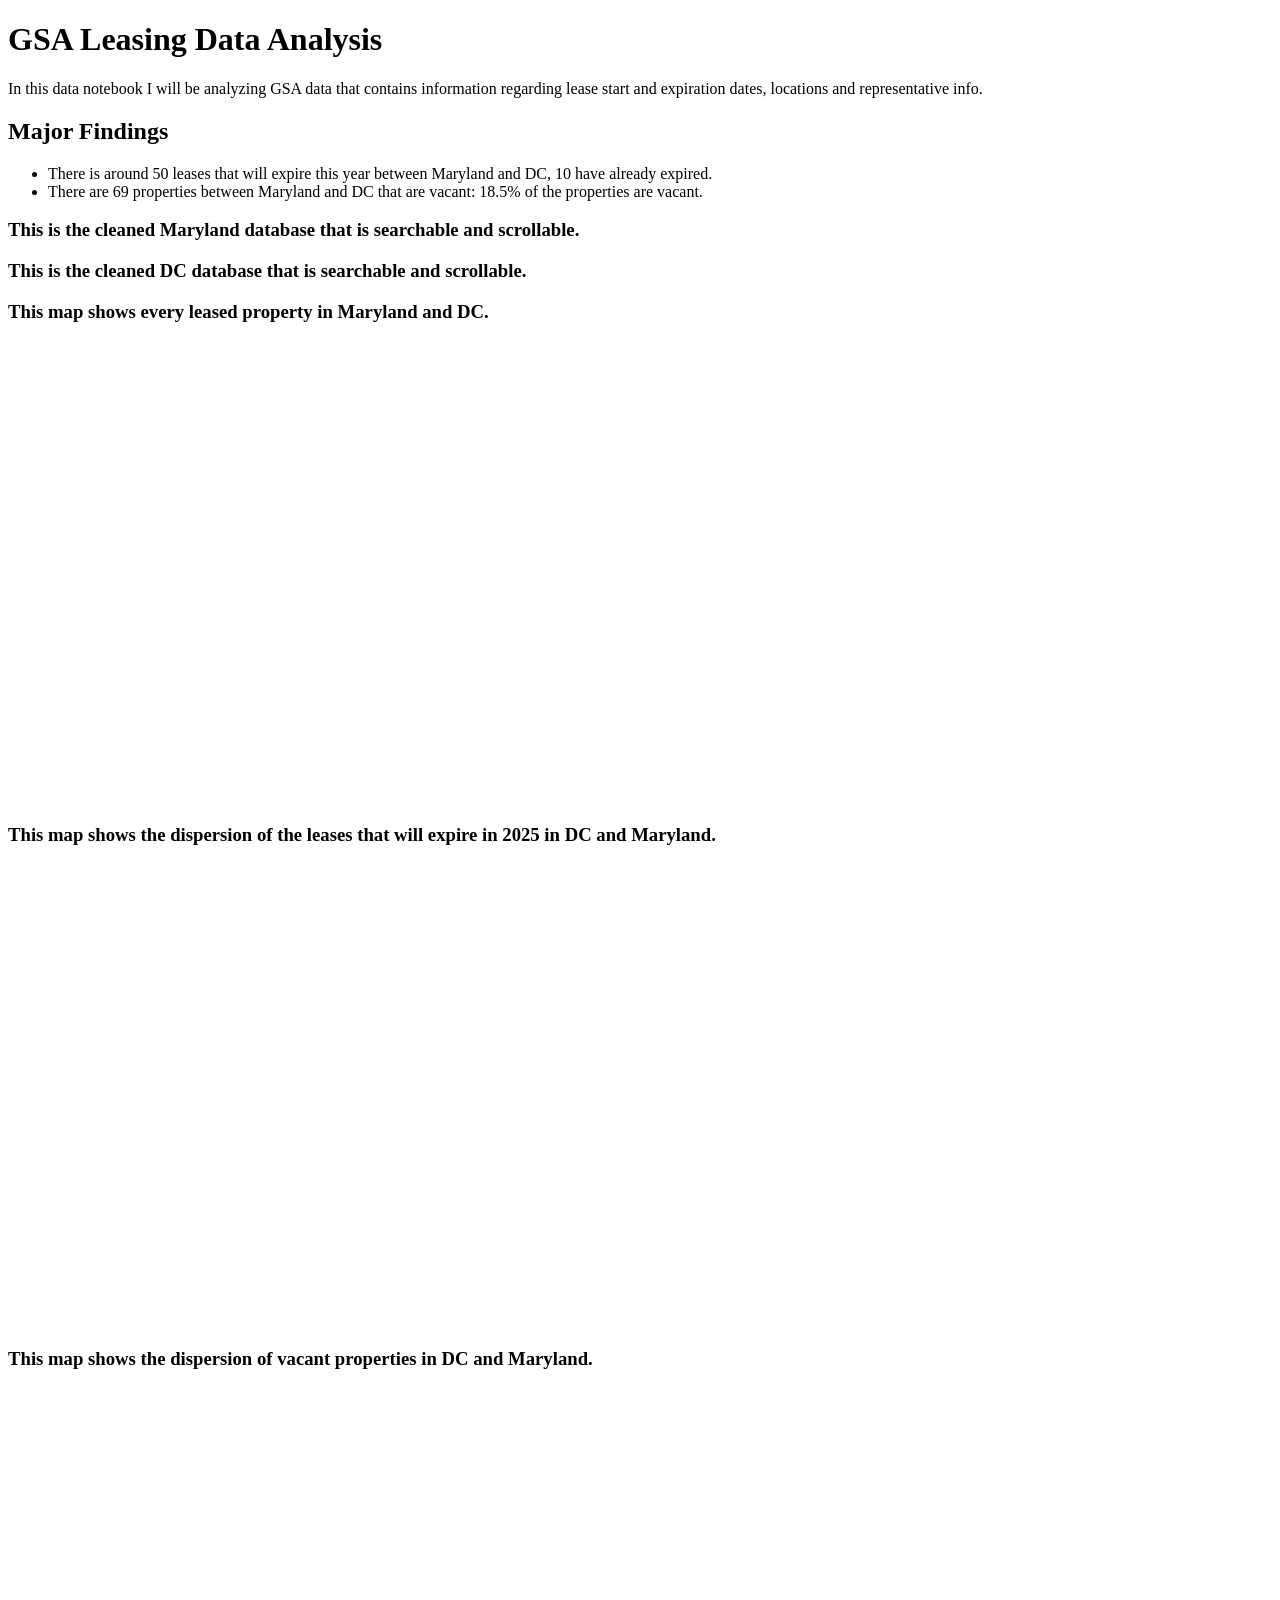
==== leasing_cleaning.html @ 9e5b2346 "Add files via upload" ====
<!DOCTYPE html>
<html xmlns="http://www.w3.org/1999/xhtml" lang="en" xml:lang="en"><head>

<meta charset="utf-8">
<meta name="generator" content="quarto-1.4.555">

<meta name="viewport" content="width=device-width, initial-scale=1.0, user-scalable=yes">


<title>GSA Leasing Data Analysis</title>
<style>
code{white-space: pre-wrap;}
span.smallcaps{font-variant: small-caps;}
div.columns{display: flex; gap: min(4vw, 1.5em);}
div.column{flex: auto; overflow-x: auto;}
div.hanging-indent{margin-left: 1.5em; text-indent: -1.5em;}
ul.task-list{list-style: none;}
ul.task-list li input[type="checkbox"] {
  width: 0.8em;
  margin: 0 0.8em 0.2em -1em; /* quarto-specific, see https://github.com/quarto-dev/quarto-cli/issues/4556 */ 
  vertical-align: middle;
}
</style>


<script src="leasing_cleaning_files/libs/clipboard/clipboard.min.js"></script>
<script src="leasing_cleaning_files/libs/quarto-html/quarto.js"></script>
<script src="leasing_cleaning_files/libs/quarto-html/popper.min.js"></script>
<script src="leasing_cleaning_files/libs/quarto-html/tippy.umd.min.js"></script>
<script src="leasing_cleaning_files/libs/quarto-html/anchor.min.js"></script>
<link href="leasing_cleaning_files/libs/quarto-html/tippy.css" rel="stylesheet">
<link href="leasing_cleaning_files/libs/quarto-html/quarto-syntax-highlighting.css" rel="stylesheet" id="quarto-text-highlighting-styles">
<script src="leasing_cleaning_files/libs/bootstrap/bootstrap.min.js"></script>
<link href="leasing_cleaning_files/libs/bootstrap/bootstrap-icons.css" rel="stylesheet">
<link href="leasing_cleaning_files/libs/bootstrap/bootstrap.min.css" rel="stylesheet" id="quarto-bootstrap" data-mode="light">
<link href="leasing_cleaning_files/libs/htmltools-fill-0.5.8.1/fill.css" rel="stylesheet">
<script src="leasing_cleaning_files/libs/htmlwidgets-1.6.4/htmlwidgets.js"></script>
<link href="leasing_cleaning_files/libs/datatables-css-0.0.0/datatables-crosstalk.css" rel="stylesheet">
<script src="leasing_cleaning_files/libs/datatables-binding-0.33/datatables.js"></script>
<script src="leasing_cleaning_files/libs/jquery-3.6.0/jquery-3.6.0.min.js"></script>
<link href="leasing_cleaning_files/libs/dt-core-1.13.6/css/jquery.dataTables.min.css" rel="stylesheet">
<link href="leasing_cleaning_files/libs/dt-core-1.13.6/css/jquery.dataTables.extra.css" rel="stylesheet">
<script src="leasing_cleaning_files/libs/dt-core-1.13.6/js/jquery.dataTables.min.js"></script>
<link href="leasing_cleaning_files/libs/crosstalk-1.2.1/css/crosstalk.min.css" rel="stylesheet">
<script src="leasing_cleaning_files/libs/crosstalk-1.2.1/js/crosstalk.min.js"></script>
<link href="leasing_cleaning_files/libs/leaflet-1.3.1/leaflet.css" rel="stylesheet">
<script src="leasing_cleaning_files/libs/leaflet-1.3.1/leaflet.js"></script>
<link href="leasing_cleaning_files/libs/leafletfix-1.0.0/leafletfix.css" rel="stylesheet">
<script src="leasing_cleaning_files/libs/proj4-2.6.2/proj4.min.js"></script>
<script src="leasing_cleaning_files/libs/Proj4Leaflet-1.0.1/proj4leaflet.js"></script>
<link href="leasing_cleaning_files/libs/rstudio_leaflet-1.3.1/rstudio_leaflet.css" rel="stylesheet">
<script src="leasing_cleaning_files/libs/leaflet-binding-2.2.2/leaflet.js"></script>


</head>

<body class="fullcontent">

<div id="quarto-content" class="page-columns page-rows-contents page-layout-article">

<main class="content" id="quarto-document-content">

<header id="title-block-header" class="quarto-title-block default">
<div class="quarto-title">
<h1 class="title">GSA Leasing Data Analysis</h1>
</div>



<div class="quarto-title-meta">

    
  
    
  </div>
  


</header>


<p>In this data notebook I will be analyzing GSA data that contains information regarding lease start and expiration dates, locations and representative info.</p>
<section id="major-findings" class="level2">
<h2 class="anchored" data-anchor-id="major-findings">Major Findings</h2>
<ul>
<li>There is around 50 leases that will expire this year between Maryland and DC, 10 have already expired.</li>
<li>There are 69 properties between Maryland and DC that are vacant: 18.5% of the properties are vacant.</li>
</ul>
<section id="this-is-the-cleaned-maryland-database-that-is-searchable-and-scrollable." class="level3">
<h3 class="anchored" data-anchor-id="this-is-the-cleaned-maryland-database-that-is-searchable-and-scrollable.">This is the cleaned Maryland database that is searchable and scrollable.</h3>
<div class="cell">
<div class="cell-output-display">
<div class="datatables html-widget html-fill-item" id="htmlwidget-39d6a6d767fe0200d35f" style="width:100%;height:auto;"></div>
<script type="application/json" data-for="htmlwidget-39d6a6d767fe0200d35f">{"x":{"filter":"none","vertical":false,"data":[["1","2","3","4","5","6","7","8","9","10","11","12","13","14","15","16","17","18","19","20","21","22","23","24","25","26","27","28","29","30","31","32","33","34","35","36","37","38","39","40","41","42","43","44","45","46","47","48","49","50","51","52","53","54","55","56","57","58","59","60","61","62","63","64","65","66","67","68","69","70","71","72","73","74","75","76","77","78","79","80","81","82","83","84","85","86","87","88","89","90","91","92","93","94","95","96","97","98","99","100","101","102","103","104","105","106","107","108","109","110","111","112","113","114","115","116","117","118","119","120","121","122","123","124","125","126","127","128","129","130","131","132","133","134","135","136","137","138","139","140","141","142","143","144","145","146","147","148","149","150","151","152","153","154","155","156","157","158","159","160","161","162","163","164","165"],["DC0365","DC0365","DC0365","DC0432","DC0432","DC0407","DC0098","DC0422","DC0576","DC0703","DC0045","DC0045","DC0331","DC0068","DC0068","DC0068","DC0207","DC0207","DC0217","DC0217","DC0217","DC0217","DC0217","DC0217","DC0217","DC0719","DC0358","DC0249","DC1436","DC0199","DC0373","DC4200","DC0406","DC0406","DC0406","DC0406","DC0406","DC0406","DC0406","DC1269","DC0554","DC4204","DC0660","DC0686","DC0426","DC0852","DC0852","DC0680","DC0055","DC0292","DC0423","DC0328","DC0309","DC0309","DC0811","DC0506","DC0397","DC0043","DC0560","DC0560","DC0560","DC0536","DC0437","DC0437","DC0690","DC0685","DC0096","DC0564","DC0221","DC0221","DC0454","DC1184","DC1184","DC0409","DC0409","DC0223","DC0585","DC4207","DC0067","DC0067","DC0230","DC1392","DC0226","DC0713","DC0717","DC1261","DC1261","DC0319","DC0335","DC0335","DC0335","DC0293","DC0466","DC1372","DC0290","DC0670","DC0376","DC0376","DC0376","DC0376","DC4208","DC4208","DC0367","DC0367","DC0368","DC0368","DC0368","DC0368","DC0222","DC0049","DC0281","DC1170","DC1170","DC1170","DC1170","DC1234","DC1234","DC1234","DC0510","DC4205","DC0347","DC0347","DC0347","DC0388","DC0388","DC0388","DC0343","DC0343","DC0569","DC0569","DC0040","DC0040","DC0198","DC0369","DC0208","DC0208","DC0208","DC0218","DC0216","DC0391","DC0011","DC1123","DC1123","DC1123","DC1123","DC0468","DC0424","DC0215","DC0302","DC1216","DC1147","DC0707","DC0734","DC0194","DC0194","DC0320","DC0320","DC0320","DC0130","DC1178","DC0175","DC0175","DC0175","DC0175","DC4203"],["Leased","Leased","Leased","Leased","Leased","Leased","Leased","Leased","Leased","Leased","Leased","Leased","Leased","Leased","Leased","Leased","Leased","Leased","Leased","Leased","Leased","Leased","Leased","Leased","Leased","Leased","Leased","Leased","Leased","Leased","Leased","Leased","Leased","Leased","Leased","Leased","Leased","Leased","Leased","Leased","Leased","Leased","Leased","Leased","Leased","Leased","Leased","Leased","Leased","Leased","Leased","Leased","Leased","Leased","Leased","Leased","Leased","Leased","Leased","Leased","Leased","Leased","Leased","Leased","Leased","Leased","Leased","Leased","Leased","Leased","Leased","Leased","Leased","Leased","Leased","Leased","Leased","Leased","Leased","Leased","Leased","Leased","Leased","Leased","Leased","Leased","Leased","Leased","Leased","Leased","Leased","Leased","Leased","Leased","Leased","Leased","Leased","Leased","Leased","Leased","Leased","Leased","Leased","Leased","Leased","Leased","Leased","Leased","Leased","Leased","Leased","Leased","Leased","Leased","Leased","Leased","Leased","Leased","Leased","Leased","Leased","Leased","Leased","Leased","Leased","Leased","Leased","Leased","Leased","Leased","Leased","Leased","Leased","Leased","Leased","Leased","Leased","Leased","Leased","Leased","Leased","Leased","Leased","Leased","Leased","Leased","Leased","Leased","Leased","Leased","Leased","Leased","Leased","Leased","Leased","Leased","Leased","Leased","Leased","Leased","Leased","Leased","Leased","Leased","Leased"],["D","D","D","D","D","D","D","D","D","D","D","D","D","D","D","D","D","D","D","D","D","D","D","D","D","D","D","D","D","D","D","D","D","D","D","D","D","D","D","D","D","D","D","D","D","D","D","D","D","D","D","D","D","D","D","D","D","D","D","D","D","D","D","D","D","D","D","D","D","D","D","D","D","D","D","D","D","D","D","D","D","D","D","D","D","D","D","D","D","D","D","D","D","D","D","D","D","D","D","D","D","D","D","D","D","D","D","D","D","D","D","D","D","D","D","D","D","D","D","D","D","D","D","D","D","D","D","D","D","D","D","D","D","D","D","D","D","D","D","D","D","D","D","D","D","D","D","D","D","D","D","D","D","D","D","D","D","D","D","D","D","D","D","D","D"],[11,11,11,11,11,11,11,11,11,11,11,11,11,11,11,11,11,11,11,11,11,11,11,11,11,11,11,11,11,11,11,3,11,11,11,11,11,11,11,11,11,3,11,11,11,11,11,11,11,11,11,11,11,11,11,11,11,11,11,11,11,11,11,11,11,11,11,11,11,11,11,11,11,11,11,11,11,3,11,11,11,11,11,11,11,11,11,11,11,11,11,11,11,11,11,11,11,11,11,11,3,3,11,11,11,11,11,11,11,11,11,11,11,11,11,11,11,11,11,3,11,11,11,11,11,11,11,11,11,11,11,11,11,11,11,11,11,11,11,11,11,11,11,11,11,11,11,11,11,11,11,11,11,11,11,11,11,11,11,11,11,11,11,11,3],["409 3RD ST SW","409 3RD ST SW","409 3RD ST SW","1120 20TH ST NW","1120 20TH ST NW","445 12TH ST SW","175 N ST NE","1301 K ST NW","955 LENFANT PLZ SW","1400 K ST NW","1717 H ST NW","1717 H ST NW","500 E ST SW","1201 MARYLAND AVE SW","1201 MARYLAND AVE SW","1201 MARYLAND AVE SW","1275 1ST ST NE","1275 1ST ST NE","90 K ST NE","90 K ST NE","90 K ST NE","90 K ST NE","90 K ST NE","90 K ST NE","90 K ST NE","1015 HALF ST SE","1201 NEW YORK AVE NW","45 L ST NE","2101 MARTIN LUTHER KING JR AVE SE","1735 NEW YORK AVE NW","820 1ST ST NE","1227 25TH ST NW","800 N CAPITOL ST NW","800 N CAPITOL ST NW","800 N CAPITOL ST NW","800 N CAPITOL ST NW","800 N CAPITOL ST NW","800 N CAPITOL ST NW","800 N CAPITOL ST NW","2025 E ST NW","401 9TH ST NW","1905 9TH ST NE","1050 1ST ST NE","3155 V ST NE","1401 H ST NW","1722 I ST NW","1722 I ST NW","2300 N ST NW","2200 C ST NW","500 C ST SW","1730 M ST NW","1400 NEW YORK AVE NW","400 C ST SW","400 C ST SW","G ST NW","1800 M ST NW","3365 V ST NE","1200 1ST ST NE","1750 PENNSYLVANIA AVE NW","1750 PENNSYLVANIA AVE NW","1750 PENNSYLVANIA AVE NW","1111 18TH ST NW","1310 G ST NW","1310 G ST NW","1201 I ST NW","3035 V ST NE","150 M ST NE","830 1ST ST NE","999 N CAPITOL ST NE","999 N CAPITOL ST NE","888 1ST ST NE","1100 L ST NW","1100 L ST NW","250 E ST SW","250 E ST SW","1750 H ST NW","1250 24TH ST NW","1201 MARYLAND AVE SW","145 N STREET, NE","145 N STREET, NE","1880 2ND ST SW","1201 15TH ST NW","600 19TH ST NW","3298 FORT LINCOLN DR NE","425 3RD ST SW","425 EYE ST NW","425 EYE ST NW","1301 NEW YORK AVE","950 L'ENFANT PLZ SW","950 L'ENFANT PLZ SW","950 L'ENFANT PLZ SW","429 L'ENFANT PLAZA, SW","518 23RD ST NW","3030-3070 V STREET NE","500 D ST NW","1201 M ST SE","470/490 LENFANT PLAZA SW","470/490 LENFANT PLAZA SW","470/490 LENFANT PLAZA SW","470/490 LENFANT PLAZA SW","250 E ST SW","250 E ST SW","801 EYE ST NW","801 EYE ST NW","625 INDIANA AVE NW","625 INDIANA AVE NW","625 INDIANA AVE NW","625 INDIANA AVE NW","1530 29TH ST NW","450 5TH ST NW","5533 33RD ST NW","400 7TH ST SW","400 7TH ST SW","400 7TH ST SW","400 7TH ST SW","131 M ST NE","131 M ST NE","131 M ST NE","520 23RD ST NW","2041 MARTIN LUTHER KING JR AVE SE","1801 L ST NW","1801 L ST NW","1801 L ST NW","1331 F ST NW","1331 F ST NW","1331 F ST NW","901 D ST SW","901 D ST SW","550 12TH ST SW","550 12TH ST SW","500 12TH ST SW","500 12TH ST SW","77 K ST NE","300 E ST SW","375 E ST SW","375 E ST SW","375 E ST SW","1 THOMAS CIR NW","633 INDIANA AVE NW","3015 V ST NE","2 MASSACHUSETTS AVE NE","1800 G ST NW","1800 G ST NW","1800 G ST NW","1800 G ST NW","2800 V ST NE","1615 M ST NW","355 E ST SW","717 14TH ST NW","601 D ST NW","1291 TAYLOR ST NW","1025 F ST NW","875 15TH ST NW","1100 1ST ST NE","1100 1ST ST NE","1331 PENN AVENUE,NW","1331 PENN AVENUE,NW","1331 PENN AVENUE,NW","1442 PENNSYLVANIA AVE SE","529 14TH ST NW","395 E ST SW","395 E ST SW","395 E ST SW","395 E ST SW","400 VIRGINIA AVE SW"],["WASHINGTON","WASHINGTON","WASHINGTON","WASHINGTON","WASHINGTON","WASHINGTON","WASHINGTON","WASHINGTON","WASHINGTON","WASHINGTON","WASHINGTON","WASHINGTON","WASHINGTON","WASHINGTON","WASHINGTON","WASHINGTON","WASHINGTON","WASHINGTON","WASHINGTON","WASHINGTON","WASHINGTON","WASHINGTON","WASHINGTON","WASHINGTON","WASHINGTON","WASHINGTON","WASHINGTON","WASHINGTON","WASHINGTON","WASHINGTON","WASHINGTON","WASHINGTON","WASHINGTON","WASHINGTON","WASHINGTON","WASHINGTON","WASHINGTON","WASHINGTON","WASHINGTON","WASHINGTON","WASHINGTON","WASHINGTON","WASHINGTON","WASHINGTON","WASHINGTON","WASHINGTON","WASHINGTON","WASHINGTON","WASHINGTON","WASHINGTON","WASHINGTON","WASHINGTON","WASHINGTON","WASHINGTON","WASHINGTON","WASHINGTON","WASHINGTON","WASHINGTON","WASHINGTON","WASHINGTON","WASHINGTON","WASHINGTON","WASHINGTON","WASHINGTON","WASHINGTON","WASHINGTON","WASHINGTON","WASHINGTON","WASHINGTON","WASHINGTON","WASHINGTON","WASHINGTON","WASHINGTON","WASHINGTON","WASHINGTON","WASHINGTON","WASHINGTON","WASHINGTON","WASHINGTON","WASHINGTON","WASHINGTON","WASHINGTON","WASHINGTON","WASHINGTON","WASHINGTON","WASHINGTON","WASHINGTON","WASHINGTON","WASHINGTON","WASHINGTON","WASHINGTON","WASHINGTON","WASHINGTON","WASHINGTON","WASHINGTON","WASHINGTON","WASHINGTON","WASHINGTON","WASHINGTON","WASHINGTON","WASHINGTON","WASHINGTON","WASHINGTON","WASHINGTON","WASHINGTON","WASHINGTON","WASHINGTON","WASHINGTON","WASHINGTON","WASHINGTON","WASHINGTON","WASHINGTON","WASHINGTON","WASHINGTON","WASHINGTON","WASHINGTON","WASHINGTON","WASHINGTON","WASHINGTON","WASHINGTON","WASHINGTON","WASHINGTON","WASHINGTON","WASHINGTON","WASHINGTON","WASHINGTON","WASHINGTON","WASHINGTON","WASHINGTON","WASHINGTON","WASHINGTON","WASHINGTON","WASHINGTON","WASHINGTON","WASHINGTON","WASHINGTON","WASHINGTON","WASHINGTON","WASHINGTON","WASHINGTON","WASHINGTON","WASHINGTON","WASHINGTON","WASHINGTON","WASHINGTON","WASHINGTON","WASHINGTON","WASHINGTON","WASHINGTON","WASHINGTON","WASHINGTON","WASHINGTON","WASHINGTON","WASHINGTON","WASHINGTON","WASHINGTON","WASHINGTON","WASHINGTON","WASHINGTON","WASHINGTON","WASHINGTON","WASHINGTON","WASHINGTON","WASHINGTON","WASHINGTON"],["DC","DC","DC","DC","DC","DC","DC","DC","DC","DC","DC","DC","DC","DC","DC","DC","DC","DC","DC","DC","DC","DC","DC","DC","DC","DC","DC","DC","DC","DC","DC","DC","DC","DC","DC","DC","DC","DC","DC","DC","DC","DC","DC","DC","DC","DC","DC","DC","DC","DC","DC","DC","DC","DC","DC","DC","DC","DC","DC","DC","DC","DC","DC","DC","DC","DC","DC","DC","DC","DC","DC","DC","DC","DC","DC","DC","DC","DC","DC","DC","DC","DC","DC","DC","DC","DC","DC","DC","DC","DC","DC","DC","DC","DC","DC","DC","DC","DC","DC","DC","DC","DC","DC","DC","DC","DC","DC","DC","DC","DC","DC","DC","DC","DC","DC","DC","DC","DC","DC","DC","DC","DC","DC","DC","DC","DC","DC","DC","DC","DC","DC","DC","DC","DC","DC","DC","DC","DC","DC","DC","DC","DC","DC","DC","DC","DC","DC","DC","DC","DC","DC","DC","DC","DC","DC","DC","DC","DC","DC","DC","DC","DC","DC","DC","DC"],[20024,20024,20024,20036,20036,20024,20002,20005,20024,20005,20006,20006,20024,20024,20024,20024,20002,20002,20002,20002,20002,20002,20002,20002,20002,20003,20005,20002,20020,20006,20002,20037,20002,20002,20002,20002,20002,20002,20002,20006,20004,20018,20002,20018,20005,20006,20006,20037,20037,20024,20036,20005,20024,20024,20005,20036,20018,20002,20006,20006,20006,20036,20005,20005,20005,20018,20002,20002,20002,20002,20002,20005,20005,20024,20024,20006,20037,20024,20002,20002,20024,20005,20006,20018,20024,20001,20001,20005,20024,20024,20024,20024,20037,20018,20001,20003,20024,20024,20024,20024,20024,20024,20001,20001,20004,20004,20004,20004,20007,20001,20015,20024,20024,20024,20024,20002,20002,20002,20037,20020,20036,20036,20036,20004,20004,20004,20024,20024,20024,20024,20024,20024,20002,20024,20024,20024,20024,20005,20004,20018,20002,20006,20006,20006,20006,20018,20036,20024,20005,20004,20542,20004,20005,20002,20002,20004,20004,20004,20003,20004,20024,20024,20024,20024,20024],[38.8846,38.8846,38.8846,38.90459,38.90459,38.8838629,38.9071856,38.90292,38.88424,38.90213,38.90053,38.90053,38.88296,38.88468,38.88468,38.88468,38.90664,38.90664,38.90291,38.90291,38.90291,38.90291,38.90291,38.90291,38.90291,38.87828,38.901024,38.90337,38.86534,38.89666,38.90059,38.90609,38.9005,38.9005,38.9005,38.9005,38.9005,38.9005,38.9005,38.89642,38.89544,38.91671,38.903445,38.91833,38.90054,38.901,38.901,38.9069,38.893479,38.88538,38.90533,38.89886,38.88542,38.88542,38.8983129,38.90509,38.918252,38.90607,38.89882,38.89882,38.89882,38.90441,38.89804,38.89804,38.90164,38.918475,38.9056786,38.9011,38.90203,38.90203,38.90155,38.90339,38.90339,38.88293,38.88293,38.899989,38.90649,38.884698,38.907212,38.907212,38.8674851,38.90594,38.89777,38.92144,38.88361,38.901351,38.901351,38.9004518,38.8835476,38.8835476,38.8835476,38.883605,38.8962362,38.9188718,38.89477,38.87585,38.8839614,38.8839614,38.8839614,38.8839614,38.88293,38.88293,38.900899,38.900899,38.89456,38.89456,38.89456,38.89456,38.910114,38.89558,38.964393,38.88401,38.88401,38.88401,38.88401,38.90515,38.90515,38.90515,38.8962489,38.8659,38.90411,38.90411,38.90411,38.89764,38.89764,38.89764,38.88521,38.88521,38.88322,38.88322,38.88405,38.88405,38.90203,38.88291,38.88404,38.88404,38.88404,38.90533,38.89448,38.91845,38.8982499,38.89802,38.89802,38.89802,38.89802,38.92064,38.90599,38.88373,38.89891,38.89522,38.9412828,38.89784,38.901,38.90404,38.90404,38.8966298,38.8966298,38.8966298,38.88007,38.89699,38.8833128,38.8833128,38.8833128,38.8833128,38.8842],[-77.01574100000001,-77.01574100000001,-77.01574100000001,-77.04538100000001,-77.04538100000001,-77.028144,-77.006252,-77.030551,-77.025272,-77.032411,-77.04059100000001,-77.04059100000001,-77.018871,-77.029411,-77.029411,-77.029411,-77.005371,-77.005371,-77.006671,-77.006671,-77.006671,-77.006671,-77.006671,-77.006671,-77.006671,-77.007631,-77.028548,-77.007561,-76.99009100000001,-77.041201,-77.00777100000001,-77.052691,-77.009721,-77.009721,-77.009721,-77.009721,-77.009721,-77.009721,-77.009721,-77.045801,-77.023641,-76.993251,-77.00622300000001,-76.962611,-77.03253100000001,-77.040851,-77.040851,-77.05076099999999,-77.048976,-77.018641,-77.040091,-77.032421,-77.01807100000001,-77.01807100000001,-77.030332,-77.042181,-76.96004600000001,-77.006351,-77.040881,-77.040881,-77.040881,-77.041301,-77.030441,-77.030441,-77.02855099999999,-76.965215,-77.00442,-77.00769099999999,-77.008411,-77.008411,-77.00710100000001,-77.02752099999999,-77.02752099999999,-77.014501,-77.014501,-77.040905,-77.05192099999999,-77.029353,-77.00479300000001,-77.00479300000001,-77.013595,-77.033911,-77.043941,-76.956861,-77.015541,-77.016904,-77.016904,-77.02993600000001,-77.02515699999999,-77.02515699999999,-77.02515699999999,-77.02489,-77.050164,-76.965394,-77.01942099999999,-76.989301,-77.023848,-77.023848,-77.023848,-77.023848,-77.014501,-77.014501,-77.023065,-77.023065,-77.02071100000001,-77.02071100000001,-77.02071100000001,-77.02071100000001,-77.058423,-77.019391,-77.06612699999999,-77.02089100000001,-77.02089100000001,-77.02089100000001,-77.02089100000001,-77.004701,-77.004701,-77.004701,-77.050164,-76.989791,-77.042061,-77.042061,-77.042061,-77.030931,-77.030931,-77.030931,-77.024781,-77.024781,-77.027541,-77.027541,-77.027491,-77.027491,-77.006371,-77.016271,-77.016981,-77.016981,-77.016981,-77.03280100000001,-77.021181,-76.965091,-77.008167,-77.042571,-77.042571,-77.042571,-77.042571,-76.968351,-77.037601,-77.016441,-77.031561,-77.02044100000001,-77.02842699999999,-77.02649099999999,-77.033181,-77.006561,-77.006561,-77.030128,-77.030128,-77.030128,-76.983971,-77.031251,-77.017386,-77.017386,-77.017386,-77.017386,-77.018051],["295,457","295,457","295,457","36,035","36,035","431,785","345,380","23,425","27,714","33,490","40,767","40,767","206,035","185,195","185,195","185,195","242,507","242,507","295,373","295,373","295,373","295,373","295,373","295,373","295,373","152,872","0","473,000","50,005","51,334","22,195","36,647","241,036","241,036","241,036","241,036","241,036","241,036","241,036","390,670","24,053","7,745","99,677","17,500","52,480","169,201","169,201","0","189,008","303,546","35,765","168,496","209,114","209,114","22,424","53,460","10,424","26,327","121,424","121,424","121,424","74,234","61,194","61,194","0","27,100","493,620","247,337","214,881","214,881","503,997","318,562","318,562","122,137","122,137","11,858","19,528","11,649","575,790","575,790","0","2,149","463,151","53","76,200","255,615","255,615","201,281","122,831","122,831","122,831","15,977","2,766","106,558","349,701","34,136","186,240","186,240","186,240","186,240","54,562","54,562","174,564","174,564","150,888","150,888","150,888","150,888","347","477,473","2,061","561,458","561,458","561,458","561,458","234,230","234,230","234,230","3,542","12,420","153,332","153,332","153,332","81,018","81,018","81,018","153,025","153,025","376,000","376,000","502,997","502,997","166,770","600,802","232,693","232,693","232,693","17,593","151,300","17,500","845,389","517,044","517,044","517,044","517,044","153,741","46,429","330,000","52,225","310,477","87,300","200,432","33,675","100,630","100,630","253,901","253,901","253,901","6,685","18,761","211,923","211,923","211,923","211,923","5,734"],["0","0","0","0","0","0","0","0","0","16,497","0","0","0","73,448","73,448","73,448","0","0","0","0","0","0","0","0","0","0","0","0","0","0","0","0","0","0","0","0","0","0","0","0","0","0","0","0","0","126,730","126,730","0","0","0","0","0","0","0","8,544","53,460","0","0","366","366","366","0","12,183","12,183","0","0","0","131,681","0","0","146,539","0","0","6,252","6,252","0","0","0","0","0","0","0","0","0","0","50,367","50,367","0","66,390","66,390","66,390","0","0","0","0","0","0","0","0","0","13,549","13,549","0","0","0","0","0","0","347","7,638","2,061","259,130","259,130","259,130","259,130","414","414","414","0","0","0","0","0","2,197","2,197","2,197","0","0","120,960","120,960","0","0","0","0","0","0","0","17,593","0","0","448,945","84,115","84,115","84,115","84,115","0","0","193,656","0","0","87,300","0","0","60,974","60,974","0","0","0","0","0","0","0","0","0","0"],[null,null,null,null,null,null,null,null,null,null,null,null,null,null,null,null,null,null,null,null,null,null,null,null,null,null,null,null,null,null,null,null,null,null,null,null,null,null,null,null,null,null,null,null,null,null,null,null,null,null,null,null,null,null,null,null,null,null,null,null,null,null,null,null,null,null,null,null,null,null,null,null,null,null,null,null,null,null,null,null,null,null,null,null,null,null,null,null,null,null,null,null,null,null,null,null,null,null,null,null,null,null,null,null,null,null,null,null,null,null,null,null,null,null,null,null,null,null,null,null,null,null,null,null,null,null,null,null,null,null,null,null,null,null,null,null,null,null,null,null,null,null,null,null,null,null,null,null,null,null,null,null,null,null,null,null,null,null,null,null,null,null,null,null,null],[1198,1198,1198,1198,1198,1198,1198,1198,1198,1198,1198,1198,1198,1198,1198,1198,1198,1198,1198,1198,1198,1198,1198,1198,1198,1198,1198,1198,1198,1198,1198,1198,1198,1198,1198,1198,1198,1198,1198,1198,1198,1198,1198,1198,1198,1198,1198,1198,1198,1198,1198,1198,1198,1198,1198,1198,1198,1198,1198,1198,1198,1198,1198,1198,1198,1198,1198,1198,1198,1198,1198,1198,1198,1198,1198,1198,1198,1198,1198,1198,1198,1198,1198,1198,1198,1198,1198,1198,1198,1198,1198,1198,1198,1198,1198,1198,1198,1198,1198,1198,1198,1198,1198,1198,1198,1198,1198,1198,1198,1198,1198,1198,1198,1198,1198,1198,1198,1198,1198,1198,1198,1198,1198,1198,1198,1198,1198,1198,1198,1198,1198,1198,1198,1198,1198,1198,1198,1198,1198,1198,1198,1198,1198,1198,1198,1198,1198,1198,1198,1198,1198,1198,1198,1198,1198,1198,1198,1198,1198,1198,1198,1198,1198,1198,1198],["Tiffany Wilson","Tiffany Wilson","Tiffany Wilson","Tiffany Wilson","Tiffany Wilson","Tiffany Wilson","Tiffany Wilson","Tiffany Wilson","Tiffany Wilson","Tiffany Wilson","Tiffany Wilson","Tiffany Wilson","Tiffany Wilson","Tiffany Wilson","Tiffany Wilson","Tiffany Wilson","Tiffany Wilson","Tiffany Wilson","Tiffany Wilson","Tiffany Wilson","Tiffany Wilson","Tiffany Wilson","Tiffany Wilson","Tiffany Wilson","Tiffany Wilson","Tiffany Wilson","Tiffany Wilson","Tiffany Wilson","Tiffany Wilson","Tiffany Wilson","Tiffany Wilson","Dorothy Grosick","Tiffany Wilson","Tiffany Wilson","Tiffany Wilson","Tiffany Wilson","Tiffany Wilson","Tiffany Wilson","Tiffany Wilson","Tiffany Wilson","Tiffany Wilson","Dorothy Grosick","Tiffany Wilson","Tiffany Wilson","Tiffany Wilson","Tiffany Wilson","Tiffany Wilson","Tiffany Wilson","Tiffany Wilson","Tiffany Wilson","Tiffany Wilson","Tiffany Wilson","Tiffany Wilson","Tiffany Wilson","Tiffany Wilson","Tiffany Wilson","Tiffany Wilson","Tiffany Wilson","Tiffany Wilson","Tiffany Wilson","Tiffany Wilson","Tiffany Wilson","Tiffany Wilson","Tiffany Wilson","Tiffany Wilson","Tiffany Wilson","Tiffany Wilson","Tiffany Wilson","Tiffany Wilson","Tiffany Wilson","Tiffany Wilson","Tiffany Wilson","Tiffany Wilson","Tiffany Wilson","Tiffany Wilson","Tiffany Wilson","Tiffany Wilson","Dorothy Grosick","Tiffany Wilson","Tiffany Wilson","Tiffany Wilson","Tiffany Wilson","Tiffany Wilson","Tiffany Wilson","Tiffany Wilson","Tiffany Wilson","Tiffany Wilson","Tiffany Wilson","Tiffany Wilson","Tiffany Wilson","Tiffany Wilson","Tiffany Wilson","Tiffany Wilson","Tiffany Wilson","Tiffany Wilson","Tiffany Wilson","Tiffany Wilson","Tiffany Wilson","Tiffany Wilson","Tiffany Wilson","Dorothy Grosick","Dorothy Grosick","Tiffany Wilson","Tiffany Wilson","Tiffany Wilson","Tiffany Wilson","Tiffany Wilson","Tiffany Wilson","Tiffany Wilson","Tiffany Wilson","Tiffany Wilson","Tiffany Wilson","Tiffany Wilson","Tiffany Wilson","Tiffany Wilson","Tiffany Wilson","Tiffany Wilson","Tiffany Wilson","Tiffany Wilson","Dorothy Grosick","Tiffany Wilson","Tiffany Wilson","Tiffany Wilson","Tiffany Wilson","Tiffany Wilson","Tiffany Wilson","Tiffany Wilson","Tiffany Wilson","Tiffany Wilson","Tiffany Wilson","Tiffany Wilson","Tiffany Wilson","Tiffany Wilson","Tiffany Wilson","Tiffany Wilson","Tiffany Wilson","Tiffany Wilson","Tiffany Wilson","Tiffany Wilson","Tiffany Wilson","Tiffany Wilson","Tiffany Wilson","Tiffany Wilson","Tiffany Wilson","Tiffany Wilson","Tiffany Wilson","Tiffany Wilson","Tiffany Wilson","Tiffany Wilson","Tiffany Wilson","Tiffany Wilson","Tiffany Wilson","Tiffany Wilson","Tiffany Wilson","Tiffany Wilson","Tiffany Wilson","Tiffany Wilson","Tiffany Wilson","Tiffany Wilson","Tiffany Wilson","Tiffany Wilson","Tiffany Wilson","Tiffany Wilson","Tiffany Wilson","Dorothy Grosick"],["tiffany.greason@gsa.gov ","tiffany.greason@gsa.gov ","tiffany.greason@gsa.gov ","tiffany.greason@gsa.gov ","tiffany.greason@gsa.gov ","tiffany.greason@gsa.gov ","tiffany.greason@gsa.gov ","tiffany.greason@gsa.gov ","tiffany.greason@gsa.gov ","tiffany.greason@gsa.gov ","tiffany.greason@gsa.gov ","tiffany.greason@gsa.gov ","tiffany.greason@gsa.gov ","tiffany.greason@gsa.gov ","tiffany.greason@gsa.gov ","tiffany.greason@gsa.gov ","tiffany.greason@gsa.gov ","tiffany.greason@gsa.gov ","tiffany.greason@gsa.gov ","tiffany.greason@gsa.gov ","tiffany.greason@gsa.gov ","tiffany.greason@gsa.gov ","tiffany.greason@gsa.gov ","tiffany.greason@gsa.gov ","tiffany.greason@gsa.gov ","tiffany.greason@gsa.gov ","tiffany.greason@gsa.gov ","tiffany.greason@gsa.gov ","tiffany.greason@gsa.gov ","tiffany.greason@gsa.gov ","tiffany.greason@gsa.gov ","dorothy.grosick@gsa.gov","tiffany.greason@gsa.gov ","tiffany.greason@gsa.gov ","tiffany.greason@gsa.gov ","tiffany.greason@gsa.gov ","tiffany.greason@gsa.gov ","tiffany.greason@gsa.gov ","tiffany.greason@gsa.gov ","tiffany.greason@gsa.gov ","tiffany.greason@gsa.gov ","dorothy.grosick@gsa.gov","tiffany.greason@gsa.gov ","tiffany.greason@gsa.gov ","tiffany.greason@gsa.gov ","tiffany.greason@gsa.gov ","tiffany.greason@gsa.gov ","tiffany.greason@gsa.gov ","tiffany.greason@gsa.gov ","tiffany.greason@gsa.gov ","tiffany.greason@gsa.gov ","tiffany.greason@gsa.gov ","tiffany.greason@gsa.gov ","tiffany.greason@gsa.gov ","tiffany.greason@gsa.gov ","tiffany.greason@gsa.gov ","tiffany.greason@gsa.gov ","tiffany.greason@gsa.gov ","tiffany.greason@gsa.gov ","tiffany.greason@gsa.gov ","tiffany.greason@gsa.gov ","tiffany.greason@gsa.gov ","tiffany.greason@gsa.gov ","tiffany.greason@gsa.gov ","tiffany.greason@gsa.gov ","tiffany.greason@gsa.gov ","tiffany.greason@gsa.gov ","tiffany.greason@gsa.gov ","tiffany.greason@gsa.gov ","tiffany.greason@gsa.gov ","tiffany.greason@gsa.gov ","tiffany.greason@gsa.gov ","tiffany.greason@gsa.gov ","tiffany.greason@gsa.gov ","tiffany.greason@gsa.gov ","tiffany.greason@gsa.gov ","tiffany.greason@gsa.gov ","dorothy.grosick@gsa.gov","tiffany.greason@gsa.gov ","tiffany.greason@gsa.gov ","tiffany.greason@gsa.gov ","tiffany.greason@gsa.gov ","tiffany.greason@gsa.gov ","tiffany.greason@gsa.gov ","tiffany.greason@gsa.gov ","tiffany.greason@gsa.gov ","tiffany.greason@gsa.gov ","tiffany.greason@gsa.gov ","tiffany.greason@gsa.gov ","tiffany.greason@gsa.gov ","tiffany.greason@gsa.gov ","tiffany.greason@gsa.gov ","tiffany.greason@gsa.gov ","tiffany.greason@gsa.gov ","tiffany.greason@gsa.gov ","tiffany.greason@gsa.gov ","tiffany.greason@gsa.gov ","tiffany.greason@gsa.gov ","tiffany.greason@gsa.gov ","tiffany.greason@gsa.gov ","dorothy.grosick@gsa.gov","dorothy.grosick@gsa.gov","tiffany.greason@gsa.gov ","tiffany.greason@gsa.gov ","tiffany.greason@gsa.gov ","tiffany.greason@gsa.gov ","tiffany.greason@gsa.gov ","tiffany.greason@gsa.gov ","tiffany.greason@gsa.gov ","tiffany.greason@gsa.gov ","tiffany.greason@gsa.gov ","tiffany.greason@gsa.gov ","tiffany.greason@gsa.gov ","tiffany.greason@gsa.gov ","tiffany.greason@gsa.gov ","tiffany.greason@gsa.gov ","tiffany.greason@gsa.gov ","tiffany.greason@gsa.gov ","tiffany.greason@gsa.gov ","dorothy.grosick@gsa.gov","tiffany.greason@gsa.gov ","tiffany.greason@gsa.gov ","tiffany.greason@gsa.gov ","tiffany.greason@gsa.gov ","tiffany.greason@gsa.gov ","tiffany.greason@gsa.gov ","tiffany.greason@gsa.gov ","tiffany.greason@gsa.gov ","tiffany.greason@gsa.gov ","tiffany.greason@gsa.gov ","tiffany.greason@gsa.gov ","tiffany.greason@gsa.gov ","tiffany.greason@gsa.gov ","tiffany.greason@gsa.gov ","tiffany.greason@gsa.gov ","tiffany.greason@gsa.gov ","tiffany.greason@gsa.gov ","tiffany.greason@gsa.gov ","tiffany.greason@gsa.gov ","tiffany.greason@gsa.gov ","tiffany.greason@gsa.gov ","tiffany.greason@gsa.gov ","tiffany.greason@gsa.gov ","tiffany.greason@gsa.gov ","tiffany.greason@gsa.gov ","tiffany.greason@gsa.gov ","tiffany.greason@gsa.gov ","tiffany.greason@gsa.gov ","tiffany.greason@gsa.gov ","tiffany.greason@gsa.gov ","tiffany.greason@gsa.gov ","tiffany.greason@gsa.gov ","tiffany.greason@gsa.gov ","tiffany.greason@gsa.gov ","tiffany.greason@gsa.gov ","tiffany.greason@gsa.gov ","tiffany.greason@gsa.gov ","tiffany.greason@gsa.gov ","tiffany.greason@gsa.gov ","tiffany.greason@gsa.gov ","tiffany.greason@gsa.gov ","tiffany.greason@gsa.gov ","tiffany.greason@gsa.gov ","tiffany.greason@gsa.gov ","dorothy.grosick@gsa.gov"],["Norton, Eleanor (D)","Norton, Eleanor (D)","Norton, Eleanor (D)","Norton, Eleanor (D)","Norton, Eleanor (D)","Norton, Eleanor (D)","Norton, Eleanor (D)","Norton, Eleanor (D)","Norton, Eleanor (D)","Norton, Eleanor (D)","Norton, Eleanor (D)","Norton, Eleanor (D)","Norton, Eleanor (D)","Norton, Eleanor (D)","Norton, Eleanor (D)","Norton, Eleanor (D)","Norton, Eleanor (D)","Norton, Eleanor (D)","Norton, Eleanor (D)","Norton, Eleanor (D)","Norton, Eleanor (D)","Norton, Eleanor (D)","Norton, Eleanor (D)","Norton, Eleanor (D)","Norton, Eleanor (D)","Norton, Eleanor (D)","Norton, Eleanor (D)","Norton, Eleanor (D)","Norton, Eleanor (D)","Norton, Eleanor (D)","Norton, Eleanor (D)","Norton, Eleanor (D)","Norton, Eleanor (D)","Norton, Eleanor (D)","Norton, Eleanor (D)","Norton, Eleanor (D)","Norton, Eleanor (D)","Norton, Eleanor (D)","Norton, Eleanor (D)","Norton, Eleanor (D)","Norton, Eleanor (D)","Norton, Eleanor (D)","Norton, Eleanor (D)","Norton, Eleanor (D)","Norton, Eleanor (D)","Norton, Eleanor (D)","Norton, Eleanor (D)","Norton, Eleanor (D)","Norton, Eleanor (D)","Norton, Eleanor (D)","Norton, Eleanor (D)","Norton, Eleanor (D)","Norton, Eleanor (D)","Norton, Eleanor (D)","Norton, Eleanor (D)","Norton, Eleanor (D)","Norton, Eleanor (D)","Norton, Eleanor (D)","Norton, Eleanor (D)","Norton, Eleanor (D)","Norton, Eleanor (D)","Norton, Eleanor (D)","Norton, Eleanor (D)","Norton, Eleanor (D)","Norton, Eleanor (D)","Norton, Eleanor (D)","Norton, Eleanor (D)","Norton, Eleanor (D)","Norton, Eleanor (D)","Norton, Eleanor (D)","Norton, Eleanor (D)","Norton, Eleanor (D)","Norton, Eleanor (D)","Norton, Eleanor (D)","Norton, Eleanor (D)","Norton, Eleanor (D)","Norton, Eleanor (D)","Norton, Eleanor (D)","Norton, Eleanor (D)","Norton, Eleanor (D)","Norton, Eleanor (D)","Norton, Eleanor (D)","Norton, Eleanor (D)","Norton, Eleanor (D)","Norton, Eleanor (D)","Norton, Eleanor (D)","Norton, Eleanor (D)","Norton, Eleanor (D)","Norton, Eleanor (D)","Norton, Eleanor (D)","Norton, Eleanor (D)","Norton, Eleanor (D)","Norton, Eleanor (D)","Norton, Eleanor (D)","Norton, Eleanor (D)","Norton, Eleanor (D)","Norton, Eleanor (D)","Norton, Eleanor (D)","Norton, Eleanor (D)","Norton, Eleanor (D)","Norton, Eleanor (D)","Norton, Eleanor (D)","Norton, Eleanor (D)","Norton, Eleanor (D)","Norton, Eleanor (D)","Norton, Eleanor (D)","Norton, Eleanor (D)","Norton, Eleanor (D)","Norton, Eleanor (D)","Norton, Eleanor (D)","Norton, Eleanor (D)","Norton, Eleanor (D)","Norton, Eleanor (D)","Norton, Eleanor (D)","Norton, Eleanor (D)","Norton, Eleanor (D)","Norton, Eleanor (D)","Norton, Eleanor (D)","Norton, Eleanor (D)","Norton, Eleanor (D)","Norton, Eleanor (D)","Norton, Eleanor (D)","Norton, Eleanor (D)","Norton, Eleanor (D)","Norton, Eleanor (D)","Norton, Eleanor (D)","Norton, Eleanor (D)","Norton, Eleanor (D)","Norton, Eleanor (D)","Norton, Eleanor (D)","Norton, Eleanor (D)","Norton, Eleanor (D)","Norton, Eleanor (D)","Norton, Eleanor (D)","Norton, Eleanor (D)","Norton, Eleanor (D)","Norton, Eleanor (D)","Norton, Eleanor (D)","Norton, Eleanor (D)","Norton, Eleanor (D)","Norton, Eleanor (D)","Norton, Eleanor (D)","Norton, Eleanor (D)","Norton, Eleanor (D)","Norton, Eleanor (D)","Norton, Eleanor (D)","Norton, Eleanor (D)","Norton, Eleanor (D)","Norton, Eleanor (D)","Norton, Eleanor (D)","Norton, Eleanor (D)","Norton, Eleanor (D)","Norton, Eleanor (D)","Norton, Eleanor (D)","Norton, Eleanor (D)","Norton, Eleanor (D)","Norton, Eleanor (D)","Norton, Eleanor (D)","Norton, Eleanor (D)","Norton, Eleanor (D)","Norton, Eleanor (D)","Norton, Eleanor (D)","Norton, Eleanor (D)","Norton, Eleanor (D)","Norton, Eleanor (D)"],["LDC00569","LDC02050","LDC00652","LDC00579","LDC00413","LDC00296","LDC12712","LDC12722","LDC12656","LDC12595","LDC02027","LDC00057","LDC00258","LDC02207","LDC00271","LDC12615","LDC00414","LDC00327","LDC02253","LDC00661","LDC12727","LDC00670","LDC00500","LDC00691","LDC00662","LDC12617","LDC00585","LDC00162","LDC12684","LDC00484","LDC00174","LDC00394","LDC12605","LDC12624","LDC12703","LDC12575","LDC00261","LDC12652","LDC00592","LDC02115","LDC00427","LDC00509","LDC00247","LDC00747","LDC00525","LDC12552","LDC12632","LDC00672","LDC00366","LDC02139","LDC00353","LDC12554","LDC12566","LDC00519","LDC12707","LDC12646","LDC12650","LDC00418","LDC02294","LDC02295","LDC02288","LDC00483","LDC12619","LDC12654","LDC12556","LDC00638","LDC00311","LDC02296","LDC00551","LDC00604","LDC30168","LDC00707","LDC00008","LDC12661","LDC12711","LDC00479","LDC00516","LDC00020","LDC02066","LDC02012","LDC00340","LDC00442","LDC02231","LDC00397","LDC02197","LDC00490","LDC02178","LDC12548","LDC12723","LDC12708","LDC00735","LDC02210","LDC00277","LDC00237","LDC00334","LDC00165","LDC02211","LDC00205","LDC00200","LDC00476","LDC00060","LDC00051","LDC00002","LDC00292","LDC00461","LDC00382","LDC12690","LDC00433","LDC00574","LDC01932","LDC00699","LDC00587","LDC00761","LDC00762","LDC12549","LDC01858","LDC00388","LDC12657","LDC00145","LDC00266","LDC00374","LDC00376","LDC00375","LDC00495","LDC00422","LDC12543","LDC00482","LDC12721","LDC00280","LDC00469","LDC01934","LDC01966","LDC02164","LDC02279","LDC00514","LDC00352","LDC00664","LDC12681","LDC02205","LDC12516","LDC90306","LDC12540","LDC00588","LDC12689","LDC00535","LDC12729","LDC00434","LDC02141","LDC00621","LDC00417","LDC12730","LDC12660","LDC12705","LDC02235","LDC02245","LDC00570","LDC00660","LDC00571","LDC00166","LDC00387","LDC00269","LDC00245","LDC00748","LDC00653","LDC00080"],["11/23/2022","10/14/2008","8/26/2023","4/23/2023","8/8/2020","12/31/2021","2/10/2017","10/31/2016","3/22/2016","3/13/2013","3/15/2009","1/31/2017","8/10/2017","5/31/2011","1/31/2018","12/14/2014","2/10/2021","5/20/2019","7/14/2011","8/8/2022","9/11/2017","8/8/2022","8/31/2021","7/14/2024","6/30/2022","6/29/2015","3/6/2022","7/14/2020","2/7/2017","6/13/2020","3/10/2016","5/21/2019","10/31/2012","6/29/2013","10/31/2015","10/31/2012","4/29/2018","2/26/2015","10/31/2022","6/30/2009","6/7/2022","8/31/2020","11/30/2017","2/29/2024","2/1/2021","6/6/2012","8/19/2015","2/8/2023","6/29/2019","8/16/2009","10/25/2019","8/31/2014","1/2/2013","1/2/2021","4/7/2016","1/31/2015","3/31/2014","12/21/2019","1/31/2012","1/31/2012","1/31/2012","6/12/2020","6/11/2015","4/25/2015","4/30/2012","6/30/2022","10/5/2018","7/31/2011","11/20/2021","4/9/2024","9/28/1995","4/30/2023","10/17/2018","11/21/2015","10/23/2016","7/21/2023","2/7/2022","10/2/2017","8/22/2010","6/22/2010","1/27/2018","12/18/2019","5/31/2014","3/24/2019","2/15/2011","8/7/2022","6/6/2011","3/12/2014","10/12/2015","10/12/2015","11/7/2023","11/30/2010","1/22/2017","2/12/2016","9/30/2019","4/30/2017","11/30/2010","12/31/2016","10/25/2017","6/30/2021","1/22/2019","4/30/2017","6/30/2017","11/20/2017","4/15/2021","10/31/2020","3/7/2016","10/31/2020","3/10/2021","11/7/2007","12/6/2023","4/30/2022","2/29/2024","2/29/2024","2/28/2014","9/7/2006","10/8/2018","12/31/2014","2/28/2017","11/27/2019","11/13/2019","11/17/2019","8/11/2019","12/31/2021","8/21/2021","8/21/2011","3/30/2022","5/21/2017","4/25/2017","3/31/2020","1/16/2008","1/16/2008","12/30/2010","7/9/2012","4/13/2021","5/16/2019","11/30/2024","6/30/2015","9/30/2010","10/12/2012","5/14/1992","4/30/2012","1/13/2023","5/15/2015","5/31/2021","2/4/2016","5/31/2020","3/14/2011","7/15/2022","12/14/2021","1/31/2016","11/24/2015","3/31/2016","6/25/2011","7/28/2011","8/22/2022","8/30/2022","6/12/2022","9/11/2017","8/31/2019","2/22/2019","6/24/2018","2/29/2024","8/19/2024","9/29/2017"],["11/22/2042","10/13/2028","8/25/2033","4/22/2038","8/7/2035","12/30/2036","2/9/2032","10/30/2026","3/21/2026","9/12/2026","12/30/2028","1/30/2027","8/9/2032","5/30/2025","1/30/2028","12/13/2029","2/9/2036","5/19/2034","1/13/2026","8/7/2032","9/10/2027","8/7/2028","8/30/2031","7/13/2034","6/29/2032","6/28/2025","3/5/2027","7/13/2035","2/6/2027","6/12/2030","3/9/2026","5/20/2034","10/30/2027","9/29/2026","10/30/2025","9/29/2026","4/28/2028","2/25/2025","10/30/2037","6/29/2030","6/6/2037","8/30/2035","11/29/2032","2/27/2039","1/31/2038","6/5/2027","8/18/2025","2/6/2032","6/28/2034","8/15/2027","10/24/2034","8/30/2029","8/15/2027","1/1/2026","4/6/2026","1/30/2025","3/30/2026","12/20/2029","8/18/2025","8/18/2025","8/18/2025","6/11/2030","6/10/2025","4/24/2025","4/29/2025","6/29/2032","10/4/2033","7/30/2026","11/19/2036","4/8/2044","9/27/2025","4/29/2038","10/16/2033","11/20/2030","10/22/2031","7/20/2033","2/6/2032","10/1/2032","8/21/2025","6/21/2025","1/26/2026","12/17/2029","9/28/2028","3/23/2029","2/14/2026","8/6/2037","6/5/2026","3/11/2029","10/11/2025","10/11/2025","11/6/2033","11/29/2025","1/21/2027","2/11/2026","9/29/2039","4/29/2027","11/29/2025","12/30/2026","10/24/2027","6/29/2036","1/21/2029","4/29/2027","6/29/2027","11/19/2027","4/14/2036","10/30/2035","3/6/2026","10/30/2030","1/30/2025","7/10/2025","1/30/2025","10/30/2037","2/27/2039","2/27/2039","1/30/2025","9/6/2026","10/7/2033","1/30/2025","2/27/2027","11/26/2029","11/12/2029","11/16/2029","8/10/2029","12/30/2036","8/20/2036","8/20/2026","3/29/2037","5/20/2032","4/24/2032","3/30/2035","1/15/2027","1/15/2027","12/29/2030","8/2/2028","4/12/2041","5/15/2029","4/12/2041","6/29/2025","9/29/2026","10/11/2027","5/13/2025","4/29/2027","1/12/2043","5/14/2025","5/30/2026","2/3/2026","5/30/2035","3/13/2026","7/14/2032","12/13/2036","1/30/2026","11/23/2025","3/30/2026","6/24/2026","6/24/2026","8/21/2032","8/29/2032","6/11/2037","9/10/2027","8/30/2029","2/21/2034","6/23/2033","2/27/2039","8/18/2034","9/28/2032"]],"container":"<table class=\"display\">\n  <thead>\n    <tr>\n      <th> <\/th>\n      <th>location_code<\/th>\n      <th>occupancy_right_desc<\/th>\n      <th>owned_or_leased_indicator<\/th>\n      <th>region_code<\/th>\n      <th>street_address<\/th>\n      <th>city<\/th>\n      <th>state_cd<\/th>\n      <th>zipcode5<\/th>\n      <th>latitude<\/th>\n      <th>longitude<\/th>\n      <th>building_rsf<\/th>\n      <th>bld_vacant_rsf<\/th>\n      <th>year_built<\/th>\n      <th>congressional_district_code<\/th>\n      <th>fed_poc<\/th>\n      <th>fed_poc_email<\/th>\n      <th>representative<\/th>\n      <th>lease_num<\/th>\n      <th>lease_effective_date<\/th>\n      <th>lease_expiration_date<\/th>\n    <\/tr>\n  <\/thead>\n<\/table>","options":{"scrollX":true,"autoWidth":true,"columnDefs":[{"className":"dt-right","targets":[4,8,9,10,13,14]},{"orderable":false,"targets":0},{"name":" ","targets":0},{"name":"location_code","targets":1},{"name":"occupancy_right_desc","targets":2},{"name":"owned_or_leased_indicator","targets":3},{"name":"region_code","targets":4},{"name":"street_address","targets":5},{"name":"city","targets":6},{"name":"state_cd","targets":7},{"name":"zipcode5","targets":8},{"name":"latitude","targets":9},{"name":"longitude","targets":10},{"name":"building_rsf","targets":11},{"name":"bld_vacant_rsf","targets":12},{"name":"year_built","targets":13},{"name":"congressional_district_code","targets":14},{"name":"fed_poc","targets":15},{"name":"fed_poc_email","targets":16},{"name":"representative","targets":17},{"name":"lease_num","targets":18},{"name":"lease_effective_date","targets":19},{"name":"lease_expiration_date","targets":20}],"order":[],"orderClasses":false}},"evals":[],"jsHooks":[]}</script>
</div>
</div>
</section>
<section id="this-is-the-cleaned-dc-database-that-is-searchable-and-scrollable." class="level3">
<h3 class="anchored" data-anchor-id="this-is-the-cleaned-dc-database-that-is-searchable-and-scrollable.">This is the cleaned DC database that is searchable and scrollable.</h3>
<div class="cell">
<div class="cell-output-display">
<div class="datatables html-widget html-fill-item" id="htmlwidget-c2362d3b9ca1c0ff9b49" style="width:100%;height:auto;"></div>
<script type="application/json" data-for="htmlwidget-c2362d3b9ca1c0ff9b49">{"x":{"filter":"none","vertical":false,"data":[["1","2","3","4","5","6","7","8","9","10","11","12","13","14","15","16","17","18","19","20","21","22","23","24","25","26","27","28","29","30","31","32","33","34","35","36","37","38","39","40","41","42","43","44","45","46","47","48","49","50","51","52","53","54","55","56","57","58","59","60","61","62","63","64","65","66","67","68","69","70","71","72","73","74","75","76","77","78","79","80","81","82","83","84","85","86","87","88","89","90","91","92","93","94","95","96","97","98","99","100","101","102","103","104","105","106","107","108","109","110","111","112","113","114","115","116","117","118","119","120","121","122","123","124","125","126","127","128","129","130","131","132","133","134","135","136","137","138","139","140","141","142","143","144","145","146","147","148","149","150","151","152","153","154","155","156","157","158","159","160","161","162","163","164","165","166","167","168","169","170","171","172","173","174","175","176","177","178","179","180","181","182","183","184","185","186","187","188","189","190","191","192","193","194","195","196","197","198","199","200","201","202","203","204","205","206","207"],["MD1008","MD1131","MD1825","MD1046","MD1819","MD0511","MD1130","MD1121","MD1806","MD0721","MD1860","MD1060","MD1030","MD0432","MD1004","MD1004","MD0239","MD0779","MD1879","MD1879","MD1223","MD1055","MD1007","MD1129","MD1881","MD1856","MD1036","MD1148","MD1070","MD0419","MD1026","MD0722","MD1866","MD1876","MD1091","MD0247","MD1136","MD0759","MD1844","MD1126","MD1835","MD0394","MD0797","MD1810","MD0487","MD1807","MD1127","MD0480","MD0441","MD1873","MD1862","MD1077","MD0190","MD0502","MD0502","MD1896","MD3000","MD1082","MD0301","MD1012","MD1123","MD1383","MD1103","MD0444","MD0286","MD1051","MD0395","MD0395","MD0395","MD1848","MD0744","MD1324","MD0509","MD1858","MD0407","MD0806","MD1068","MD1134","MD0766","MD0766","MD1124","MD1065","MD0298","MD0803","MD1886","MD1098","MD1104","MD1040","MD1040","MD0195","MD1361","MD1361","MD0505","MD1016","MD1016","MD1889","MD1808","MD1808","MD0221","MD1146","MD1840","MD0238","MD0273","MD0273","MD0236","MD0236","MD1088","MD1088","MD1135","MD0304","MD1821","MD0428","MD0428","MD0428","MD0742","MD1853","MD1805","MD0259","MD1110","MD1038","MD1185","MD1185","MD1044","MD0489","MD0289","MD0440","MD1125","MD1382","MD0439","MD1081","MD0752","MD0258","MD1102","MD0477","MD0388","MD0388","MD1861","MD0488","MD0784","MD1034","MD1855","MD1248","MD0431","MD0316","MD1094","MD1128","MD1622","MD0246","MD1883","MD0314","MD1076","MD1132","MD0427","MD0317","MD0506","MD1857","MD1869","MD1107","MD1107","MD1092","MD0376","MD0260","MD1884","MD1031","MD0308","MD1048","MD1142","MD0465","MD1118","MD1137","MD1137","MD0768","MD1099","MD1115","MD1885","MD1024","MD1901","MD0254","MD1018","MD0774","MD1859","MD1085","MD0792","MD0760","MD1428","MD1133","MD0473","MD1864","MD0755","MD0300","MD0300","MD0075","MD1045","MD1150","MD1059","MD0464","MD1880","MD1120","MD1064","MD1064","MD0468","MD0468","MD0296","MD1015","MD1052","MD0166","MD0757"],["Leased","Leased","Leased","Leased","Leased","Leased","Leased","Leased","Leased","Leased","Leased","Leased","Leased","Leased","Leased","Leased","Leased","Leased","Leased","Leased","Leased","Leased","Leased","Leased","Leased","Leased","Leased","Leased","Leased","Leased","Leased","Leased","Leased","Leased","Leased","Leased","Leased","Leased","Leased","Leased","Leased","Leased","Leased","Leased","Leased","Leased","Leased","Leased","Leased","Leased","Leased","Leased","Leased","Leased","Leased","Leased","Leased","Leased","Leased","Leased","Leased","Leased","Leased","Leased","Leased","Leased","Leased","Leased","Leased","Leased","Leased","Leased","Leased","Leased","Leased","Leased","Leased","Leased","Leased","Leased","Leased","Leased","Leased","Leased","Leased","Leased","Leased","Leased","Leased","Leased","Leased","Leased","Leased","Leased","Leased","Leased","Leased","Leased","Leased","Leased","Leased","Leased","Leased","Leased","Leased","Leased","Leased","Leased","Leased","Leased","Leased","Leased","Leased","Leased","Leased","Leased","Leased","Leased","Leased","Leased","Leased","Leased","Leased","Leased","Leased","Leased","Leased","Leased","Leased","Leased","Leased","Leased","Leased","Leased","Leased","Leased","Leased","Leased","Leased","Leased","Leased","Leased","Leased","Leased","Leased","Leased","Leased","Leased","Leased","Leased","Leased","Leased","Leased","Leased","Leased","Leased","Leased","Leased","Leased","Leased","Leased","Leased","Leased","Leased","Leased","Leased","Leased","Leased","Leased","Leased","Leased","Leased","Leased","Leased","Leased","Leased","Leased","Leased","Leased","Leased","Leased","Leased","Leased","Leased","Leased","Leased","Leased","Leased","Leased","Leased","Leased","Leased","Leased","Leased","Leased","Leased","Leased","Leased","Leased","Leased","Leased","Leased","Leased","Leased","Leased","Leased","Leased"],["D","D","D","D","D","D","D","D","D","D","D","D","D","D","D","D","D","D","D","D","D","D","D","D","D","D","D","D","D","D","D","D","D","D","D","D","D","D","D","D","D","D","D","D","D","D","D","D","D","D","D","D","D","D","D","D","D","D","D","D","D","D","D","D","D","D","D","D","D","D","D","D","D","D","D","D","D","D","D","D","D","D","D","D","D","D","D","D","D","D","D","D","D","D","D","D","D","D","D","D","D","D","D","D","D","D","D","D","D","D","D","D","D","D","D","D","D","D","D","D","D","D","D","D","D","D","D","D","D","D","D","D","D","D","D","D","D","D","D","D","D","D","D","D","D","D","D","D","D","D","D","D","D","D","D","D","D","D","D","D","D","D","D","D","D","D","D","D","D","D","D","D","D","D","D","D","D","D","D","D","D","D","D","D","D","D","D","D","D","D","D","D","D","D","D","D","D","D","D","D","D","D","D","D","D","D","D"],[3,3,11,3,11,3,3,3,11,11,11,3,3,3,3,3,11,11,11,11,11,3,3,3,11,11,3,3,3,3,3,11,11,11,3,11,3,11,11,3,11,3,11,11,3,11,3,3,3,11,11,3,11,3,3,11,3,3,11,3,3,11,3,3,11,3,3,3,3,11,3,11,3,11,3,11,3,3,11,11,3,3,11,11,11,3,3,3,3,11,11,11,3,3,3,11,11,11,11,3,11,11,11,11,11,11,3,3,3,11,11,3,3,3,11,11,11,11,3,3,11,11,3,3,11,3,3,3,3,3,11,11,3,3,3,3,11,3,11,3,11,11,3,11,3,3,3,11,11,11,3,3,3,11,3,11,11,3,3,3,3,11,11,3,11,3,3,3,3,3,3,11,3,3,11,3,11,11,3,11,11,3,11,11,11,3,3,11,11,11,11,11,3,3,3,3,11,3,3,3,3,3,11,3,3,11,11],["1718 WOODLAWN DR","807 WOODS RD","30 W GUDE DR","4420 BUCKEYSTOWN PIKE","12101 INDIAN CREEK CT","1010 PARK AVE","10310 GOVERNOR LANE BLVD","1531 S EDGEWOOD ST","1211 PORT ECHO LN","5630 FISHERS LN","6707 DEMOCRACY BLVD","8140 CORPORATE DR","2414 NORTHGATE DR","200 HARRY S TRUMAN PKWY","23330 COTTONWOOD PKWY","23330 COTTONWOOD PKWY","7500 STANDISH PL","5901 AMMENDALE ROAD","6705 ROCKLEDGE DR","6705 ROCKLEDGE DR","6001 EXECUTIVE BLVD","11601 PPG RD","801 INTERNATIONAL DR","185 HARRY S TRUMAN PKWY","CAPITAL GATEWAY DR","6500 SHERIFF RD","7111 SECURITY BOULEVARD","309 SUNBURST HWY","2700 LORD BALTIMORE DR","300 BIG ELK MALL","36 S CHARLES ST","4041 POWDER MILL RD","4930 BOILING BROOK PKY","6710 ROCKLEDGE DR","217 GLENN ST","7201 WISCONSIN AVE","5235 KING AVE","6351 AMMENDALE RD","5825 UNIVERSITY RESEARCH CT","6110 ALLENTOWN RD","7833 WALKER DR","1520 CATON CENTER DRIVE","6340 COLUMBIA PARK RD","6555 ROCK SPRING DR","201 THOMAS JOHNSON DR","8831 SPRINGFIELD RD","315 N WASHINGTON ST","5 PARK CENTER CT","8610 WASHINGTON BLVD","6701 DEMOCRACY BLVD","6301 IVY LN","116-118 WEST MAIN STREET","9140 E HAMPTON DR","828 AIRPAX RD","828 AIRPAX RD","9615 MEDICAL CENTER DR","69 THOMAS JOHNSON DR","30071 BUSINESS CENTER DR","8455 COLESVILLE RD","2600 LORD BALTIMORE DR","601 E NAYLOR MILL RD","12100 PARKLAWN DR","125 AIRPORT DR","707 E ORDNANCE RD","51 METROPOLITAN CT","302 SENTINEL DR","100 S CHARLES ST","100 S CHARLES ST","100 S CHARLES ST","5 RESEARCH PL","1099 WINTERSON RD","5600 FISHERS LN","6300 SECURITY BLVD","9609 MEDICAL CENTER DR","200 ST PAUL ST","809, 811, 841, 843, 845 BRIGHTSEAT ","11841 NEWGATE BLVD","7855 WALKER DR","3311 TOLEDO RD","3311 TOLEDO RD","1820 PORTAL ST","5340 SPECTRUM DR","15800 CRABBS BRANCH WAY","7100 OLD LANDOVER RD","12410 MILESTONE CENTER DR","2400 BROENING HWY","3701 KOPPERS ST","521 PROGRESS DR","521 PROGRESS DR","8401 CORPORATE DR","6525 BELCREST RD","6525 BELCREST RD","3435 BOX HILL CORPORATE CEN DR","5485 AIRPORT TERMINAL RD","5485 AIRPORT TERMINAL RD","8700 RITCHIE DRIVE","9800 MEDICAL CENTER DR","9800 MEDICAL CENTER DR","1325 E WEST HWY","11155 DOLFIELD BLVD","2313 KNOTWEED CT","3300 HUBBARD RD","4340 E WEST HWY","4340 E WEST HWY","1305 E WEST HWY","1305 E WEST HWY","8490 PROGRESS DR","8490 PROGRESS DR","7201 WISCONSIN AVE","6006 EXECUTIVE BLVD","6511 AMERICA BLVD","100 S CHARLES ST","100 S CHARLES ST","100 S CHARLES ST","6700 ROCKLEDGE DR., B-WING","3300 75TH AVE","NEW HAMPSHIRE AVE","7945 FERNHAM LN","711 E. ORDNANCE ROAD","950 PRINCIPIO FURNACE RD","6505 BELCREST RD","6505 BELCREST RD","124 MARKET PL","217 E REDWOOD ST","1315 E WEST HWY","1260 MARYLAND AVE","7401 FORBES BLVD","7062 FRIENDSHIP ROAD","300 W PRATT ST","185 ADMIRAL COCHRANE DR","209 PERRY PKWY","9240 HAMPTON OVERLOOK","4 CENTER DR","119 NAYLOR MILL RD","339 BUSCHS FRONTAGE RD","339 BUSCHS FRONTAGE RD","7501 WISCONSIN AVE","8865 STANFORD BLVD","5830 UNIVERSITY RESEARCH COURT","2401 BELAIR RD","11601 LANDSDOWN ST","6010 EXECUTIVE BLVD","2112 WINDSOR DR","6305 IVY LN","2810 LORD BALTIMORE DR","10230 NEW HAMPSHIRE AVE","177-179 ADMIRAL COCHRANE DRIVE","7001 LAFAYETTE AVE","1029 E GUDE DR","3601 PENNSY DR","6701 ENGLISH MUFFIN WAY","6406 IVY LN","250 W PRATT ST","8335 ARDWICK ARDMORE RD","1568 WHITEHALL RD","10001 NEW HAMPSHIRE AVE","5601 FISHERS LN","2 HOPKINS PLZ","2 HOPKINS PLZ","110 W LOMBARD ST","7509 CONNELLEY DR","2400 SCHUSTER DR","800 E GUDE DR","2670 CRAIN HWY","11750 BELTSVILLE DR","1011 AIR CARGO DR","1220 E JOPPA RD","212 W MAIN ST","1005 AIR CARGO DR","1750 FOREST DR","1750 FOREST DR","3201 PENNSY DR","7556 TEAGUE RD","4510 BUCKEYSTOWN PIKE","6101 EXECUTIVE BLVD","337-A HOSPITAL DRIVE","11785 BELTSVILLE DR","11545 ROCKVILLE PIKE","608 FOLCROFT ST","1101 WOOTTON PKWY","9150 HAMPTON OVERLOOK","6100 WABASH AVE","4300 RIVER RD","11800 TECH RD","12420 PARKLAWN DR","6411 IVY LN","106 COMMERCE ST","1220 CARAWAY CT","1440 MCCORMICK DR","16071 INDUSTRIAL DR","16071 INDUSTRIAL DR","1701 BRIGHTSEAT RD","14701 NATIONAL HIGHWAY SW","67 THOMAS JOHNSON DR","1710 UNDERPASS WAY","939 ELKRIDGE LANDING RD","7500 LINDBERGH DR","9691 GERWIG LN","321 BALLENGER CENTER DR","321 BALLENGER CENTER DR","10025 GOVERNOR WARFIELD PKWY","10025 GOVERNOR WARFIELD PKWY","6701 ROCKLEDGE DR","18434 SHOWALTER RD","9411 PHILADELPHIA RD","4801 BEECH PL","7519 STANDISH PL"],["WOODLAWN","CAMBRIDGE","ROCKVILLE","FREDERICK","BELTSVILLE","BALTIMORE","WILLIAMSPORT","BALTIMORE","BOWIE","ROCKVILLE","BETHESDA","WHITE MARSH","SALISBURY","ANNAPOLIS","CALIFORNIA","CALIFORNIA","ROCKVILLE","BELTSVILLE","BETHESDA","BETHESDA","ROCKVILLE","CUMBERLAND","LINTHICUM HEIGHTS","ANNAPOLIS","SUITLAND","LANDOVER","WOODLAWN","CAMBRIDGE","WINDSOR MILL","ELKTON","BALTIMORE","BELTSVILLE","ROCKVILLE","BETHESDA","CUMBERLAND","BETHESDA","ROSEDALE","BELTSVILLE","RIVERDALE PARK","SUITLAND","GREENBELT","CATONSVILLE","HYATTSVILLE","BETHESDA","FREDERICK","LAUREL","ROCKVILLE","OWINGS MILLS","JESSUP","BETHESDA","GREENBELT","SALISBURY","CAPITOL HEIGHTS","CAMBRIDGE","CAMBRIDGE","ROCKVILLE","FREDERICK","CHARLOTTE HALL","SILVER SPRING","WOODLAWN","SALISBURY","ROCKVILLE","WESTMINSTER","BALTIMORE","GAITHERSBURG","ANNAPOLIS JUNC","BALTIMORE","BALTIMORE","BALTIMORE","ROCKVILLE","LINTHICUM HEIGHTS","ROCKVILLE","BALTIMORE","ROCKVILLE","BALTIMORE","LANDOVER","HAGERSTOWN","GREENBELT","HYATTSVILLE","HYATTSVILLE","BALTIMORE","FREDERICK","ROCKVILLE","HYATTSVILLE","GERMANTOWN","BALTIMORE","BALTIMORE","LINTHICUM HEIGHTS","LINTHICUM HEIGHTS","HYATTSVILLE","HYATTSVILLE","HYATTSVILLE","ABINGDON","SALISBURY","SALISBURY","CAPITOL HEIGHTS","ROCKVILLE","ROCKVILLE","SILVER SPRING","OWINGS MILLS","BRANDYWINE","LANDOVER","BETHESDA","BETHESDA","SILVER SPRING","SILVER SPRING","FREDERICK","FREDERICK","BETHESDA","ROCKVILLE","HYATTSVILLE","BALTIMORE","BALTIMORE","BALTIMORE","BETHESDA","HYATTSVILLE","SILVER SPRING","DISTRICT HTS","BALTIMORE","PERRYVILLE","HYATTSVILLE","HYATTSVILLE","BALTIMORE","BALTIMORE","SILVER SPRING","HAGERSTOWN","SEABROOK","FRIENDSHIP AIRPORT","BALTIMORE","ANNAPOLIS","GAITHERSBURG","CAPITOL HEIGHTS","NORTH EAST","SALISBURY","ANNAPOLIS","ANNAPOLIS","BETHESDA","COLUMBIA","RIVERDALE PARK","BALTIMORE","ROCKVILLE","ROCKVILLE","SALISBURY","GREENBELT","BALTIMORE","SILVER SPRING","ANNAPOLIS","RIVERDALE PARK","ROCKVILLE","HYATTSVILLE","FREDERICK","GREENBELT","BALTIMORE","HYATTSVILLE","ANNAPOLIS","SILVER SPRING","ROCKVILLE","BALTIMORE","BALTIMORE","BALTIMORE","HANOVER","CHEVERLY","ROCKVILLE","WALDORF","BELTSVILLE","BALTIMORE","TOWSON","SALISBURY","BALTIMORE","ANNAPOLIS","ANNAPOLIS","HYATTSVILLE","HANOVER","FREDERICK","ROCKVILLE","GLEN BURNIE","BELTSVILLE","BETHESDA","BALTIMORE","ROCKVILLE","CAPITOL HEIGHTS","BALTIMORE","COLLEGE PARK","SILVER SPRING","ROCKVILLE","GREENBELT","FREDERICK","LARGO","UPPER MARLBORO","GAITHERSBURG","GAITHERSBURG","HYATTSVILLE","LA VALE","FREDERICK","HAGERSTOWN","LINTHICUM HEIGHTS","GAITHERSBURG","COLUMBIA","FREDERICK","FREDERICK","COLUMBIA","COLUMBIA","BETHESDA","HAGERSTOWN","BALTIMORE","TEMPLE HILLS","DERWOOD"],["MD","MD","MD","MD","MD","MD","MD","MD","MD","MD","MD","MD","MD","MD","MD","MD","MD","MD","MD","MD","MD","MD","MD","MD","MD","MD","MD","MD","MD","MD","MD","MD","MD","MD","MD","MD","MD","MD","MD","MD","MD","MD","MD","MD","MD","MD","MD","MD","MD","MD","MD","MD","MD","MD","MD","MD","MD","MD","MD","MD","MD","MD","MD","MD","MD","MD","MD","MD","MD","MD","MD","MD","MD","MD","MD","MD","MD","MD","MD","MD","MD","MD","MD","MD","MD","MD","MD","MD","MD","MD","MD","MD","MD","MD","MD","MD","MD","MD","MD","MD","MD","MD","MD","MD","MD","MD","MD","MD","MD","MD","MD","MD","MD","MD","MD","MD","MD","MD","MD","MD","MD","MD","MD","MD","MD","MD","MD","MD","MD","MD","MD","MD","MD","MD","MD","MD","MD","MD","MD","MD","MD","MD","MD","MD","MD","MD","MD","MD","MD","MD","MD","MD","MD","MD","MD","MD","MD","MD","MD","MD","MD","MD","MD","MD","MD","MD","MD","MD","MD","MD","MD","MD","MD","MD","MD","MD","MD","MD","MD","MD","MD","MD","MD","MD","MD","MD","MD","MD","MD","MD","MD","MD","MD","MD","MD","MD","MD","MD","MD","MD","MD","MD","MD","MD","MD","MD","MD"],[21207,21613,20850,21704,20705,21201,21795,21227,20716,20852,20817,21236,21801,21401,20619,20619,20855,20705,20817,20817,20852,21502,21090,21401,20746,20785,21244,21613,21244,21921,21201,20705,20852,20817,21502,20814,21237,20705,20740,20746,20770,21227,20785,20817,21702,20708,20850,21117,20794,20817,20770,21801,20743,21613,21613,20850,21702,20622,20910,21244,21804,20852,21157,21226,20878,20701,21201,21201,21201,20850,21090,20852,21207,20850,21202,20785,21740,20770,20782,20782,21224,21703,20855,20785,20876,21224,21227,21090,21090,20785,20782,20782,21009,21804,21804,20743,20850,20850,20910,21117,20603,20785,20814,20814,20910,20910,21701,21701,20814,20852,20782,21201,21201,21201,20817,20785,20904,20747,21226,21903,20782,20782,21202,21202,20910,21740,20706,21240,21201,21401,20877,20743,21901,21801,21409,21409,20814,21045,20737,21213,20852,20852,21801,20770,21244,20903,21401,20737,20850,20785,21703,20770,21201,20785,21409,20903,20852,21201,21201,21201,21076,20781,20850,20601,20705,21240,21286,21801,21240,21401,21401,20785,21076,21704,20852,21061,20705,20852,21224,20852,20743,21215,20740,20904,20852,20770,21701,20774,20774,20877,20877,20785,21502,21702,21740,21090,20879,21046,21703,21703,21044,21044,20817,21742,21237,20748,20855],[39.31476,38.55551,39.10574,39.35461,39.05662,39.3041921,39.5958246,39.260738,38.90576,39.06218,39.023091,39.3699885,38.413968,38.97673,38.30949,38.30949,39.1072949,39.0560783,39.03102,39.03102,39.05028,39.59072,39.20584,38.9812953,38.830423,38.909109,39.3129156,38.5655491,39.32952,39.599565,39.28804,39.04515,39.0466361,39.02944,39.65364,38.98176,39.357603,39.04767,38.97052,38.806124,38.99868,39.2567393,38.9184489,39.026879,39.44007,39.0129529,39.0891307,39.3987,39.14688,39.02265,39.00869,38.365487,38.88497,38.55186,38.55186,39.1044259,39.450501,38.49317,38.9953517,39.3276842,38.4100426,39.05626,39.60616,39.202281,39.1496758,39.1218004,39.28718,39.28718,39.28718,39.10468,39.20599,39.06196,39.31215,39.104762,39.29137,38.901975,39.64113,38.99911,38.96944,38.96944,39.27028,39.3792159,39.11346,38.92885,39.200733,39.26005,39.26132,39.21724,39.21724,38.94647,38.9694,38.9694,39.467809,38.34334,38.34334,38.875518,39.09579,39.09579,38.99309,39.416913,38.63887,38.9295043,38.9849255,38.9849255,38.99164,38.99164,39.44002,39.44002,38.98176,39.047881,38.96886,39.28716,39.28716,39.28716,39.0299013,38.9326,39.071864,38.84585,39.204027,39.56241,38.9682465,38.9682465,39.28757,39.28877,38.99246,39.6175052,38.99134,39.1807865,39.28667,38.9721057,39.14366,38.88725,39.62853,38.4100768,39.02637,39.02637,38.98533,39.19115,38.9903636,39.31803,39.04794,39.047481,38.39759,39.00773,39.33198,39.02311,38.9925909,38.9678806,39.0990244,38.9311679,39.3625196,39.00896,39.28681,38.9399,39.022389,39.01977,39.06378,39.2894183,39.2894183,39.28784,39.15788,38.92317,39.101499,38.63685,39.0507343,39.189132,39.39813,38.36495,39.187323,38.970216,38.970216,38.9397807,39.15375,39.35726,39.04936,39.1612364,39.05145,39.0468805,39.2861284,39.06776,38.88664,39.3491117,38.97407,39.04962,39.06094,39.0083135,39.4113064,38.905807,38.91039,39.1241,39.1241,38.9116269,39.6399793,39.450924,39.62943,39.20329,39.16451,39.17523,39.39614,39.39614,39.21971,39.21971,39.03076,39.7019924,39.353337,38.82354,39.1080541],[-76.737771,-76.059061,-77.15959100000001,-77.423361,-76.896551,-76.62002200000001,-77.805131,-76.667463,-76.72178099999999,-77.114221,-77.137353,-76.46811,-75.57104200000001,-76.555251,-76.545181,-76.545181,-77.153334,-76.90454099999999,-77.135531,-77.135531,-77.120586,-78.745451,-76.670981,-76.561768,-76.911317,-76.89447800000001,-76.75453899999999,-76.065966,-76.75280100000001,-75.82419,-76.615511,-76.935731,-77.098135,-77.135701,-78.75822100000001,-77.092511,-76.470615,-76.898371,-76.92216000000001,-76.90424400000001,-76.893351,-76.67962900000001,-76.89802400000001,-77.135294,-77.411311,-76.817927,-77.153633,-76.754121,-76.808891,-77.136381,-76.898771,-75.600791,-76.848741,-76.052871,-76.052871,-77.196556,-77.404887,-76.769721,-77.02970999999999,-76.75072299999999,-75.567108,-77.10990099999999,-76.99931100000001,-76.59626400000001,-77.228465,-76.773062,-76.615601,-76.615601,-76.615601,-77.185901,-76.675831,-77.111791,-76.72657100000001,-77.196566,-76.614361,-76.852367,-77.784481,-76.894531,-76.951731,-76.951731,-76.533421,-77.402112,-77.158221,-76.89043100000001,-77.26297099999999,-76.542911,-76.669381,-76.67106099999999,-76.67106099999999,-76.861901,-76.95343099999999,-76.95343099999999,-76.304074,-75.51731100000001,-75.51731100000001,-76.855446,-77.197481,-77.197481,-77.03119100000001,-76.809731,-76.9995,-76.875128,-77.088233,-77.088233,-77.02985099999999,-77.02985099999999,-77.37145099999999,-77.37145099999999,-77.092671,-77.120574,-76.951881,-76.61563200000001,-76.61563200000001,-76.61563200000001,-77.134598,-76.884551,-77.003004,-76.867741,-76.596683,-76.062991,-76.953857,-76.953857,-76.60743100000001,-76.611681,-77.030631,-77.738525,-76.82703100000001,-76.671358,-76.619671,-76.548132,-77.209521,-76.84709100000001,-75.948031,-75.568316,-76.454131,-76.454131,-77.093301,-76.818251,-76.9423,-76.575301,-77.11182100000001,-77.123088,-75.58303100000001,-76.897941,-76.75362,-76.979221,-76.55476400000001,-76.93184100000001,-77.13864100000001,-76.888572,-77.432076,-76.89522100000001,-76.618661,-76.86720099999999,-76.424887,-76.975741,-77.11205099999999,-76.616449,-76.616449,-76.61648099999999,-76.679991,-76.925961,-77.14066099999999,-76.898781,-76.93906699999999,-76.668818,-76.576471,-75.60215100000001,-76.66983500000001,-76.51971500000001,-76.51971500000001,-76.873577,-76.71968099999999,-77.42226100000001,-77.123041,-76.632473,-76.93485099999999,-77.11148900000001,-76.542715,-77.155801,-76.848731,-76.701111,-76.928021,-76.973181,-77.11388100000001,-76.894764,-77.40698500000001,-76.845508,-76.84790099999999,-77.19353099999999,-77.19353099999999,-76.85248900000001,-78.857223,-77.40399600000001,-77.769071,-76.68431099999999,-77.154151,-76.846541,-77.435281,-77.435281,-76.860131,-76.860131,-77.134011,-77.731489,-76.462412,-76.938581,-77.152925],["160,810","5,278","10,646","229,459","24,083","41,510","8,886","7,395","64","27,352","226,091","6,204","9,062","5,670","26,208","26,208","113,730","95,186","247,557","247,557","153,731","500,000","65,551","6,908","574,767","43,846","91,245","6,236","9,608","6,040","67,998","78,918","48,235","121,796","7,627","45,075","6,161","116,987","5,598","12,600","9,897","17,670","60,389","123,750","3,739","64","12,370","8,732","1,160","126,626","5,950","2,384","45,601","9,542","9,542","65,529","25,825","7,270","64,471","155,755","8,021","78,177","6,062","39,847","10,313","40,297","56,179","56,179","56,179","63,852","3,500","935,386","123,027","574,614","36,687","32,200","400,140","27,747","172,176","172,176","3,625","6,660","17,026","91,525","10","3,404","45,867","11,040","11,040","6,549","23,590","23,590","7,505","557","557","31,781","134,405","134,405","285,118","14,025","28","51,630","132,184","132,184","293,446","293,446","36,140","36,140","4,448","29,942","54,497","92,210","92,210","92,210","117,136","266,000","64","12,848","24,900","23,850","89,745","89,745","0","12,804","512,774","2,636","11,102","262","3,105","9,300","21,268","31,679","191,673","7,006","6,359","6,359","47,000","6,670","268,762","7,786","358,440","19,146","2,173","7,046","103,579","12,241","15,057","104,882","9,000","72,509","193,599","30,537","45,243","30,000","4,577","51,728","490,998","152,139","152,139","0","4,725","84,391","39,910","1,271","15,732","1,812","9,517","826","5,000","27,115","27,115","265,000","19,397","30,000","19,943","9,469","144,843","347,922","3,090","85,970","34,635","538,000","80,677","78,001","93,014","14,231","19,577","38,572","50,978","169,709","169,709","125,000","2,499","12,370","9,078","12,333","24,678","2,050","8,193","8,193","13,675","13,675","247,414","481","3,105","19,177","29,744"],["0","0","0","0","0","0","0","0","64","0","5,963","0","0","0","0","0","0","0","0","0","0","0","0","0","0","0","0","0","0","0","0","78,918","0","0","0","45,075","0","0","5,598","0","0","0","0","0","0","64","0","0","0","67,200","0","0","0","0","0","0","0","0","64,471","0","0","78,177","0","0","0","0","0","0","0","0","0","0","0","0","0","0","0","0","0","0","0","0","0","0","0","0","0","0","0","0","0","0","0","0","0","0","0","0","0","0","0","0","17,478","17,478","2,043","2,043","0","0","0","0","0","0","0","0","0","0","64","0","0","0","0","0","0","0","0","0","0","0","0","0","0","0","0","0","0","0","0","0","0","0","0","0","0","0","0","0","0","0","0","0","0","0","0","0","0","0","0","0","0","0","0","0","0","0","0","0","0","0","0","0","0","0","0","0","0","0","144,843","69,482","0","0","0","0","0","0","0","0","0","0","0","0","0","125,000","0","0","0","0","0","0","0","0","1,345","1,345","0","0","0","0","29,744"],[null,null,null,null,null,null,null,null,null,null,null,null,null,null,null,null,null,null,null,null,null,null,null,null,null,null,null,null,null,null,null,null,null,null,null,null,null,null,null,null,null,null,null,null,null,null,null,null,null,null,null,null,null,null,null,null,null,null,null,null,null,null,null,null,null,null,null,null,null,null,null,null,null,null,null,null,null,null,null,null,null,null,null,null,null,null,null,null,null,null,null,null,null,null,null,null,null,null,null,null,null,null,null,null,null,null,null,null,null,null,null,null,null,null,null,null,null,null,null,null,null,null,null,null,null,null,null,null,null,null,null,null,null,null,null,null,null,null,null,null,null,null,null,null,null,null,null,null,null,null,null,null,null,null,null,null,null,null,null,null,null,null,null,null,null,null,null,null,null,null,null,null,null,null,null,null,null,null,null,null,null,null,null,null,null,null,null,null,null,null,null,null,null,null,null,null,null,null,null,null,null,null,null,null,null,null,null],[2407,2401,2408,2406,2404,2407,2406,2407,2405,2408,2408,2402,2401,2403,2405,2405,2408,2404,2408,2408,2408,2406,2403,2403,2404,2404,2402,2401,2402,2401,2407,2404,2408,2408,2406,2408,2402,2404,2404,2404,2404,2407,2404,2408,2406,2404,2408,2402,2403,2408,2404,2401,2404,2401,2401,2408,2406,2405,2408,2402,2401,2408,2402,2403,2406,2405,2407,2407,2407,2408,2403,2408,2407,2408,2407,2404,2406,2404,2404,2404,2407,2406,2408,2404,2406,2407,2407,2403,2403,2404,2404,2404,2401,2401,2401,2404,2408,2408,2408,2402,2405,2404,2408,2408,2408,2408,2406,2406,2408,2408,2404,2407,2407,2407,2408,2404,2408,2404,2403,2401,2404,2404,2407,2407,2408,2406,2404,2403,2407,2403,2406,2404,2401,2401,2403,2403,2408,2403,2404,2407,2408,2408,2401,2404,2402,2408,2403,2404,2408,2404,2406,2404,2407,2404,2403,2408,2408,2407,2407,2407,2403,2404,2408,2405,2404,2403,2402,2401,2403,2403,2403,2404,2403,2406,2408,2403,2404,2408,2407,2408,2404,2407,2404,2408,2408,2404,2406,2404,2404,2406,2406,2404,2406,2406,2406,2403,2408,2403,2406,2406,2403,2403,2408,2406,2402,2404,2408],["Dorothy Grosick","Dorothy Grosick","Tiffany Wilson","Dorothy Grosick","Tiffany Wilson","Dorothy Grosick","Dorothy Grosick","Dorothy Grosick","Tiffany Wilson","Tiffany Wilson","Tiffany Wilson","Dorothy Grosick","Dorothy Grosick","Dorothy Grosick","Dorothy Grosick","Dorothy Grosick","Tiffany Wilson","Tiffany Wilson","Tiffany Wilson","Tiffany Wilson","Tiffany Wilson","Dorothy Grosick","Dorothy Grosick","Dorothy Grosick","Tiffany Wilson","Tiffany Wilson","Dorothy Grosick","Dorothy Grosick","Dorothy Grosick","Dorothy Grosick","Dorothy Grosick","Tiffany Wilson","Tiffany Wilson","Tiffany Wilson","Dorothy Grosick","Tiffany Wilson","Dorothy Grosick","Tiffany Wilson","Tiffany Wilson","Dorothy Grosick","Tiffany Wilson","Dorothy Grosick","Tiffany Wilson","Tiffany Wilson","Dorothy Grosick","Tiffany Wilson","Dorothy Grosick","Dorothy Grosick","Dorothy Grosick","Tiffany Wilson","Tiffany Wilson","Dorothy Grosick","Tiffany Wilson","Dorothy Grosick","Dorothy Grosick","Tiffany Wilson","Dorothy Grosick","Dorothy Grosick","Tiffany Wilson","Dorothy Grosick","Dorothy Grosick","Tiffany Wilson","Dorothy Grosick","Dorothy Grosick","Tiffany Wilson","Dorothy Grosick","Dorothy Grosick","Dorothy Grosick","Dorothy Grosick","Tiffany Wilson","Dorothy Grosick","Tiffany Wilson","Dorothy Grosick","Tiffany Wilson","Dorothy Grosick","Tiffany Wilson","Dorothy Grosick","Dorothy Grosick","Tiffany Wilson","Tiffany Wilson","Dorothy Grosick","Dorothy Grosick","Tiffany Wilson","Tiffany Wilson","Tiffany Wilson","Dorothy Grosick","Dorothy Grosick","Dorothy Grosick","Dorothy Grosick","Tiffany Wilson","Tiffany Wilson","Tiffany Wilson","Dorothy Grosick","Dorothy Grosick","Dorothy Grosick","Tiffany Wilson","Tiffany Wilson","Tiffany Wilson","Tiffany Wilson","Dorothy Grosick","Tiffany Wilson","Tiffany Wilson","Tiffany Wilson","Tiffany Wilson","Tiffany Wilson","Tiffany Wilson","Dorothy Grosick","Dorothy Grosick","Dorothy Grosick","Tiffany Wilson","Tiffany Wilson","Dorothy Grosick","Dorothy Grosick","Dorothy Grosick","Tiffany Wilson","Tiffany Wilson","Tiffany Wilson","Tiffany Wilson","Dorothy Grosick","Dorothy Grosick","Tiffany Wilson","Tiffany Wilson","Dorothy Grosick","Dorothy Grosick","Tiffany Wilson","Dorothy Grosick","Dorothy Grosick","Dorothy Grosick","Dorothy Grosick","Dorothy Grosick","Tiffany Wilson","Tiffany Wilson","Dorothy Grosick","Dorothy Grosick","Dorothy Grosick","Dorothy Grosick","Tiffany Wilson","Dorothy Grosick","Tiffany Wilson","Dorothy Grosick","Tiffany Wilson","Tiffany Wilson","Dorothy Grosick","Tiffany Wilson","Dorothy Grosick","Dorothy Grosick","Dorothy Grosick","Tiffany Wilson","Tiffany Wilson","Tiffany Wilson","Dorothy Grosick","Dorothy Grosick","Dorothy Grosick","Tiffany Wilson","Dorothy Grosick","Tiffany Wilson","Tiffany Wilson","Dorothy Grosick","Dorothy Grosick","Dorothy Grosick","Dorothy Grosick","Tiffany Wilson","Tiffany Wilson","Dorothy Grosick","Tiffany Wilson","Dorothy Grosick","Dorothy Grosick","Dorothy Grosick","Dorothy Grosick","Dorothy Grosick","Dorothy Grosick","Tiffany Wilson","Dorothy Grosick","Dorothy Grosick","Tiffany Wilson","Dorothy Grosick","Tiffany Wilson","Tiffany Wilson","Dorothy Grosick","Tiffany Wilson","Tiffany Wilson","Dorothy Grosick","Tiffany Wilson","Tiffany Wilson","Tiffany Wilson","Dorothy Grosick","Dorothy Grosick","Tiffany Wilson","Tiffany Wilson","Tiffany Wilson","Tiffany Wilson","Tiffany Wilson","Dorothy Grosick","Dorothy Grosick","Dorothy Grosick","Dorothy Grosick","Tiffany Wilson","Dorothy Grosick","Dorothy Grosick","Dorothy Grosick","Dorothy Grosick","Dorothy Grosick","Tiffany Wilson","Dorothy Grosick","Dorothy Grosick","Tiffany Wilson","Tiffany Wilson"],["dorothy.grosick@gsa.gov","dorothy.grosick@gsa.gov","tiffany.greason@gsa.gov ","dorothy.grosick@gsa.gov","tiffany.greason@gsa.gov ","dorothy.grosick@gsa.gov","dorothy.grosick@gsa.gov","dorothy.grosick@gsa.gov","tiffany.greason@gsa.gov ","tiffany.greason@gsa.gov ","tiffany.greason@gsa.gov ","dorothy.grosick@gsa.gov","dorothy.grosick@gsa.gov","dorothy.grosick@gsa.gov","dorothy.grosick@gsa.gov","dorothy.grosick@gsa.gov","tiffany.greason@gsa.gov ","tiffany.greason@gsa.gov ","tiffany.greason@gsa.gov ","tiffany.greason@gsa.gov ","tiffany.greason@gsa.gov ","dorothy.grosick@gsa.gov","dorothy.grosick@gsa.gov","dorothy.grosick@gsa.gov","tiffany.greason@gsa.gov ","tiffany.greason@gsa.gov ","dorothy.grosick@gsa.gov","dorothy.grosick@gsa.gov","dorothy.grosick@gsa.gov","dorothy.grosick@gsa.gov","dorothy.grosick@gsa.gov","tiffany.greason@gsa.gov ","tiffany.greason@gsa.gov ","tiffany.greason@gsa.gov ","dorothy.grosick@gsa.gov","tiffany.greason@gsa.gov ","dorothy.grosick@gsa.gov","tiffany.greason@gsa.gov ","tiffany.greason@gsa.gov ","dorothy.grosick@gsa.gov","tiffany.greason@gsa.gov ","dorothy.grosick@gsa.gov","tiffany.greason@gsa.gov ","tiffany.greason@gsa.gov ","dorothy.grosick@gsa.gov","tiffany.greason@gsa.gov ","dorothy.grosick@gsa.gov","dorothy.grosick@gsa.gov","dorothy.grosick@gsa.gov","tiffany.greason@gsa.gov ","tiffany.greason@gsa.gov ","dorothy.grosick@gsa.gov","tiffany.greason@gsa.gov ","dorothy.grosick@gsa.gov","dorothy.grosick@gsa.gov","tiffany.greason@gsa.gov ","dorothy.grosick@gsa.gov","dorothy.grosick@gsa.gov","tiffany.greason@gsa.gov ","dorothy.grosick@gsa.gov","dorothy.grosick@gsa.gov","tiffany.greason@gsa.gov ","dorothy.grosick@gsa.gov","dorothy.grosick@gsa.gov","tiffany.greason@gsa.gov ","dorothy.grosick@gsa.gov","dorothy.grosick@gsa.gov","dorothy.grosick@gsa.gov","dorothy.grosick@gsa.gov","tiffany.greason@gsa.gov ","dorothy.grosick@gsa.gov","tiffany.greason@gsa.gov ","dorothy.grosick@gsa.gov","tiffany.greason@gsa.gov ","dorothy.grosick@gsa.gov","tiffany.greason@gsa.gov ","dorothy.grosick@gsa.gov","dorothy.grosick@gsa.gov","tiffany.greason@gsa.gov ","tiffany.greason@gsa.gov ","dorothy.grosick@gsa.gov","dorothy.grosick@gsa.gov","tiffany.greason@gsa.gov ","tiffany.greason@gsa.gov ","tiffany.greason@gsa.gov ","dorothy.grosick@gsa.gov","dorothy.grosick@gsa.gov","dorothy.grosick@gsa.gov","dorothy.grosick@gsa.gov","tiffany.greason@gsa.gov ","tiffany.greason@gsa.gov ","tiffany.greason@gsa.gov ","dorothy.grosick@gsa.gov","dorothy.grosick@gsa.gov","dorothy.grosick@gsa.gov","tiffany.greason@gsa.gov ","tiffany.greason@gsa.gov ","tiffany.greason@gsa.gov ","tiffany.greason@gsa.gov ","dorothy.grosick@gsa.gov","tiffany.greason@gsa.gov ","tiffany.greason@gsa.gov ","tiffany.greason@gsa.gov ","tiffany.greason@gsa.gov ","tiffany.greason@gsa.gov ","tiffany.greason@gsa.gov ","dorothy.grosick@gsa.gov","dorothy.grosick@gsa.gov","dorothy.grosick@gsa.gov","tiffany.greason@gsa.gov ","tiffany.greason@gsa.gov ","dorothy.grosick@gsa.gov","dorothy.grosick@gsa.gov","dorothy.grosick@gsa.gov","tiffany.greason@gsa.gov ","tiffany.greason@gsa.gov ","tiffany.greason@gsa.gov ","tiffany.greason@gsa.gov ","dorothy.grosick@gsa.gov","dorothy.grosick@gsa.gov","tiffany.greason@gsa.gov ","tiffany.greason@gsa.gov ","dorothy.grosick@gsa.gov","dorothy.grosick@gsa.gov","tiffany.greason@gsa.gov ","dorothy.grosick@gsa.gov","dorothy.grosick@gsa.gov","dorothy.grosick@gsa.gov","dorothy.grosick@gsa.gov","dorothy.grosick@gsa.gov","tiffany.greason@gsa.gov ","tiffany.greason@gsa.gov ","dorothy.grosick@gsa.gov","dorothy.grosick@gsa.gov","dorothy.grosick@gsa.gov","dorothy.grosick@gsa.gov","tiffany.greason@gsa.gov ","dorothy.grosick@gsa.gov","tiffany.greason@gsa.gov ","dorothy.grosick@gsa.gov","tiffany.greason@gsa.gov ","tiffany.greason@gsa.gov ","dorothy.grosick@gsa.gov","tiffany.greason@gsa.gov ","dorothy.grosick@gsa.gov","dorothy.grosick@gsa.gov","dorothy.grosick@gsa.gov","tiffany.greason@gsa.gov ","tiffany.greason@gsa.gov ","tiffany.greason@gsa.gov ","dorothy.grosick@gsa.gov","dorothy.grosick@gsa.gov","dorothy.grosick@gsa.gov","tiffany.greason@gsa.gov ","dorothy.grosick@gsa.gov","tiffany.greason@gsa.gov ","tiffany.greason@gsa.gov ","dorothy.grosick@gsa.gov","dorothy.grosick@gsa.gov","dorothy.grosick@gsa.gov","dorothy.grosick@gsa.gov","tiffany.greason@gsa.gov ","tiffany.greason@gsa.gov ","dorothy.grosick@gsa.gov","tiffany.greason@gsa.gov ","dorothy.grosick@gsa.gov","dorothy.grosick@gsa.gov","dorothy.grosick@gsa.gov","dorothy.grosick@gsa.gov","dorothy.grosick@gsa.gov","dorothy.grosick@gsa.gov","tiffany.greason@gsa.gov ","dorothy.grosick@gsa.gov","dorothy.grosick@gsa.gov","tiffany.greason@gsa.gov ","dorothy.grosick@gsa.gov","tiffany.greason@gsa.gov ","tiffany.greason@gsa.gov ","dorothy.grosick@gsa.gov","tiffany.greason@gsa.gov ","tiffany.greason@gsa.gov ","dorothy.grosick@gsa.gov","tiffany.greason@gsa.gov ","tiffany.greason@gsa.gov ","tiffany.greason@gsa.gov ","dorothy.grosick@gsa.gov","dorothy.grosick@gsa.gov","tiffany.greason@gsa.gov ","tiffany.greason@gsa.gov ","tiffany.greason@gsa.gov ","tiffany.greason@gsa.gov ","tiffany.greason@gsa.gov ","dorothy.grosick@gsa.gov","dorothy.grosick@gsa.gov","dorothy.grosick@gsa.gov","dorothy.grosick@gsa.gov","tiffany.greason@gsa.gov ","dorothy.grosick@gsa.gov","dorothy.grosick@gsa.gov","dorothy.grosick@gsa.gov","dorothy.grosick@gsa.gov","dorothy.grosick@gsa.gov","tiffany.greason@gsa.gov ","dorothy.grosick@gsa.gov","dorothy.grosick@gsa.gov","tiffany.greason@gsa.gov ","tiffany.greason@gsa.gov "],["Cardin, Benjamin L. (D)","Cardin, Benjamin L. (D)","Cardin, Benjamin L. (D)","Cardin, Benjamin L. (D)","Cardin, Benjamin L. (D)","Cardin, Benjamin L. (D)","Cardin, Benjamin L. (D)","Cardin, Benjamin L. (D)","Cardin, Benjamin L. (D)","Cardin, Benjamin L. (D)","Cardin, Benjamin L. (D)","Cardin, Benjamin L. (D)","Cardin, Benjamin L. (D)","Cardin, Benjamin L. (D)","Cardin, Benjamin L. (D)","Cardin, Benjamin L. (D)","Cardin, Benjamin L. (D)","Cardin, Benjamin L. (D)","Cardin, Benjamin L. (D)","Cardin, Benjamin L. (D)","Cardin, Benjamin L. (D)","Cardin, Benjamin L. (D)","Cardin, Benjamin L. (D)","Cardin, Benjamin L. (D)","Cardin, Benjamin L. (D)","Cardin, Benjamin L. (D)","Cardin, Benjamin L. (D)","Cardin, Benjamin L. (D)","Cardin, Benjamin L. (D)","Cardin, Benjamin L. (D)","Cardin, Benjamin L. (D)","Cardin, Benjamin L. (D)","Cardin, Benjamin L. (D)","Cardin, Benjamin L. (D)","Cardin, Benjamin L. (D)","Cardin, Benjamin L. (D)","Cardin, Benjamin L. (D)","Cardin, Benjamin L. (D)","Cardin, Benjamin L. (D)","Cardin, Benjamin L. (D)","Cardin, Benjamin L. (D)","Cardin, Benjamin L. (D)","Cardin, Benjamin L. (D)","Cardin, Benjamin L. (D)","Cardin, Benjamin L. (D)","Cardin, Benjamin L. (D)","Cardin, Benjamin L. (D)","Cardin, Benjamin L. (D)","Cardin, Benjamin L. (D)","Cardin, Benjamin L. (D)","Cardin, Benjamin L. (D)","Cardin, Benjamin L. (D)","Cardin, Benjamin L. (D)","Cardin, Benjamin L. (D)","Cardin, Benjamin L. (D)","Cardin, Benjamin L. (D)","Cardin, Benjamin L. (D)","Cardin, Benjamin L. (D)","Cardin, Benjamin L. (D)","Cardin, Benjamin L. (D)","Cardin, Benjamin L. (D)","Cardin, Benjamin L. (D)","Cardin, Benjamin L. (D)","Cardin, Benjamin L. (D)","Cardin, Benjamin L. (D)","Cardin, Benjamin L. (D)","Cardin, Benjamin L. (D)","Cardin, Benjamin L. (D)","Cardin, Benjamin L. (D)","Cardin, Benjamin L. (D)","Cardin, Benjamin L. (D)","Cardin, Benjamin L. (D)","Cardin, Benjamin L. (D)","Cardin, Benjamin L. (D)","Cardin, Benjamin L. (D)","Cardin, Benjamin L. (D)","Cardin, Benjamin L. (D)","Cardin, Benjamin L. (D)","Cardin, Benjamin L. (D)","Cardin, Benjamin L. (D)","Cardin, Benjamin L. (D)","Cardin, Benjamin L. (D)","Cardin, Benjamin L. (D)","Cardin, Benjamin L. (D)","Cardin, Benjamin L. (D)","Cardin, Benjamin L. (D)","Cardin, Benjamin L. (D)","Cardin, Benjamin L. (D)","Cardin, Benjamin L. (D)","Cardin, Benjamin L. (D)","Cardin, Benjamin L. (D)","Cardin, Benjamin L. (D)","Cardin, Benjamin L. (D)","Cardin, Benjamin L. (D)","Cardin, Benjamin L. (D)","Cardin, Benjamin L. (D)","Cardin, Benjamin L. (D)","Cardin, Benjamin L. (D)","Cardin, Benjamin L. (D)","Cardin, Benjamin L. (D)","Cardin, Benjamin L. (D)","Cardin, Benjamin L. (D)","Cardin, Benjamin L. (D)","Cardin, Benjamin L. (D)","Cardin, Benjamin L. (D)","Cardin, Benjamin L. (D)","Cardin, Benjamin L. (D)","Cardin, Benjamin L. (D)","Cardin, Benjamin L. (D)","Cardin, Benjamin L. (D)","Cardin, Benjamin L. (D)","Cardin, Benjamin L. (D)","Cardin, Benjamin L. (D)","Cardin, Benjamin L. (D)","Cardin, Benjamin L. (D)","Cardin, Benjamin L. (D)","Cardin, Benjamin L. (D)","Cardin, Benjamin L. (D)","Cardin, Benjamin L. (D)","Cardin, Benjamin L. (D)","Cardin, Benjamin L. (D)","Cardin, Benjamin L. (D)","Cardin, Benjamin L. (D)","Cardin, Benjamin L. (D)","Cardin, Benjamin L. (D)","Cardin, Benjamin L. (D)","Cardin, Benjamin L. (D)","Cardin, Benjamin L. (D)","Cardin, Benjamin L. (D)","Cardin, Benjamin L. (D)","Cardin, Benjamin L. (D)","Cardin, Benjamin L. (D)","Cardin, Benjamin L. (D)","Cardin, Benjamin L. (D)","Cardin, Benjamin L. (D)","Cardin, Benjamin L. (D)","Cardin, Benjamin L. (D)","Cardin, Benjamin L. (D)","Cardin, Benjamin L. (D)","Cardin, Benjamin L. (D)","Cardin, Benjamin L. (D)","Cardin, Benjamin L. (D)","Cardin, Benjamin L. (D)","Cardin, Benjamin L. (D)","Cardin, Benjamin L. (D)","Cardin, Benjamin L. (D)","Cardin, Benjamin L. (D)","Cardin, Benjamin L. (D)","Cardin, Benjamin L. (D)","Cardin, Benjamin L. (D)","Cardin, Benjamin L. (D)","Cardin, Benjamin L. (D)","Cardin, Benjamin L. (D)","Cardin, Benjamin L. (D)","Cardin, Benjamin L. (D)","Cardin, Benjamin L. (D)","Cardin, Benjamin L. (D)","Cardin, Benjamin L. (D)","Cardin, Benjamin L. (D)","Cardin, Benjamin L. (D)","Cardin, Benjamin L. (D)","Cardin, Benjamin L. (D)","Cardin, Benjamin L. (D)","Cardin, Benjamin L. (D)","Cardin, Benjamin L. (D)","Cardin, Benjamin L. (D)","Cardin, Benjamin L. (D)","Cardin, Benjamin L. (D)","Cardin, Benjamin L. (D)","Cardin, Benjamin L. (D)","Cardin, Benjamin L. (D)","Cardin, Benjamin L. (D)","Cardin, Benjamin L. (D)","Cardin, Benjamin L. (D)","Cardin, Benjamin L. (D)","Cardin, Benjamin L. (D)","Cardin, Benjamin L. (D)","Cardin, Benjamin L. (D)","Cardin, Benjamin L. (D)","Cardin, Benjamin L. (D)","Cardin, Benjamin L. (D)","Cardin, Benjamin L. (D)","Cardin, Benjamin L. (D)","Cardin, Benjamin L. (D)","Cardin, Benjamin L. (D)","Cardin, Benjamin L. (D)","Cardin, Benjamin L. (D)","Cardin, Benjamin L. (D)","Cardin, Benjamin L. (D)","Cardin, Benjamin L. (D)","Cardin, Benjamin L. (D)","Cardin, Benjamin L. (D)","Cardin, Benjamin L. (D)","Cardin, Benjamin L. (D)","Cardin, Benjamin L. (D)","Cardin, Benjamin L. (D)","Cardin, Benjamin L. (D)","Cardin, Benjamin L. (D)","Cardin, Benjamin L. (D)","Cardin, Benjamin L. (D)","Cardin, Benjamin L. (D)","Cardin, Benjamin L. (D)","Cardin, Benjamin L. (D)","Cardin, Benjamin L. (D)","Cardin, Benjamin L. (D)","Cardin, Benjamin L. (D)","Cardin, Benjamin L. (D)"],["Van Hollen, Chris (D)","Van Hollen, Chris (D)","Van Hollen, Chris (D)","Van Hollen, Chris (D)","Van Hollen, Chris (D)","Van Hollen, Chris (D)","Van Hollen, Chris (D)","Van Hollen, Chris (D)","Van Hollen, Chris (D)","Van Hollen, Chris (D)","Van Hollen, Chris (D)","Van Hollen, Chris (D)","Van Hollen, Chris (D)","Van Hollen, Chris (D)","Van Hollen, Chris (D)","Van Hollen, Chris (D)","Van Hollen, Chris (D)","Van Hollen, Chris (D)","Van Hollen, Chris (D)","Van Hollen, Chris (D)","Van Hollen, Chris (D)","Van Hollen, Chris (D)","Van Hollen, Chris (D)","Van Hollen, Chris (D)","Van Hollen, Chris (D)","Van Hollen, Chris (D)","Van Hollen, Chris (D)","Van Hollen, Chris (D)","Van Hollen, Chris (D)","Van Hollen, Chris (D)","Van Hollen, Chris (D)","Van Hollen, Chris (D)","Van Hollen, Chris (D)","Van Hollen, Chris (D)","Van Hollen, Chris (D)","Van Hollen, Chris (D)","Van Hollen, Chris (D)","Van Hollen, Chris (D)","Van Hollen, Chris (D)","Van Hollen, Chris (D)","Van Hollen, Chris (D)","Van Hollen, Chris (D)","Van Hollen, Chris (D)","Van Hollen, Chris (D)","Van Hollen, Chris (D)","Van Hollen, Chris (D)","Van Hollen, Chris (D)","Van Hollen, Chris (D)","Van Hollen, Chris (D)","Van Hollen, Chris (D)","Van Hollen, Chris (D)","Van Hollen, Chris (D)","Van Hollen, Chris (D)","Van Hollen, Chris (D)","Van Hollen, Chris (D)","Van Hollen, Chris (D)","Van Hollen, Chris (D)","Van Hollen, Chris (D)","Van Hollen, Chris (D)","Van Hollen, Chris (D)","Van Hollen, Chris (D)","Van Hollen, Chris (D)","Van Hollen, Chris (D)","Van Hollen, Chris (D)","Van Hollen, Chris (D)","Van Hollen, Chris (D)","Van Hollen, Chris (D)","Van Hollen, Chris (D)","Van Hollen, Chris (D)","Van Hollen, Chris (D)","Van Hollen, Chris (D)","Van Hollen, Chris (D)","Van Hollen, Chris (D)","Van Hollen, Chris (D)","Van Hollen, Chris (D)","Van Hollen, Chris (D)","Van Hollen, Chris (D)","Van Hollen, Chris (D)","Van Hollen, Chris (D)","Van Hollen, Chris (D)","Van Hollen, Chris (D)","Van Hollen, Chris (D)","Van Hollen, Chris (D)","Van Hollen, Chris (D)","Van Hollen, Chris (D)","Van Hollen, Chris (D)","Van Hollen, Chris (D)","Van Hollen, Chris (D)","Van Hollen, Chris (D)","Van Hollen, Chris (D)","Van Hollen, Chris (D)","Van Hollen, Chris (D)","Van Hollen, Chris (D)","Van Hollen, Chris (D)","Van Hollen, Chris (D)","Van Hollen, Chris (D)","Van Hollen, Chris (D)","Van Hollen, Chris (D)","Van Hollen, Chris (D)","Van Hollen, Chris (D)","Van Hollen, Chris (D)","Van Hollen, Chris (D)","Van Hollen, Chris (D)","Van Hollen, Chris (D)","Van Hollen, Chris (D)","Van Hollen, Chris (D)","Van Hollen, Chris (D)","Van Hollen, Chris (D)","Van Hollen, Chris (D)","Van Hollen, Chris (D)","Van Hollen, Chris (D)","Van Hollen, Chris (D)","Van Hollen, Chris (D)","Van Hollen, Chris (D)","Van Hollen, Chris (D)","Van Hollen, Chris (D)","Van Hollen, Chris (D)","Van Hollen, Chris (D)","Van Hollen, Chris (D)","Van Hollen, Chris (D)","Van Hollen, Chris (D)","Van Hollen, Chris (D)","Van Hollen, Chris (D)","Van Hollen, Chris (D)","Van Hollen, Chris (D)","Van Hollen, Chris (D)","Van Hollen, Chris (D)","Van Hollen, Chris (D)","Van Hollen, Chris (D)","Van Hollen, Chris (D)","Van Hollen, Chris (D)","Van Hollen, Chris (D)","Van Hollen, Chris (D)","Van Hollen, Chris (D)","Van Hollen, Chris (D)","Van Hollen, Chris (D)","Van Hollen, Chris (D)","Van Hollen, Chris (D)","Van Hollen, Chris (D)","Van Hollen, Chris (D)","Van Hollen, Chris (D)","Van Hollen, Chris (D)","Van Hollen, Chris (D)","Van Hollen, Chris (D)","Van Hollen, Chris (D)","Van Hollen, Chris (D)","Van Hollen, Chris (D)","Van Hollen, Chris (D)","Van Hollen, Chris (D)","Van Hollen, Chris (D)","Van Hollen, Chris (D)","Van Hollen, Chris (D)","Van Hollen, Chris (D)","Van Hollen, Chris (D)","Van Hollen, Chris (D)","Van Hollen, Chris (D)","Van Hollen, Chris (D)","Van Hollen, Chris (D)","Van Hollen, Chris (D)","Van Hollen, Chris (D)","Van Hollen, Chris (D)","Van Hollen, Chris (D)","Van Hollen, Chris (D)","Van Hollen, Chris (D)","Van Hollen, Chris (D)","Van Hollen, Chris (D)","Van Hollen, Chris (D)","Van Hollen, Chris (D)","Van Hollen, Chris (D)","Van Hollen, Chris (D)","Van Hollen, Chris (D)","Van Hollen, Chris (D)","Van Hollen, Chris (D)","Van Hollen, Chris (D)","Van Hollen, Chris (D)","Van Hollen, Chris (D)","Van Hollen, Chris (D)","Van Hollen, Chris (D)","Van Hollen, Chris (D)","Van Hollen, Chris (D)","Van Hollen, Chris (D)","Van Hollen, Chris (D)","Van Hollen, Chris (D)","Van Hollen, Chris (D)","Van Hollen, Chris (D)","Van Hollen, Chris (D)","Van Hollen, Chris (D)","Van Hollen, Chris (D)","Van Hollen, Chris (D)","Van Hollen, Chris (D)","Van Hollen, Chris (D)","Van Hollen, Chris (D)","Van Hollen, Chris (D)","Van Hollen, Chris (D)","Van Hollen, Chris (D)","Van Hollen, Chris (D)","Van Hollen, Chris (D)","Van Hollen, Chris (D)","Van Hollen, Chris (D)","Van Hollen, Chris (D)","Van Hollen, Chris (D)","Van Hollen, Chris (D)","Van Hollen, Chris (D)","Van Hollen, Chris (D)","Van Hollen, Chris (D)","Van Hollen, Chris (D)","Van Hollen, Chris (D)"],["Mfume, Kweisi (D)","Harris, Andy (R)","Raskin, Jamie (D)","Trone, David (D)","Ivey, Glenn (D)","Mfume, Kweisi (D)","Trone, David (D)","Mfume, Kweisi (D)","Hoyer, Steny (D)","Raskin, Jamie (D)","Raskin, Jamie (D)","Ruppersberger, C. (D)","Harris, Andy (R)","Sarbanes, John (D)","Hoyer, Steny (D)","Hoyer, Steny (D)","Raskin, Jamie (D)","Ivey, Glenn (D)","Raskin, Jamie (D)","Raskin, Jamie (D)","Raskin, Jamie (D)","Trone, David (D)","Sarbanes, John (D)","Sarbanes, John (D)","Ivey, Glenn (D)","Ivey, Glenn (D)","Ruppersberger, C. (D)","Harris, Andy (R)","Ruppersberger, C. (D)","Harris, Andy (R)","Mfume, Kweisi (D)","Ivey, Glenn (D)","Raskin, Jamie (D)","Raskin, Jamie (D)","Trone, David (D)","Raskin, Jamie (D)","Ruppersberger, C. (D)","Ivey, Glenn (D)","Ivey, Glenn (D)","Ivey, Glenn (D)","Ivey, Glenn (D)","Mfume, Kweisi (D)","Ivey, Glenn (D)","Raskin, Jamie (D)","Trone, David (D)","Ivey, Glenn (D)","Raskin, Jamie (D)","Ruppersberger, C. (D)","Sarbanes, John (D)","Raskin, Jamie (D)","Ivey, Glenn (D)","Harris, Andy (R)","Ivey, Glenn (D)","Harris, Andy (R)","Harris, Andy (R)","Raskin, Jamie (D)","Trone, David (D)","Hoyer, Steny (D)","Raskin, Jamie (D)","Ruppersberger, C. (D)","Harris, Andy (R)","Raskin, Jamie (D)","Ruppersberger, C. (D)","Sarbanes, John (D)","Trone, David (D)","Hoyer, Steny (D)","Mfume, Kweisi (D)","Mfume, Kweisi (D)","Mfume, Kweisi (D)","Raskin, Jamie (D)","Sarbanes, John (D)","Raskin, Jamie (D)","Mfume, Kweisi (D)","Raskin, Jamie (D)","Mfume, Kweisi (D)","Ivey, Glenn (D)","Trone, David (D)","Ivey, Glenn (D)","Ivey, Glenn (D)","Ivey, Glenn (D)","Mfume, Kweisi (D)","Trone, David (D)","Raskin, Jamie (D)","Ivey, Glenn (D)","Trone, David (D)","Mfume, Kweisi (D)","Mfume, Kweisi (D)","Sarbanes, John (D)","Sarbanes, John (D)","Ivey, Glenn (D)","Ivey, Glenn (D)","Ivey, Glenn (D)","Harris, Andy (R)","Harris, Andy (R)","Harris, Andy (R)","Ivey, Glenn (D)","Raskin, Jamie (D)","Raskin, Jamie (D)","Raskin, Jamie (D)","Ruppersberger, C. (D)","Hoyer, Steny (D)","Ivey, Glenn (D)","Raskin, Jamie (D)","Raskin, Jamie (D)","Raskin, Jamie (D)","Raskin, Jamie (D)","Trone, David (D)","Trone, David (D)","Raskin, Jamie (D)","Raskin, Jamie (D)","Ivey, Glenn (D)","Mfume, Kweisi (D)","Mfume, Kweisi (D)","Mfume, Kweisi (D)","Raskin, Jamie (D)","Ivey, Glenn (D)","Raskin, Jamie (D)","Ivey, Glenn (D)","Sarbanes, John (D)","Harris, Andy (R)","Ivey, Glenn (D)","Ivey, Glenn (D)","Mfume, Kweisi (D)","Mfume, Kweisi (D)","Raskin, Jamie (D)","Trone, David (D)","Ivey, Glenn (D)","Sarbanes, John (D)","Mfume, Kweisi (D)","Sarbanes, John (D)","Trone, David (D)","Ivey, Glenn (D)","Harris, Andy (R)","Harris, Andy (R)","Sarbanes, John (D)","Sarbanes, John (D)","Raskin, Jamie (D)","Sarbanes, John (D)","Ivey, Glenn (D)","Mfume, Kweisi (D)","Raskin, Jamie (D)","Raskin, Jamie (D)","Harris, Andy (R)","Ivey, Glenn (D)","Ruppersberger, C. (D)","Raskin, Jamie (D)","Sarbanes, John (D)","Ivey, Glenn (D)","Raskin, Jamie (D)","Ivey, Glenn (D)","Trone, David (D)","Ivey, Glenn (D)","Mfume, Kweisi (D)","Ivey, Glenn (D)","Sarbanes, John (D)","Raskin, Jamie (D)","Raskin, Jamie (D)","Mfume, Kweisi (D)","Mfume, Kweisi (D)","Mfume, Kweisi (D)","Sarbanes, John (D)","Ivey, Glenn (D)","Raskin, Jamie (D)","Hoyer, Steny (D)","Ivey, Glenn (D)","Sarbanes, John (D)","Ruppersberger, C. (D)","Harris, Andy (R)","Sarbanes, John (D)","Sarbanes, John (D)","Sarbanes, John (D)","Ivey, Glenn (D)","Sarbanes, John (D)","Trone, David (D)","Raskin, Jamie (D)","Sarbanes, John (D)","Ivey, Glenn (D)","Raskin, Jamie (D)","Mfume, Kweisi (D)","Raskin, Jamie (D)","Ivey, Glenn (D)","Mfume, Kweisi (D)","Ivey, Glenn (D)","Raskin, Jamie (D)","Raskin, Jamie (D)","Ivey, Glenn (D)","Trone, David (D)","Ivey, Glenn (D)","Ivey, Glenn (D)","Trone, David (D)","Trone, David (D)","Ivey, Glenn (D)","Trone, David (D)","Trone, David (D)","Trone, David (D)","Sarbanes, John (D)","Raskin, Jamie (D)","Sarbanes, John (D)","Trone, David (D)","Trone, David (D)","Sarbanes, John (D)","Sarbanes, John (D)","Raskin, Jamie (D)","Trone, David (D)","Ruppersberger, C. (D)","Ivey, Glenn (D)","Raskin, Jamie (D)"],["LMD00174","LMD00057","LMD00380","LMD06310","LMD01941","LMD00487","LMD12136","LMD12123","LMD01788","LMD00614","LMD00640","LMD00255","LMD00067","LMD00297","LMD00104","LMD00407","LMD12714","LMD00344","LMD00153","LMD00158","LMD00444","LMD00909","LMD00921","LMD12208","LMD00288","LMD12560","LMD00634","LMD00746","LMD00468","LMD00154","LMD12197","LMD00268","LMD00690","LMD12623","LMD00613","LMD02220","LMD00062","LMD12550","LMD00455","LMD00832","LMD00447","LMD00271","LMD00362","LMD00764","LMD00445","LMD01791","LMD12603","LMD00107","LMD00221","LMD00639","LMD00488","LMD09383","LMD00739","LMD00125","LMD11349","LMD00270","LMD00853","LMD00678","LMD12688","LMD12192","LMD12149","LMD02297","LMD00737","LMD00110","LMD00651","LMD00653","LMD00047","LMD11348","LMD00469","LMD00381","LMD12135","LMD02293","LMD00491","LMD00686","LMD12059","LMD02304","LMD09305","LMD12627","LMD00481","LMD12610","LMD12185","LMD00428","LMD00423","LMD12594","LMD00560","LMD09618","LMD12001","LMD00459","LMD00419","LMD00499","LMD00647","LMD00705","LMD00790","LMD03412","LMD03347","LMD00580","LMD12606","LMD12545","LMD12511","LMD00683","LMD01886","LMD00474","LMD12602","LMD00576","LMD12570","LMD12513","LMD00753","LMD00486","LMD12719","LMD12699","LMD01953","LMD00714","LMD00009","LMD00084","LMD00187","LMD00426","LMD01789","LMD12546","LMD00846","LMD12164","LMD00527","LMD12697","LMD00408","LMD11339","LMD12512","LMD00609","LMD00573","LMD12116","LMD00707","LMD09417","LMD00668","LMD12557","LMD00631","LMD12043","LMD09473","LMD06339","LMD00450","LMD12201","LMD01853","LMD00155","LMD02148","LMD00734","LMD11342","LMD12604","LMD09606","LMD02014","LMD00391","LMD00680","LMD12724","LMD00161","LMD00886","LMD00767","LMD07335","LMD00682","LMD00654","LMD00412","LMD02310","LMD12024","LMD00022","LMD00571","LMD00411","LMD00649","LMD00489","LMD12132","LMD00259","LMD06364","LMD00574","LMD12167","LMD12096","LMD00403","LMD00498","LMD00253","LMD00661","LMD10302","LMD00443","LMD00066","LMD00267","LMD12718","LMD00285","LMD00329","LMD02182","LMD09482","LMD12644","LMD12686","LMD00473","LMD12510","LMD02403","LMD00590","LMD00541","LMD12713","LMD00441","LMD12541","LMD06301","LMD00851","LMD00437","LMD05371","LMD12504","LMD00845","LMD00600","LMD00755","LMD00738","LMD00477","LMD00152","LMD03349","LMD00667","LMD00460","LMD12706"],["12/31/2018","3/5/2020","9/28/2018","1/31/2006","1/27/2008","1/11/2020","11/19/2015","3/20/2016","9/21/2004","2/28/2023","7/19/2022","3/15/2018","12/7/2019","7/16/2019","6/19/2017","10/11/2019","11/14/2015","3/6/2018","10/31/2019","10/31/2019","8/29/2022","9/30/2023","9/30/2023","6/5/2017","1/12/2020","5/31/2013","4/30/2020","9/19/2024","8/31/2019","11/20/2019","6/9/2015","8/26/2018","12/14/2021","7/14/2015","12/12/2020","9/30/2011","4/18/2021","3/31/2011","10/31/2020","10/14/2023","10/5/2021","3/31/2018","9/17/2018","3/31/2024","4/8/2020","9/21/2004","12/10/2012","5/31/2018","7/6/2018","7/19/2022","8/19/2021","5/4/2011","12/21/2023","6/30/2017","9/3/2013","10/24/2019","3/31/2022","3/27/2021","6/20/2015","6/1/2015","7/22/2015","6/29/2011","1/2/2023","4/5/2018","8/3/2023","9/2/2022","3/6/2018","8/27/2012","9/30/2020","11/30/2020","4/21/2014","7/31/2015","1/31/2020","2/6/2023","8/9/2012","6/14/2011","10/18/2009","1/14/2016","2/24/2022","10/31/2016","4/17/2016","10/22/2019","6/10/2021","12/7/2013","2/28/2021","4/19/2012","11/20/2013","3/14/2021","3/15/2020","5/31/2021","12/31/2022","9/30/2023","6/18/2022","4/30/2003","10/21/2002","8/28/2022","9/30/2013","7/31/2013","12/31/2013","9/7/2021","12/4/2005","2/24/2020","8/25/2013","8/25/2023","12/31/2013","12/31/2013","6/23/2021","12/10/2020","3/5/2017","4/26/2015","3/31/2008","7/15/2022","1/11/2018","1/21/2020","8/30/2018","8/31/2019","9/21/2004","6/23/2012","9/4/2022","12/7/2014","6/7/2022","3/12/2017","5/14/2019","11/18/2012","12/31/2013","1/16/2022","10/10/2022","7/31/2014","7/21/2022","4/11/2012","4/29/2023","5/31/2012","6/30/2020","5/24/2017","3/17/2011","1/16/2007","6/30/2020","9/15/2018","4/5/2012","8/7/2017","11/2/2012","6/30/2024","11/17/2011","2/28/2013","9/22/2011","10/31/2009","9/1/2021","2/16/2022","6/29/2017","4/17/2016","4/30/2024","12/16/2022","4/25/2008","12/31/2022","6/22/2020","10/22/2020","3/26/2014","1/15/2013","1/2/2018","9/30/2019","1/11/2019","4/30/2023","3/7/2022","2/24/2015","11/9/2016","11/30/2006","5/31/2022","12/3/2015","10/31/2013","7/17/2019","7/19/2021","1/17/2002","8/24/2021","6/30/2010","8/31/2019","12/13/2018","10/15/2018","12/14/2018","7/27/2018","1/13/2020","3/14/2010","1/21/2014","8/31/2014","9/30/2015","12/20/2020","12/31/2011","9/30/2002","10/4/2021","3/28/2022","10/8/2015","9/9/2021","1/31/2012","3/2/2006","3/31/2022","8/8/2020","6/11/2005","7/15/2012","12/31/2023","4/30/2024","11/8/2022","1/25/2023","4/19/2021","10/31/2019","11/17/2002","9/21/2021","11/22/2020","9/6/2015"],["12/30/2028","3/4/2030","9/27/2028","1/30/2026","1/26/2028","1/10/2035","11/18/2030","3/19/2026","1/30/2025","2/28/2028","7/18/2032","3/14/2028","12/6/2029","7/15/2034","6/18/2027","10/10/2029","11/13/2025","3/5/2028","10/30/2034","10/30/2034","8/28/2037","9/29/2038","9/29/2033","6/4/2027","1/15/2035","5/30/2028","4/29/2035","9/18/2034","8/30/2034","11/19/2029","6/8/2025","8/25/2028","12/13/2036","7/13/2030","12/11/2035","9/29/2026","4/17/2031","3/30/2026","4/4/2025","10/13/2038","10/4/2031","3/30/2033","9/16/2028","3/30/2034","4/7/2030","1/30/2025","8/30/2025","5/30/2028","7/5/2028","7/18/2032","8/18/2031","5/3/2026","12/20/2033","6/29/2027","9/2/2028","10/23/2034","3/30/2037","3/26/2036","6/19/2025","5/31/2030","7/21/2025","1/30/2025","1/1/2038","4/4/2028","8/2/2033","9/1/2032","3/5/2028","8/26/2027","9/29/2035","11/29/2035","4/20/2029","7/30/2030","1/30/2035","2/5/2033","8/8/2027","2/13/2026","10/17/2034","1/13/2026","2/23/2037","10/30/2031","4/16/2026","10/21/2029","6/9/2036","12/6/2026","2/27/2031","4/18/2027","11/19/2028","3/13/2031","3/14/2035","5/30/2031","12/30/2032","9/29/2033","6/17/2037","4/29/2028","10/20/2027","8/27/2032","9/29/2028","7/30/2028","12/30/2028","9/6/2036","12/3/2025","2/23/2035","8/24/2028","8/24/2033","12/30/2028","12/30/2028","6/22/2029","12/9/2035","3/4/2027","4/25/2025","3/30/2027","7/14/2032","1/10/2028","1/20/2030","8/29/2033","8/30/2039","1/30/2025","6/22/2027","9/3/2037","12/6/2029","6/6/2042","3/11/2027","5/13/2029","11/17/2027","12/30/2028","1/15/2037","10/9/2037","7/30/2029","7/20/2037","4/10/2027","4/28/2038","2/13/2026","6/29/2035","5/23/2027","3/16/2026","3/16/2026","6/29/2030","9/14/2028","4/4/2025","8/6/2027","11/1/2027","6/29/2034","11/16/2026","2/27/2025","9/21/2026","10/30/2029","8/31/2031","2/15/2037","6/28/2027","4/16/2026","4/29/2034","12/15/2042","7/30/2028","12/30/2032","6/21/2035","10/21/2037","3/25/2029","1/14/2028","1/1/2033","9/29/2029","1/10/2034","4/29/2038","3/6/2037","2/23/2025","11/8/2026","11/29/2026","5/30/2037","12/2/2025","12/30/2026","7/16/2029","7/18/2036","3/16/2027","8/23/2031","6/29/2026","8/30/2034","12/12/2033","10/14/2028","12/13/2033","7/26/2028","1/12/2030","2/13/2026","1/20/2034","8/30/2029","9/29/2025","12/19/2035","12/30/2026","9/29/2028","10/3/2036","3/27/2037","10/7/2025","9/8/2036","1/30/2025","3/1/2027","3/30/2037","8/7/2035","6/10/2025","7/14/2032","12/30/2033","4/29/2039","11/7/2037","1/24/2038","4/18/2036","10/30/2034","11/16/2028","9/20/2036","11/21/2030","9/5/2025"]],"container":"<table class=\"display\">\n  <thead>\n    <tr>\n      <th> <\/th>\n      <th>location_code<\/th>\n      <th>occupancy_right_desc<\/th>\n      <th>owned_or_leased_indicator<\/th>\n      <th>region_code<\/th>\n      <th>street_address<\/th>\n      <th>city<\/th>\n      <th>state_cd<\/th>\n      <th>zipcode5<\/th>\n      <th>latitude<\/th>\n      <th>longitude<\/th>\n      <th>building_rsf<\/th>\n      <th>bld_vacant_rsf<\/th>\n      <th>year_built<\/th>\n      <th>congressional_district_code<\/th>\n      <th>fed_poc<\/th>\n      <th>fed_poc_email<\/th>\n      <th>senator1<\/th>\n      <th>senator2<\/th>\n      <th>representative<\/th>\n      <th>lease_num<\/th>\n      <th>lease_effective_date<\/th>\n      <th>lease_expiration_date<\/th>\n    <\/tr>\n  <\/thead>\n<\/table>","options":{"scrollX":true,"autoWidth":true,"columnDefs":[{"className":"dt-right","targets":[4,8,9,10,13,14]},{"orderable":false,"targets":0},{"name":" ","targets":0},{"name":"location_code","targets":1},{"name":"occupancy_right_desc","targets":2},{"name":"owned_or_leased_indicator","targets":3},{"name":"region_code","targets":4},{"name":"street_address","targets":5},{"name":"city","targets":6},{"name":"state_cd","targets":7},{"name":"zipcode5","targets":8},{"name":"latitude","targets":9},{"name":"longitude","targets":10},{"name":"building_rsf","targets":11},{"name":"bld_vacant_rsf","targets":12},{"name":"year_built","targets":13},{"name":"congressional_district_code","targets":14},{"name":"fed_poc","targets":15},{"name":"fed_poc_email","targets":16},{"name":"senator1","targets":17},{"name":"senator2","targets":18},{"name":"representative","targets":19},{"name":"lease_num","targets":20},{"name":"lease_effective_date","targets":21},{"name":"lease_expiration_date","targets":22}],"order":[],"orderClasses":false}},"evals":[],"jsHooks":[]}</script>
</div>
</div>
</section>
<section id="this-map-shows-every-leased-property-in-maryland-and-dc." class="level3">
<h3 class="anchored" data-anchor-id="this-map-shows-every-leased-property-in-maryland-and-dc.">This map shows every leased property in Maryland and DC.</h3>
<div class="cell">
<div class="cell-output-display">
<div class="leaflet html-widget html-fill-item" id="htmlwidget-aac60a78cb2fc15a56d3" style="width:100%;height:464px;"></div>
<script type="application/json" data-for="htmlwidget-aac60a78cb2fc15a56d3">{"x":{"options":{"crs":{"crsClass":"L.CRS.EPSG3857","code":null,"proj4def":null,"projectedBounds":null,"options":{}}},"calls":[{"method":"addTiles","args":["https://{s}.tile.openstreetmap.org/{z}/{x}/{y}.png",null,null,{"minZoom":0,"maxZoom":18,"tileSize":256,"subdomains":"abc","errorTileUrl":"","tms":false,"noWrap":false,"zoomOffset":0,"zoomReverse":false,"opacity":1,"zIndex":1,"detectRetina":false,"attribution":"&copy; <a href=\"https://openstreetmap.org/copyright/\">OpenStreetMap<\/a>,  <a href=\"https://opendatacommons.org/licenses/odbl/\">ODbL<\/a>"}]},{"method":"addCircleMarkers","args":[[39.31476,38.55551,39.10574,39.35461,39.05662,39.3041921,39.5958246,39.260738,38.90576,39.06218,39.023091,39.3699885,38.413968,38.97673,38.30949,38.30949,39.1072949,39.0560783,39.03102,39.03102,39.05028,39.59072,39.20584,38.9812953,38.830423,38.909109,39.3129156,38.5655491,39.32952,39.599565,39.28804,39.04515,39.0466361,39.02944,39.65364,38.98176,39.357603,39.04767,38.97052,38.806124,38.99868,39.2567393,38.9184489,39.026879,39.44007,39.0129529,39.0891307,39.3987,39.14688,39.02265,39.00869,38.365487,38.88497,38.55186,38.55186,39.1044259,39.450501,38.49317,38.9953517,39.3276842,38.4100426,39.05626,39.60616,39.202281,39.1496758,39.1218004,39.28718,39.28718,39.28718,39.10468,39.20599,39.06196,39.31215,39.104762,39.29137,38.901975,39.64113,38.99911,38.96944,38.96944,39.27028,39.3792159,39.11346,38.92885,39.200733,39.26005,39.26132,39.21724,39.21724,38.94647,38.9694,38.9694,39.467809,38.34334,38.34334,38.875518,39.09579,39.09579,38.99309,39.416913,38.63887,38.9295043,38.9849255,38.9849255,38.99164,38.99164,39.44002,39.44002,38.98176,39.047881,38.96886,39.28716,39.28716,39.28716,39.0299013,38.9326,39.071864,38.84585,39.204027,39.56241,38.9682465,38.9682465,39.28757,39.28877,38.99246,39.6175052,38.99134,39.1807865,39.28667,38.9721057,39.14366,38.88725,39.62853,38.4100768,39.02637,39.02637,38.98533,39.19115,38.9903636,39.31803,39.04794,39.047481,38.39759,39.00773,39.33198,39.02311,38.9925909,38.9678806,39.0990244,38.9311679,39.3625196,39.00896,39.28681,38.9399,39.022389,39.01977,39.06378,39.2894183,39.2894183,39.28784,39.15788,38.92317,39.101499,38.63685,39.0507343,39.189132,39.39813,38.36495,39.187323,38.970216,38.970216,38.9397807,39.15375,39.35726,39.04936,39.1612364,39.05145,39.0468805,39.2861284,39.06776,38.88664,39.3491117,38.97407,39.04962,39.06094,39.0083135,39.4113064,38.905807,38.91039,39.1241,39.1241,38.9116269,39.6399793,39.450924,39.62943,39.20329,39.16451,39.17523,39.39614,39.39614,39.21971,39.21971,39.03076,39.7019924,39.353337,38.82354,39.1080541,38.8846,38.8846,38.8846,38.90459,38.90459,38.8838629,38.9071856,38.90292,38.88424,38.90213,38.90053,38.90053,38.88296,38.88468,38.88468,38.88468,38.90664,38.90664,38.90291,38.90291,38.90291,38.90291,38.90291,38.90291,38.90291,38.87828,38.901024,38.90337,38.86534,38.89666,38.90059,38.90609,38.9005,38.9005,38.9005,38.9005,38.9005,38.9005,38.9005,38.89642,38.89544,38.91671,38.903445,38.91833,38.90054,38.901,38.901,38.9069,38.893479,38.88538,38.90533,38.89886,38.88542,38.88542,38.8983129,38.90509,38.918252,38.90607,38.89882,38.89882,38.89882,38.90441,38.89804,38.89804,38.90164,38.918475,38.9056786,38.9011,38.90203,38.90203,38.90155,38.90339,38.90339,38.88293,38.88293,38.899989,38.90649,38.884698,38.907212,38.907212,38.8674851,38.90594,38.89777,38.92144,38.88361,38.901351,38.901351,38.9004518,38.8835476,38.8835476,38.8835476,38.883605,38.8962362,38.9188718,38.89477,38.87585,38.8839614,38.8839614,38.8839614,38.8839614,38.88293,38.88293,38.900899,38.900899,38.89456,38.89456,38.89456,38.89456,38.910114,38.89558,38.964393,38.88401,38.88401,38.88401,38.88401,38.90515,38.90515,38.90515,38.8962489,38.8659,38.90411,38.90411,38.90411,38.89764,38.89764,38.89764,38.88521,38.88521,38.88322,38.88322,38.88405,38.88405,38.90203,38.88291,38.88404,38.88404,38.88404,38.90533,38.89448,38.91845,38.8982499,38.89802,38.89802,38.89802,38.89802,38.92064,38.90599,38.88373,38.89891,38.89522,38.9412828,38.89784,38.901,38.90404,38.90404,38.8966298,38.8966298,38.8966298,38.88007,38.89699,38.8833128,38.8833128,38.8833128,38.8833128,38.8842],[-76.737771,-76.059061,-77.15959100000001,-77.423361,-76.896551,-76.62002200000001,-77.805131,-76.667463,-76.72178099999999,-77.114221,-77.137353,-76.46811,-75.57104200000001,-76.555251,-76.545181,-76.545181,-77.153334,-76.90454099999999,-77.135531,-77.135531,-77.120586,-78.745451,-76.670981,-76.561768,-76.911317,-76.89447800000001,-76.75453899999999,-76.065966,-76.75280100000001,-75.82419,-76.615511,-76.935731,-77.098135,-77.135701,-78.75822100000001,-77.092511,-76.470615,-76.898371,-76.92216000000001,-76.90424400000001,-76.893351,-76.67962900000001,-76.89802400000001,-77.135294,-77.411311,-76.817927,-77.153633,-76.754121,-76.808891,-77.136381,-76.898771,-75.600791,-76.848741,-76.052871,-76.052871,-77.196556,-77.404887,-76.769721,-77.02970999999999,-76.75072299999999,-75.567108,-77.10990099999999,-76.99931100000001,-76.59626400000001,-77.228465,-76.773062,-76.615601,-76.615601,-76.615601,-77.185901,-76.675831,-77.111791,-76.72657100000001,-77.196566,-76.614361,-76.852367,-77.784481,-76.894531,-76.951731,-76.951731,-76.533421,-77.402112,-77.158221,-76.89043100000001,-77.26297099999999,-76.542911,-76.669381,-76.67106099999999,-76.67106099999999,-76.861901,-76.95343099999999,-76.95343099999999,-76.304074,-75.51731100000001,-75.51731100000001,-76.855446,-77.197481,-77.197481,-77.03119100000001,-76.809731,-76.9995,-76.875128,-77.088233,-77.088233,-77.02985099999999,-77.02985099999999,-77.37145099999999,-77.37145099999999,-77.092671,-77.120574,-76.951881,-76.61563200000001,-76.61563200000001,-76.61563200000001,-77.134598,-76.884551,-77.003004,-76.867741,-76.596683,-76.062991,-76.953857,-76.953857,-76.60743100000001,-76.611681,-77.030631,-77.738525,-76.82703100000001,-76.671358,-76.619671,-76.548132,-77.209521,-76.84709100000001,-75.948031,-75.568316,-76.454131,-76.454131,-77.093301,-76.818251,-76.9423,-76.575301,-77.11182100000001,-77.123088,-75.58303100000001,-76.897941,-76.75362,-76.979221,-76.55476400000001,-76.93184100000001,-77.13864100000001,-76.888572,-77.432076,-76.89522100000001,-76.618661,-76.86720099999999,-76.424887,-76.975741,-77.11205099999999,-76.616449,-76.616449,-76.61648099999999,-76.679991,-76.925961,-77.14066099999999,-76.898781,-76.93906699999999,-76.668818,-76.576471,-75.60215100000001,-76.66983500000001,-76.51971500000001,-76.51971500000001,-76.873577,-76.71968099999999,-77.42226100000001,-77.123041,-76.632473,-76.93485099999999,-77.11148900000001,-76.542715,-77.155801,-76.848731,-76.701111,-76.928021,-76.973181,-77.11388100000001,-76.894764,-77.40698500000001,-76.845508,-76.84790099999999,-77.19353099999999,-77.19353099999999,-76.85248900000001,-78.857223,-77.40399600000001,-77.769071,-76.68431099999999,-77.154151,-76.846541,-77.435281,-77.435281,-76.860131,-76.860131,-77.134011,-77.731489,-76.462412,-76.938581,-77.152925,-77.01574100000001,-77.01574100000001,-77.01574100000001,-77.04538100000001,-77.04538100000001,-77.028144,-77.006252,-77.030551,-77.025272,-77.032411,-77.04059100000001,-77.04059100000001,-77.018871,-77.029411,-77.029411,-77.029411,-77.005371,-77.005371,-77.006671,-77.006671,-77.006671,-77.006671,-77.006671,-77.006671,-77.006671,-77.007631,-77.028548,-77.007561,-76.99009100000001,-77.041201,-77.00777100000001,-77.052691,-77.009721,-77.009721,-77.009721,-77.009721,-77.009721,-77.009721,-77.009721,-77.045801,-77.023641,-76.993251,-77.00622300000001,-76.962611,-77.03253100000001,-77.040851,-77.040851,-77.05076099999999,-77.048976,-77.018641,-77.040091,-77.032421,-77.01807100000001,-77.01807100000001,-77.030332,-77.042181,-76.96004600000001,-77.006351,-77.040881,-77.040881,-77.040881,-77.041301,-77.030441,-77.030441,-77.02855099999999,-76.965215,-77.00442,-77.00769099999999,-77.008411,-77.008411,-77.00710100000001,-77.02752099999999,-77.02752099999999,-77.014501,-77.014501,-77.040905,-77.05192099999999,-77.029353,-77.00479300000001,-77.00479300000001,-77.013595,-77.033911,-77.043941,-76.956861,-77.015541,-77.016904,-77.016904,-77.02993600000001,-77.02515699999999,-77.02515699999999,-77.02515699999999,-77.02489,-77.050164,-76.965394,-77.01942099999999,-76.989301,-77.023848,-77.023848,-77.023848,-77.023848,-77.014501,-77.014501,-77.023065,-77.023065,-77.02071100000001,-77.02071100000001,-77.02071100000001,-77.02071100000001,-77.058423,-77.019391,-77.06612699999999,-77.02089100000001,-77.02089100000001,-77.02089100000001,-77.02089100000001,-77.004701,-77.004701,-77.004701,-77.050164,-76.989791,-77.042061,-77.042061,-77.042061,-77.030931,-77.030931,-77.030931,-77.024781,-77.024781,-77.027541,-77.027541,-77.027491,-77.027491,-77.006371,-77.016271,-77.016981,-77.016981,-77.016981,-77.03280100000001,-77.021181,-76.965091,-77.008167,-77.042571,-77.042571,-77.042571,-77.042571,-76.968351,-77.037601,-77.016441,-77.031561,-77.02044100000001,-77.02842699999999,-77.02649099999999,-77.033181,-77.006561,-77.006561,-77.030128,-77.030128,-77.030128,-76.983971,-77.031251,-77.017386,-77.017386,-77.017386,-77.017386,-77.018051],3,null,null,{"interactive":true,"className":"","stroke":true,"color":["blue","blue","blue","blue","blue","blue","blue","blue","blue","blue","blue","blue","blue","blue","blue","blue","blue","blue","blue","blue","blue","blue","blue","blue","blue","blue","blue","blue","blue","blue","blue","blue","blue","blue","blue","blue","blue","blue","blue","blue","blue","blue","blue","blue","blue","blue","blue","blue","blue","blue","blue","blue","blue","blue","blue","blue","blue","blue","blue","blue","blue","blue","blue","blue","blue","blue","blue","blue","blue","blue","blue","blue","blue","blue","blue","blue","blue","blue","blue","blue","blue","blue","blue","blue","blue","blue","blue","blue","blue","blue","blue","blue","blue","blue","blue","blue","blue","blue","blue","blue","blue","blue","blue","blue","blue","blue","blue","blue","blue","blue","blue","blue","blue","blue","blue","blue","blue","blue","blue","blue","blue","blue","blue","blue","blue","blue","blue","blue","blue","blue","blue","blue","blue","blue","blue","blue","blue","blue","blue","blue","blue","blue","blue","blue","blue","blue","blue","blue","blue","blue","blue","blue","blue","blue","blue","blue","blue","blue","blue","blue","blue","blue","blue","blue","blue","blue","blue","blue","blue","blue","blue","blue","blue","blue","blue","blue","blue","blue","blue","blue","blue","blue","blue","blue","blue","blue","blue","blue","blue","blue","blue","blue","blue","blue","blue","blue","blue","blue","blue","blue","blue","blue","blue","blue","blue","blue","blue","red","red","red","red","red","red","red","red","red","red","red","red","red","red","red","red","red","red","red","red","red","red","red","red","red","red","red","red","red","red","red","red","red","red","red","red","red","red","red","red","red","red","red","red","red","red","red","red","red","red","red","red","red","red","red","red","red","red","red","red","red","red","red","red","red","red","red","red","red","red","red","red","red","red","red","red","red","red","red","red","red","red","red","red","red","red","red","red","red","red","red","red","red","red","red","red","red","red","red","red","red","red","red","red","red","red","red","red","red","red","red","red","red","red","red","red","red","red","red","red","red","red","red","red","red","red","red","red","red","red","red","red","red","red","red","red","red","red","red","red","red","red","red","red","red","red","red","red","red","red","red","red","red","red","red","red","red","red","red","red","red","red","red","red","red"],"weight":5,"opacity":0.5,"fill":true,"fillColor":["blue","blue","blue","blue","blue","blue","blue","blue","blue","blue","blue","blue","blue","blue","blue","blue","blue","blue","blue","blue","blue","blue","blue","blue","blue","blue","blue","blue","blue","blue","blue","blue","blue","blue","blue","blue","blue","blue","blue","blue","blue","blue","blue","blue","blue","blue","blue","blue","blue","blue","blue","blue","blue","blue","blue","blue","blue","blue","blue","blue","blue","blue","blue","blue","blue","blue","blue","blue","blue","blue","blue","blue","blue","blue","blue","blue","blue","blue","blue","blue","blue","blue","blue","blue","blue","blue","blue","blue","blue","blue","blue","blue","blue","blue","blue","blue","blue","blue","blue","blue","blue","blue","blue","blue","blue","blue","blue","blue","blue","blue","blue","blue","blue","blue","blue","blue","blue","blue","blue","blue","blue","blue","blue","blue","blue","blue","blue","blue","blue","blue","blue","blue","blue","blue","blue","blue","blue","blue","blue","blue","blue","blue","blue","blue","blue","blue","blue","blue","blue","blue","blue","blue","blue","blue","blue","blue","blue","blue","blue","blue","blue","blue","blue","blue","blue","blue","blue","blue","blue","blue","blue","blue","blue","blue","blue","blue","blue","blue","blue","blue","blue","blue","blue","blue","blue","blue","blue","blue","blue","blue","blue","blue","blue","blue","blue","blue","blue","blue","blue","blue","blue","blue","blue","blue","blue","blue","blue","red","red","red","red","red","red","red","red","red","red","red","red","red","red","red","red","red","red","red","red","red","red","red","red","red","red","red","red","red","red","red","red","red","red","red","red","red","red","red","red","red","red","red","red","red","red","red","red","red","red","red","red","red","red","red","red","red","red","red","red","red","red","red","red","red","red","red","red","red","red","red","red","red","red","red","red","red","red","red","red","red","red","red","red","red","red","red","red","red","red","red","red","red","red","red","red","red","red","red","red","red","red","red","red","red","red","red","red","red","red","red","red","red","red","red","red","red","red","red","red","red","red","red","red","red","red","red","red","red","red","red","red","red","red","red","red","red","red","red","red","red","red","red","red","red","red","red","red","red","red","red","red","red","red","red","red","red","red","red","red","red","red","red","red","red"],"fillOpacity":0.7},null,null,["Region: DC <br> Street Address: 1718 WOODLAWN DR","Region: DC <br> Street Address: 807 WOODS RD","Region: DC <br> Street Address: 30 W GUDE DR","Region: DC <br> Street Address: 4420 BUCKEYSTOWN PIKE","Region: DC <br> Street Address: 12101 INDIAN CREEK CT","Region: DC <br> Street Address: 1010 PARK AVE","Region: DC <br> Street Address: 10310 GOVERNOR LANE BLVD","Region: DC <br> Street Address: 1531 S EDGEWOOD ST","Region: DC <br> Street Address: 1211 PORT ECHO LN","Region: DC <br> Street Address: 5630 FISHERS LN","Region: DC <br> Street Address: 6707 DEMOCRACY BLVD","Region: DC <br> Street Address: 8140 CORPORATE DR","Region: DC <br> Street Address: 2414 NORTHGATE DR","Region: DC <br> Street Address: 200 HARRY S TRUMAN PKWY","Region: DC <br> Street Address: 23330 COTTONWOOD PKWY","Region: DC <br> Street Address: 23330 COTTONWOOD PKWY","Region: DC <br> Street Address: 7500 STANDISH PL","Region: DC <br> Street Address: 5901 AMMENDALE ROAD","Region: DC <br> Street Address: 6705 ROCKLEDGE DR","Region: DC <br> Street Address: 6705 ROCKLEDGE DR","Region: DC <br> Street Address: 6001 EXECUTIVE BLVD","Region: DC <br> Street Address: 11601 PPG RD","Region: DC <br> Street Address: 801 INTERNATIONAL DR","Region: DC <br> Street Address: 185 HARRY S TRUMAN PKWY","Region: DC <br> Street Address: CAPITAL GATEWAY DR","Region: DC <br> Street Address: 6500 SHERIFF RD","Region: DC <br> Street Address: 7111 SECURITY BOULEVARD","Region: DC <br> Street Address: 309 SUNBURST HWY","Region: DC <br> Street Address: 2700 LORD BALTIMORE DR","Region: DC <br> Street Address: 300 BIG ELK MALL","Region: DC <br> Street Address: 36 S CHARLES ST","Region: DC <br> Street Address: 4041 POWDER MILL RD","Region: DC <br> Street Address: 4930 BOILING BROOK PKY","Region: DC <br> Street Address: 6710 ROCKLEDGE DR","Region: DC <br> Street Address: 217 GLENN ST","Region: DC <br> Street Address: 7201 WISCONSIN AVE","Region: DC <br> Street Address: 5235 KING AVE","Region: DC <br> Street Address: 6351 AMMENDALE RD","Region: DC <br> Street Address: 5825 UNIVERSITY RESEARCH CT","Region: DC <br> Street Address: 6110 ALLENTOWN RD","Region: DC <br> Street Address: 7833 WALKER DR","Region: DC <br> Street Address: 1520 CATON CENTER DRIVE","Region: DC <br> Street Address: 6340 COLUMBIA PARK RD","Region: DC <br> Street Address: 6555 ROCK SPRING DR","Region: DC <br> Street Address: 201 THOMAS JOHNSON DR","Region: DC <br> Street Address: 8831 SPRINGFIELD RD","Region: DC <br> Street Address: 315 N WASHINGTON ST","Region: DC <br> Street Address: 5 PARK CENTER CT","Region: DC <br> Street Address: 8610 WASHINGTON BLVD","Region: DC <br> Street Address: 6701 DEMOCRACY BLVD","Region: DC <br> Street Address: 6301 IVY LN","Region: DC <br> Street Address: 116-118 WEST MAIN STREET","Region: DC <br> Street Address: 9140 E HAMPTON DR","Region: DC <br> Street Address: 828 AIRPAX RD","Region: DC <br> Street Address: 828 AIRPAX RD","Region: DC <br> Street Address: 9615 MEDICAL CENTER DR","Region: DC <br> Street Address: 69 THOMAS JOHNSON DR","Region: DC <br> Street Address: 30071 BUSINESS CENTER DR","Region: DC <br> Street Address: 8455 COLESVILLE RD","Region: DC <br> Street Address: 2600 LORD BALTIMORE DR","Region: DC <br> Street Address: 601 E NAYLOR MILL RD","Region: DC <br> Street Address: 12100 PARKLAWN DR","Region: DC <br> Street Address: 125 AIRPORT DR","Region: DC <br> Street Address: 707 E ORDNANCE RD","Region: DC <br> Street Address: 51 METROPOLITAN CT","Region: DC <br> Street Address: 302 SENTINEL DR","Region: DC <br> Street Address: 100 S CHARLES ST","Region: DC <br> Street Address: 100 S CHARLES ST","Region: DC <br> Street Address: 100 S CHARLES ST","Region: DC <br> Street Address: 5 RESEARCH PL","Region: DC <br> Street Address: 1099 WINTERSON RD","Region: DC <br> Street Address: 5600 FISHERS LN","Region: DC <br> Street Address: 6300 SECURITY BLVD","Region: DC <br> Street Address: 9609 MEDICAL CENTER DR","Region: DC <br> Street Address: 200 ST PAUL ST","Region: DC <br> Street Address: 809, 811, 841, 843, 845 BRIGHTSEAT ","Region: DC <br> Street Address: 11841 NEWGATE BLVD","Region: DC <br> Street Address: 7855 WALKER DR","Region: DC <br> Street Address: 3311 TOLEDO RD","Region: DC <br> Street Address: 3311 TOLEDO RD","Region: DC <br> Street Address: 1820 PORTAL ST","Region: DC <br> Street Address: 5340 SPECTRUM DR","Region: DC <br> Street Address: 15800 CRABBS BRANCH WAY","Region: DC <br> Street Address: 7100 OLD LANDOVER RD","Region: DC <br> Street Address: 12410 MILESTONE CENTER DR","Region: DC <br> Street Address: 2400 BROENING HWY","Region: DC <br> Street Address: 3701 KOPPERS ST","Region: DC <br> Street Address: 521 PROGRESS DR","Region: DC <br> Street Address: 521 PROGRESS DR","Region: DC <br> Street Address: 8401 CORPORATE DR","Region: DC <br> Street Address: 6525 BELCREST RD","Region: DC <br> Street Address: 6525 BELCREST RD","Region: DC <br> Street Address: 3435 BOX HILL CORPORATE CEN DR","Region: DC <br> Street Address: 5485 AIRPORT TERMINAL RD","Region: DC <br> Street Address: 5485 AIRPORT TERMINAL RD","Region: DC <br> Street Address: 8700 RITCHIE DRIVE","Region: DC <br> Street Address: 9800 MEDICAL CENTER DR","Region: DC <br> Street Address: 9800 MEDICAL CENTER DR","Region: DC <br> Street Address: 1325 E WEST HWY","Region: DC <br> Street Address: 11155 DOLFIELD BLVD","Region: DC <br> Street Address: 2313 KNOTWEED CT","Region: DC <br> Street Address: 3300 HUBBARD RD","Region: DC <br> Street Address: 4340 E WEST HWY","Region: DC <br> Street Address: 4340 E WEST HWY","Region: DC <br> Street Address: 1305 E WEST HWY","Region: DC <br> Street Address: 1305 E WEST HWY","Region: DC <br> Street Address: 8490 PROGRESS DR","Region: DC <br> Street Address: 8490 PROGRESS DR","Region: DC <br> Street Address: 7201 WISCONSIN AVE","Region: DC <br> Street Address: 6006 EXECUTIVE BLVD","Region: DC <br> Street Address: 6511 AMERICA BLVD","Region: DC <br> Street Address: 100 S CHARLES ST","Region: DC <br> Street Address: 100 S CHARLES ST","Region: DC <br> Street Address: 100 S CHARLES ST","Region: DC <br> Street Address: 6700 ROCKLEDGE DR., B-WING","Region: DC <br> Street Address: 3300 75TH AVE","Region: DC <br> Street Address: NEW HAMPSHIRE AVE","Region: DC <br> Street Address: 7945 FERNHAM LN","Region: DC <br> Street Address: 711 E. ORDNANCE ROAD","Region: DC <br> Street Address: 950 PRINCIPIO FURNACE RD","Region: DC <br> Street Address: 6505 BELCREST RD","Region: DC <br> Street Address: 6505 BELCREST RD","Region: DC <br> Street Address: 124 MARKET PL","Region: DC <br> Street Address: 217 E REDWOOD ST","Region: DC <br> Street Address: 1315 E WEST HWY","Region: DC <br> Street Address: 1260 MARYLAND AVE","Region: DC <br> Street Address: 7401 FORBES BLVD","Region: DC <br> Street Address: 7062 FRIENDSHIP ROAD","Region: DC <br> Street Address: 300 W PRATT ST","Region: DC <br> Street Address: 185 ADMIRAL COCHRANE DR","Region: DC <br> Street Address: 209 PERRY PKWY","Region: DC <br> Street Address: 9240 HAMPTON OVERLOOK","Region: DC <br> Street Address: 4 CENTER DR","Region: DC <br> Street Address: 119 NAYLOR MILL RD","Region: DC <br> Street Address: 339 BUSCHS FRONTAGE RD","Region: DC <br> Street Address: 339 BUSCHS FRONTAGE RD","Region: DC <br> Street Address: 7501 WISCONSIN AVE","Region: DC <br> Street Address: 8865 STANFORD BLVD","Region: DC <br> Street Address: 5830 UNIVERSITY RESEARCH COURT","Region: DC <br> Street Address: 2401 BELAIR RD","Region: DC <br> Street Address: 11601 LANDSDOWN ST","Region: DC <br> Street Address: 6010 EXECUTIVE BLVD","Region: DC <br> Street Address: 2112 WINDSOR DR","Region: DC <br> Street Address: 6305 IVY LN","Region: DC <br> Street Address: 2810 LORD BALTIMORE DR","Region: DC <br> Street Address: 10230 NEW HAMPSHIRE AVE","Region: DC <br> Street Address: 177-179 ADMIRAL COCHRANE DRIVE","Region: DC <br> Street Address: 7001 LAFAYETTE AVE","Region: DC <br> Street Address: 1029 E GUDE DR","Region: DC <br> Street Address: 3601 PENNSY DR","Region: DC <br> Street Address: 6701 ENGLISH MUFFIN WAY","Region: DC <br> Street Address: 6406 IVY LN","Region: DC <br> Street Address: 250 W PRATT ST","Region: DC <br> Street Address: 8335 ARDWICK ARDMORE RD","Region: DC <br> Street Address: 1568 WHITEHALL RD","Region: DC <br> Street Address: 10001 NEW HAMPSHIRE AVE","Region: DC <br> Street Address: 5601 FISHERS LN","Region: DC <br> Street Address: 2 HOPKINS PLZ","Region: DC <br> Street Address: 2 HOPKINS PLZ","Region: DC <br> Street Address: 110 W LOMBARD ST","Region: DC <br> Street Address: 7509 CONNELLEY DR","Region: DC <br> Street Address: 2400 SCHUSTER DR","Region: DC <br> Street Address: 800 E GUDE DR","Region: DC <br> Street Address: 2670 CRAIN HWY","Region: DC <br> Street Address: 11750 BELTSVILLE DR","Region: DC <br> Street Address: 1011 AIR CARGO DR","Region: DC <br> Street Address: 1220 E JOPPA RD","Region: DC <br> Street Address: 212 W MAIN ST","Region: DC <br> Street Address: 1005 AIR CARGO DR","Region: DC <br> Street Address: 1750 FOREST DR","Region: DC <br> Street Address: 1750 FOREST DR","Region: DC <br> Street Address: 3201 PENNSY DR","Region: DC <br> Street Address: 7556 TEAGUE RD","Region: DC <br> Street Address: 4510 BUCKEYSTOWN PIKE","Region: DC <br> Street Address: 6101 EXECUTIVE BLVD","Region: DC <br> Street Address: 337-A HOSPITAL DRIVE","Region: DC <br> Street Address: 11785 BELTSVILLE DR","Region: DC <br> Street Address: 11545 ROCKVILLE PIKE","Region: DC <br> Street Address: 608 FOLCROFT ST","Region: DC <br> Street Address: 1101 WOOTTON PKWY","Region: DC <br> Street Address: 9150 HAMPTON OVERLOOK","Region: DC <br> Street Address: 6100 WABASH AVE","Region: DC <br> Street Address: 4300 RIVER RD","Region: DC <br> Street Address: 11800 TECH RD","Region: DC <br> Street Address: 12420 PARKLAWN DR","Region: DC <br> Street Address: 6411 IVY LN","Region: DC <br> Street Address: 106 COMMERCE ST","Region: DC <br> Street Address: 1220 CARAWAY CT","Region: DC <br> Street Address: 1440 MCCORMICK DR","Region: DC <br> Street Address: 16071 INDUSTRIAL DR","Region: DC <br> Street Address: 16071 INDUSTRIAL DR","Region: DC <br> Street Address: 1701 BRIGHTSEAT RD","Region: DC <br> Street Address: 14701 NATIONAL HIGHWAY SW","Region: DC <br> Street Address: 67 THOMAS JOHNSON DR","Region: DC <br> Street Address: 1710 UNDERPASS WAY","Region: DC <br> Street Address: 939 ELKRIDGE LANDING RD","Region: DC <br> Street Address: 7500 LINDBERGH DR","Region: DC <br> Street Address: 9691 GERWIG LN","Region: DC <br> Street Address: 321 BALLENGER CENTER DR","Region: DC <br> Street Address: 321 BALLENGER CENTER DR","Region: DC <br> Street Address: 10025 GOVERNOR WARFIELD PKWY","Region: DC <br> Street Address: 10025 GOVERNOR WARFIELD PKWY","Region: DC <br> Street Address: 6701 ROCKLEDGE DR","Region: DC <br> Street Address: 18434 SHOWALTER RD","Region: DC <br> Street Address: 9411 PHILADELPHIA RD","Region: DC <br> Street Address: 4801 BEECH PL","Region: DC <br> Street Address: 7519 STANDISH PL","Region: Maryland <br> Street Address: 409 3RD ST SW","Region: Maryland <br> Street Address: 409 3RD ST SW","Region: Maryland <br> Street Address: 409 3RD ST SW","Region: Maryland <br> Street Address: 1120 20TH ST NW","Region: Maryland <br> Street Address: 1120 20TH ST NW","Region: Maryland <br> Street Address: 445 12TH ST SW","Region: Maryland <br> Street Address: 175 N ST NE","Region: Maryland <br> Street Address: 1301 K ST NW","Region: Maryland <br> Street Address: 955 LENFANT PLZ SW","Region: Maryland <br> Street Address: 1400 K ST NW","Region: Maryland <br> Street Address: 1717 H ST NW","Region: Maryland <br> Street Address: 1717 H ST NW","Region: Maryland <br> Street Address: 500 E ST SW","Region: Maryland <br> Street Address: 1201 MARYLAND AVE SW","Region: Maryland <br> Street Address: 1201 MARYLAND AVE SW","Region: Maryland <br> Street Address: 1201 MARYLAND AVE SW","Region: Maryland <br> Street Address: 1275 1ST ST NE","Region: Maryland <br> Street Address: 1275 1ST ST NE","Region: Maryland <br> Street Address: 90 K ST NE","Region: Maryland <br> Street Address: 90 K ST NE","Region: Maryland <br> Street Address: 90 K ST NE","Region: Maryland <br> Street Address: 90 K ST NE","Region: Maryland <br> Street Address: 90 K ST NE","Region: Maryland <br> Street Address: 90 K ST NE","Region: Maryland <br> Street Address: 90 K ST NE","Region: Maryland <br> Street Address: 1015 HALF ST SE","Region: Maryland <br> Street Address: 1201 NEW YORK AVE NW","Region: Maryland <br> Street Address: 45 L ST NE","Region: Maryland <br> Street Address: 2101 MARTIN LUTHER KING JR AVE SE","Region: Maryland <br> Street Address: 1735 NEW YORK AVE NW","Region: Maryland <br> Street Address: 820 1ST ST NE","Region: Maryland <br> Street Address: 1227 25TH ST NW","Region: Maryland <br> Street Address: 800 N CAPITOL ST NW","Region: Maryland <br> Street Address: 800 N CAPITOL ST NW","Region: Maryland <br> Street Address: 800 N CAPITOL ST NW","Region: Maryland <br> Street Address: 800 N CAPITOL ST NW","Region: Maryland <br> Street Address: 800 N CAPITOL ST NW","Region: Maryland <br> Street Address: 800 N CAPITOL ST NW","Region: Maryland <br> Street Address: 800 N CAPITOL ST NW","Region: Maryland <br> Street Address: 2025 E ST NW","Region: Maryland <br> Street Address: 401 9TH ST NW","Region: Maryland <br> Street Address: 1905 9TH ST NE","Region: Maryland <br> Street Address: 1050 1ST ST NE","Region: Maryland <br> Street Address: 3155 V ST NE","Region: Maryland <br> Street Address: 1401 H ST NW","Region: Maryland <br> Street Address: 1722 I ST NW","Region: Maryland <br> Street Address: 1722 I ST NW","Region: Maryland <br> Street Address: 2300 N ST NW","Region: Maryland <br> Street Address: 2200 C ST NW","Region: Maryland <br> Street Address: 500 C ST SW","Region: Maryland <br> Street Address: 1730 M ST NW","Region: Maryland <br> Street Address: 1400 NEW YORK AVE NW","Region: Maryland <br> Street Address: 400 C ST SW","Region: Maryland <br> Street Address: 400 C ST SW","Region: Maryland <br> Street Address: G ST NW","Region: Maryland <br> Street Address: 1800 M ST NW","Region: Maryland <br> Street Address: 3365 V ST NE","Region: Maryland <br> Street Address: 1200 1ST ST NE","Region: Maryland <br> Street Address: 1750 PENNSYLVANIA AVE NW","Region: Maryland <br> Street Address: 1750 PENNSYLVANIA AVE NW","Region: Maryland <br> Street Address: 1750 PENNSYLVANIA AVE NW","Region: Maryland <br> Street Address: 1111 18TH ST NW","Region: Maryland <br> Street Address: 1310 G ST NW","Region: Maryland <br> Street Address: 1310 G ST NW","Region: Maryland <br> Street Address: 1201 I ST NW","Region: Maryland <br> Street Address: 3035 V ST NE","Region: Maryland <br> Street Address: 150 M ST NE","Region: Maryland <br> Street Address: 830 1ST ST NE","Region: Maryland <br> Street Address: 999 N CAPITOL ST NE","Region: Maryland <br> Street Address: 999 N CAPITOL ST NE","Region: Maryland <br> Street Address: 888 1ST ST NE","Region: Maryland <br> Street Address: 1100 L ST NW","Region: Maryland <br> Street Address: 1100 L ST NW","Region: Maryland <br> Street Address: 250 E ST SW","Region: Maryland <br> Street Address: 250 E ST SW","Region: Maryland <br> Street Address: 1750 H ST NW","Region: Maryland <br> Street Address: 1250 24TH ST NW","Region: Maryland <br> Street Address: 1201 MARYLAND AVE SW","Region: Maryland <br> Street Address: 145 N STREET, NE","Region: Maryland <br> Street Address: 145 N STREET, NE","Region: Maryland <br> Street Address: 1880 2ND ST SW","Region: Maryland <br> Street Address: 1201 15TH ST NW","Region: Maryland <br> Street Address: 600 19TH ST NW","Region: Maryland <br> Street Address: 3298 FORT LINCOLN DR NE","Region: Maryland <br> Street Address: 425 3RD ST SW","Region: Maryland <br> Street Address: 425 EYE ST NW","Region: Maryland <br> Street Address: 425 EYE ST NW","Region: Maryland <br> Street Address: 1301 NEW YORK AVE","Region: Maryland <br> Street Address: 950 L'ENFANT PLZ SW","Region: Maryland <br> Street Address: 950 L'ENFANT PLZ SW","Region: Maryland <br> Street Address: 950 L'ENFANT PLZ SW","Region: Maryland <br> Street Address: 429 L'ENFANT PLAZA, SW","Region: Maryland <br> Street Address: 518 23RD ST NW","Region: Maryland <br> Street Address: 3030-3070 V STREET NE","Region: Maryland <br> Street Address: 500 D ST NW","Region: Maryland <br> Street Address: 1201 M ST SE","Region: Maryland <br> Street Address: 470/490 LENFANT PLAZA SW","Region: Maryland <br> Street Address: 470/490 LENFANT PLAZA SW","Region: Maryland <br> Street Address: 470/490 LENFANT PLAZA SW","Region: Maryland <br> Street Address: 470/490 LENFANT PLAZA SW","Region: Maryland <br> Street Address: 250 E ST SW","Region: Maryland <br> Street Address: 250 E ST SW","Region: Maryland <br> Street Address: 801 EYE ST NW","Region: Maryland <br> Street Address: 801 EYE ST NW","Region: Maryland <br> Street Address: 625 INDIANA AVE NW","Region: Maryland <br> Street Address: 625 INDIANA AVE NW","Region: Maryland <br> Street Address: 625 INDIANA AVE NW","Region: Maryland <br> Street Address: 625 INDIANA AVE NW","Region: Maryland <br> Street Address: 1530 29TH ST NW","Region: Maryland <br> Street Address: 450 5TH ST NW","Region: Maryland <br> Street Address: 5533 33RD ST NW","Region: Maryland <br> Street Address: 400 7TH ST SW","Region: Maryland <br> Street Address: 400 7TH ST SW","Region: Maryland <br> Street Address: 400 7TH ST SW","Region: Maryland <br> Street Address: 400 7TH ST SW","Region: Maryland <br> Street Address: 131 M ST NE","Region: Maryland <br> Street Address: 131 M ST NE","Region: Maryland <br> Street Address: 131 M ST NE","Region: Maryland <br> Street Address: 520 23RD ST NW","Region: Maryland <br> Street Address: 2041 MARTIN LUTHER KING JR AVE SE","Region: Maryland <br> Street Address: 1801 L ST NW","Region: Maryland <br> Street Address: 1801 L ST NW","Region: Maryland <br> Street Address: 1801 L ST NW","Region: Maryland <br> Street Address: 1331 F ST NW","Region: Maryland <br> Street Address: 1331 F ST NW","Region: Maryland <br> Street Address: 1331 F ST NW","Region: Maryland <br> Street Address: 901 D ST SW","Region: Maryland <br> Street Address: 901 D ST SW","Region: Maryland <br> Street Address: 550 12TH ST SW","Region: Maryland <br> Street Address: 550 12TH ST SW","Region: Maryland <br> Street Address: 500 12TH ST SW","Region: Maryland <br> Street Address: 500 12TH ST SW","Region: Maryland <br> Street Address: 77 K ST NE","Region: Maryland <br> Street Address: 300 E ST SW","Region: Maryland <br> Street Address: 375 E ST SW","Region: Maryland <br> Street Address: 375 E ST SW","Region: Maryland <br> Street Address: 375 E ST SW","Region: Maryland <br> Street Address: 1 THOMAS CIR NW","Region: Maryland <br> Street Address: 633 INDIANA AVE NW","Region: Maryland <br> Street Address: 3015 V ST NE","Region: Maryland <br> Street Address: 2 MASSACHUSETTS AVE NE","Region: Maryland <br> Street Address: 1800 G ST NW","Region: Maryland <br> Street Address: 1800 G ST NW","Region: Maryland <br> Street Address: 1800 G ST NW","Region: Maryland <br> Street Address: 1800 G ST NW","Region: Maryland <br> Street Address: 2800 V ST NE","Region: Maryland <br> Street Address: 1615 M ST NW","Region: Maryland <br> Street Address: 355 E ST SW","Region: Maryland <br> Street Address: 717 14TH ST NW","Region: Maryland <br> Street Address: 601 D ST NW","Region: Maryland <br> Street Address: 1291 TAYLOR ST NW","Region: Maryland <br> Street Address: 1025 F ST NW","Region: Maryland <br> Street Address: 875 15TH ST NW","Region: Maryland <br> Street Address: 1100 1ST ST NE","Region: Maryland <br> Street Address: 1100 1ST ST NE","Region: Maryland <br> Street Address: 1331 PENN AVENUE,NW","Region: Maryland <br> Street Address: 1331 PENN AVENUE,NW","Region: Maryland <br> Street Address: 1331 PENN AVENUE,NW","Region: Maryland <br> Street Address: 1442 PENNSYLVANIA AVE SE","Region: Maryland <br> Street Address: 529 14TH ST NW","Region: Maryland <br> Street Address: 395 E ST SW","Region: Maryland <br> Street Address: 395 E ST SW","Region: Maryland <br> Street Address: 395 E ST SW","Region: Maryland <br> Street Address: 395 E ST SW","Region: Maryland <br> Street Address: 400 VIRGINIA AVE SW"],null,null,{"interactive":false,"permanent":false,"direction":"auto","opacity":1,"offset":[0,0],"textsize":"10px","textOnly":false,"className":"","sticky":true},null]}],"limits":{"lat":[38.30949,39.7019924],"lng":[-78.857223,-75.51731100000001]}},"evals":[],"jsHooks":[]}</script>
</div>
</div>
</section>
<section id="this-map-shows-the-dispersion-of-the-leases-that-will-expire-in-2025-in-dc-and-maryland." class="level3">
<h3 class="anchored" data-anchor-id="this-map-shows-the-dispersion-of-the-leases-that-will-expire-in-2025-in-dc-and-maryland.">This map shows the dispersion of the leases that will expire in 2025 in DC and Maryland.</h3>
<div class="cell">
<div class="cell-output-display">
<div class="leaflet html-widget html-fill-item" id="htmlwidget-35810fbae9f53b326238" style="width:100%;height:464px;"></div>
<script type="application/json" data-for="htmlwidget-35810fbae9f53b326238">{"x":{"options":{"crs":{"crsClass":"L.CRS.EPSG3857","code":null,"proj4def":null,"projectedBounds":null,"options":{}}},"calls":[{"method":"addTiles","args":["https://{s}.tile.openstreetmap.org/{z}/{x}/{y}.png",null,null,{"minZoom":0,"maxZoom":18,"tileSize":256,"subdomains":"abc","errorTileUrl":"","tms":false,"noWrap":false,"zoomOffset":0,"zoomReverse":false,"opacity":1,"zIndex":1,"detectRetina":false,"attribution":"&copy; <a href=\"https://openstreetmap.org/copyright/\">OpenStreetMap<\/a>,  <a href=\"https://opendatacommons.org/licenses/odbl/\">ODbL<\/a>"}]},{"method":"addCircleMarkers","args":[[38.90576,39.1072949,39.28804,38.97052,39.0129529,39.0891307,38.9953517,38.4100426,39.05626,38.63887,39.047881,39.071864,38.9903636,39.00773,38.63685,38.36495,39.04962,39.1241,38.9116269,39.20329,39.1080541,38.88468,38.87828,38.9005,38.9005,38.901,38.90509,38.89882,38.89882,38.89882,38.89804,38.89804,38.90164,38.90155,38.907212,38.907212,38.8835476,38.8835476,38.883605,38.8839614,38.910114,38.89558,38.964393,38.88401,38.90515,38.90533,38.8982499,38.89802,38.89784],[-76.72178099999999,-77.153334,-76.615511,-76.92216000000001,-76.817927,-77.153633,-77.02970999999999,-75.567108,-77.10990099999999,-76.9995,-77.120574,-77.003004,-76.9423,-76.897941,-76.898781,-75.60215100000001,-76.973181,-77.19353099999999,-76.85248900000001,-76.68431099999999,-77.152925,-77.029411,-77.007631,-77.009721,-77.009721,-77.040851,-77.042181,-77.040881,-77.040881,-77.040881,-77.030441,-77.030441,-77.02855099999999,-77.00710100000001,-77.00479300000001,-77.00479300000001,-77.02515699999999,-77.02515699999999,-77.02489,-77.023848,-77.058423,-77.019391,-77.06612699999999,-77.02089100000001,-77.004701,-77.03280100000001,-77.008167,-77.042571,-77.02649099999999],3,null,null,{"interactive":true,"className":"","stroke":true,"color":["blue","blue","blue","blue","blue","blue","blue","blue","blue","blue","blue","blue","blue","blue","blue","blue","blue","blue","blue","blue","blue","red","red","red","red","red","red","red","red","red","red","red","red","red","red","red","red","red","red","red","red","red","red","red","red","red","red","red","red"],"weight":5,"opacity":0.5,"fill":true,"fillColor":["blue","blue","blue","blue","blue","blue","blue","blue","blue","blue","blue","blue","blue","blue","blue","blue","blue","blue","blue","blue","blue","red","red","red","red","red","red","red","red","red","red","red","red","red","red","red","red","red","red","red","red","red","red","red","red","red","red","red","red"],"fillOpacity":0.7},null,null,["Lease expiration date: 2025-01-30 <br> Region: DC <br> Address: 1211 PORT ECHO LN","Lease expiration date: 2025-11-13 <br> Region: DC <br> Address: 7500 STANDISH PL","Lease expiration date: 2025-06-08 <br> Region: DC <br> Address: 36 S CHARLES ST","Lease expiration date: 2025-04-04 <br> Region: DC <br> Address: 5825 UNIVERSITY RESEARCH CT","Lease expiration date: 2025-01-30 <br> Region: DC <br> Address: 8831 SPRINGFIELD RD","Lease expiration date: 2025-08-30 <br> Region: DC <br> Address: 315 N WASHINGTON ST","Lease expiration date: 2025-06-19 <br> Region: DC <br> Address: 8455 COLESVILLE RD","Lease expiration date: 2025-07-21 <br> Region: DC <br> Address: 601 E NAYLOR MILL RD","Lease expiration date: 2025-01-30 <br> Region: DC <br> Address: 12100 PARKLAWN DR","Lease expiration date: 2025-12-03 <br> Region: DC <br> Address: 2313 KNOTWEED CT","Lease expiration date: 2025-04-25 <br> Region: DC <br> Address: 6006 EXECUTIVE BLVD","Lease expiration date: 2025-01-30 <br> Region: DC <br> Address: NEW HAMPSHIRE AVE","Lease expiration date: 2025-04-04 <br> Region: DC <br> Address: 5830 UNIVERSITY RESEARCH COURT","Lease expiration date: 2025-02-27 <br> Region: DC <br> Address: 6305 IVY LN","Lease expiration date: 2025-02-23 <br> Region: DC <br> Address: 2670 CRAIN HWY","Lease expiration date: 2025-12-02 <br> Region: DC <br> Address: 212 W MAIN ST","Lease expiration date: 2025-09-29 <br> Region: DC <br> Address: 11800 TECH RD","Lease expiration date: 2025-10-07 <br> Region: DC <br> Address: 16071 INDUSTRIAL DR","Lease expiration date: 2025-01-30 <br> Region: DC <br> Address: 1701 BRIGHTSEAT RD","Lease expiration date: 2025-06-10 <br> Region: DC <br> Address: 939 ELKRIDGE LANDING RD","Lease expiration date: 2025-09-05 <br> Region: DC <br> Address: 7519 STANDISH PL","Lease expiration date: 2025-05-30 <br> Region: Maryland <br> Address: 1201 MARYLAND AVE SW","Lease expiration date: 2025-06-28 <br> Region: Maryland <br> Address: 1015 HALF ST SE","Lease expiration date: 2025-10-30 <br> Region: Maryland <br> Address: 800 N CAPITOL ST NW","Lease expiration date: 2025-02-25 <br> Region: Maryland <br> Address: 800 N CAPITOL ST NW","Lease expiration date: 2025-08-18 <br> Region: Maryland <br> Address: 1722 I ST NW","Lease expiration date: 2025-01-30 <br> Region: Maryland <br> Address: 1800 M ST NW","Lease expiration date: 2025-08-18 <br> Region: Maryland <br> Address: 1750 PENNSYLVANIA AVE NW","Lease expiration date: 2025-08-18 <br> Region: Maryland <br> Address: 1750 PENNSYLVANIA AVE NW","Lease expiration date: 2025-08-18 <br> Region: Maryland <br> Address: 1750 PENNSYLVANIA AVE NW","Lease expiration date: 2025-06-10 <br> Region: Maryland <br> Address: 1310 G ST NW","Lease expiration date: 2025-04-24 <br> Region: Maryland <br> Address: 1310 G ST NW","Lease expiration date: 2025-04-29 <br> Region: Maryland <br> Address: 1201 I ST NW","Lease expiration date: 2025-09-27 <br> Region: Maryland <br> Address: 888 1ST ST NE","Lease expiration date: 2025-08-21 <br> Region: Maryland <br> Address: 145 N STREET, NE","Lease expiration date: 2025-06-21 <br> Region: Maryland <br> Address: 145 N STREET, NE","Lease expiration date: 2025-10-11 <br> Region: Maryland <br> Address: 950 L'ENFANT PLZ SW","Lease expiration date: 2025-10-11 <br> Region: Maryland <br> Address: 950 L'ENFANT PLZ SW","Lease expiration date: 2025-11-29 <br> Region: Maryland <br> Address: 429 L'ENFANT PLAZA, SW","Lease expiration date: 2025-11-29 <br> Region: Maryland <br> Address: 470/490 LENFANT PLAZA SW","Lease expiration date: 2025-01-30 <br> Region: Maryland <br> Address: 1530 29TH ST NW","Lease expiration date: 2025-07-10 <br> Region: Maryland <br> Address: 450 5TH ST NW","Lease expiration date: 2025-01-30 <br> Region: Maryland <br> Address: 5533 33RD ST NW","Lease expiration date: 2025-01-30 <br> Region: Maryland <br> Address: 400 7TH ST SW","Lease expiration date: 2025-01-30 <br> Region: Maryland <br> Address: 131 M ST NE","Lease expiration date: 2025-06-29 <br> Region: Maryland <br> Address: 1 THOMAS CIR NW","Lease expiration date: 2025-05-13 <br> Region: Maryland <br> Address: 2 MASSACHUSETTS AVE NE","Lease expiration date: 2025-05-14 <br> Region: Maryland <br> Address: 1800 G ST NW","Lease expiration date: 2025-11-23 <br> Region: Maryland <br> Address: 1025 F ST NW"],null,null,{"interactive":false,"permanent":false,"direction":"auto","opacity":1,"offset":[0,0],"textsize":"10px","textOnly":false,"className":"","sticky":true},null]}],"limits":{"lat":[38.36495,39.28804],"lng":[-77.19353099999999,-75.567108]}},"evals":[],"jsHooks":[]}</script>
</div>
</div>
</section>
<section id="this-map-shows-the-dispersion-of-vacant-properties-in-dc-and-maryland." class="level3">
<h3 class="anchored" data-anchor-id="this-map-shows-the-dispersion-of-vacant-properties-in-dc-and-maryland.">This map shows the dispersion of vacant properties in DC and Maryland.</h3>
<div class="cell">
<div class="cell-output-display">
<div class="leaflet html-widget html-fill-item" id="htmlwidget-0ea34935a88af2ac1d42" style="width:100%;height:464px;"></div>
<script type="application/json" data-for="htmlwidget-0ea34935a88af2ac1d42">{"x":{"options":{"crs":{"crsClass":"L.CRS.EPSG3857","code":null,"proj4def":null,"projectedBounds":null,"options":{}}},"calls":[{"method":"addTiles","args":["https://{s}.tile.openstreetmap.org/{z}/{x}/{y}.png",null,null,{"minZoom":0,"maxZoom":18,"tileSize":256,"subdomains":"abc","errorTileUrl":"","tms":false,"noWrap":false,"zoomOffset":0,"zoomReverse":false,"opacity":1,"zIndex":1,"detectRetina":false,"attribution":"&copy; <a href=\"https://openstreetmap.org/copyright/\">OpenStreetMap<\/a>,  <a href=\"https://opendatacommons.org/licenses/odbl/\">ODbL<\/a>"}]},{"method":"addCircleMarkers","args":[[38.90576,39.023091,39.04515,38.98176,38.97052,39.0129529,39.02265,38.9953517,39.05626,38.9849255,38.9849255,38.99164,38.99164,39.071864,39.05145,39.0468805,38.9116269,39.21971,39.21971,39.1080541,38.90213,38.88468,38.88468,38.88468,38.901,38.901,38.8983129,38.90509,38.89882,38.89882,38.89882,38.89804,38.89804,38.9011,38.90155,38.88293,38.88293,38.901351,38.901351,38.8835476,38.8835476,38.8835476,38.88293,38.88293,38.910114,38.89558,38.964393,38.88401,38.88401,38.88401,38.88401,38.90515,38.90515,38.90515,38.89764,38.89764,38.89764,38.88322,38.88322,38.90533,38.8982499,38.89802,38.89802,38.89802,38.89802,38.88373,38.9412828,38.90404,38.90404],[-76.72178099999999,-77.137353,-76.935731,-77.092511,-76.92216000000001,-76.817927,-77.136381,-77.02970999999999,-77.10990099999999,-77.088233,-77.088233,-77.02985099999999,-77.02985099999999,-77.003004,-76.93485099999999,-77.11148900000001,-76.85248900000001,-76.860131,-76.860131,-77.152925,-77.032411,-77.029411,-77.029411,-77.029411,-77.040851,-77.040851,-77.030332,-77.042181,-77.040881,-77.040881,-77.040881,-77.030441,-77.030441,-77.00769099999999,-77.00710100000001,-77.014501,-77.014501,-77.016904,-77.016904,-77.02515699999999,-77.02515699999999,-77.02515699999999,-77.014501,-77.014501,-77.058423,-77.019391,-77.06612699999999,-77.02089100000001,-77.02089100000001,-77.02089100000001,-77.02089100000001,-77.004701,-77.004701,-77.004701,-77.030931,-77.030931,-77.030931,-77.027541,-77.027541,-77.03280100000001,-77.008167,-77.042571,-77.042571,-77.042571,-77.042571,-77.016441,-77.02842699999999,-77.006561,-77.006561],3,null,null,{"interactive":true,"className":"","stroke":true,"color":["blue","blue","blue","blue","blue","blue","blue","blue","blue","blue","blue","blue","blue","blue","blue","blue","blue","blue","blue","blue","red","red","red","red","red","red","red","red","red","red","red","red","red","red","red","red","red","red","red","red","red","red","red","red","red","red","red","red","red","red","red","red","red","red","red","red","red","red","red","red","red","red","red","red","red","red","red","red","red"],"weight":5,"opacity":0.5,"fill":true,"fillColor":["blue","blue","blue","blue","blue","blue","blue","blue","blue","blue","blue","blue","blue","blue","blue","blue","blue","blue","blue","blue","red","red","red","red","red","red","red","red","red","red","red","red","red","red","red","red","red","red","red","red","red","red","red","red","red","red","red","red","red","red","red","red","red","red","red","red","red","red","red","red","red","red","red","red","red","red","red","red","red"],"fillOpacity":0.7},null,null,["Building vacancies square footage: 64 <br> Region DC <br> Address: 1211 PORT ECHO LN","Building vacancies square footage: 5,963 <br> Region DC <br> Address: 6707 DEMOCRACY BLVD","Building vacancies square footage: 78,918 <br> Region DC <br> Address: 4041 POWDER MILL RD","Building vacancies square footage: 45,075 <br> Region DC <br> Address: 7201 WISCONSIN AVE","Building vacancies square footage: 5,598 <br> Region DC <br> Address: 5825 UNIVERSITY RESEARCH CT","Building vacancies square footage: 64 <br> Region DC <br> Address: 8831 SPRINGFIELD RD","Building vacancies square footage: 67,200 <br> Region DC <br> Address: 6701 DEMOCRACY BLVD","Building vacancies square footage: 64,471 <br> Region DC <br> Address: 8455 COLESVILLE RD","Building vacancies square footage: 78,177 <br> Region DC <br> Address: 12100 PARKLAWN DR","Building vacancies square footage: 17,478 <br> Region DC <br> Address: 4340 E WEST HWY","Building vacancies square footage: 17,478 <br> Region DC <br> Address: 4340 E WEST HWY","Building vacancies square footage: 2,043 <br> Region DC <br> Address: 1305 E WEST HWY","Building vacancies square footage: 2,043 <br> Region DC <br> Address: 1305 E WEST HWY","Building vacancies square footage: 64 <br> Region DC <br> Address: NEW HAMPSHIRE AVE","Building vacancies square footage: 144,843 <br> Region DC <br> Address: 11785 BELTSVILLE DR","Building vacancies square footage: 69,482 <br> Region DC <br> Address: 11545 ROCKVILLE PIKE","Building vacancies square footage: 125,000 <br> Region DC <br> Address: 1701 BRIGHTSEAT RD","Building vacancies square footage: 1,345 <br> Region DC <br> Address: 10025 GOVERNOR WARFIELD PKWY","Building vacancies square footage: 1,345 <br> Region DC <br> Address: 10025 GOVERNOR WARFIELD PKWY","Building vacancies square footage: 29,744 <br> Region DC <br> Address: 7519 STANDISH PL","Building vacancies square footage: 16,497 <br> Region Maryland <br> Address: 1400 K ST NW","Building vacancies square footage: 73,448 <br> Region Maryland <br> Address: 1201 MARYLAND AVE SW","Building vacancies square footage: 73,448 <br> Region Maryland <br> Address: 1201 MARYLAND AVE SW","Building vacancies square footage: 73,448 <br> Region Maryland <br> Address: 1201 MARYLAND AVE SW","Building vacancies square footage: 126,730 <br> Region Maryland <br> Address: 1722 I ST NW","Building vacancies square footage: 126,730 <br> Region Maryland <br> Address: 1722 I ST NW","Building vacancies square footage: 8,544 <br> Region Maryland <br> Address: G ST NW","Building vacancies square footage: 53,460 <br> Region Maryland <br> Address: 1800 M ST NW","Building vacancies square footage: 366 <br> Region Maryland <br> Address: 1750 PENNSYLVANIA AVE NW","Building vacancies square footage: 366 <br> Region Maryland <br> Address: 1750 PENNSYLVANIA AVE NW","Building vacancies square footage: 366 <br> Region Maryland <br> Address: 1750 PENNSYLVANIA AVE NW","Building vacancies square footage: 12,183 <br> Region Maryland <br> Address: 1310 G ST NW","Building vacancies square footage: 12,183 <br> Region Maryland <br> Address: 1310 G ST NW","Building vacancies square footage: 131,681 <br> Region Maryland <br> Address: 830 1ST ST NE","Building vacancies square footage: 146,539 <br> Region Maryland <br> Address: 888 1ST ST NE","Building vacancies square footage: 6,252 <br> Region Maryland <br> Address: 250 E ST SW","Building vacancies square footage: 6,252 <br> Region Maryland <br> Address: 250 E ST SW","Building vacancies square footage: 50,367 <br> Region Maryland <br> Address: 425 EYE ST NW","Building vacancies square footage: 50,367 <br> Region Maryland <br> Address: 425 EYE ST NW","Building vacancies square footage: 66,390 <br> Region Maryland <br> Address: 950 L'ENFANT PLZ SW","Building vacancies square footage: 66,390 <br> Region Maryland <br> Address: 950 L'ENFANT PLZ SW","Building vacancies square footage: 66,390 <br> Region Maryland <br> Address: 950 L'ENFANT PLZ SW","Building vacancies square footage: 13,549 <br> Region Maryland <br> Address: 250 E ST SW","Building vacancies square footage: 13,549 <br> Region Maryland <br> Address: 250 E ST SW","Building vacancies square footage: 347 <br> Region Maryland <br> Address: 1530 29TH ST NW","Building vacancies square footage: 7,638 <br> Region Maryland <br> Address: 450 5TH ST NW","Building vacancies square footage: 2,061 <br> Region Maryland <br> Address: 5533 33RD ST NW","Building vacancies square footage: 259,130 <br> Region Maryland <br> Address: 400 7TH ST SW","Building vacancies square footage: 259,130 <br> Region Maryland <br> Address: 400 7TH ST SW","Building vacancies square footage: 259,130 <br> Region Maryland <br> Address: 400 7TH ST SW","Building vacancies square footage: 259,130 <br> Region Maryland <br> Address: 400 7TH ST SW","Building vacancies square footage: 414 <br> Region Maryland <br> Address: 131 M ST NE","Building vacancies square footage: 414 <br> Region Maryland <br> Address: 131 M ST NE","Building vacancies square footage: 414 <br> Region Maryland <br> Address: 131 M ST NE","Building vacancies square footage: 2,197 <br> Region Maryland <br> Address: 1331 F ST NW","Building vacancies square footage: 2,197 <br> Region Maryland <br> Address: 1331 F ST NW","Building vacancies square footage: 2,197 <br> Region Maryland <br> Address: 1331 F ST NW","Building vacancies square footage: 120,960 <br> Region Maryland <br> Address: 550 12TH ST SW","Building vacancies square footage: 120,960 <br> Region Maryland <br> Address: 550 12TH ST SW","Building vacancies square footage: 17,593 <br> Region Maryland <br> Address: 1 THOMAS CIR NW","Building vacancies square footage: 448,945 <br> Region Maryland <br> Address: 2 MASSACHUSETTS AVE NE","Building vacancies square footage: 84,115 <br> Region Maryland <br> Address: 1800 G ST NW","Building vacancies square footage: 84,115 <br> Region Maryland <br> Address: 1800 G ST NW","Building vacancies square footage: 84,115 <br> Region Maryland <br> Address: 1800 G ST NW","Building vacancies square footage: 84,115 <br> Region Maryland <br> Address: 1800 G ST NW","Building vacancies square footage: 193,656 <br> Region Maryland <br> Address: 355 E ST SW","Building vacancies square footage: 87,300 <br> Region Maryland <br> Address: 1291 TAYLOR ST NW","Building vacancies square footage: 60,974 <br> Region Maryland <br> Address: 1100 1ST ST NE","Building vacancies square footage: 60,974 <br> Region Maryland <br> Address: 1100 1ST ST NE"],null,null,{"interactive":false,"permanent":false,"direction":"auto","opacity":1,"offset":[0,0],"textsize":"10px","textOnly":false,"className":"","sticky":true},null]}],"limits":{"lat":[38.88293,39.21971],"lng":[-77.152925,-76.72178099999999]}},"evals":[],"jsHooks":[]}</script>
</div>
</div>
</section>
</section>

</main>
<!-- /main column -->
<script id="quarto-html-after-body" type="application/javascript">
window.document.addEventListener("DOMContentLoaded", function (event) {
  const toggleBodyColorMode = (bsSheetEl) => {
    const mode = bsSheetEl.getAttribute("data-mode");
    const bodyEl = window.document.querySelector("body");
    if (mode === "dark") {
      bodyEl.classList.add("quarto-dark");
      bodyEl.classList.remove("quarto-light");
    } else {
      bodyEl.classList.add("quarto-light");
      bodyEl.classList.remove("quarto-dark");
    }
  }
  const toggleBodyColorPrimary = () => {
    const bsSheetEl = window.document.querySelector("link#quarto-bootstrap");
    if (bsSheetEl) {
      toggleBodyColorMode(bsSheetEl);
    }
  }
  toggleBodyColorPrimary();  
  const icon = "";
  const anchorJS = new window.AnchorJS();
  anchorJS.options = {
    placement: 'right',
    icon: icon
  };
  anchorJS.add('.anchored');
  const isCodeAnnotation = (el) => {
    for (const clz of el.classList) {
      if (clz.startsWith('code-annotation-')) {                     
        return true;
      }
    }
    return false;
  }
  const clipboard = new window.ClipboardJS('.code-copy-button', {
    text: function(trigger) {
      const codeEl = trigger.previousElementSibling.cloneNode(true);
      for (const childEl of codeEl.children) {
        if (isCodeAnnotation(childEl)) {
          childEl.remove();
        }
      }
      return codeEl.innerText;
    }
  });
  clipboard.on('success', function(e) {
    // button target
    const button = e.trigger;
    // don't keep focus
    button.blur();
    // flash "checked"
    button.classList.add('code-copy-button-checked');
    var currentTitle = button.getAttribute("title");
    button.setAttribute("title", "Copied!");
    let tooltip;
    if (window.bootstrap) {
      button.setAttribute("data-bs-toggle", "tooltip");
      button.setAttribute("data-bs-placement", "left");
      button.setAttribute("data-bs-title", "Copied!");
      tooltip = new bootstrap.Tooltip(button, 
        { trigger: "manual", 
          customClass: "code-copy-button-tooltip",
          offset: [0, -8]});
      tooltip.show();    
    }
    setTimeout(function() {
      if (tooltip) {
        tooltip.hide();
        button.removeAttribute("data-bs-title");
        button.removeAttribute("data-bs-toggle");
        button.removeAttribute("data-bs-placement");
      }
      button.setAttribute("title", currentTitle);
      button.classList.remove('code-copy-button-checked');
    }, 1000);
    // clear code selection
    e.clearSelection();
  });
    var localhostRegex = new RegExp(/^(?:http|https):\/\/localhost\:?[0-9]*\//);
    var mailtoRegex = new RegExp(/^mailto:/);
      var filterRegex = new RegExp('/' + window.location.host + '/');
    var isInternal = (href) => {
        return filterRegex.test(href) || localhostRegex.test(href) || mailtoRegex.test(href);
    }
    // Inspect non-navigation links and adorn them if external
 	var links = window.document.querySelectorAll('a[href]:not(.nav-link):not(.navbar-brand):not(.toc-action):not(.sidebar-link):not(.sidebar-item-toggle):not(.pagination-link):not(.no-external):not([aria-hidden]):not(.dropdown-item):not(.quarto-navigation-tool)');
    for (var i=0; i<links.length; i++) {
      const link = links[i];
      if (!isInternal(link.href)) {
        // undo the damage that might have been done by quarto-nav.js in the case of
        // links that we want to consider external
        if (link.dataset.originalHref !== undefined) {
          link.href = link.dataset.originalHref;
        }
      }
    }
  function tippyHover(el, contentFn, onTriggerFn, onUntriggerFn) {
    const config = {
      allowHTML: true,
      maxWidth: 500,
      delay: 100,
      arrow: false,
      appendTo: function(el) {
          return el.parentElement;
      },
      interactive: true,
      interactiveBorder: 10,
      theme: 'quarto',
      placement: 'bottom-start',
    };
    if (contentFn) {
      config.content = contentFn;
    }
    if (onTriggerFn) {
      config.onTrigger = onTriggerFn;
    }
    if (onUntriggerFn) {
      config.onUntrigger = onUntriggerFn;
    }
    window.tippy(el, config); 
  }
  const noterefs = window.document.querySelectorAll('a[role="doc-noteref"]');
  for (var i=0; i<noterefs.length; i++) {
    const ref = noterefs[i];
    tippyHover(ref, function() {
      // use id or data attribute instead here
      let href = ref.getAttribute('data-footnote-href') || ref.getAttribute('href');
      try { href = new URL(href).hash; } catch {}
      const id = href.replace(/^#\/?/, "");
      const note = window.document.getElementById(id);
      if (note) {
        return note.innerHTML;
      } else {
        return "";
      }
    });
  }
  const xrefs = window.document.querySelectorAll('a.quarto-xref');
  const processXRef = (id, note) => {
    // Strip column container classes
    const stripColumnClz = (el) => {
      el.classList.remove("page-full", "page-columns");
      if (el.children) {
        for (const child of el.children) {
          stripColumnClz(child);
        }
      }
    }
    stripColumnClz(note)
    if (id === null || id.startsWith('sec-')) {
      // Special case sections, only their first couple elements
      const container = document.createElement("div");
      if (note.children && note.children.length > 2) {
        container.appendChild(note.children[0].cloneNode(true));
        for (let i = 1; i < note.children.length; i++) {
          const child = note.children[i];
          if (child.tagName === "P" && child.innerText === "") {
            continue;
          } else {
            container.appendChild(child.cloneNode(true));
            break;
          }
        }
        if (window.Quarto?.typesetMath) {
          window.Quarto.typesetMath(container);
        }
        return container.innerHTML
      } else {
        if (window.Quarto?.typesetMath) {
          window.Quarto.typesetMath(note);
        }
        return note.innerHTML;
      }
    } else {
      // Remove any anchor links if they are present
      const anchorLink = note.querySelector('a.anchorjs-link');
      if (anchorLink) {
        anchorLink.remove();
      }
      if (window.Quarto?.typesetMath) {
        window.Quarto.typesetMath(note);
      }
      // TODO in 1.5, we should make sure this works without a callout special case
      if (note.classList.contains("callout")) {
        return note.outerHTML;
      } else {
        return note.innerHTML;
      }
    }
  }
  for (var i=0; i<xrefs.length; i++) {
    const xref = xrefs[i];
    tippyHover(xref, undefined, function(instance) {
      instance.disable();
      let url = xref.getAttribute('href');
      let hash = undefined; 
      if (url.startsWith('#')) {
        hash = url;
      } else {
        try { hash = new URL(url).hash; } catch {}
      }
      if (hash) {
        const id = hash.replace(/^#\/?/, "");
        const note = window.document.getElementById(id);
        if (note !== null) {
          try {
            const html = processXRef(id, note.cloneNode(true));
            instance.setContent(html);
          } finally {
            instance.enable();
            instance.show();
          }
        } else {
          // See if we can fetch this
          fetch(url.split('#')[0])
          .then(res => res.text())
          .then(html => {
            const parser = new DOMParser();
            const htmlDoc = parser.parseFromString(html, "text/html");
            const note = htmlDoc.getElementById(id);
            if (note !== null) {
              const html = processXRef(id, note);
              instance.setContent(html);
            } 
          }).finally(() => {
            instance.enable();
            instance.show();
          });
        }
      } else {
        // See if we can fetch a full url (with no hash to target)
        // This is a special case and we should probably do some content thinning / targeting
        fetch(url)
        .then(res => res.text())
        .then(html => {
          const parser = new DOMParser();
          const htmlDoc = parser.parseFromString(html, "text/html");
          const note = htmlDoc.querySelector('main.content');
          if (note !== null) {
            // This should only happen for chapter cross references
            // (since there is no id in the URL)
            // remove the first header
            if (note.children.length > 0 && note.children[0].tagName === "HEADER") {
              note.children[0].remove();
            }
            const html = processXRef(null, note);
            instance.setContent(html);
          } 
        }).finally(() => {
          instance.enable();
          instance.show();
        });
      }
    }, function(instance) {
    });
  }
      let selectedAnnoteEl;
      const selectorForAnnotation = ( cell, annotation) => {
        let cellAttr = 'data-code-cell="' + cell + '"';
        let lineAttr = 'data-code-annotation="' +  annotation + '"';
        const selector = 'span[' + cellAttr + '][' + lineAttr + ']';
        return selector;
      }
      const selectCodeLines = (annoteEl) => {
        const doc = window.document;
        const targetCell = annoteEl.getAttribute("data-target-cell");
        const targetAnnotation = annoteEl.getAttribute("data-target-annotation");
        const annoteSpan = window.document.querySelector(selectorForAnnotation(targetCell, targetAnnotation));
        const lines = annoteSpan.getAttribute("data-code-lines").split(",");
        const lineIds = lines.map((line) => {
          return targetCell + "-" + line;
        })
        let top = null;
        let height = null;
        let parent = null;
        if (lineIds.length > 0) {
            //compute the position of the single el (top and bottom and make a div)
            const el = window.document.getElementById(lineIds[0]);
            top = el.offsetTop;
            height = el.offsetHeight;
            parent = el.parentElement.parentElement;
          if (lineIds.length > 1) {
            const lastEl = window.document.getElementById(lineIds[lineIds.length - 1]);
            const bottom = lastEl.offsetTop + lastEl.offsetHeight;
            height = bottom - top;
          }
          if (top !== null && height !== null && parent !== null) {
            // cook up a div (if necessary) and position it 
            let div = window.document.getElementById("code-annotation-line-highlight");
            if (div === null) {
              div = window.document.createElement("div");
              div.setAttribute("id", "code-annotation-line-highlight");
              div.style.position = 'absolute';
              parent.appendChild(div);
            }
            div.style.top = top - 2 + "px";
            div.style.height = height + 4 + "px";
            div.style.left = 0;
            let gutterDiv = window.document.getElementById("code-annotation-line-highlight-gutter");
            if (gutterDiv === null) {
              gutterDiv = window.document.createElement("div");
              gutterDiv.setAttribute("id", "code-annotation-line-highlight-gutter");
              gutterDiv.style.position = 'absolute';
              const codeCell = window.document.getElementById(targetCell);
              const gutter = codeCell.querySelector('.code-annotation-gutter');
              gutter.appendChild(gutterDiv);
            }
            gutterDiv.style.top = top - 2 + "px";
            gutterDiv.style.height = height + 4 + "px";
          }
          selectedAnnoteEl = annoteEl;
        }
      };
      const unselectCodeLines = () => {
        const elementsIds = ["code-annotation-line-highlight", "code-annotation-line-highlight-gutter"];
        elementsIds.forEach((elId) => {
          const div = window.document.getElementById(elId);
          if (div) {
            div.remove();
          }
        });
        selectedAnnoteEl = undefined;
      };
        // Handle positioning of the toggle
    window.addEventListener(
      "resize",
      throttle(() => {
        elRect = undefined;
        if (selectedAnnoteEl) {
          selectCodeLines(selectedAnnoteEl);
        }
      }, 10)
    );
    function throttle(fn, ms) {
    let throttle = false;
    let timer;
      return (...args) => {
        if(!throttle) { // first call gets through
            fn.apply(this, args);
            throttle = true;
        } else { // all the others get throttled
            if(timer) clearTimeout(timer); // cancel #2
            timer = setTimeout(() => {
              fn.apply(this, args);
              timer = throttle = false;
            }, ms);
        }
      };
    }
      // Attach click handler to the DT
      const annoteDls = window.document.querySelectorAll('dt[data-target-cell]');
      for (const annoteDlNode of annoteDls) {
        annoteDlNode.addEventListener('click', (event) => {
          const clickedEl = event.target;
          if (clickedEl !== selectedAnnoteEl) {
            unselectCodeLines();
            const activeEl = window.document.querySelector('dt[data-target-cell].code-annotation-active');
            if (activeEl) {
              activeEl.classList.remove('code-annotation-active');
            }
            selectCodeLines(clickedEl);
            clickedEl.classList.add('code-annotation-active');
          } else {
            // Unselect the line
            unselectCodeLines();
            clickedEl.classList.remove('code-annotation-active');
          }
        });
      }
  const findCites = (el) => {
    const parentEl = el.parentElement;
    if (parentEl) {
      const cites = parentEl.dataset.cites;
      if (cites) {
        return {
          el,
          cites: cites.split(' ')
        };
      } else {
        return findCites(el.parentElement)
      }
    } else {
      return undefined;
    }
  };
  var bibliorefs = window.document.querySelectorAll('a[role="doc-biblioref"]');
  for (var i=0; i<bibliorefs.length; i++) {
    const ref = bibliorefs[i];
    const citeInfo = findCites(ref);
    if (citeInfo) {
      tippyHover(citeInfo.el, function() {
        var popup = window.document.createElement('div');
        citeInfo.cites.forEach(function(cite) {
          var citeDiv = window.document.createElement('div');
          citeDiv.classList.add('hanging-indent');
          citeDiv.classList.add('csl-entry');
          var biblioDiv = window.document.getElementById('ref-' + cite);
          if (biblioDiv) {
            citeDiv.innerHTML = biblioDiv.innerHTML;
          }
          popup.appendChild(citeDiv);
        });
        return popup.innerHTML;
      });
    }
  }
});
</script>
</div> <!-- /content -->




</body></html>
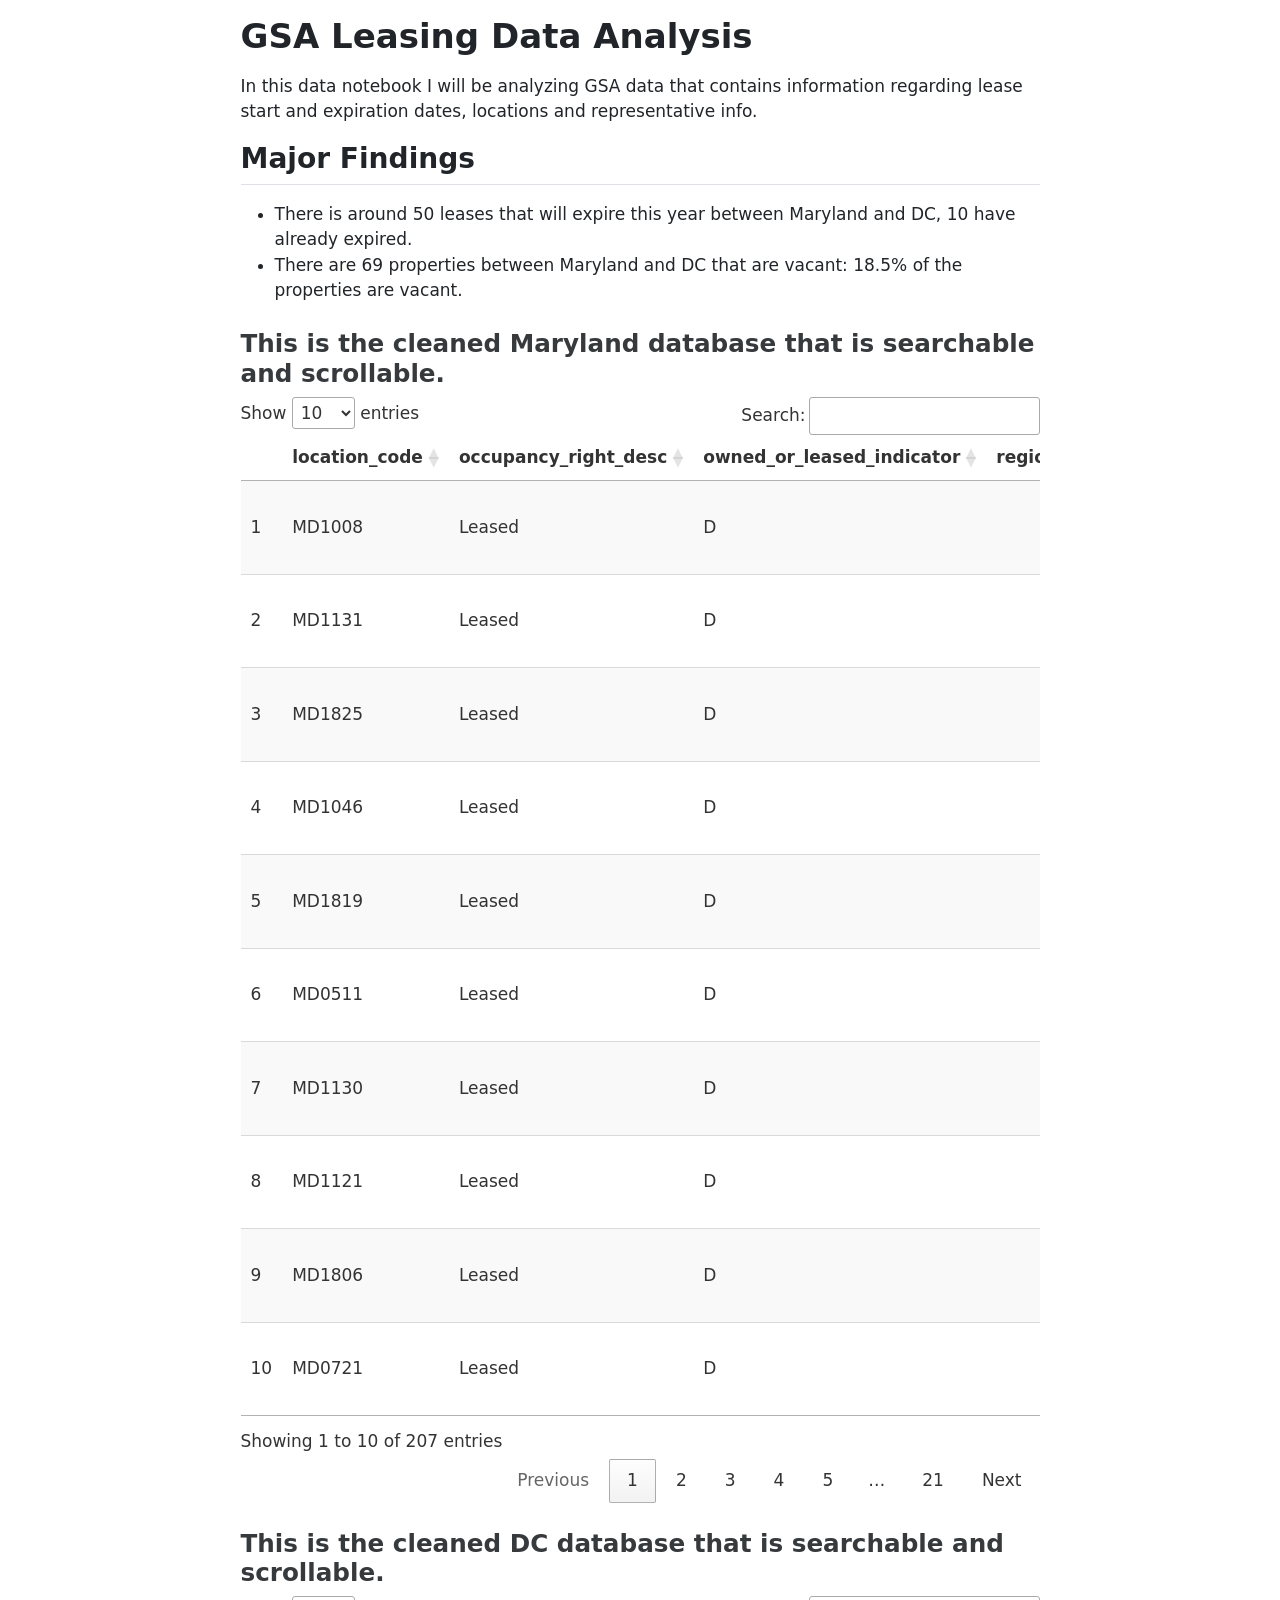
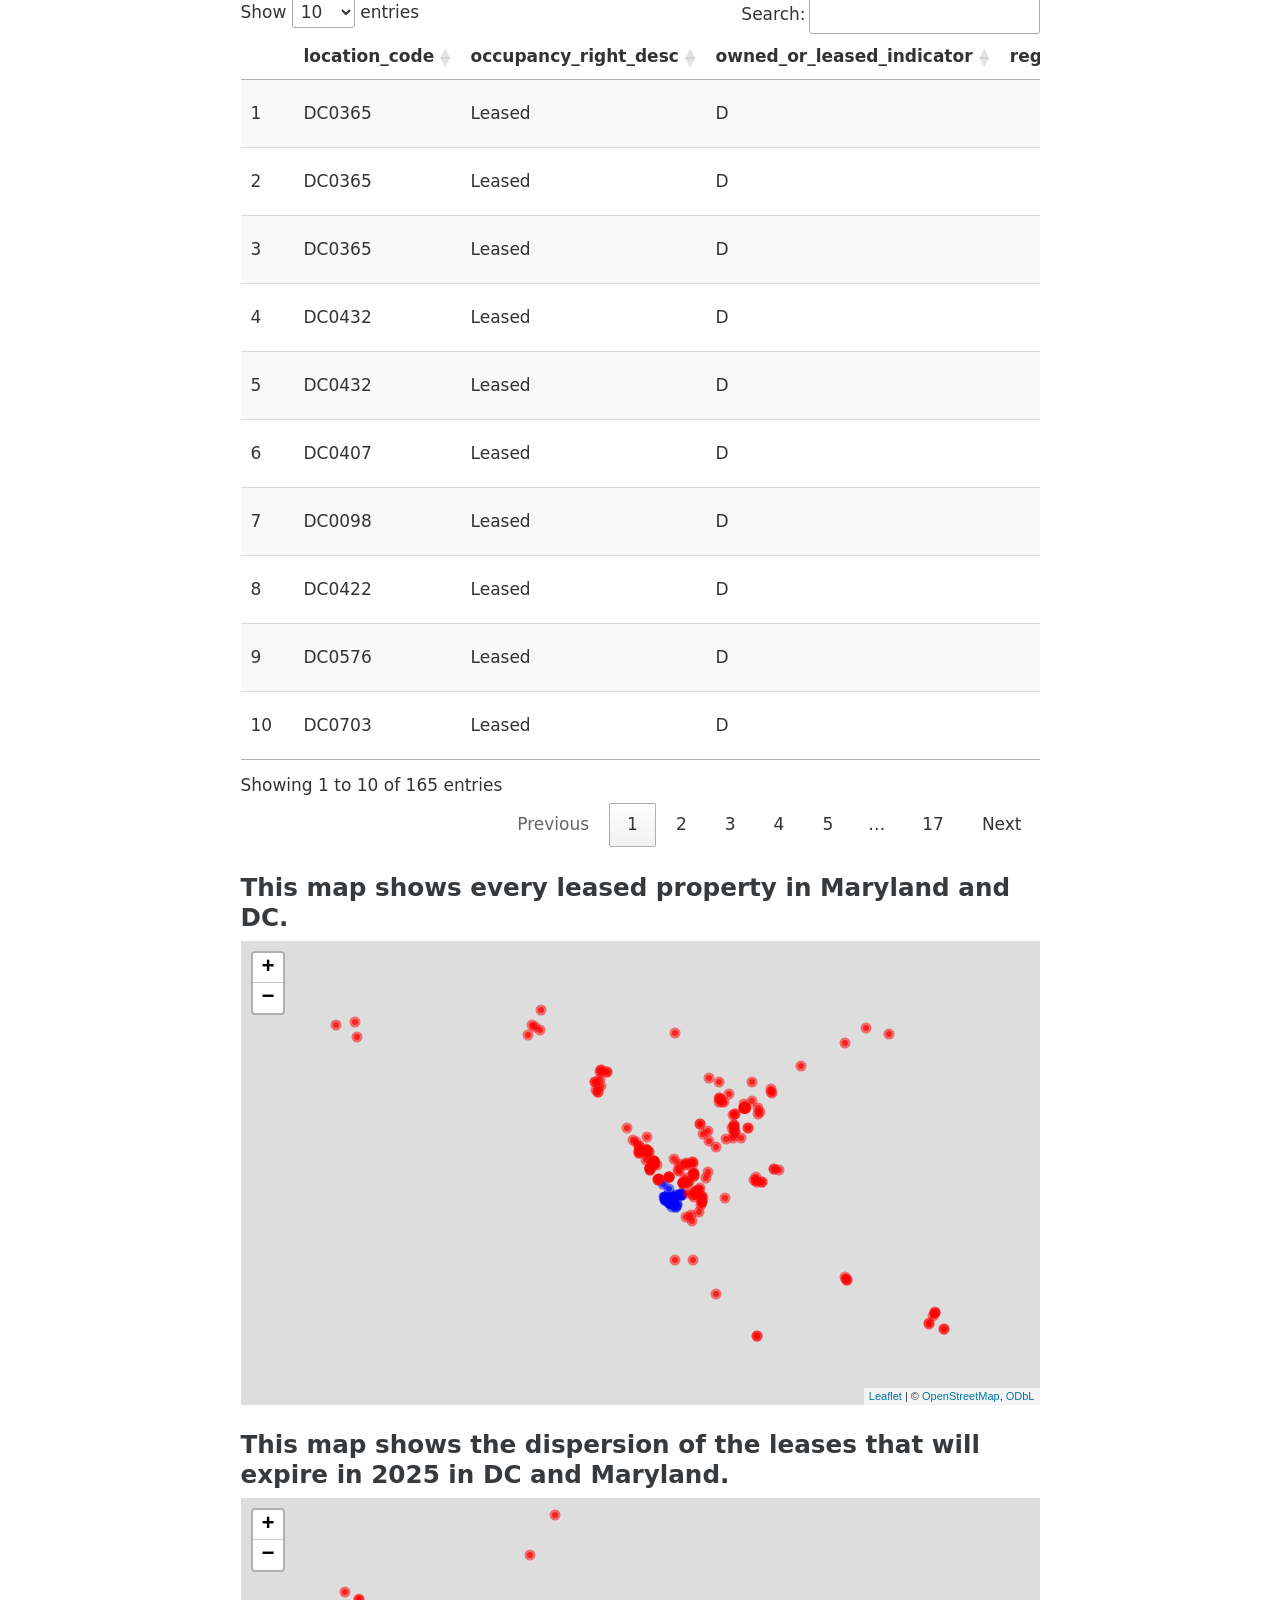
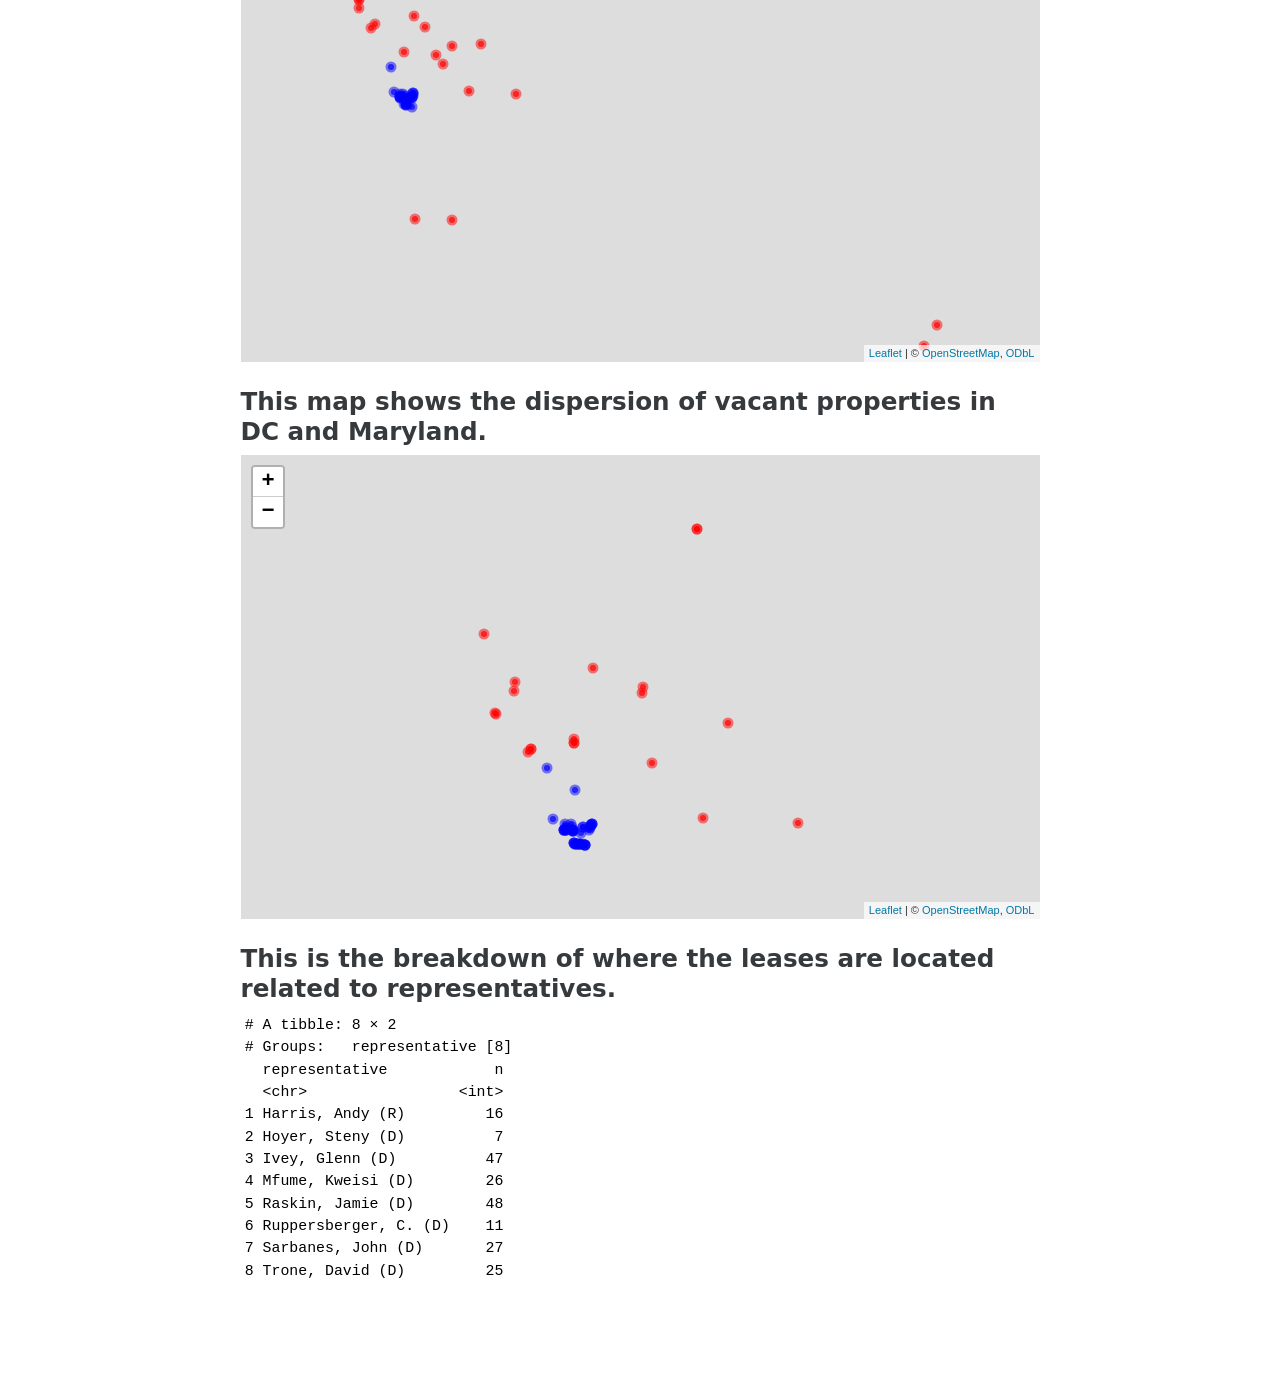
==== commit 15bdc2eb: "r" ====
--- a/leasing_cleaning.html
+++ b/leasing_cleaning.html
@@ -90,8 +90,8 @@
 <h3 class="anchored" data-anchor-id="this-is-the-cleaned-maryland-database-that-is-searchable-and-scrollable.">This is the cleaned Maryland database that is searchable and scrollable.</h3>
 <div class="cell">
 <div class="cell-output-display">
-<div class="datatables html-widget html-fill-item" id="htmlwidget-39d6a6d767fe0200d35f" style="width:100%;height:auto;"></div>
-<script type="application/json" data-for="htmlwidget-39d6a6d767fe0200d35f">{"x":{"filter":"none","vertical":false,"data":[["1","2","3","4","5","6","7","8","9","10","11","12","13","14","15","16","17","18","19","20","21","22","23","24","25","26","27","28","29","30","31","32","33","34","35","36","37","38","39","40","41","42","43","44","45","46","47","48","49","50","51","52","53","54","55","56","57","58","59","60","61","62","63","64","65","66","67","68","69","70","71","72","73","74","75","76","77","78","79","80","81","82","83","84","85","86","87","88","89","90","91","92","93","94","95","96","97","98","99","100","101","102","103","104","105","106","107","108","109","110","111","112","113","114","115","116","117","118","119","120","121","122","123","124","125","126","127","128","129","130","131","132","133","134","135","136","137","138","139","140","141","142","143","144","145","146","147","148","149","150","151","152","153","154","155","156","157","158","159","160","161","162","163","164","165"],["DC0365","DC0365","DC0365","DC0432","DC0432","DC0407","DC0098","DC0422","DC0576","DC0703","DC0045","DC0045","DC0331","DC0068","DC0068","DC0068","DC0207","DC0207","DC0217","DC0217","DC0217","DC0217","DC0217","DC0217","DC0217","DC0719","DC0358","DC0249","DC1436","DC0199","DC0373","DC4200","DC0406","DC0406","DC0406","DC0406","DC0406","DC0406","DC0406","DC1269","DC0554","DC4204","DC0660","DC0686","DC0426","DC0852","DC0852","DC0680","DC0055","DC0292","DC0423","DC0328","DC0309","DC0309","DC0811","DC0506","DC0397","DC0043","DC0560","DC0560","DC0560","DC0536","DC0437","DC0437","DC0690","DC0685","DC0096","DC0564","DC0221","DC0221","DC0454","DC1184","DC1184","DC0409","DC0409","DC0223","DC0585","DC4207","DC0067","DC0067","DC0230","DC1392","DC0226","DC0713","DC0717","DC1261","DC1261","DC0319","DC0335","DC0335","DC0335","DC0293","DC0466","DC1372","DC0290","DC0670","DC0376","DC0376","DC0376","DC0376","DC4208","DC4208","DC0367","DC0367","DC0368","DC0368","DC0368","DC0368","DC0222","DC0049","DC0281","DC1170","DC1170","DC1170","DC1170","DC1234","DC1234","DC1234","DC0510","DC4205","DC0347","DC0347","DC0347","DC0388","DC0388","DC0388","DC0343","DC0343","DC0569","DC0569","DC0040","DC0040","DC0198","DC0369","DC0208","DC0208","DC0208","DC0218","DC0216","DC0391","DC0011","DC1123","DC1123","DC1123","DC1123","DC0468","DC0424","DC0215","DC0302","DC1216","DC1147","DC0707","DC0734","DC0194","DC0194","DC0320","DC0320","DC0320","DC0130","DC1178","DC0175","DC0175","DC0175","DC0175","DC4203"],["Leased","Leased","Leased","Leased","Leased","Leased","Leased","Leased","Leased","Leased","Leased","Leased","Leased","Leased","Leased","Leased","Leased","Leased","Leased","Leased","Leased","Leased","Leased","Leased","Leased","Leased","Leased","Leased","Leased","Leased","Leased","Leased","Leased","Leased","Leased","Leased","Leased","Leased","Leased","Leased","Leased","Leased","Leased","Leased","Leased","Leased","Leased","Leased","Leased","Leased","Leased","Leased","Leased","Leased","Leased","Leased","Leased","Leased","Leased","Leased","Leased","Leased","Leased","Leased","Leased","Leased","Leased","Leased","Leased","Leased","Leased","Leased","Leased","Leased","Leased","Leased","Leased","Leased","Leased","Leased","Leased","Leased","Leased","Leased","Leased","Leased","Leased","Leased","Leased","Leased","Leased","Leased","Leased","Leased","Leased","Leased","Leased","Leased","Leased","Leased","Leased","Leased","Leased","Leased","Leased","Leased","Leased","Leased","Leased","Leased","Leased","Leased","Leased","Leased","Leased","Leased","Leased","Leased","Leased","Leased","Leased","Leased","Leased","Leased","Leased","Leased","Leased","Leased","Leased","Leased","Leased","Leased","Leased","Leased","Leased","Leased","Leased","Leased","Leased","Leased","Leased","Leased","Leased","Leased","Leased","Leased","Leased","Leased","Leased","Leased","Leased","Leased","Leased","Leased","Leased","Leased","Leased","Leased","Leased","Leased","Leased","Leased","Leased","Leased","Leased"],["D","D","D","D","D","D","D","D","D","D","D","D","D","D","D","D","D","D","D","D","D","D","D","D","D","D","D","D","D","D","D","D","D","D","D","D","D","D","D","D","D","D","D","D","D","D","D","D","D","D","D","D","D","D","D","D","D","D","D","D","D","D","D","D","D","D","D","D","D","D","D","D","D","D","D","D","D","D","D","D","D","D","D","D","D","D","D","D","D","D","D","D","D","D","D","D","D","D","D","D","D","D","D","D","D","D","D","D","D","D","D","D","D","D","D","D","D","D","D","D","D","D","D","D","D","D","D","D","D","D","D","D","D","D","D","D","D","D","D","D","D","D","D","D","D","D","D","D","D","D","D","D","D","D","D","D","D","D","D","D","D","D","D","D","D"],[11,11,11,11,11,11,11,11,11,11,11,11,11,11,11,11,11,11,11,11,11,11,11,11,11,11,11,11,11,11,11,3,11,11,11,11,11,11,11,11,11,3,11,11,11,11,11,11,11,11,11,11,11,11,11,11,11,11,11,11,11,11,11,11,11,11,11,11,11,11,11,11,11,11,11,11,11,3,11,11,11,11,11,11,11,11,11,11,11,11,11,11,11,11,11,11,11,11,11,11,3,3,11,11,11,11,11,11,11,11,11,11,11,11,11,11,11,11,11,3,11,11,11,11,11,11,11,11,11,11,11,11,11,11,11,11,11,11,11,11,11,11,11,11,11,11,11,11,11,11,11,11,11,11,11,11,11,11,11,11,11,11,11,11,3],["409 3RD ST SW","409 3RD ST SW","409 3RD ST SW","1120 20TH ST NW","1120 20TH ST NW","445 12TH ST SW","175 N ST NE","1301 K ST NW","955 LENFANT PLZ SW","1400 K ST NW","1717 H ST NW","1717 H ST NW","500 E ST SW","1201 MARYLAND AVE SW","1201 MARYLAND AVE SW","1201 MARYLAND AVE SW","1275 1ST ST NE","1275 1ST ST NE","90 K ST NE","90 K ST NE","90 K ST NE","90 K ST NE","90 K ST NE","90 K ST NE","90 K ST NE","1015 HALF ST SE","1201 NEW YORK AVE NW","45 L ST NE","2101 MARTIN LUTHER KING JR AVE SE","1735 NEW YORK AVE NW","820 1ST ST NE","1227 25TH ST NW","800 N CAPITOL ST NW","800 N CAPITOL ST NW","800 N CAPITOL ST NW","800 N CAPITOL ST NW","800 N CAPITOL ST NW","800 N CAPITOL ST NW","800 N CAPITOL ST NW","2025 E ST NW","401 9TH ST NW","1905 9TH ST NE","1050 1ST ST NE","3155 V ST NE","1401 H ST NW","1722 I ST NW","1722 I ST NW","2300 N ST NW","2200 C ST NW","500 C ST SW","1730 M ST NW","1400 NEW YORK AVE NW","400 C ST SW","400 C ST SW","G ST NW","1800 M ST NW","3365 V ST NE","1200 1ST ST NE","1750 PENNSYLVANIA AVE NW","1750 PENNSYLVANIA AVE NW","1750 PENNSYLVANIA AVE NW","1111 18TH ST NW","1310 G ST NW","1310 G ST NW","1201 I ST NW","3035 V ST NE","150 M ST NE","830 1ST ST NE","999 N CAPITOL ST NE","999 N CAPITOL ST NE","888 1ST ST NE","1100 L ST NW","1100 L ST NW","250 E ST SW","250 E ST SW","1750 H ST NW","1250 24TH ST NW","1201 MARYLAND AVE SW","145 N STREET, NE","145 N STREET, NE","1880 2ND ST SW","1201 15TH ST NW","600 19TH ST NW","3298 FORT LINCOLN DR NE","425 3RD ST SW","425 EYE ST NW","425 EYE ST NW","1301 NEW YORK AVE","950 L'ENFANT PLZ SW","950 L'ENFANT PLZ SW","950 L'ENFANT PLZ SW","429 L'ENFANT PLAZA, SW","518 23RD ST NW","3030-3070 V STREET NE","500 D ST NW","1201 M ST SE","470/490 LENFANT PLAZA SW","470/490 LENFANT PLAZA SW","470/490 LENFANT PLAZA SW","470/490 LENFANT PLAZA SW","250 E ST SW","250 E ST SW","801 EYE ST NW","801 EYE ST NW","625 INDIANA AVE NW","625 INDIANA AVE NW","625 INDIANA AVE NW","625 INDIANA AVE NW","1530 29TH ST NW","450 5TH ST NW","5533 33RD ST NW","400 7TH ST SW","400 7TH ST SW","400 7TH ST SW","400 7TH ST SW","131 M ST NE","131 M ST NE","131 M ST NE","520 23RD ST NW","2041 MARTIN LUTHER KING JR AVE SE","1801 L ST NW","1801 L ST NW","1801 L ST NW","1331 F ST NW","1331 F ST NW","1331 F ST NW","901 D ST SW","901 D ST SW","550 12TH ST SW","550 12TH ST SW","500 12TH ST SW","500 12TH ST SW","77 K ST NE","300 E ST SW","375 E ST SW","375 E ST SW","375 E ST SW","1 THOMAS CIR NW","633 INDIANA AVE NW","3015 V ST NE","2 MASSACHUSETTS AVE NE","1800 G ST NW","1800 G ST NW","1800 G ST NW","1800 G ST NW","2800 V ST NE","1615 M ST NW","355 E ST SW","717 14TH ST NW","601 D ST NW","1291 TAYLOR ST NW","1025 F ST NW","875 15TH ST NW","1100 1ST ST NE","1100 1ST ST NE","1331 PENN AVENUE,NW","1331 PENN AVENUE,NW","1331 PENN AVENUE,NW","1442 PENNSYLVANIA AVE SE","529 14TH ST NW","395 E ST SW","395 E ST SW","395 E ST SW","395 E ST SW","400 VIRGINIA AVE SW"],["WASHINGTON","WASHINGTON","WASHINGTON","WASHINGTON","WASHINGTON","WASHINGTON","WASHINGTON","WASHINGTON","WASHINGTON","WASHINGTON","WASHINGTON","WASHINGTON","WASHINGTON","WASHINGTON","WASHINGTON","WASHINGTON","WASHINGTON","WASHINGTON","WASHINGTON","WASHINGTON","WASHINGTON","WASHINGTON","WASHINGTON","WASHINGTON","WASHINGTON","WASHINGTON","WASHINGTON","WASHINGTON","WASHINGTON","WASHINGTON","WASHINGTON","WASHINGTON","WASHINGTON","WASHINGTON","WASHINGTON","WASHINGTON","WASHINGTON","WASHINGTON","WASHINGTON","WASHINGTON","WASHINGTON","WASHINGTON","WASHINGTON","WASHINGTON","WASHINGTON","WASHINGTON","WASHINGTON","WASHINGTON","WASHINGTON","WASHINGTON","WASHINGTON","WASHINGTON","WASHINGTON","WASHINGTON","WASHINGTON","WASHINGTON","WASHINGTON","WASHINGTON","WASHINGTON","WASHINGTON","WASHINGTON","WASHINGTON","WASHINGTON","WASHINGTON","WASHINGTON","WASHINGTON","WASHINGTON","WASHINGTON","WASHINGTON","WASHINGTON","WASHINGTON","WASHINGTON","WASHINGTON","WASHINGTON","WASHINGTON","WASHINGTON","WASHINGTON","WASHINGTON","WASHINGTON","WASHINGTON","WASHINGTON","WASHINGTON","WASHINGTON","WASHINGTON","WASHINGTON","WASHINGTON","WASHINGTON","WASHINGTON","WASHINGTON","WASHINGTON","WASHINGTON","WASHINGTON","WASHINGTON","WASHINGTON","WASHINGTON","WASHINGTON","WASHINGTON","WASHINGTON","WASHINGTON","WASHINGTON","WASHINGTON","WASHINGTON","WASHINGTON","WASHINGTON","WASHINGTON","WASHINGTON","WASHINGTON","WASHINGTON","WASHINGTON","WASHINGTON","WASHINGTON","WASHINGTON","WASHINGTON","WASHINGTON","WASHINGTON","WASHINGTON","WASHINGTON","WASHINGTON","WASHINGTON","WASHINGTON","WASHINGTON","WASHINGTON","WASHINGTON","WASHINGTON","WASHINGTON","WASHINGTON","WASHINGTON","WASHINGTON","WASHINGTON","WASHINGTON","WASHINGTON","WASHINGTON","WASHINGTON","WASHINGTON","WASHINGTON","WASHINGTON","WASHINGTON","WASHINGTON","WASHINGTON","WASHINGTON","WASHINGTON","WASHINGTON","WASHINGTON","WASHINGTON","WASHINGTON","WASHINGTON","WASHINGTON","WASHINGTON","WASHINGTON","WASHINGTON","WASHINGTON","WASHINGTON","WASHINGTON","WASHINGTON","WASHINGTON","WASHINGTON","WASHINGTON","WASHINGTON","WASHINGTON","WASHINGTON","WASHINGTON","WASHINGTON","WASHINGTON","WASHINGTON","WASHINGTON"],["DC","DC","DC","DC","DC","DC","DC","DC","DC","DC","DC","DC","DC","DC","DC","DC","DC","DC","DC","DC","DC","DC","DC","DC","DC","DC","DC","DC","DC","DC","DC","DC","DC","DC","DC","DC","DC","DC","DC","DC","DC","DC","DC","DC","DC","DC","DC","DC","DC","DC","DC","DC","DC","DC","DC","DC","DC","DC","DC","DC","DC","DC","DC","DC","DC","DC","DC","DC","DC","DC","DC","DC","DC","DC","DC","DC","DC","DC","DC","DC","DC","DC","DC","DC","DC","DC","DC","DC","DC","DC","DC","DC","DC","DC","DC","DC","DC","DC","DC","DC","DC","DC","DC","DC","DC","DC","DC","DC","DC","DC","DC","DC","DC","DC","DC","DC","DC","DC","DC","DC","DC","DC","DC","DC","DC","DC","DC","DC","DC","DC","DC","DC","DC","DC","DC","DC","DC","DC","DC","DC","DC","DC","DC","DC","DC","DC","DC","DC","DC","DC","DC","DC","DC","DC","DC","DC","DC","DC","DC","DC","DC","DC","DC","DC","DC"],[20024,20024,20024,20036,20036,20024,20002,20005,20024,20005,20006,20006,20024,20024,20024,20024,20002,20002,20002,20002,20002,20002,20002,20002,20002,20003,20005,20002,20020,20006,20002,20037,20002,20002,20002,20002,20002,20002,20002,20006,20004,20018,20002,20018,20005,20006,20006,20037,20037,20024,20036,20005,20024,20024,20005,20036,20018,20002,20006,20006,20006,20036,20005,20005,20005,20018,20002,20002,20002,20002,20002,20005,20005,20024,20024,20006,20037,20024,20002,20002,20024,20005,20006,20018,20024,20001,20001,20005,20024,20024,20024,20024,20037,20018,20001,20003,20024,20024,20024,20024,20024,20024,20001,20001,20004,20004,20004,20004,20007,20001,20015,20024,20024,20024,20024,20002,20002,20002,20037,20020,20036,20036,20036,20004,20004,20004,20024,20024,20024,20024,20024,20024,20002,20024,20024,20024,20024,20005,20004,20018,20002,20006,20006,20006,20006,20018,20036,20024,20005,20004,20542,20004,20005,20002,20002,20004,20004,20004,20003,20004,20024,20024,20024,20024,20024],[38.8846,38.8846,38.8846,38.90459,38.90459,38.8838629,38.9071856,38.90292,38.88424,38.90213,38.90053,38.90053,38.88296,38.88468,38.88468,38.88468,38.90664,38.90664,38.90291,38.90291,38.90291,38.90291,38.90291,38.90291,38.90291,38.87828,38.901024,38.90337,38.86534,38.89666,38.90059,38.90609,38.9005,38.9005,38.9005,38.9005,38.9005,38.9005,38.9005,38.89642,38.89544,38.91671,38.903445,38.91833,38.90054,38.901,38.901,38.9069,38.893479,38.88538,38.90533,38.89886,38.88542,38.88542,38.8983129,38.90509,38.918252,38.90607,38.89882,38.89882,38.89882,38.90441,38.89804,38.89804,38.90164,38.918475,38.9056786,38.9011,38.90203,38.90203,38.90155,38.90339,38.90339,38.88293,38.88293,38.899989,38.90649,38.884698,38.907212,38.907212,38.8674851,38.90594,38.89777,38.92144,38.88361,38.901351,38.901351,38.9004518,38.8835476,38.8835476,38.8835476,38.883605,38.8962362,38.9188718,38.89477,38.87585,38.8839614,38.8839614,38.8839614,38.8839614,38.88293,38.88293,38.900899,38.900899,38.89456,38.89456,38.89456,38.89456,38.910114,38.89558,38.964393,38.88401,38.88401,38.88401,38.88401,38.90515,38.90515,38.90515,38.8962489,38.8659,38.90411,38.90411,38.90411,38.89764,38.89764,38.89764,38.88521,38.88521,38.88322,38.88322,38.88405,38.88405,38.90203,38.88291,38.88404,38.88404,38.88404,38.90533,38.89448,38.91845,38.8982499,38.89802,38.89802,38.89802,38.89802,38.92064,38.90599,38.88373,38.89891,38.89522,38.9412828,38.89784,38.901,38.90404,38.90404,38.8966298,38.8966298,38.8966298,38.88007,38.89699,38.8833128,38.8833128,38.8833128,38.8833128,38.8842],[-77.01574100000001,-77.01574100000001,-77.01574100000001,-77.04538100000001,-77.04538100000001,-77.028144,-77.006252,-77.030551,-77.025272,-77.032411,-77.04059100000001,-77.04059100000001,-77.018871,-77.029411,-77.029411,-77.029411,-77.005371,-77.005371,-77.006671,-77.006671,-77.006671,-77.006671,-77.006671,-77.006671,-77.006671,-77.007631,-77.028548,-77.007561,-76.99009100000001,-77.041201,-77.00777100000001,-77.052691,-77.009721,-77.009721,-77.009721,-77.009721,-77.009721,-77.009721,-77.009721,-77.045801,-77.023641,-76.993251,-77.00622300000001,-76.962611,-77.03253100000001,-77.040851,-77.040851,-77.05076099999999,-77.048976,-77.018641,-77.040091,-77.032421,-77.01807100000001,-77.01807100000001,-77.030332,-77.042181,-76.96004600000001,-77.006351,-77.040881,-77.040881,-77.040881,-77.041301,-77.030441,-77.030441,-77.02855099999999,-76.965215,-77.00442,-77.00769099999999,-77.008411,-77.008411,-77.00710100000001,-77.02752099999999,-77.02752099999999,-77.014501,-77.014501,-77.040905,-77.05192099999999,-77.029353,-77.00479300000001,-77.00479300000001,-77.013595,-77.033911,-77.043941,-76.956861,-77.015541,-77.016904,-77.016904,-77.02993600000001,-77.02515699999999,-77.02515699999999,-77.02515699999999,-77.02489,-77.050164,-76.965394,-77.01942099999999,-76.989301,-77.023848,-77.023848,-77.023848,-77.023848,-77.014501,-77.014501,-77.023065,-77.023065,-77.02071100000001,-77.02071100000001,-77.02071100000001,-77.02071100000001,-77.058423,-77.019391,-77.06612699999999,-77.02089100000001,-77.02089100000001,-77.02089100000001,-77.02089100000001,-77.004701,-77.004701,-77.004701,-77.050164,-76.989791,-77.042061,-77.042061,-77.042061,-77.030931,-77.030931,-77.030931,-77.024781,-77.024781,-77.027541,-77.027541,-77.027491,-77.027491,-77.006371,-77.016271,-77.016981,-77.016981,-77.016981,-77.03280100000001,-77.021181,-76.965091,-77.008167,-77.042571,-77.042571,-77.042571,-77.042571,-76.968351,-77.037601,-77.016441,-77.031561,-77.02044100000001,-77.02842699999999,-77.02649099999999,-77.033181,-77.006561,-77.006561,-77.030128,-77.030128,-77.030128,-76.983971,-77.031251,-77.017386,-77.017386,-77.017386,-77.017386,-77.018051],["295,457","295,457","295,457","36,035","36,035","431,785","345,380","23,425","27,714","33,490","40,767","40,767","206,035","185,195","185,195","185,195","242,507","242,507","295,373","295,373","295,373","295,373","295,373","295,373","295,373","152,872","0","473,000","50,005","51,334","22,195","36,647","241,036","241,036","241,036","241,036","241,036","241,036","241,036","390,670","24,053","7,745","99,677","17,500","52,480","169,201","169,201","0","189,008","303,546","35,765","168,496","209,114","209,114","22,424","53,460","10,424","26,327","121,424","121,424","121,424","74,234","61,194","61,194","0","27,100","493,620","247,337","214,881","214,881","503,997","318,562","318,562","122,137","122,137","11,858","19,528","11,649","575,790","575,790","0","2,149","463,151","53","76,200","255,615","255,615","201,281","122,831","122,831","122,831","15,977","2,766","106,558","349,701","34,136","186,240","186,240","186,240","186,240","54,562","54,562","174,564","174,564","150,888","150,888","150,888","150,888","347","477,473","2,061","561,458","561,458","561,458","561,458","234,230","234,230","234,230","3,542","12,420","153,332","153,332","153,332","81,018","81,018","81,018","153,025","153,025","376,000","376,000","502,997","502,997","166,770","600,802","232,693","232,693","232,693","17,593","151,300","17,500","845,389","517,044","517,044","517,044","517,044","153,741","46,429","330,000","52,225","310,477","87,300","200,432","33,675","100,630","100,630","253,901","253,901","253,901","6,685","18,761","211,923","211,923","211,923","211,923","5,734"],["0","0","0","0","0","0","0","0","0","16,497","0","0","0","73,448","73,448","73,448","0","0","0","0","0","0","0","0","0","0","0","0","0","0","0","0","0","0","0","0","0","0","0","0","0","0","0","0","0","126,730","126,730","0","0","0","0","0","0","0","8,544","53,460","0","0","366","366","366","0","12,183","12,183","0","0","0","131,681","0","0","146,539","0","0","6,252","6,252","0","0","0","0","0","0","0","0","0","0","50,367","50,367","0","66,390","66,390","66,390","0","0","0","0","0","0","0","0","0","13,549","13,549","0","0","0","0","0","0","347","7,638","2,061","259,130","259,130","259,130","259,130","414","414","414","0","0","0","0","0","2,197","2,197","2,197","0","0","120,960","120,960","0","0","0","0","0","0","0","17,593","0","0","448,945","84,115","84,115","84,115","84,115","0","0","193,656","0","0","87,300","0","0","60,974","60,974","0","0","0","0","0","0","0","0","0","0"],[null,null,null,null,null,null,null,null,null,null,null,null,null,null,null,null,null,null,null,null,null,null,null,null,null,null,null,null,null,null,null,null,null,null,null,null,null,null,null,null,null,null,null,null,null,null,null,null,null,null,null,null,null,null,null,null,null,null,null,null,null,null,null,null,null,null,null,null,null,null,null,null,null,null,null,null,null,null,null,null,null,null,null,null,null,null,null,null,null,null,null,null,null,null,null,null,null,null,null,null,null,null,null,null,null,null,null,null,null,null,null,null,null,null,null,null,null,null,null,null,null,null,null,null,null,null,null,null,null,null,null,null,null,null,null,null,null,null,null,null,null,null,null,null,null,null,null,null,null,null,null,null,null,null,null,null,null,null,null,null,null,null,null,null,null],[1198,1198,1198,1198,1198,1198,1198,1198,1198,1198,1198,1198,1198,1198,1198,1198,1198,1198,1198,1198,1198,1198,1198,1198,1198,1198,1198,1198,1198,1198,1198,1198,1198,1198,1198,1198,1198,1198,1198,1198,1198,1198,1198,1198,1198,1198,1198,1198,1198,1198,1198,1198,1198,1198,1198,1198,1198,1198,1198,1198,1198,1198,1198,1198,1198,1198,1198,1198,1198,1198,1198,1198,1198,1198,1198,1198,1198,1198,1198,1198,1198,1198,1198,1198,1198,1198,1198,1198,1198,1198,1198,1198,1198,1198,1198,1198,1198,1198,1198,1198,1198,1198,1198,1198,1198,1198,1198,1198,1198,1198,1198,1198,1198,1198,1198,1198,1198,1198,1198,1198,1198,1198,1198,1198,1198,1198,1198,1198,1198,1198,1198,1198,1198,1198,1198,1198,1198,1198,1198,1198,1198,1198,1198,1198,1198,1198,1198,1198,1198,1198,1198,1198,1198,1198,1198,1198,1198,1198,1198,1198,1198,1198,1198,1198,1198],["Tiffany Wilson","Tiffany Wilson","Tiffany Wilson","Tiffany Wilson","Tiffany Wilson","Tiffany Wilson","Tiffany Wilson","Tiffany Wilson","Tiffany Wilson","Tiffany Wilson","Tiffany Wilson","Tiffany Wilson","Tiffany Wilson","Tiffany Wilson","Tiffany Wilson","Tiffany Wilson","Tiffany Wilson","Tiffany Wilson","Tiffany Wilson","Tiffany Wilson","Tiffany Wilson","Tiffany Wilson","Tiffany Wilson","Tiffany Wilson","Tiffany Wilson","Tiffany Wilson","Tiffany Wilson","Tiffany Wilson","Tiffany Wilson","Tiffany Wilson","Tiffany Wilson","Dorothy Grosick","Tiffany Wilson","Tiffany Wilson","Tiffany Wilson","Tiffany Wilson","Tiffany Wilson","Tiffany Wilson","Tiffany Wilson","Tiffany Wilson","Tiffany Wilson","Dorothy Grosick","Tiffany Wilson","Tiffany Wilson","Tiffany Wilson","Tiffany Wilson","Tiffany Wilson","Tiffany Wilson","Tiffany Wilson","Tiffany Wilson","Tiffany Wilson","Tiffany Wilson","Tiffany Wilson","Tiffany Wilson","Tiffany Wilson","Tiffany Wilson","Tiffany Wilson","Tiffany Wilson","Tiffany Wilson","Tiffany Wilson","Tiffany Wilson","Tiffany Wilson","Tiffany Wilson","Tiffany Wilson","Tiffany Wilson","Tiffany Wilson","Tiffany Wilson","Tiffany Wilson","Tiffany Wilson","Tiffany Wilson","Tiffany Wilson","Tiffany Wilson","Tiffany Wilson","Tiffany Wilson","Tiffany Wilson","Tiffany Wilson","Tiffany Wilson","Dorothy Grosick","Tiffany Wilson","Tiffany Wilson","Tiffany Wilson","Tiffany Wilson","Tiffany Wilson","Tiffany Wilson","Tiffany Wilson","Tiffany Wilson","Tiffany Wilson","Tiffany Wilson","Tiffany Wilson","Tiffany Wilson","Tiffany Wilson","Tiffany Wilson","Tiffany Wilson","Tiffany Wilson","Tiffany Wilson","Tiffany Wilson","Tiffany Wilson","Tiffany Wilson","Tiffany Wilson","Tiffany Wilson","Dorothy Grosick","Dorothy Grosick","Tiffany Wilson","Tiffany Wilson","Tiffany Wilson","Tiffany Wilson","Tiffany Wilson","Tiffany Wilson","Tiffany Wilson","Tiffany Wilson","Tiffany Wilson","Tiffany Wilson","Tiffany Wilson","Tiffany Wilson","Tiffany Wilson","Tiffany Wilson","Tiffany Wilson","Tiffany Wilson","Tiffany Wilson","Dorothy Grosick","Tiffany Wilson","Tiffany Wilson","Tiffany Wilson","Tiffany Wilson","Tiffany Wilson","Tiffany Wilson","Tiffany Wilson","Tiffany Wilson","Tiffany Wilson","Tiffany Wilson","Tiffany Wilson","Tiffany Wilson","Tiffany Wilson","Tiffany Wilson","Tiffany Wilson","Tiffany Wilson","Tiffany Wilson","Tiffany Wilson","Tiffany Wilson","Tiffany Wilson","Tiffany Wilson","Tiffany Wilson","Tiffany Wilson","Tiffany Wilson","Tiffany Wilson","Tiffany Wilson","Tiffany Wilson","Tiffany Wilson","Tiffany Wilson","Tiffany Wilson","Tiffany Wilson","Tiffany Wilson","Tiffany Wilson","Tiffany Wilson","Tiffany Wilson","Tiffany Wilson","Tiffany Wilson","Tiffany Wilson","Tiffany Wilson","Tiffany Wilson","Tiffany Wilson","Tiffany Wilson","Tiffany Wilson","Tiffany Wilson","Dorothy Grosick"],["tiffany.greason@gsa.gov ","tiffany.greason@gsa.gov ","tiffany.greason@gsa.gov ","tiffany.greason@gsa.gov ","tiffany.greason@gsa.gov ","tiffany.greason@gsa.gov ","tiffany.greason@gsa.gov ","tiffany.greason@gsa.gov ","tiffany.greason@gsa.gov ","tiffany.greason@gsa.gov ","tiffany.greason@gsa.gov ","tiffany.greason@gsa.gov ","tiffany.greason@gsa.gov ","tiffany.greason@gsa.gov ","tiffany.greason@gsa.gov ","tiffany.greason@gsa.gov ","tiffany.greason@gsa.gov ","tiffany.greason@gsa.gov ","tiffany.greason@gsa.gov ","tiffany.greason@gsa.gov ","tiffany.greason@gsa.gov ","tiffany.greason@gsa.gov ","tiffany.greason@gsa.gov ","tiffany.greason@gsa.gov ","tiffany.greason@gsa.gov ","tiffany.greason@gsa.gov ","tiffany.greason@gsa.gov ","tiffany.greason@gsa.gov ","tiffany.greason@gsa.gov ","tiffany.greason@gsa.gov ","tiffany.greason@gsa.gov ","dorothy.grosick@gsa.gov","tiffany.greason@gsa.gov ","tiffany.greason@gsa.gov ","tiffany.greason@gsa.gov ","tiffany.greason@gsa.gov ","tiffany.greason@gsa.gov ","tiffany.greason@gsa.gov ","tiffany.greason@gsa.gov ","tiffany.greason@gsa.gov ","tiffany.greason@gsa.gov ","dorothy.grosick@gsa.gov","tiffany.greason@gsa.gov ","tiffany.greason@gsa.gov ","tiffany.greason@gsa.gov ","tiffany.greason@gsa.gov ","tiffany.greason@gsa.gov ","tiffany.greason@gsa.gov ","tiffany.greason@gsa.gov ","tiffany.greason@gsa.gov ","tiffany.greason@gsa.gov ","tiffany.greason@gsa.gov ","tiffany.greason@gsa.gov ","tiffany.greason@gsa.gov ","tiffany.greason@gsa.gov ","tiffany.greason@gsa.gov ","tiffany.greason@gsa.gov ","tiffany.greason@gsa.gov ","tiffany.greason@gsa.gov ","tiffany.greason@gsa.gov ","tiffany.greason@gsa.gov ","tiffany.greason@gsa.gov ","tiffany.greason@gsa.gov ","tiffany.greason@gsa.gov ","tiffany.greason@gsa.gov ","tiffany.greason@gsa.gov ","tiffany.greason@gsa.gov ","tiffany.greason@gsa.gov ","tiffany.greason@gsa.gov ","tiffany.greason@gsa.gov ","tiffany.greason@gsa.gov ","tiffany.greason@gsa.gov ","tiffany.greason@gsa.gov ","tiffany.greason@gsa.gov ","tiffany.greason@gsa.gov ","tiffany.greason@gsa.gov ","tiffany.greason@gsa.gov ","dorothy.grosick@gsa.gov","tiffany.greason@gsa.gov ","tiffany.greason@gsa.gov ","tiffany.greason@gsa.gov ","tiffany.greason@gsa.gov ","tiffany.greason@gsa.gov ","tiffany.greason@gsa.gov ","tiffany.greason@gsa.gov ","tiffany.greason@gsa.gov ","tiffany.greason@gsa.gov ","tiffany.greason@gsa.gov ","tiffany.greason@gsa.gov ","tiffany.greason@gsa.gov ","tiffany.greason@gsa.gov ","tiffany.greason@gsa.gov ","tiffany.greason@gsa.gov ","tiffany.greason@gsa.gov ","tiffany.greason@gsa.gov ","tiffany.greason@gsa.gov ","tiffany.greason@gsa.gov ","tiffany.greason@gsa.gov ","tiffany.greason@gsa.gov ","tiffany.greason@gsa.gov ","dorothy.grosick@gsa.gov","dorothy.grosick@gsa.gov","tiffany.greason@gsa.gov ","tiffany.greason@gsa.gov ","tiffany.greason@gsa.gov ","tiffany.greason@gsa.gov ","tiffany.greason@gsa.gov ","tiffany.greason@gsa.gov ","tiffany.greason@gsa.gov ","tiffany.greason@gsa.gov ","tiffany.greason@gsa.gov ","tiffany.greason@gsa.gov ","tiffany.greason@gsa.gov ","tiffany.greason@gsa.gov ","tiffany.greason@gsa.gov ","tiffany.greason@gsa.gov ","tiffany.greason@gsa.gov ","tiffany.greason@gsa.gov ","tiffany.greason@gsa.gov ","dorothy.grosick@gsa.gov","tiffany.greason@gsa.gov ","tiffany.greason@gsa.gov ","tiffany.greason@gsa.gov ","tiffany.greason@gsa.gov ","tiffany.greason@gsa.gov ","tiffany.greason@gsa.gov ","tiffany.greason@gsa.gov ","tiffany.greason@gsa.gov ","tiffany.greason@gsa.gov ","tiffany.greason@gsa.gov ","tiffany.greason@gsa.gov ","tiffany.greason@gsa.gov ","tiffany.greason@gsa.gov ","tiffany.greason@gsa.gov ","tiffany.greason@gsa.gov ","tiffany.greason@gsa.gov ","tiffany.greason@gsa.gov ","tiffany.greason@gsa.gov ","tiffany.greason@gsa.gov ","tiffany.greason@gsa.gov ","tiffany.greason@gsa.gov ","tiffany.greason@gsa.gov ","tiffany.greason@gsa.gov ","tiffany.greason@gsa.gov ","tiffany.greason@gsa.gov ","tiffany.greason@gsa.gov ","tiffany.greason@gsa.gov ","tiffany.greason@gsa.gov ","tiffany.greason@gsa.gov ","tiffany.greason@gsa.gov ","tiffany.greason@gsa.gov ","tiffany.greason@gsa.gov ","tiffany.greason@gsa.gov ","tiffany.greason@gsa.gov ","tiffany.greason@gsa.gov ","tiffany.greason@gsa.gov ","tiffany.greason@gsa.gov ","tiffany.greason@gsa.gov ","tiffany.greason@gsa.gov ","tiffany.greason@gsa.gov ","tiffany.greason@gsa.gov ","tiffany.greason@gsa.gov ","tiffany.greason@gsa.gov ","tiffany.greason@gsa.gov ","dorothy.grosick@gsa.gov"],["Norton, Eleanor (D)","Norton, Eleanor (D)","Norton, Eleanor (D)","Norton, Eleanor (D)","Norton, Eleanor (D)","Norton, Eleanor (D)","Norton, Eleanor (D)","Norton, Eleanor (D)","Norton, Eleanor (D)","Norton, Eleanor (D)","Norton, Eleanor (D)","Norton, Eleanor (D)","Norton, Eleanor (D)","Norton, Eleanor (D)","Norton, Eleanor (D)","Norton, Eleanor (D)","Norton, Eleanor (D)","Norton, Eleanor (D)","Norton, Eleanor (D)","Norton, Eleanor (D)","Norton, Eleanor (D)","Norton, Eleanor (D)","Norton, Eleanor (D)","Norton, Eleanor (D)","Norton, Eleanor (D)","Norton, Eleanor (D)","Norton, Eleanor (D)","Norton, Eleanor (D)","Norton, Eleanor (D)","Norton, Eleanor (D)","Norton, Eleanor (D)","Norton, Eleanor (D)","Norton, Eleanor (D)","Norton, Eleanor (D)","Norton, Eleanor (D)","Norton, Eleanor (D)","Norton, Eleanor (D)","Norton, Eleanor (D)","Norton, Eleanor (D)","Norton, Eleanor (D)","Norton, Eleanor (D)","Norton, Eleanor (D)","Norton, Eleanor (D)","Norton, Eleanor (D)","Norton, Eleanor (D)","Norton, Eleanor (D)","Norton, Eleanor (D)","Norton, Eleanor (D)","Norton, Eleanor (D)","Norton, Eleanor (D)","Norton, Eleanor (D)","Norton, Eleanor (D)","Norton, Eleanor (D)","Norton, Eleanor (D)","Norton, Eleanor (D)","Norton, Eleanor (D)","Norton, Eleanor (D)","Norton, Eleanor (D)","Norton, Eleanor (D)","Norton, Eleanor (D)","Norton, Eleanor (D)","Norton, Eleanor (D)","Norton, Eleanor (D)","Norton, Eleanor (D)","Norton, Eleanor (D)","Norton, Eleanor (D)","Norton, Eleanor (D)","Norton, Eleanor (D)","Norton, Eleanor (D)","Norton, Eleanor (D)","Norton, Eleanor (D)","Norton, Eleanor (D)","Norton, Eleanor (D)","Norton, Eleanor (D)","Norton, Eleanor (D)","Norton, Eleanor (D)","Norton, Eleanor (D)","Norton, Eleanor (D)","Norton, Eleanor (D)","Norton, Eleanor (D)","Norton, Eleanor (D)","Norton, Eleanor (D)","Norton, Eleanor (D)","Norton, Eleanor (D)","Norton, Eleanor (D)","Norton, Eleanor (D)","Norton, Eleanor (D)","Norton, Eleanor (D)","Norton, Eleanor (D)","Norton, Eleanor (D)","Norton, Eleanor (D)","Norton, Eleanor (D)","Norton, Eleanor (D)","Norton, Eleanor (D)","Norton, Eleanor (D)","Norton, Eleanor (D)","Norton, Eleanor (D)","Norton, Eleanor (D)","Norton, Eleanor (D)","Norton, Eleanor (D)","Norton, Eleanor (D)","Norton, Eleanor (D)","Norton, Eleanor (D)","Norton, Eleanor (D)","Norton, Eleanor (D)","Norton, Eleanor (D)","Norton, Eleanor (D)","Norton, Eleanor (D)","Norton, Eleanor (D)","Norton, Eleanor (D)","Norton, Eleanor (D)","Norton, Eleanor (D)","Norton, Eleanor (D)","Norton, Eleanor (D)","Norton, Eleanor (D)","Norton, Eleanor (D)","Norton, Eleanor (D)","Norton, Eleanor (D)","Norton, Eleanor (D)","Norton, Eleanor (D)","Norton, Eleanor (D)","Norton, Eleanor (D)","Norton, Eleanor (D)","Norton, Eleanor (D)","Norton, Eleanor (D)","Norton, Eleanor (D)","Norton, Eleanor (D)","Norton, Eleanor (D)","Norton, Eleanor (D)","Norton, Eleanor (D)","Norton, Eleanor (D)","Norton, Eleanor (D)","Norton, Eleanor (D)","Norton, Eleanor (D)","Norton, Eleanor (D)","Norton, Eleanor (D)","Norton, Eleanor (D)","Norton, Eleanor (D)","Norton, Eleanor (D)","Norton, Eleanor (D)","Norton, Eleanor (D)","Norton, Eleanor (D)","Norton, Eleanor (D)","Norton, Eleanor (D)","Norton, Eleanor (D)","Norton, Eleanor (D)","Norton, Eleanor (D)","Norton, Eleanor (D)","Norton, Eleanor (D)","Norton, Eleanor (D)","Norton, Eleanor (D)","Norton, Eleanor (D)","Norton, Eleanor (D)","Norton, Eleanor (D)","Norton, Eleanor (D)","Norton, Eleanor (D)","Norton, Eleanor (D)","Norton, Eleanor (D)","Norton, Eleanor (D)","Norton, Eleanor (D)","Norton, Eleanor (D)","Norton, Eleanor (D)","Norton, Eleanor (D)","Norton, Eleanor (D)","Norton, Eleanor (D)"],["LDC00569","LDC02050","LDC00652","LDC00579","LDC00413","LDC00296","LDC12712","LDC12722","LDC12656","LDC12595","LDC02027","LDC00057","LDC00258","LDC02207","LDC00271","LDC12615","LDC00414","LDC00327","LDC02253","LDC00661","LDC12727","LDC00670","LDC00500","LDC00691","LDC00662","LDC12617","LDC00585","LDC00162","LDC12684","LDC00484","LDC00174","LDC00394","LDC12605","LDC12624","LDC12703","LDC12575","LDC00261","LDC12652","LDC00592","LDC02115","LDC00427","LDC00509","LDC00247","LDC00747","LDC00525","LDC12552","LDC12632","LDC00672","LDC00366","LDC02139","LDC00353","LDC12554","LDC12566","LDC00519","LDC12707","LDC12646","LDC12650","LDC00418","LDC02294","LDC02295","LDC02288","LDC00483","LDC12619","LDC12654","LDC12556","LDC00638","LDC00311","LDC02296","LDC00551","LDC00604","LDC30168","LDC00707","LDC00008","LDC12661","LDC12711","LDC00479","LDC00516","LDC00020","LDC02066","LDC02012","LDC00340","LDC00442","LDC02231","LDC00397","LDC02197","LDC00490","LDC02178","LDC12548","LDC12723","LDC12708","LDC00735","LDC02210","LDC00277","LDC00237","LDC00334","LDC00165","LDC02211","LDC00205","LDC00200","LDC00476","LDC00060","LDC00051","LDC00002","LDC00292","LDC00461","LDC00382","LDC12690","LDC00433","LDC00574","LDC01932","LDC00699","LDC00587","LDC00761","LDC00762","LDC12549","LDC01858","LDC00388","LDC12657","LDC00145","LDC00266","LDC00374","LDC00376","LDC00375","LDC00495","LDC00422","LDC12543","LDC00482","LDC12721","LDC00280","LDC00469","LDC01934","LDC01966","LDC02164","LDC02279","LDC00514","LDC00352","LDC00664","LDC12681","LDC02205","LDC12516","LDC90306","LDC12540","LDC00588","LDC12689","LDC00535","LDC12729","LDC00434","LDC02141","LDC00621","LDC00417","LDC12730","LDC12660","LDC12705","LDC02235","LDC02245","LDC00570","LDC00660","LDC00571","LDC00166","LDC00387","LDC00269","LDC00245","LDC00748","LDC00653","LDC00080"],["11/23/2022","10/14/2008","8/26/2023","4/23/2023","8/8/2020","12/31/2021","2/10/2017","10/31/2016","3/22/2016","3/13/2013","3/15/2009","1/31/2017","8/10/2017","5/31/2011","1/31/2018","12/14/2014","2/10/2021","5/20/2019","7/14/2011","8/8/2022","9/11/2017","8/8/2022","8/31/2021","7/14/2024","6/30/2022","6/29/2015","3/6/2022","7/14/2020","2/7/2017","6/13/2020","3/10/2016","5/21/2019","10/31/2012","6/29/2013","10/31/2015","10/31/2012","4/29/2018","2/26/2015","10/31/2022","6/30/2009","6/7/2022","8/31/2020","11/30/2017","2/29/2024","2/1/2021","6/6/2012","8/19/2015","2/8/2023","6/29/2019","8/16/2009","10/25/2019","8/31/2014","1/2/2013","1/2/2021","4/7/2016","1/31/2015","3/31/2014","12/21/2019","1/31/2012","1/31/2012","1/31/2012","6/12/2020","6/11/2015","4/25/2015","4/30/2012","6/30/2022","10/5/2018","7/31/2011","11/20/2021","4/9/2024","9/28/1995","4/30/2023","10/17/2018","11/21/2015","10/23/2016","7/21/2023","2/7/2022","10/2/2017","8/22/2010","6/22/2010","1/27/2018","12/18/2019","5/31/2014","3/24/2019","2/15/2011","8/7/2022","6/6/2011","3/12/2014","10/12/2015","10/12/2015","11/7/2023","11/30/2010","1/22/2017","2/12/2016","9/30/2019","4/30/2017","11/30/2010","12/31/2016","10/25/2017","6/30/2021","1/22/2019","4/30/2017","6/30/2017","11/20/2017","4/15/2021","10/31/2020","3/7/2016","10/31/2020","3/10/2021","11/7/2007","12/6/2023","4/30/2022","2/29/2024","2/29/2024","2/28/2014","9/7/2006","10/8/2018","12/31/2014","2/28/2017","11/27/2019","11/13/2019","11/17/2019","8/11/2019","12/31/2021","8/21/2021","8/21/2011","3/30/2022","5/21/2017","4/25/2017","3/31/2020","1/16/2008","1/16/2008","12/30/2010","7/9/2012","4/13/2021","5/16/2019","11/30/2024","6/30/2015","9/30/2010","10/12/2012","5/14/1992","4/30/2012","1/13/2023","5/15/2015","5/31/2021","2/4/2016","5/31/2020","3/14/2011","7/15/2022","12/14/2021","1/31/2016","11/24/2015","3/31/2016","6/25/2011","7/28/2011","8/22/2022","8/30/2022","6/12/2022","9/11/2017","8/31/2019","2/22/2019","6/24/2018","2/29/2024","8/19/2024","9/29/2017"],["11/22/2042","10/13/2028","8/25/2033","4/22/2038","8/7/2035","12/30/2036","2/9/2032","10/30/2026","3/21/2026","9/12/2026","12/30/2028","1/30/2027","8/9/2032","5/30/2025","1/30/2028","12/13/2029","2/9/2036","5/19/2034","1/13/2026","8/7/2032","9/10/2027","8/7/2028","8/30/2031","7/13/2034","6/29/2032","6/28/2025","3/5/2027","7/13/2035","2/6/2027","6/12/2030","3/9/2026","5/20/2034","10/30/2027","9/29/2026","10/30/2025","9/29/2026","4/28/2028","2/25/2025","10/30/2037","6/29/2030","6/6/2037","8/30/2035","11/29/2032","2/27/2039","1/31/2038","6/5/2027","8/18/2025","2/6/2032","6/28/2034","8/15/2027","10/24/2034","8/30/2029","8/15/2027","1/1/2026","4/6/2026","1/30/2025","3/30/2026","12/20/2029","8/18/2025","8/18/2025","8/18/2025","6/11/2030","6/10/2025","4/24/2025","4/29/2025","6/29/2032","10/4/2033","7/30/2026","11/19/2036","4/8/2044","9/27/2025","4/29/2038","10/16/2033","11/20/2030","10/22/2031","7/20/2033","2/6/2032","10/1/2032","8/21/2025","6/21/2025","1/26/2026","12/17/2029","9/28/2028","3/23/2029","2/14/2026","8/6/2037","6/5/2026","3/11/2029","10/11/2025","10/11/2025","11/6/2033","11/29/2025","1/21/2027","2/11/2026","9/29/2039","4/29/2027","11/29/2025","12/30/2026","10/24/2027","6/29/2036","1/21/2029","4/29/2027","6/29/2027","11/19/2027","4/14/2036","10/30/2035","3/6/2026","10/30/2030","1/30/2025","7/10/2025","1/30/2025","10/30/2037","2/27/2039","2/27/2039","1/30/2025","9/6/2026","10/7/2033","1/30/2025","2/27/2027","11/26/2029","11/12/2029","11/16/2029","8/10/2029","12/30/2036","8/20/2036","8/20/2026","3/29/2037","5/20/2032","4/24/2032","3/30/2035","1/15/2027","1/15/2027","12/29/2030","8/2/2028","4/12/2041","5/15/2029","4/12/2041","6/29/2025","9/29/2026","10/11/2027","5/13/2025","4/29/2027","1/12/2043","5/14/2025","5/30/2026","2/3/2026","5/30/2035","3/13/2026","7/14/2032","12/13/2036","1/30/2026","11/23/2025","3/30/2026","6/24/2026","6/24/2026","8/21/2032","8/29/2032","6/11/2037","9/10/2027","8/30/2029","2/21/2034","6/23/2033","2/27/2039","8/18/2034","9/28/2032"]],"container":"<table class=\"display\">\n  <thead>\n    <tr>\n      <th> <\/th>\n      <th>location_code<\/th>\n      <th>occupancy_right_desc<\/th>\n      <th>owned_or_leased_indicator<\/th>\n      <th>region_code<\/th>\n      <th>street_address<\/th>\n      <th>city<\/th>\n      <th>state_cd<\/th>\n      <th>zipcode5<\/th>\n      <th>latitude<\/th>\n      <th>longitude<\/th>\n      <th>building_rsf<\/th>\n      <th>bld_vacant_rsf<\/th>\n      <th>year_built<\/th>\n      <th>congressional_district_code<\/th>\n      <th>fed_poc<\/th>\n      <th>fed_poc_email<\/th>\n      <th>representative<\/th>\n      <th>lease_num<\/th>\n      <th>lease_effective_date<\/th>\n      <th>lease_expiration_date<\/th>\n    <\/tr>\n  <\/thead>\n<\/table>","options":{"scrollX":true,"autoWidth":true,"columnDefs":[{"className":"dt-right","targets":[4,8,9,10,13,14]},{"orderable":false,"targets":0},{"name":" ","targets":0},{"name":"location_code","targets":1},{"name":"occupancy_right_desc","targets":2},{"name":"owned_or_leased_indicator","targets":3},{"name":"region_code","targets":4},{"name":"street_address","targets":5},{"name":"city","targets":6},{"name":"state_cd","targets":7},{"name":"zipcode5","targets":8},{"name":"latitude","targets":9},{"name":"longitude","targets":10},{"name":"building_rsf","targets":11},{"name":"bld_vacant_rsf","targets":12},{"name":"year_built","targets":13},{"name":"congressional_district_code","targets":14},{"name":"fed_poc","targets":15},{"name":"fed_poc_email","targets":16},{"name":"representative","targets":17},{"name":"lease_num","targets":18},{"name":"lease_effective_date","targets":19},{"name":"lease_expiration_date","targets":20}],"order":[],"orderClasses":false}},"evals":[],"jsHooks":[]}</script>
+<div class="datatables html-widget html-fill-item" id="htmlwidget-461f3d6d08856ec1a87a" style="width:100%;height:auto;"></div>
+<script type="application/json" data-for="htmlwidget-461f3d6d08856ec1a87a">{"x":{"filter":"none","vertical":false,"data":[["1","2","3","4","5","6","7","8","9","10","11","12","13","14","15","16","17","18","19","20","21","22","23","24","25","26","27","28","29","30","31","32","33","34","35","36","37","38","39","40","41","42","43","44","45","46","47","48","49","50","51","52","53","54","55","56","57","58","59","60","61","62","63","64","65","66","67","68","69","70","71","72","73","74","75","76","77","78","79","80","81","82","83","84","85","86","87","88","89","90","91","92","93","94","95","96","97","98","99","100","101","102","103","104","105","106","107","108","109","110","111","112","113","114","115","116","117","118","119","120","121","122","123","124","125","126","127","128","129","130","131","132","133","134","135","136","137","138","139","140","141","142","143","144","145","146","147","148","149","150","151","152","153","154","155","156","157","158","159","160","161","162","163","164","165","166","167","168","169","170","171","172","173","174","175","176","177","178","179","180","181","182","183","184","185","186","187","188","189","190","191","192","193","194","195","196","197","198","199","200","201","202","203","204","205","206","207"],["MD1008","MD1131","MD1825","MD1046","MD1819","MD0511","MD1130","MD1121","MD1806","MD0721","MD1860","MD1060","MD1030","MD0432","MD1004","MD1004","MD0239","MD0779","MD1879","MD1879","MD1223","MD1055","MD1007","MD1129","MD1881","MD1856","MD1036","MD1148","MD1070","MD0419","MD1026","MD0722","MD1866","MD1876","MD1091","MD0247","MD1136","MD0759","MD1844","MD1126","MD1835","MD0394","MD0797","MD1810","MD0487","MD1807","MD1127","MD0480","MD0441","MD1873","MD1862","MD1077","MD0190","MD0502","MD0502","MD1896","MD3000","MD1082","MD0301","MD1012","MD1123","MD1383","MD1103","MD0444","MD0286","MD1051","MD0395","MD0395","MD0395","MD1848","MD0744","MD1324","MD0509","MD1858","MD0407","MD0806","MD1068","MD1134","MD0766","MD0766","MD1124","MD1065","MD0298","MD0803","MD1886","MD1098","MD1104","MD1040","MD1040","MD0195","MD1361","MD1361","MD0505","MD1016","MD1016","MD1889","MD1808","MD1808","MD0221","MD1146","MD1840","MD0238","MD0273","MD0273","MD0236","MD0236","MD1088","MD1088","MD1135","MD0304","MD1821","MD0428","MD0428","MD0428","MD0742","MD1853","MD1805","MD0259","MD1110","MD1038","MD1185","MD1185","MD1044","MD0489","MD0289","MD0440","MD1125","MD1382","MD0439","MD1081","MD0752","MD0258","MD1102","MD0477","MD0388","MD0388","MD1861","MD0488","MD0784","MD1034","MD1855","MD1248","MD0431","MD0316","MD1094","MD1128","MD1622","MD0246","MD1883","MD0314","MD1076","MD1132","MD0427","MD0317","MD0506","MD1857","MD1869","MD1107","MD1107","MD1092","MD0376","MD0260","MD1884","MD1031","MD0308","MD1048","MD1142","MD0465","MD1118","MD1137","MD1137","MD0768","MD1099","MD1115","MD1885","MD1024","MD1901","MD0254","MD1018","MD0774","MD1859","MD1085","MD0792","MD0760","MD1428","MD1133","MD0473","MD1864","MD0755","MD0300","MD0300","MD0075","MD1045","MD1150","MD1059","MD0464","MD1880","MD1120","MD1064","MD1064","MD0468","MD0468","MD0296","MD1015","MD1052","MD0166","MD0757"],["Leased","Leased","Leased","Leased","Leased","Leased","Leased","Leased","Leased","Leased","Leased","Leased","Leased","Leased","Leased","Leased","Leased","Leased","Leased","Leased","Leased","Leased","Leased","Leased","Leased","Leased","Leased","Leased","Leased","Leased","Leased","Leased","Leased","Leased","Leased","Leased","Leased","Leased","Leased","Leased","Leased","Leased","Leased","Leased","Leased","Leased","Leased","Leased","Leased","Leased","Leased","Leased","Leased","Leased","Leased","Leased","Leased","Leased","Leased","Leased","Leased","Leased","Leased","Leased","Leased","Leased","Leased","Leased","Leased","Leased","Leased","Leased","Leased","Leased","Leased","Leased","Leased","Leased","Leased","Leased","Leased","Leased","Leased","Leased","Leased","Leased","Leased","Leased","Leased","Leased","Leased","Leased","Leased","Leased","Leased","Leased","Leased","Leased","Leased","Leased","Leased","Leased","Leased","Leased","Leased","Leased","Leased","Leased","Leased","Leased","Leased","Leased","Leased","Leased","Leased","Leased","Leased","Leased","Leased","Leased","Leased","Leased","Leased","Leased","Leased","Leased","Leased","Leased","Leased","Leased","Leased","Leased","Leased","Leased","Leased","Leased","Leased","Leased","Leased","Leased","Leased","Leased","Leased","Leased","Leased","Leased","Leased","Leased","Leased","Leased","Leased","Leased","Leased","Leased","Leased","Leased","Leased","Leased","Leased","Leased","Leased","Leased","Leased","Leased","Leased","Leased","Leased","Leased","Leased","Leased","Leased","Leased","Leased","Leased","Leased","Leased","Leased","Leased","Leased","Leased","Leased","Leased","Leased","Leased","Leased","Leased","Leased","Leased","Leased","Leased","Leased","Leased","Leased","Leased","Leased","Leased","Leased","Leased","Leased","Leased","Leased","Leased","Leased","Leased","Leased","Leased","Leased"],["D","D","D","D","D","D","D","D","D","D","D","D","D","D","D","D","D","D","D","D","D","D","D","D","D","D","D","D","D","D","D","D","D","D","D","D","D","D","D","D","D","D","D","D","D","D","D","D","D","D","D","D","D","D","D","D","D","D","D","D","D","D","D","D","D","D","D","D","D","D","D","D","D","D","D","D","D","D","D","D","D","D","D","D","D","D","D","D","D","D","D","D","D","D","D","D","D","D","D","D","D","D","D","D","D","D","D","D","D","D","D","D","D","D","D","D","D","D","D","D","D","D","D","D","D","D","D","D","D","D","D","D","D","D","D","D","D","D","D","D","D","D","D","D","D","D","D","D","D","D","D","D","D","D","D","D","D","D","D","D","D","D","D","D","D","D","D","D","D","D","D","D","D","D","D","D","D","D","D","D","D","D","D","D","D","D","D","D","D","D","D","D","D","D","D","D","D","D","D","D","D","D","D","D","D","D","D"],[3,3,11,3,11,3,3,3,11,11,11,3,3,3,3,3,11,11,11,11,11,3,3,3,11,11,3,3,3,3,3,11,11,11,3,11,3,11,11,3,11,3,11,11,3,11,3,3,3,11,11,3,11,3,3,11,3,3,11,3,3,11,3,3,11,3,3,3,3,11,3,11,3,11,3,11,3,3,11,11,3,3,11,11,11,3,3,3,3,11,11,11,3,3,3,11,11,11,11,3,11,11,11,11,11,11,3,3,3,11,11,3,3,3,11,11,11,11,3,3,11,11,3,3,11,3,3,3,3,3,11,11,3,3,3,3,11,3,11,3,11,11,3,11,3,3,3,11,11,11,3,3,3,11,3,11,11,3,3,3,3,11,11,3,11,3,3,3,3,3,3,11,3,3,11,3,11,11,3,11,11,3,11,11,11,3,3,11,11,11,11,11,3,3,3,3,11,3,3,3,3,3,11,3,3,11,11],["1718 WOODLAWN DR","807 WOODS RD","30 W GUDE DR","4420 BUCKEYSTOWN PIKE","12101 INDIAN CREEK CT","1010 PARK AVE","10310 GOVERNOR LANE BLVD","1531 S EDGEWOOD ST","1211 PORT ECHO LN","5630 FISHERS LN","6707 DEMOCRACY BLVD","8140 CORPORATE DR","2414 NORTHGATE DR","200 HARRY S TRUMAN PKWY","23330 COTTONWOOD PKWY","23330 COTTONWOOD PKWY","7500 STANDISH PL","5901 AMMENDALE ROAD","6705 ROCKLEDGE DR","6705 ROCKLEDGE DR","6001 EXECUTIVE BLVD","11601 PPG RD","801 INTERNATIONAL DR","185 HARRY S TRUMAN PKWY","CAPITAL GATEWAY DR","6500 SHERIFF RD","7111 SECURITY BOULEVARD","309 SUNBURST HWY","2700 LORD BALTIMORE DR","300 BIG ELK MALL","36 S CHARLES ST","4041 POWDER MILL RD","4930 BOILING BROOK PKY","6710 ROCKLEDGE DR","217 GLENN ST","7201 WISCONSIN AVE","5235 KING AVE","6351 AMMENDALE RD","5825 UNIVERSITY RESEARCH CT","6110 ALLENTOWN RD","7833 WALKER DR","1520 CATON CENTER DRIVE","6340 COLUMBIA PARK RD","6555 ROCK SPRING DR","201 THOMAS JOHNSON DR","8831 SPRINGFIELD RD","315 N WASHINGTON ST","5 PARK CENTER CT","8610 WASHINGTON BLVD","6701 DEMOCRACY BLVD","6301 IVY LN","116-118 WEST MAIN STREET","9140 E HAMPTON DR","828 AIRPAX RD","828 AIRPAX RD","9615 MEDICAL CENTER DR","69 THOMAS JOHNSON DR","30071 BUSINESS CENTER DR","8455 COLESVILLE RD","2600 LORD BALTIMORE DR","601 E NAYLOR MILL RD","12100 PARKLAWN DR","125 AIRPORT DR","707 E ORDNANCE RD","51 METROPOLITAN CT","302 SENTINEL DR","100 S CHARLES ST","100 S CHARLES ST","100 S CHARLES ST","5 RESEARCH PL","1099 WINTERSON RD","5600 FISHERS LN","6300 SECURITY BLVD","9609 MEDICAL CENTER DR","200 ST PAUL ST","809, 811, 841, 843, 845 BRIGHTSEAT ","11841 NEWGATE BLVD","7855 WALKER DR","3311 TOLEDO RD","3311 TOLEDO RD","1820 PORTAL ST","5340 SPECTRUM DR","15800 CRABBS BRANCH WAY","7100 OLD LANDOVER RD","12410 MILESTONE CENTER DR","2400 BROENING HWY","3701 KOPPERS ST","521 PROGRESS DR","521 PROGRESS DR","8401 CORPORATE DR","6525 BELCREST RD","6525 BELCREST RD","3435 BOX HILL CORPORATE CEN DR","5485 AIRPORT TERMINAL RD","5485 AIRPORT TERMINAL RD","8700 RITCHIE DRIVE","9800 MEDICAL CENTER DR","9800 MEDICAL CENTER DR","1325 E WEST HWY","11155 DOLFIELD BLVD","2313 KNOTWEED CT","3300 HUBBARD RD","4340 E WEST HWY","4340 E WEST HWY","1305 E WEST HWY","1305 E WEST HWY","8490 PROGRESS DR","8490 PROGRESS DR","7201 WISCONSIN AVE","6006 EXECUTIVE BLVD","6511 AMERICA BLVD","100 S CHARLES ST","100 S CHARLES ST","100 S CHARLES ST","6700 ROCKLEDGE DR., B-WING","3300 75TH AVE","NEW HAMPSHIRE AVE","7945 FERNHAM LN","711 E. ORDNANCE ROAD","950 PRINCIPIO FURNACE RD","6505 BELCREST RD","6505 BELCREST RD","124 MARKET PL","217 E REDWOOD ST","1315 E WEST HWY","1260 MARYLAND AVE","7401 FORBES BLVD","7062 FRIENDSHIP ROAD","300 W PRATT ST","185 ADMIRAL COCHRANE DR","209 PERRY PKWY","9240 HAMPTON OVERLOOK","4 CENTER DR","119 NAYLOR MILL RD","339 BUSCHS FRONTAGE RD","339 BUSCHS FRONTAGE RD","7501 WISCONSIN AVE","8865 STANFORD BLVD","5830 UNIVERSITY RESEARCH COURT","2401 BELAIR RD","11601 LANDSDOWN ST","6010 EXECUTIVE BLVD","2112 WINDSOR DR","6305 IVY LN","2810 LORD BALTIMORE DR","10230 NEW HAMPSHIRE AVE","177-179 ADMIRAL COCHRANE DRIVE","7001 LAFAYETTE AVE","1029 E GUDE DR","3601 PENNSY DR","6701 ENGLISH MUFFIN WAY","6406 IVY LN","250 W PRATT ST","8335 ARDWICK ARDMORE RD","1568 WHITEHALL RD","10001 NEW HAMPSHIRE AVE","5601 FISHERS LN","2 HOPKINS PLZ","2 HOPKINS PLZ","110 W LOMBARD ST","7509 CONNELLEY DR","2400 SCHUSTER DR","800 E GUDE DR","2670 CRAIN HWY","11750 BELTSVILLE DR","1011 AIR CARGO DR","1220 E JOPPA RD","212 W MAIN ST","1005 AIR CARGO DR","1750 FOREST DR","1750 FOREST DR","3201 PENNSY DR","7556 TEAGUE RD","4510 BUCKEYSTOWN PIKE","6101 EXECUTIVE BLVD","337-A HOSPITAL DRIVE","11785 BELTSVILLE DR","11545 ROCKVILLE PIKE","608 FOLCROFT ST","1101 WOOTTON PKWY","9150 HAMPTON OVERLOOK","6100 WABASH AVE","4300 RIVER RD","11800 TECH RD","12420 PARKLAWN DR","6411 IVY LN","106 COMMERCE ST","1220 CARAWAY CT","1440 MCCORMICK DR","16071 INDUSTRIAL DR","16071 INDUSTRIAL DR","1701 BRIGHTSEAT RD","14701 NATIONAL HIGHWAY SW","67 THOMAS JOHNSON DR","1710 UNDERPASS WAY","939 ELKRIDGE LANDING RD","7500 LINDBERGH DR","9691 GERWIG LN","321 BALLENGER CENTER DR","321 BALLENGER CENTER DR","10025 GOVERNOR WARFIELD PKWY","10025 GOVERNOR WARFIELD PKWY","6701 ROCKLEDGE DR","18434 SHOWALTER RD","9411 PHILADELPHIA RD","4801 BEECH PL","7519 STANDISH PL"],["WOODLAWN","CAMBRIDGE","ROCKVILLE","FREDERICK","BELTSVILLE","BALTIMORE","WILLIAMSPORT","BALTIMORE","BOWIE","ROCKVILLE","BETHESDA","WHITE MARSH","SALISBURY","ANNAPOLIS","CALIFORNIA","CALIFORNIA","ROCKVILLE","BELTSVILLE","BETHESDA","BETHESDA","ROCKVILLE","CUMBERLAND","LINTHICUM HEIGHTS","ANNAPOLIS","SUITLAND","LANDOVER","WOODLAWN","CAMBRIDGE","WINDSOR MILL","ELKTON","BALTIMORE","BELTSVILLE","ROCKVILLE","BETHESDA","CUMBERLAND","BETHESDA","ROSEDALE","BELTSVILLE","RIVERDALE PARK","SUITLAND","GREENBELT","CATONSVILLE","HYATTSVILLE","BETHESDA","FREDERICK","LAUREL","ROCKVILLE","OWINGS MILLS","JESSUP","BETHESDA","GREENBELT","SALISBURY","CAPITOL HEIGHTS","CAMBRIDGE","CAMBRIDGE","ROCKVILLE","FREDERICK","CHARLOTTE HALL","SILVER SPRING","WOODLAWN","SALISBURY","ROCKVILLE","WESTMINSTER","BALTIMORE","GAITHERSBURG","ANNAPOLIS JUNC","BALTIMORE","BALTIMORE","BALTIMORE","ROCKVILLE","LINTHICUM HEIGHTS","ROCKVILLE","BALTIMORE","ROCKVILLE","BALTIMORE","LANDOVER","HAGERSTOWN","GREENBELT","HYATTSVILLE","HYATTSVILLE","BALTIMORE","FREDERICK","ROCKVILLE","HYATTSVILLE","GERMANTOWN","BALTIMORE","BALTIMORE","LINTHICUM HEIGHTS","LINTHICUM HEIGHTS","HYATTSVILLE","HYATTSVILLE","HYATTSVILLE","ABINGDON","SALISBURY","SALISBURY","CAPITOL HEIGHTS","ROCKVILLE","ROCKVILLE","SILVER SPRING","OWINGS MILLS","BRANDYWINE","LANDOVER","BETHESDA","BETHESDA","SILVER SPRING","SILVER SPRING","FREDERICK","FREDERICK","BETHESDA","ROCKVILLE","HYATTSVILLE","BALTIMORE","BALTIMORE","BALTIMORE","BETHESDA","HYATTSVILLE","SILVER SPRING","DISTRICT HTS","BALTIMORE","PERRYVILLE","HYATTSVILLE","HYATTSVILLE","BALTIMORE","BALTIMORE","SILVER SPRING","HAGERSTOWN","SEABROOK","FRIENDSHIP AIRPORT","BALTIMORE","ANNAPOLIS","GAITHERSBURG","CAPITOL HEIGHTS","NORTH EAST","SALISBURY","ANNAPOLIS","ANNAPOLIS","BETHESDA","COLUMBIA","RIVERDALE PARK","BALTIMORE","ROCKVILLE","ROCKVILLE","SALISBURY","GREENBELT","BALTIMORE","SILVER SPRING","ANNAPOLIS","RIVERDALE PARK","ROCKVILLE","HYATTSVILLE","FREDERICK","GREENBELT","BALTIMORE","HYATTSVILLE","ANNAPOLIS","SILVER SPRING","ROCKVILLE","BALTIMORE","BALTIMORE","BALTIMORE","HANOVER","CHEVERLY","ROCKVILLE","WALDORF","BELTSVILLE","BALTIMORE","TOWSON","SALISBURY","BALTIMORE","ANNAPOLIS","ANNAPOLIS","HYATTSVILLE","HANOVER","FREDERICK","ROCKVILLE","GLEN BURNIE","BELTSVILLE","BETHESDA","BALTIMORE","ROCKVILLE","CAPITOL HEIGHTS","BALTIMORE","COLLEGE PARK","SILVER SPRING","ROCKVILLE","GREENBELT","FREDERICK","LARGO","UPPER MARLBORO","GAITHERSBURG","GAITHERSBURG","HYATTSVILLE","LA VALE","FREDERICK","HAGERSTOWN","LINTHICUM HEIGHTS","GAITHERSBURG","COLUMBIA","FREDERICK","FREDERICK","COLUMBIA","COLUMBIA","BETHESDA","HAGERSTOWN","BALTIMORE","TEMPLE HILLS","DERWOOD"],["MD","MD","MD","MD","MD","MD","MD","MD","MD","MD","MD","MD","MD","MD","MD","MD","MD","MD","MD","MD","MD","MD","MD","MD","MD","MD","MD","MD","MD","MD","MD","MD","MD","MD","MD","MD","MD","MD","MD","MD","MD","MD","MD","MD","MD","MD","MD","MD","MD","MD","MD","MD","MD","MD","MD","MD","MD","MD","MD","MD","MD","MD","MD","MD","MD","MD","MD","MD","MD","MD","MD","MD","MD","MD","MD","MD","MD","MD","MD","MD","MD","MD","MD","MD","MD","MD","MD","MD","MD","MD","MD","MD","MD","MD","MD","MD","MD","MD","MD","MD","MD","MD","MD","MD","MD","MD","MD","MD","MD","MD","MD","MD","MD","MD","MD","MD","MD","MD","MD","MD","MD","MD","MD","MD","MD","MD","MD","MD","MD","MD","MD","MD","MD","MD","MD","MD","MD","MD","MD","MD","MD","MD","MD","MD","MD","MD","MD","MD","MD","MD","MD","MD","MD","MD","MD","MD","MD","MD","MD","MD","MD","MD","MD","MD","MD","MD","MD","MD","MD","MD","MD","MD","MD","MD","MD","MD","MD","MD","MD","MD","MD","MD","MD","MD","MD","MD","MD","MD","MD","MD","MD","MD","MD","MD","MD","MD","MD","MD","MD","MD","MD","MD","MD","MD","MD","MD","MD"],[21207,21613,20850,21704,20705,21201,21795,21227,20716,20852,20817,21236,21801,21401,20619,20619,20855,20705,20817,20817,20852,21502,21090,21401,20746,20785,21244,21613,21244,21921,21201,20705,20852,20817,21502,20814,21237,20705,20740,20746,20770,21227,20785,20817,21702,20708,20850,21117,20794,20817,20770,21801,20743,21613,21613,20850,21702,20622,20910,21244,21804,20852,21157,21226,20878,20701,21201,21201,21201,20850,21090,20852,21207,20850,21202,20785,21740,20770,20782,20782,21224,21703,20855,20785,20876,21224,21227,21090,21090,20785,20782,20782,21009,21804,21804,20743,20850,20850,20910,21117,20603,20785,20814,20814,20910,20910,21701,21701,20814,20852,20782,21201,21201,21201,20817,20785,20904,20747,21226,21903,20782,20782,21202,21202,20910,21740,20706,21240,21201,21401,20877,20743,21901,21801,21409,21409,20814,21045,20737,21213,20852,20852,21801,20770,21244,20903,21401,20737,20850,20785,21703,20770,21201,20785,21409,20903,20852,21201,21201,21201,21076,20781,20850,20601,20705,21240,21286,21801,21240,21401,21401,20785,21076,21704,20852,21061,20705,20852,21224,20852,20743,21215,20740,20904,20852,20770,21701,20774,20774,20877,20877,20785,21502,21702,21740,21090,20879,21046,21703,21703,21044,21044,20817,21742,21237,20748,20855],[39.31476,38.55551,39.10574,39.35461,39.05662,39.3041921,39.5958246,39.260738,38.90576,39.06218,39.023091,39.3699885,38.413968,38.97673,38.30949,38.30949,39.1072949,39.0560783,39.03102,39.03102,39.05028,39.59072,39.20584,38.9812953,38.830423,38.909109,39.3129156,38.5655491,39.32952,39.599565,39.28804,39.04515,39.0466361,39.02944,39.65364,38.98176,39.357603,39.04767,38.97052,38.806124,38.99868,39.2567393,38.9184489,39.026879,39.44007,39.0129529,39.0891307,39.3987,39.14688,39.02265,39.00869,38.365487,38.88497,38.55186,38.55186,39.1044259,39.450501,38.49317,38.9953517,39.3276842,38.4100426,39.05626,39.60616,39.202281,39.1496758,39.1218004,39.28718,39.28718,39.28718,39.10468,39.20599,39.06196,39.31215,39.104762,39.29137,38.901975,39.64113,38.99911,38.96944,38.96944,39.27028,39.3792159,39.11346,38.92885,39.200733,39.26005,39.26132,39.21724,39.21724,38.94647,38.9694,38.9694,39.467809,38.34334,38.34334,38.875518,39.09579,39.09579,38.99309,39.416913,38.63887,38.9295043,38.9849255,38.9849255,38.99164,38.99164,39.44002,39.44002,38.98176,39.047881,38.96886,39.28716,39.28716,39.28716,39.0299013,38.9326,39.071864,38.84585,39.204027,39.56241,38.9682465,38.9682465,39.28757,39.28877,38.99246,39.6175052,38.99134,39.1807865,39.28667,38.9721057,39.14366,38.88725,39.62853,38.4100768,39.02637,39.02637,38.98533,39.19115,38.9903636,39.31803,39.04794,39.047481,38.39759,39.00773,39.33198,39.02311,38.9925909,38.9678806,39.0990244,38.9311679,39.3625196,39.00896,39.28681,38.9399,39.022389,39.01977,39.06378,39.2894183,39.2894183,39.28784,39.15788,38.92317,39.101499,38.63685,39.0507343,39.189132,39.39813,38.36495,39.187323,38.970216,38.970216,38.9397807,39.15375,39.35726,39.04936,39.1612364,39.05145,39.0468805,39.2861284,39.06776,38.88664,39.3491117,38.97407,39.04962,39.06094,39.0083135,39.4113064,38.905807,38.91039,39.1241,39.1241,38.9116269,39.6399793,39.450924,39.62943,39.20329,39.16451,39.17523,39.39614,39.39614,39.21971,39.21971,39.03076,39.7019924,39.353337,38.82354,39.1080541],[-76.737771,-76.059061,-77.15959100000001,-77.423361,-76.896551,-76.62002200000001,-77.805131,-76.667463,-76.72178099999999,-77.114221,-77.137353,-76.46811,-75.57104200000001,-76.555251,-76.545181,-76.545181,-77.153334,-76.90454099999999,-77.135531,-77.135531,-77.120586,-78.745451,-76.670981,-76.561768,-76.911317,-76.89447800000001,-76.75453899999999,-76.065966,-76.75280100000001,-75.82419,-76.615511,-76.935731,-77.098135,-77.135701,-78.75822100000001,-77.092511,-76.470615,-76.898371,-76.92216000000001,-76.90424400000001,-76.893351,-76.67962900000001,-76.89802400000001,-77.135294,-77.411311,-76.817927,-77.153633,-76.754121,-76.808891,-77.136381,-76.898771,-75.600791,-76.848741,-76.052871,-76.052871,-77.196556,-77.404887,-76.769721,-77.02970999999999,-76.75072299999999,-75.567108,-77.10990099999999,-76.99931100000001,-76.59626400000001,-77.228465,-76.773062,-76.615601,-76.615601,-76.615601,-77.185901,-76.675831,-77.111791,-76.72657100000001,-77.196566,-76.614361,-76.852367,-77.784481,-76.894531,-76.951731,-76.951731,-76.533421,-77.402112,-77.158221,-76.89043100000001,-77.26297099999999,-76.542911,-76.669381,-76.67106099999999,-76.67106099999999,-76.861901,-76.95343099999999,-76.95343099999999,-76.304074,-75.51731100000001,-75.51731100000001,-76.855446,-77.197481,-77.197481,-77.03119100000001,-76.809731,-76.9995,-76.875128,-77.088233,-77.088233,-77.02985099999999,-77.02985099999999,-77.37145099999999,-77.37145099999999,-77.092671,-77.120574,-76.951881,-76.61563200000001,-76.61563200000001,-76.61563200000001,-77.134598,-76.884551,-77.003004,-76.867741,-76.596683,-76.062991,-76.953857,-76.953857,-76.60743100000001,-76.611681,-77.030631,-77.738525,-76.82703100000001,-76.671358,-76.619671,-76.548132,-77.209521,-76.84709100000001,-75.948031,-75.568316,-76.454131,-76.454131,-77.093301,-76.818251,-76.9423,-76.575301,-77.11182100000001,-77.123088,-75.58303100000001,-76.897941,-76.75362,-76.979221,-76.55476400000001,-76.93184100000001,-77.13864100000001,-76.888572,-77.432076,-76.89522100000001,-76.618661,-76.86720099999999,-76.424887,-76.975741,-77.11205099999999,-76.616449,-76.616449,-76.61648099999999,-76.679991,-76.925961,-77.14066099999999,-76.898781,-76.93906699999999,-76.668818,-76.576471,-75.60215100000001,-76.66983500000001,-76.51971500000001,-76.51971500000001,-76.873577,-76.71968099999999,-77.42226100000001,-77.123041,-76.632473,-76.93485099999999,-77.11148900000001,-76.542715,-77.155801,-76.848731,-76.701111,-76.928021,-76.973181,-77.11388100000001,-76.894764,-77.40698500000001,-76.845508,-76.84790099999999,-77.19353099999999,-77.19353099999999,-76.85248900000001,-78.857223,-77.40399600000001,-77.769071,-76.68431099999999,-77.154151,-76.846541,-77.435281,-77.435281,-76.860131,-76.860131,-77.134011,-77.731489,-76.462412,-76.938581,-77.152925],["160,810","5,278","10,646","229,459","24,083","41,510","8,886","7,395","64","27,352","226,091","6,204","9,062","5,670","26,208","26,208","113,730","95,186","247,557","247,557","153,731","500,000","65,551","6,908","574,767","43,846","91,245","6,236","9,608","6,040","67,998","78,918","48,235","121,796","7,627","45,075","6,161","116,987","5,598","12,600","9,897","17,670","60,389","123,750","3,739","64","12,370","8,732","1,160","126,626","5,950","2,384","45,601","9,542","9,542","65,529","25,825","7,270","64,471","155,755","8,021","78,177","6,062","39,847","10,313","40,297","56,179","56,179","56,179","63,852","3,500","935,386","123,027","574,614","36,687","32,200","400,140","27,747","172,176","172,176","3,625","6,660","17,026","91,525","10","3,404","45,867","11,040","11,040","6,549","23,590","23,590","7,505","557","557","31,781","134,405","134,405","285,118","14,025","28","51,630","132,184","132,184","293,446","293,446","36,140","36,140","4,448","29,942","54,497","92,210","92,210","92,210","117,136","266,000","64","12,848","24,900","23,850","89,745","89,745","0","12,804","512,774","2,636","11,102","262","3,105","9,300","21,268","31,679","191,673","7,006","6,359","6,359","47,000","6,670","268,762","7,786","358,440","19,146","2,173","7,046","103,579","12,241","15,057","104,882","9,000","72,509","193,599","30,537","45,243","30,000","4,577","51,728","490,998","152,139","152,139","0","4,725","84,391","39,910","1,271","15,732","1,812","9,517","826","5,000","27,115","27,115","265,000","19,397","30,000","19,943","9,469","144,843","347,922","3,090","85,970","34,635","538,000","80,677","78,001","93,014","14,231","19,577","38,572","50,978","169,709","169,709","125,000","2,499","12,370","9,078","12,333","24,678","2,050","8,193","8,193","13,675","13,675","247,414","481","3,105","19,177","29,744"],["0","0","0","0","0","0","0","0","64","0","5,963","0","0","0","0","0","0","0","0","0","0","0","0","0","0","0","0","0","0","0","0","78,918","0","0","0","45,075","0","0","5,598","0","0","0","0","0","0","64","0","0","0","67,200","0","0","0","0","0","0","0","0","64,471","0","0","78,177","0","0","0","0","0","0","0","0","0","0","0","0","0","0","0","0","0","0","0","0","0","0","0","0","0","0","0","0","0","0","0","0","0","0","0","0","0","0","0","0","17,478","17,478","2,043","2,043","0","0","0","0","0","0","0","0","0","0","64","0","0","0","0","0","0","0","0","0","0","0","0","0","0","0","0","0","0","0","0","0","0","0","0","0","0","0","0","0","0","0","0","0","0","0","0","0","0","0","0","0","0","0","0","0","0","0","0","0","0","0","0","0","0","0","0","0","0","0","144,843","69,482","0","0","0","0","0","0","0","0","0","0","0","0","0","125,000","0","0","0","0","0","0","0","0","1,345","1,345","0","0","0","0","29,744"],[null,null,null,null,null,null,null,null,null,null,null,null,null,null,null,null,null,null,null,null,null,null,null,null,null,null,null,null,null,null,null,null,null,null,null,null,null,null,null,null,null,null,null,null,null,null,null,null,null,null,null,null,null,null,null,null,null,null,null,null,null,null,null,null,null,null,null,null,null,null,null,null,null,null,null,null,null,null,null,null,null,null,null,null,null,null,null,null,null,null,null,null,null,null,null,null,null,null,null,null,null,null,null,null,null,null,null,null,null,null,null,null,null,null,null,null,null,null,null,null,null,null,null,null,null,null,null,null,null,null,null,null,null,null,null,null,null,null,null,null,null,null,null,null,null,null,null,null,null,null,null,null,null,null,null,null,null,null,null,null,null,null,null,null,null,null,null,null,null,null,null,null,null,null,null,null,null,null,null,null,null,null,null,null,null,null,null,null,null,null,null,null,null,null,null,null,null,null,null,null,null,null,null,null,null,null,null],[2407,2401,2408,2406,2404,2407,2406,2407,2405,2408,2408,2402,2401,2403,2405,2405,2408,2404,2408,2408,2408,2406,2403,2403,2404,2404,2402,2401,2402,2401,2407,2404,2408,2408,2406,2408,2402,2404,2404,2404,2404,2407,2404,2408,2406,2404,2408,2402,2403,2408,2404,2401,2404,2401,2401,2408,2406,2405,2408,2402,2401,2408,2402,2403,2406,2405,2407,2407,2407,2408,2403,2408,2407,2408,2407,2404,2406,2404,2404,2404,2407,2406,2408,2404,2406,2407,2407,2403,2403,2404,2404,2404,2401,2401,2401,2404,2408,2408,2408,2402,2405,2404,2408,2408,2408,2408,2406,2406,2408,2408,2404,2407,2407,2407,2408,2404,2408,2404,2403,2401,2404,2404,2407,2407,2408,2406,2404,2403,2407,2403,2406,2404,2401,2401,2403,2403,2408,2403,2404,2407,2408,2408,2401,2404,2402,2408,2403,2404,2408,2404,2406,2404,2407,2404,2403,2408,2408,2407,2407,2407,2403,2404,2408,2405,2404,2403,2402,2401,2403,2403,2403,2404,2403,2406,2408,2403,2404,2408,2407,2408,2404,2407,2404,2408,2408,2404,2406,2404,2404,2406,2406,2404,2406,2406,2406,2403,2408,2403,2406,2406,2403,2403,2408,2406,2402,2404,2408],["Dorothy Grosick","Dorothy Grosick","Tiffany Wilson","Dorothy Grosick","Tiffany Wilson","Dorothy Grosick","Dorothy Grosick","Dorothy Grosick","Tiffany Wilson","Tiffany Wilson","Tiffany Wilson","Dorothy Grosick","Dorothy Grosick","Dorothy Grosick","Dorothy Grosick","Dorothy Grosick","Tiffany Wilson","Tiffany Wilson","Tiffany Wilson","Tiffany Wilson","Tiffany Wilson","Dorothy Grosick","Dorothy Grosick","Dorothy Grosick","Tiffany Wilson","Tiffany Wilson","Dorothy Grosick","Dorothy Grosick","Dorothy Grosick","Dorothy Grosick","Dorothy Grosick","Tiffany Wilson","Tiffany Wilson","Tiffany Wilson","Dorothy Grosick","Tiffany Wilson","Dorothy Grosick","Tiffany Wilson","Tiffany Wilson","Dorothy Grosick","Tiffany Wilson","Dorothy Grosick","Tiffany Wilson","Tiffany Wilson","Dorothy Grosick","Tiffany Wilson","Dorothy Grosick","Dorothy Grosick","Dorothy Grosick","Tiffany Wilson","Tiffany Wilson","Dorothy Grosick","Tiffany Wilson","Dorothy Grosick","Dorothy Grosick","Tiffany Wilson","Dorothy Grosick","Dorothy Grosick","Tiffany Wilson","Dorothy Grosick","Dorothy Grosick","Tiffany Wilson","Dorothy Grosick","Dorothy Grosick","Tiffany Wilson","Dorothy Grosick","Dorothy Grosick","Dorothy Grosick","Dorothy Grosick","Tiffany Wilson","Dorothy Grosick","Tiffany Wilson","Dorothy Grosick","Tiffany Wilson","Dorothy Grosick","Tiffany Wilson","Dorothy Grosick","Dorothy Grosick","Tiffany Wilson","Tiffany Wilson","Dorothy Grosick","Dorothy Grosick","Tiffany Wilson","Tiffany Wilson","Tiffany Wilson","Dorothy Grosick","Dorothy Grosick","Dorothy Grosick","Dorothy Grosick","Tiffany Wilson","Tiffany Wilson","Tiffany Wilson","Dorothy Grosick","Dorothy Grosick","Dorothy Grosick","Tiffany Wilson","Tiffany Wilson","Tiffany Wilson","Tiffany Wilson","Dorothy Grosick","Tiffany Wilson","Tiffany Wilson","Tiffany Wilson","Tiffany Wilson","Tiffany Wilson","Tiffany Wilson","Dorothy Grosick","Dorothy Grosick","Dorothy Grosick","Tiffany Wilson","Tiffany Wilson","Dorothy Grosick","Dorothy Grosick","Dorothy Grosick","Tiffany Wilson","Tiffany Wilson","Tiffany Wilson","Tiffany Wilson","Dorothy Grosick","Dorothy Grosick","Tiffany Wilson","Tiffany Wilson","Dorothy Grosick","Dorothy Grosick","Tiffany Wilson","Dorothy Grosick","Dorothy Grosick","Dorothy Grosick","Dorothy Grosick","Dorothy Grosick","Tiffany Wilson","Tiffany Wilson","Dorothy Grosick","Dorothy Grosick","Dorothy Grosick","Dorothy Grosick","Tiffany Wilson","Dorothy Grosick","Tiffany Wilson","Dorothy Grosick","Tiffany Wilson","Tiffany Wilson","Dorothy Grosick","Tiffany Wilson","Dorothy Grosick","Dorothy Grosick","Dorothy Grosick","Tiffany Wilson","Tiffany Wilson","Tiffany Wilson","Dorothy Grosick","Dorothy Grosick","Dorothy Grosick","Tiffany Wilson","Dorothy Grosick","Tiffany Wilson","Tiffany Wilson","Dorothy Grosick","Dorothy Grosick","Dorothy Grosick","Dorothy Grosick","Tiffany Wilson","Tiffany Wilson","Dorothy Grosick","Tiffany Wilson","Dorothy Grosick","Dorothy Grosick","Dorothy Grosick","Dorothy Grosick","Dorothy Grosick","Dorothy Grosick","Tiffany Wilson","Dorothy Grosick","Dorothy Grosick","Tiffany Wilson","Dorothy Grosick","Tiffany Wilson","Tiffany Wilson","Dorothy Grosick","Tiffany Wilson","Tiffany Wilson","Dorothy Grosick","Tiffany Wilson","Tiffany Wilson","Tiffany Wilson","Dorothy Grosick","Dorothy Grosick","Tiffany Wilson","Tiffany Wilson","Tiffany Wilson","Tiffany Wilson","Tiffany Wilson","Dorothy Grosick","Dorothy Grosick","Dorothy Grosick","Dorothy Grosick","Tiffany Wilson","Dorothy Grosick","Dorothy Grosick","Dorothy Grosick","Dorothy Grosick","Dorothy Grosick","Tiffany Wilson","Dorothy Grosick","Dorothy Grosick","Tiffany Wilson","Tiffany Wilson"],["dorothy.grosick@gsa.gov","dorothy.grosick@gsa.gov","tiffany.greason@gsa.gov ","dorothy.grosick@gsa.gov","tiffany.greason@gsa.gov ","dorothy.grosick@gsa.gov","dorothy.grosick@gsa.gov","dorothy.grosick@gsa.gov","tiffany.greason@gsa.gov ","tiffany.greason@gsa.gov ","tiffany.greason@gsa.gov ","dorothy.grosick@gsa.gov","dorothy.grosick@gsa.gov","dorothy.grosick@gsa.gov","dorothy.grosick@gsa.gov","dorothy.grosick@gsa.gov","tiffany.greason@gsa.gov ","tiffany.greason@gsa.gov ","tiffany.greason@gsa.gov ","tiffany.greason@gsa.gov ","tiffany.greason@gsa.gov ","dorothy.grosick@gsa.gov","dorothy.grosick@gsa.gov","dorothy.grosick@gsa.gov","tiffany.greason@gsa.gov ","tiffany.greason@gsa.gov ","dorothy.grosick@gsa.gov","dorothy.grosick@gsa.gov","dorothy.grosick@gsa.gov","dorothy.grosick@gsa.gov","dorothy.grosick@gsa.gov","tiffany.greason@gsa.gov ","tiffany.greason@gsa.gov ","tiffany.greason@gsa.gov ","dorothy.grosick@gsa.gov","tiffany.greason@gsa.gov ","dorothy.grosick@gsa.gov","tiffany.greason@gsa.gov ","tiffany.greason@gsa.gov ","dorothy.grosick@gsa.gov","tiffany.greason@gsa.gov ","dorothy.grosick@gsa.gov","tiffany.greason@gsa.gov ","tiffany.greason@gsa.gov ","dorothy.grosick@gsa.gov","tiffany.greason@gsa.gov ","dorothy.grosick@gsa.gov","dorothy.grosick@gsa.gov","dorothy.grosick@gsa.gov","tiffany.greason@gsa.gov ","tiffany.greason@gsa.gov ","dorothy.grosick@gsa.gov","tiffany.greason@gsa.gov ","dorothy.grosick@gsa.gov","dorothy.grosick@gsa.gov","tiffany.greason@gsa.gov ","dorothy.grosick@gsa.gov","dorothy.grosick@gsa.gov","tiffany.greason@gsa.gov ","dorothy.grosick@gsa.gov","dorothy.grosick@gsa.gov","tiffany.greason@gsa.gov ","dorothy.grosick@gsa.gov","dorothy.grosick@gsa.gov","tiffany.greason@gsa.gov ","dorothy.grosick@gsa.gov","dorothy.grosick@gsa.gov","dorothy.grosick@gsa.gov","dorothy.grosick@gsa.gov","tiffany.greason@gsa.gov ","dorothy.grosick@gsa.gov","tiffany.greason@gsa.gov ","dorothy.grosick@gsa.gov","tiffany.greason@gsa.gov ","dorothy.grosick@gsa.gov","tiffany.greason@gsa.gov ","dorothy.grosick@gsa.gov","dorothy.grosick@gsa.gov","tiffany.greason@gsa.gov ","tiffany.greason@gsa.gov ","dorothy.grosick@gsa.gov","dorothy.grosick@gsa.gov","tiffany.greason@gsa.gov ","tiffany.greason@gsa.gov ","tiffany.greason@gsa.gov ","dorothy.grosick@gsa.gov","dorothy.grosick@gsa.gov","dorothy.grosick@gsa.gov","dorothy.grosick@gsa.gov","tiffany.greason@gsa.gov ","tiffany.greason@gsa.gov ","tiffany.greason@gsa.gov ","dorothy.grosick@gsa.gov","dorothy.grosick@gsa.gov","dorothy.grosick@gsa.gov","tiffany.greason@gsa.gov ","tiffany.greason@gsa.gov ","tiffany.greason@gsa.gov ","tiffany.greason@gsa.gov ","dorothy.grosick@gsa.gov","tiffany.greason@gsa.gov ","tiffany.greason@gsa.gov ","tiffany.greason@gsa.gov ","tiffany.greason@gsa.gov ","tiffany.greason@gsa.gov ","tiffany.greason@gsa.gov ","dorothy.grosick@gsa.gov","dorothy.grosick@gsa.gov","dorothy.grosick@gsa.gov","tiffany.greason@gsa.gov ","tiffany.greason@gsa.gov ","dorothy.grosick@gsa.gov","dorothy.grosick@gsa.gov","dorothy.grosick@gsa.gov","tiffany.greason@gsa.gov ","tiffany.greason@gsa.gov ","tiffany.greason@gsa.gov ","tiffany.greason@gsa.gov ","dorothy.grosick@gsa.gov","dorothy.grosick@gsa.gov","tiffany.greason@gsa.gov ","tiffany.greason@gsa.gov ","dorothy.grosick@gsa.gov","dorothy.grosick@gsa.gov","tiffany.greason@gsa.gov ","dorothy.grosick@gsa.gov","dorothy.grosick@gsa.gov","dorothy.grosick@gsa.gov","dorothy.grosick@gsa.gov","dorothy.grosick@gsa.gov","tiffany.greason@gsa.gov ","tiffany.greason@gsa.gov ","dorothy.grosick@gsa.gov","dorothy.grosick@gsa.gov","dorothy.grosick@gsa.gov","dorothy.grosick@gsa.gov","tiffany.greason@gsa.gov ","dorothy.grosick@gsa.gov","tiffany.greason@gsa.gov ","dorothy.grosick@gsa.gov","tiffany.greason@gsa.gov ","tiffany.greason@gsa.gov ","dorothy.grosick@gsa.gov","tiffany.greason@gsa.gov ","dorothy.grosick@gsa.gov","dorothy.grosick@gsa.gov","dorothy.grosick@gsa.gov","tiffany.greason@gsa.gov ","tiffany.greason@gsa.gov ","tiffany.greason@gsa.gov ","dorothy.grosick@gsa.gov","dorothy.grosick@gsa.gov","dorothy.grosick@gsa.gov","tiffany.greason@gsa.gov ","dorothy.grosick@gsa.gov","tiffany.greason@gsa.gov ","tiffany.greason@gsa.gov ","dorothy.grosick@gsa.gov","dorothy.grosick@gsa.gov","dorothy.grosick@gsa.gov","dorothy.grosick@gsa.gov","tiffany.greason@gsa.gov ","tiffany.greason@gsa.gov ","dorothy.grosick@gsa.gov","tiffany.greason@gsa.gov ","dorothy.grosick@gsa.gov","dorothy.grosick@gsa.gov","dorothy.grosick@gsa.gov","dorothy.grosick@gsa.gov","dorothy.grosick@gsa.gov","dorothy.grosick@gsa.gov","tiffany.greason@gsa.gov ","dorothy.grosick@gsa.gov","dorothy.grosick@gsa.gov","tiffany.greason@gsa.gov ","dorothy.grosick@gsa.gov","tiffany.greason@gsa.gov ","tiffany.greason@gsa.gov ","dorothy.grosick@gsa.gov","tiffany.greason@gsa.gov ","tiffany.greason@gsa.gov ","dorothy.grosick@gsa.gov","tiffany.greason@gsa.gov ","tiffany.greason@gsa.gov ","tiffany.greason@gsa.gov ","dorothy.grosick@gsa.gov","dorothy.grosick@gsa.gov","tiffany.greason@gsa.gov ","tiffany.greason@gsa.gov ","tiffany.greason@gsa.gov ","tiffany.greason@gsa.gov ","tiffany.greason@gsa.gov ","dorothy.grosick@gsa.gov","dorothy.grosick@gsa.gov","dorothy.grosick@gsa.gov","dorothy.grosick@gsa.gov","tiffany.greason@gsa.gov ","dorothy.grosick@gsa.gov","dorothy.grosick@gsa.gov","dorothy.grosick@gsa.gov","dorothy.grosick@gsa.gov","dorothy.grosick@gsa.gov","tiffany.greason@gsa.gov ","dorothy.grosick@gsa.gov","dorothy.grosick@gsa.gov","tiffany.greason@gsa.gov ","tiffany.greason@gsa.gov "],["Cardin, Benjamin L. (D)","Cardin, Benjamin L. (D)","Cardin, Benjamin L. (D)","Cardin, Benjamin L. (D)","Cardin, Benjamin L. (D)","Cardin, Benjamin L. (D)","Cardin, Benjamin L. (D)","Cardin, Benjamin L. (D)","Cardin, Benjamin L. (D)","Cardin, Benjamin L. (D)","Cardin, Benjamin L. (D)","Cardin, Benjamin L. (D)","Cardin, Benjamin L. (D)","Cardin, Benjamin L. (D)","Cardin, Benjamin L. (D)","Cardin, Benjamin L. (D)","Cardin, Benjamin L. (D)","Cardin, Benjamin L. (D)","Cardin, Benjamin L. (D)","Cardin, Benjamin L. (D)","Cardin, Benjamin L. (D)","Cardin, Benjamin L. (D)","Cardin, Benjamin L. (D)","Cardin, Benjamin L. (D)","Cardin, Benjamin L. (D)","Cardin, Benjamin L. (D)","Cardin, Benjamin L. (D)","Cardin, Benjamin L. (D)","Cardin, Benjamin L. (D)","Cardin, Benjamin L. (D)","Cardin, Benjamin L. (D)","Cardin, Benjamin L. (D)","Cardin, Benjamin L. (D)","Cardin, Benjamin L. (D)","Cardin, Benjamin L. (D)","Cardin, Benjamin L. (D)","Cardin, Benjamin L. (D)","Cardin, Benjamin L. (D)","Cardin, Benjamin L. (D)","Cardin, Benjamin L. (D)","Cardin, Benjamin L. (D)","Cardin, Benjamin L. (D)","Cardin, Benjamin L. (D)","Cardin, Benjamin L. (D)","Cardin, Benjamin L. (D)","Cardin, Benjamin L. (D)","Cardin, Benjamin L. (D)","Cardin, Benjamin L. (D)","Cardin, Benjamin L. (D)","Cardin, Benjamin L. (D)","Cardin, Benjamin L. (D)","Cardin, Benjamin L. (D)","Cardin, Benjamin L. (D)","Cardin, Benjamin L. (D)","Cardin, Benjamin L. (D)","Cardin, Benjamin L. (D)","Cardin, Benjamin L. (D)","Cardin, Benjamin L. (D)","Cardin, Benjamin L. (D)","Cardin, Benjamin L. (D)","Cardin, Benjamin L. (D)","Cardin, Benjamin L. (D)","Cardin, Benjamin L. (D)","Cardin, Benjamin L. (D)","Cardin, Benjamin L. (D)","Cardin, Benjamin L. (D)","Cardin, Benjamin L. (D)","Cardin, Benjamin L. (D)","Cardin, Benjamin L. (D)","Cardin, Benjamin L. (D)","Cardin, Benjamin L. (D)","Cardin, Benjamin L. (D)","Cardin, Benjamin L. (D)","Cardin, Benjamin L. (D)","Cardin, Benjamin L. (D)","Cardin, Benjamin L. (D)","Cardin, Benjamin L. (D)","Cardin, Benjamin L. (D)","Cardin, Benjamin L. (D)","Cardin, Benjamin L. (D)","Cardin, Benjamin L. (D)","Cardin, Benjamin L. (D)","Cardin, Benjamin L. (D)","Cardin, Benjamin L. (D)","Cardin, Benjamin L. (D)","Cardin, Benjamin L. (D)","Cardin, Benjamin L. (D)","Cardin, Benjamin L. (D)","Cardin, Benjamin L. (D)","Cardin, Benjamin L. (D)","Cardin, Benjamin L. (D)","Cardin, Benjamin L. (D)","Cardin, Benjamin L. (D)","Cardin, Benjamin L. (D)","Cardin, Benjamin L. (D)","Cardin, Benjamin L. (D)","Cardin, Benjamin L. (D)","Cardin, Benjamin L. (D)","Cardin, Benjamin L. (D)","Cardin, Benjamin L. (D)","Cardin, Benjamin L. (D)","Cardin, Benjamin L. (D)","Cardin, Benjamin L. (D)","Cardin, Benjamin L. (D)","Cardin, Benjamin L. (D)","Cardin, Benjamin L. (D)","Cardin, Benjamin L. (D)","Cardin, Benjamin L. (D)","Cardin, Benjamin L. (D)","Cardin, Benjamin L. (D)","Cardin, Benjamin L. (D)","Cardin, Benjamin L. (D)","Cardin, Benjamin L. (D)","Cardin, Benjamin L. (D)","Cardin, Benjamin L. (D)","Cardin, Benjamin L. (D)","Cardin, Benjamin L. (D)","Cardin, Benjamin L. (D)","Cardin, Benjamin L. (D)","Cardin, Benjamin L. (D)","Cardin, Benjamin L. (D)","Cardin, Benjamin L. (D)","Cardin, Benjamin L. (D)","Cardin, Benjamin L. (D)","Cardin, Benjamin L. (D)","Cardin, Benjamin L. (D)","Cardin, Benjamin L. (D)","Cardin, Benjamin L. (D)","Cardin, Benjamin L. (D)","Cardin, Benjamin L. (D)","Cardin, Benjamin L. (D)","Cardin, Benjamin L. (D)","Cardin, Benjamin L. (D)","Cardin, Benjamin L. (D)","Cardin, Benjamin L. (D)","Cardin, Benjamin L. (D)","Cardin, Benjamin L. (D)","Cardin, Benjamin L. (D)","Cardin, Benjamin L. (D)","Cardin, Benjamin L. (D)","Cardin, Benjamin L. (D)","Cardin, Benjamin L. (D)","Cardin, Benjamin L. (D)","Cardin, Benjamin L. (D)","Cardin, Benjamin L. (D)","Cardin, Benjamin L. (D)","Cardin, Benjamin L. (D)","Cardin, Benjamin L. (D)","Cardin, Benjamin L. (D)","Cardin, Benjamin L. (D)","Cardin, Benjamin L. (D)","Cardin, Benjamin L. (D)","Cardin, Benjamin L. (D)","Cardin, Benjamin L. (D)","Cardin, Benjamin L. (D)","Cardin, Benjamin L. (D)","Cardin, Benjamin L. (D)","Cardin, Benjamin L. (D)","Cardin, Benjamin L. (D)","Cardin, Benjamin L. (D)","Cardin, Benjamin L. (D)","Cardin, Benjamin L. (D)","Cardin, Benjamin L. (D)","Cardin, Benjamin L. (D)","Cardin, Benjamin L. (D)","Cardin, Benjamin L. (D)","Cardin, Benjamin L. (D)","Cardin, Benjamin L. (D)","Cardin, Benjamin L. (D)","Cardin, Benjamin L. (D)","Cardin, Benjamin L. (D)","Cardin, Benjamin L. (D)","Cardin, Benjamin L. (D)","Cardin, Benjamin L. (D)","Cardin, Benjamin L. (D)","Cardin, Benjamin L. (D)","Cardin, Benjamin L. (D)","Cardin, Benjamin L. (D)","Cardin, Benjamin L. (D)","Cardin, Benjamin L. (D)","Cardin, Benjamin L. (D)","Cardin, Benjamin L. (D)","Cardin, Benjamin L. (D)","Cardin, Benjamin L. (D)","Cardin, Benjamin L. (D)","Cardin, Benjamin L. (D)","Cardin, Benjamin L. (D)","Cardin, Benjamin L. (D)","Cardin, Benjamin L. (D)","Cardin, Benjamin L. (D)","Cardin, Benjamin L. (D)","Cardin, Benjamin L. (D)","Cardin, Benjamin L. (D)","Cardin, Benjamin L. (D)","Cardin, Benjamin L. (D)","Cardin, Benjamin L. (D)","Cardin, Benjamin L. (D)","Cardin, Benjamin L. (D)","Cardin, Benjamin L. (D)","Cardin, Benjamin L. (D)","Cardin, Benjamin L. (D)","Cardin, Benjamin L. (D)","Cardin, Benjamin L. (D)","Cardin, Benjamin L. (D)","Cardin, Benjamin L. (D)","Cardin, Benjamin L. (D)","Cardin, Benjamin L. (D)"],["Van Hollen, Chris (D)","Van Hollen, Chris (D)","Van Hollen, Chris (D)","Van Hollen, Chris (D)","Van Hollen, Chris (D)","Van Hollen, Chris (D)","Van Hollen, Chris (D)","Van Hollen, Chris (D)","Van Hollen, Chris (D)","Van Hollen, Chris (D)","Van Hollen, Chris (D)","Van Hollen, Chris (D)","Van Hollen, Chris (D)","Van Hollen, Chris (D)","Van Hollen, Chris (D)","Van Hollen, Chris (D)","Van Hollen, Chris (D)","Van Hollen, Chris (D)","Van Hollen, Chris (D)","Van Hollen, Chris (D)","Van Hollen, Chris (D)","Van Hollen, Chris (D)","Van Hollen, Chris (D)","Van Hollen, Chris (D)","Van Hollen, Chris (D)","Van Hollen, Chris (D)","Van Hollen, Chris (D)","Van Hollen, Chris (D)","Van Hollen, Chris (D)","Van Hollen, Chris (D)","Van Hollen, Chris (D)","Van Hollen, Chris (D)","Van Hollen, Chris (D)","Van Hollen, Chris (D)","Van Hollen, Chris (D)","Van Hollen, Chris (D)","Van Hollen, Chris (D)","Van Hollen, Chris (D)","Van Hollen, Chris (D)","Van Hollen, Chris (D)","Van Hollen, Chris (D)","Van Hollen, Chris (D)","Van Hollen, Chris (D)","Van Hollen, Chris (D)","Van Hollen, Chris (D)","Van Hollen, Chris (D)","Van Hollen, Chris (D)","Van Hollen, Chris (D)","Van Hollen, Chris (D)","Van Hollen, Chris (D)","Van Hollen, Chris (D)","Van Hollen, Chris (D)","Van Hollen, Chris (D)","Van Hollen, Chris (D)","Van Hollen, Chris (D)","Van Hollen, Chris (D)","Van Hollen, Chris (D)","Van Hollen, Chris (D)","Van Hollen, Chris (D)","Van Hollen, Chris (D)","Van Hollen, Chris (D)","Van Hollen, Chris (D)","Van Hollen, Chris (D)","Van Hollen, Chris (D)","Van Hollen, Chris (D)","Van Hollen, Chris (D)","Van Hollen, Chris (D)","Van Hollen, Chris (D)","Van Hollen, Chris (D)","Van Hollen, Chris (D)","Van Hollen, Chris (D)","Van Hollen, Chris (D)","Van Hollen, Chris (D)","Van Hollen, Chris (D)","Van Hollen, Chris (D)","Van Hollen, Chris (D)","Van Hollen, Chris (D)","Van Hollen, Chris (D)","Van Hollen, Chris (D)","Van Hollen, Chris (D)","Van Hollen, Chris (D)","Van Hollen, Chris (D)","Van Hollen, Chris (D)","Van Hollen, Chris (D)","Van Hollen, Chris (D)","Van Hollen, Chris (D)","Van Hollen, Chris (D)","Van Hollen, Chris (D)","Van Hollen, Chris (D)","Van Hollen, Chris (D)","Van Hollen, Chris (D)","Van Hollen, Chris (D)","Van Hollen, Chris (D)","Van Hollen, Chris (D)","Van Hollen, Chris (D)","Van Hollen, Chris (D)","Van Hollen, Chris (D)","Van Hollen, Chris (D)","Van Hollen, Chris (D)","Van Hollen, Chris (D)","Van Hollen, Chris (D)","Van Hollen, Chris (D)","Van Hollen, Chris (D)","Van Hollen, Chris (D)","Van Hollen, Chris (D)","Van Hollen, Chris (D)","Van Hollen, Chris (D)","Van Hollen, Chris (D)","Van Hollen, Chris (D)","Van Hollen, Chris (D)","Van Hollen, Chris (D)","Van Hollen, Chris (D)","Van Hollen, Chris (D)","Van Hollen, Chris (D)","Van Hollen, Chris (D)","Van Hollen, Chris (D)","Van Hollen, Chris (D)","Van Hollen, Chris (D)","Van Hollen, Chris (D)","Van Hollen, Chris (D)","Van Hollen, Chris (D)","Van Hollen, Chris (D)","Van Hollen, Chris (D)","Van Hollen, Chris (D)","Van Hollen, Chris (D)","Van Hollen, Chris (D)","Van Hollen, Chris (D)","Van Hollen, Chris (D)","Van Hollen, Chris (D)","Van Hollen, Chris (D)","Van Hollen, Chris (D)","Van Hollen, Chris (D)","Van Hollen, Chris (D)","Van Hollen, Chris (D)","Van Hollen, Chris (D)","Van Hollen, Chris (D)","Van Hollen, Chris (D)","Van Hollen, Chris (D)","Van Hollen, Chris (D)","Van Hollen, Chris (D)","Van Hollen, Chris (D)","Van Hollen, Chris (D)","Van Hollen, Chris (D)","Van Hollen, Chris (D)","Van Hollen, Chris (D)","Van Hollen, Chris (D)","Van Hollen, Chris (D)","Van Hollen, Chris (D)","Van Hollen, Chris (D)","Van Hollen, Chris (D)","Van Hollen, Chris (D)","Van Hollen, Chris (D)","Van Hollen, Chris (D)","Van Hollen, Chris (D)","Van Hollen, Chris (D)","Van Hollen, Chris (D)","Van Hollen, Chris (D)","Van Hollen, Chris (D)","Van Hollen, Chris (D)","Van Hollen, Chris (D)","Van Hollen, Chris (D)","Van Hollen, Chris (D)","Van Hollen, Chris (D)","Van Hollen, Chris (D)","Van Hollen, Chris (D)","Van Hollen, Chris (D)","Van Hollen, Chris (D)","Van Hollen, Chris (D)","Van Hollen, Chris (D)","Van Hollen, Chris (D)","Van Hollen, Chris (D)","Van Hollen, Chris (D)","Van Hollen, Chris (D)","Van Hollen, Chris (D)","Van Hollen, Chris (D)","Van Hollen, Chris (D)","Van Hollen, Chris (D)","Van Hollen, Chris (D)","Van Hollen, Chris (D)","Van Hollen, Chris (D)","Van Hollen, Chris (D)","Van Hollen, Chris (D)","Van Hollen, Chris (D)","Van Hollen, Chris (D)","Van Hollen, Chris (D)","Van Hollen, Chris (D)","Van Hollen, Chris (D)","Van Hollen, Chris (D)","Van Hollen, Chris (D)","Van Hollen, Chris (D)","Van Hollen, Chris (D)","Van Hollen, Chris (D)","Van Hollen, Chris (D)","Van Hollen, Chris (D)","Van Hollen, Chris (D)","Van Hollen, Chris (D)","Van Hollen, Chris (D)","Van Hollen, Chris (D)","Van Hollen, Chris (D)","Van Hollen, Chris (D)","Van Hollen, Chris (D)","Van Hollen, Chris (D)","Van Hollen, Chris (D)","Van Hollen, Chris (D)","Van Hollen, Chris (D)","Van Hollen, Chris (D)","Van Hollen, Chris (D)"],["Mfume, Kweisi (D)","Harris, Andy (R)","Raskin, Jamie (D)","Trone, David (D)","Ivey, Glenn (D)","Mfume, Kweisi (D)","Trone, David (D)","Mfume, Kweisi (D)","Hoyer, Steny (D)","Raskin, Jamie (D)","Raskin, Jamie (D)","Ruppersberger, C. (D)","Harris, Andy (R)","Sarbanes, John (D)","Hoyer, Steny (D)","Hoyer, Steny (D)","Raskin, Jamie (D)","Ivey, Glenn (D)","Raskin, Jamie (D)","Raskin, Jamie (D)","Raskin, Jamie (D)","Trone, David (D)","Sarbanes, John (D)","Sarbanes, John (D)","Ivey, Glenn (D)","Ivey, Glenn (D)","Ruppersberger, C. (D)","Harris, Andy (R)","Ruppersberger, C. (D)","Harris, Andy (R)","Mfume, Kweisi (D)","Ivey, Glenn (D)","Raskin, Jamie (D)","Raskin, Jamie (D)","Trone, David (D)","Raskin, Jamie (D)","Ruppersberger, C. (D)","Ivey, Glenn (D)","Ivey, Glenn (D)","Ivey, Glenn (D)","Ivey, Glenn (D)","Mfume, Kweisi (D)","Ivey, Glenn (D)","Raskin, Jamie (D)","Trone, David (D)","Ivey, Glenn (D)","Raskin, Jamie (D)","Ruppersberger, C. (D)","Sarbanes, John (D)","Raskin, Jamie (D)","Ivey, Glenn (D)","Harris, Andy (R)","Ivey, Glenn (D)","Harris, Andy (R)","Harris, Andy (R)","Raskin, Jamie (D)","Trone, David (D)","Hoyer, Steny (D)","Raskin, Jamie (D)","Ruppersberger, C. (D)","Harris, Andy (R)","Raskin, Jamie (D)","Ruppersberger, C. (D)","Sarbanes, John (D)","Trone, David (D)","Hoyer, Steny (D)","Mfume, Kweisi (D)","Mfume, Kweisi (D)","Mfume, Kweisi (D)","Raskin, Jamie (D)","Sarbanes, John (D)","Raskin, Jamie (D)","Mfume, Kweisi (D)","Raskin, Jamie (D)","Mfume, Kweisi (D)","Ivey, Glenn (D)","Trone, David (D)","Ivey, Glenn (D)","Ivey, Glenn (D)","Ivey, Glenn (D)","Mfume, Kweisi (D)","Trone, David (D)","Raskin, Jamie (D)","Ivey, Glenn (D)","Trone, David (D)","Mfume, Kweisi (D)","Mfume, Kweisi (D)","Sarbanes, John (D)","Sarbanes, John (D)","Ivey, Glenn (D)","Ivey, Glenn (D)","Ivey, Glenn (D)","Harris, Andy (R)","Harris, Andy (R)","Harris, Andy (R)","Ivey, Glenn (D)","Raskin, Jamie (D)","Raskin, Jamie (D)","Raskin, Jamie (D)","Ruppersberger, C. (D)","Hoyer, Steny (D)","Ivey, Glenn (D)","Raskin, Jamie (D)","Raskin, Jamie (D)","Raskin, Jamie (D)","Raskin, Jamie (D)","Trone, David (D)","Trone, David (D)","Raskin, Jamie (D)","Raskin, Jamie (D)","Ivey, Glenn (D)","Mfume, Kweisi (D)","Mfume, Kweisi (D)","Mfume, Kweisi (D)","Raskin, Jamie (D)","Ivey, Glenn (D)","Raskin, Jamie (D)","Ivey, Glenn (D)","Sarbanes, John (D)","Harris, Andy (R)","Ivey, Glenn (D)","Ivey, Glenn (D)","Mfume, Kweisi (D)","Mfume, Kweisi (D)","Raskin, Jamie (D)","Trone, David (D)","Ivey, Glenn (D)","Sarbanes, John (D)","Mfume, Kweisi (D)","Sarbanes, John (D)","Trone, David (D)","Ivey, Glenn (D)","Harris, Andy (R)","Harris, Andy (R)","Sarbanes, John (D)","Sarbanes, John (D)","Raskin, Jamie (D)","Sarbanes, John (D)","Ivey, Glenn (D)","Mfume, Kweisi (D)","Raskin, Jamie (D)","Raskin, Jamie (D)","Harris, Andy (R)","Ivey, Glenn (D)","Ruppersberger, C. (D)","Raskin, Jamie (D)","Sarbanes, John (D)","Ivey, Glenn (D)","Raskin, Jamie (D)","Ivey, Glenn (D)","Trone, David (D)","Ivey, Glenn (D)","Mfume, Kweisi (D)","Ivey, Glenn (D)","Sarbanes, John (D)","Raskin, Jamie (D)","Raskin, Jamie (D)","Mfume, Kweisi (D)","Mfume, Kweisi (D)","Mfume, Kweisi (D)","Sarbanes, John (D)","Ivey, Glenn (D)","Raskin, Jamie (D)","Hoyer, Steny (D)","Ivey, Glenn (D)","Sarbanes, John (D)","Ruppersberger, C. (D)","Harris, Andy (R)","Sarbanes, John (D)","Sarbanes, John (D)","Sarbanes, John (D)","Ivey, Glenn (D)","Sarbanes, John (D)","Trone, David (D)","Raskin, Jamie (D)","Sarbanes, John (D)","Ivey, Glenn (D)","Raskin, Jamie (D)","Mfume, Kweisi (D)","Raskin, Jamie (D)","Ivey, Glenn (D)","Mfume, Kweisi (D)","Ivey, Glenn (D)","Raskin, Jamie (D)","Raskin, Jamie (D)","Ivey, Glenn (D)","Trone, David (D)","Ivey, Glenn (D)","Ivey, Glenn (D)","Trone, David (D)","Trone, David (D)","Ivey, Glenn (D)","Trone, David (D)","Trone, David (D)","Trone, David (D)","Sarbanes, John (D)","Raskin, Jamie (D)","Sarbanes, John (D)","Trone, David (D)","Trone, David (D)","Sarbanes, John (D)","Sarbanes, John (D)","Raskin, Jamie (D)","Trone, David (D)","Ruppersberger, C. (D)","Ivey, Glenn (D)","Raskin, Jamie (D)"],["LMD00174","LMD00057","LMD00380","LMD06310","LMD01941","LMD00487","LMD12136","LMD12123","LMD01788","LMD00614","LMD00640","LMD00255","LMD00067","LMD00297","LMD00104","LMD00407","LMD12714","LMD00344","LMD00153","LMD00158","LMD00444","LMD00909","LMD00921","LMD12208","LMD00288","LMD12560","LMD00634","LMD00746","LMD00468","LMD00154","LMD12197","LMD00268","LMD00690","LMD12623","LMD00613","LMD02220","LMD00062","LMD12550","LMD00455","LMD00832","LMD00447","LMD00271","LMD00362","LMD00764","LMD00445","LMD01791","LMD12603","LMD00107","LMD00221","LMD00639","LMD00488","LMD09383","LMD00739","LMD00125","LMD11349","LMD00270","LMD00853","LMD00678","LMD12688","LMD12192","LMD12149","LMD02297","LMD00737","LMD00110","LMD00651","LMD00653","LMD00047","LMD11348","LMD00469","LMD00381","LMD12135","LMD02293","LMD00491","LMD00686","LMD12059","LMD02304","LMD09305","LMD12627","LMD00481","LMD12610","LMD12185","LMD00428","LMD00423","LMD12594","LMD00560","LMD09618","LMD12001","LMD00459","LMD00419","LMD00499","LMD00647","LMD00705","LMD00790","LMD03412","LMD03347","LMD00580","LMD12606","LMD12545","LMD12511","LMD00683","LMD01886","LMD00474","LMD12602","LMD00576","LMD12570","LMD12513","LMD00753","LMD00486","LMD12719","LMD12699","LMD01953","LMD00714","LMD00009","LMD00084","LMD00187","LMD00426","LMD01789","LMD12546","LMD00846","LMD12164","LMD00527","LMD12697","LMD00408","LMD11339","LMD12512","LMD00609","LMD00573","LMD12116","LMD00707","LMD09417","LMD00668","LMD12557","LMD00631","LMD12043","LMD09473","LMD06339","LMD00450","LMD12201","LMD01853","LMD00155","LMD02148","LMD00734","LMD11342","LMD12604","LMD09606","LMD02014","LMD00391","LMD00680","LMD12724","LMD00161","LMD00886","LMD00767","LMD07335","LMD00682","LMD00654","LMD00412","LMD02310","LMD12024","LMD00022","LMD00571","LMD00411","LMD00649","LMD00489","LMD12132","LMD00259","LMD06364","LMD00574","LMD12167","LMD12096","LMD00403","LMD00498","LMD00253","LMD00661","LMD10302","LMD00443","LMD00066","LMD00267","LMD12718","LMD00285","LMD00329","LMD02182","LMD09482","LMD12644","LMD12686","LMD00473","LMD12510","LMD02403","LMD00590","LMD00541","LMD12713","LMD00441","LMD12541","LMD06301","LMD00851","LMD00437","LMD05371","LMD12504","LMD00845","LMD00600","LMD00755","LMD00738","LMD00477","LMD00152","LMD03349","LMD00667","LMD00460","LMD12706"],["12/31/2018","3/5/2020","9/28/2018","1/31/2006","1/27/2008","1/11/2020","11/19/2015","3/20/2016","9/21/2004","2/28/2023","7/19/2022","3/15/2018","12/7/2019","7/16/2019","6/19/2017","10/11/2019","11/14/2015","3/6/2018","10/31/2019","10/31/2019","8/29/2022","9/30/2023","9/30/2023","6/5/2017","1/12/2020","5/31/2013","4/30/2020","9/19/2024","8/31/2019","11/20/2019","6/9/2015","8/26/2018","12/14/2021","7/14/2015","12/12/2020","9/30/2011","4/18/2021","3/31/2011","10/31/2020","10/14/2023","10/5/2021","3/31/2018","9/17/2018","3/31/2024","4/8/2020","9/21/2004","12/10/2012","5/31/2018","7/6/2018","7/19/2022","8/19/2021","5/4/2011","12/21/2023","6/30/2017","9/3/2013","10/24/2019","3/31/2022","3/27/2021","6/20/2015","6/1/2015","7/22/2015","6/29/2011","1/2/2023","4/5/2018","8/3/2023","9/2/2022","3/6/2018","8/27/2012","9/30/2020","11/30/2020","4/21/2014","7/31/2015","1/31/2020","2/6/2023","8/9/2012","6/14/2011","10/18/2009","1/14/2016","2/24/2022","10/31/2016","4/17/2016","10/22/2019","6/10/2021","12/7/2013","2/28/2021","4/19/2012","11/20/2013","3/14/2021","3/15/2020","5/31/2021","12/31/2022","9/30/2023","6/18/2022","4/30/2003","10/21/2002","8/28/2022","9/30/2013","7/31/2013","12/31/2013","9/7/2021","12/4/2005","2/24/2020","8/25/2013","8/25/2023","12/31/2013","12/31/2013","6/23/2021","12/10/2020","3/5/2017","4/26/2015","3/31/2008","7/15/2022","1/11/2018","1/21/2020","8/30/2018","8/31/2019","9/21/2004","6/23/2012","9/4/2022","12/7/2014","6/7/2022","3/12/2017","5/14/2019","11/18/2012","12/31/2013","1/16/2022","10/10/2022","7/31/2014","7/21/2022","4/11/2012","4/29/2023","5/31/2012","6/30/2020","5/24/2017","3/17/2011","1/16/2007","6/30/2020","9/15/2018","4/5/2012","8/7/2017","11/2/2012","6/30/2024","11/17/2011","2/28/2013","9/22/2011","10/31/2009","9/1/2021","2/16/2022","6/29/2017","4/17/2016","4/30/2024","12/16/2022","4/25/2008","12/31/2022","6/22/2020","10/22/2020","3/26/2014","1/15/2013","1/2/2018","9/30/2019","1/11/2019","4/30/2023","3/7/2022","2/24/2015","11/9/2016","11/30/2006","5/31/2022","12/3/2015","10/31/2013","7/17/2019","7/19/2021","1/17/2002","8/24/2021","6/30/2010","8/31/2019","12/13/2018","10/15/2018","12/14/2018","7/27/2018","1/13/2020","3/14/2010","1/21/2014","8/31/2014","9/30/2015","12/20/2020","12/31/2011","9/30/2002","10/4/2021","3/28/2022","10/8/2015","9/9/2021","1/31/2012","3/2/2006","3/31/2022","8/8/2020","6/11/2005","7/15/2012","12/31/2023","4/30/2024","11/8/2022","1/25/2023","4/19/2021","10/31/2019","11/17/2002","9/21/2021","11/22/2020","9/6/2015"],["12/30/2028","3/4/2030","9/27/2028","1/30/2026","1/26/2028","1/10/2035","11/18/2030","3/19/2026","1/30/2025","2/28/2028","7/18/2032","3/14/2028","12/6/2029","7/15/2034","6/18/2027","10/10/2029","11/13/2025","3/5/2028","10/30/2034","10/30/2034","8/28/2037","9/29/2038","9/29/2033","6/4/2027","1/15/2035","5/30/2028","4/29/2035","9/18/2034","8/30/2034","11/19/2029","6/8/2025","8/25/2028","12/13/2036","7/13/2030","12/11/2035","9/29/2026","4/17/2031","3/30/2026","4/4/2025","10/13/2038","10/4/2031","3/30/2033","9/16/2028","3/30/2034","4/7/2030","1/30/2025","8/30/2025","5/30/2028","7/5/2028","7/18/2032","8/18/2031","5/3/2026","12/20/2033","6/29/2027","9/2/2028","10/23/2034","3/30/2037","3/26/2036","6/19/2025","5/31/2030","7/21/2025","1/30/2025","1/1/2038","4/4/2028","8/2/2033","9/1/2032","3/5/2028","8/26/2027","9/29/2035","11/29/2035","4/20/2029","7/30/2030","1/30/2035","2/5/2033","8/8/2027","2/13/2026","10/17/2034","1/13/2026","2/23/2037","10/30/2031","4/16/2026","10/21/2029","6/9/2036","12/6/2026","2/27/2031","4/18/2027","11/19/2028","3/13/2031","3/14/2035","5/30/2031","12/30/2032","9/29/2033","6/17/2037","4/29/2028","10/20/2027","8/27/2032","9/29/2028","7/30/2028","12/30/2028","9/6/2036","12/3/2025","2/23/2035","8/24/2028","8/24/2033","12/30/2028","12/30/2028","6/22/2029","12/9/2035","3/4/2027","4/25/2025","3/30/2027","7/14/2032","1/10/2028","1/20/2030","8/29/2033","8/30/2039","1/30/2025","6/22/2027","9/3/2037","12/6/2029","6/6/2042","3/11/2027","5/13/2029","11/17/2027","12/30/2028","1/15/2037","10/9/2037","7/30/2029","7/20/2037","4/10/2027","4/28/2038","2/13/2026","6/29/2035","5/23/2027","3/16/2026","3/16/2026","6/29/2030","9/14/2028","4/4/2025","8/6/2027","11/1/2027","6/29/2034","11/16/2026","2/27/2025","9/21/2026","10/30/2029","8/31/2031","2/15/2037","6/28/2027","4/16/2026","4/29/2034","12/15/2042","7/30/2028","12/30/2032","6/21/2035","10/21/2037","3/25/2029","1/14/2028","1/1/2033","9/29/2029","1/10/2034","4/29/2038","3/6/2037","2/23/2025","11/8/2026","11/29/2026","5/30/2037","12/2/2025","12/30/2026","7/16/2029","7/18/2036","3/16/2027","8/23/2031","6/29/2026","8/30/2034","12/12/2033","10/14/2028","12/13/2033","7/26/2028","1/12/2030","2/13/2026","1/20/2034","8/30/2029","9/29/2025","12/19/2035","12/30/2026","9/29/2028","10/3/2036","3/27/2037","10/7/2025","9/8/2036","1/30/2025","3/1/2027","3/30/2037","8/7/2035","6/10/2025","7/14/2032","12/30/2033","4/29/2039","11/7/2037","1/24/2038","4/18/2036","10/30/2034","11/16/2028","9/20/2036","11/21/2030","9/5/2025"]],"container":"<table class=\"display\">\n  <thead>\n    <tr>\n      <th> <\/th>\n      <th>location_code<\/th>\n      <th>occupancy_right_desc<\/th>\n      <th>owned_or_leased_indicator<\/th>\n      <th>region_code<\/th>\n      <th>street_address<\/th>\n      <th>city<\/th>\n      <th>state_cd<\/th>\n      <th>zipcode5<\/th>\n      <th>latitude<\/th>\n      <th>longitude<\/th>\n      <th>building_rsf<\/th>\n      <th>bld_vacant_rsf<\/th>\n      <th>year_built<\/th>\n      <th>congressional_district_code<\/th>\n      <th>fed_poc<\/th>\n      <th>fed_poc_email<\/th>\n      <th>senator1<\/th>\n      <th>senator2<\/th>\n      <th>representative<\/th>\n      <th>lease_num<\/th>\n      <th>lease_effective_date<\/th>\n      <th>lease_expiration_date<\/th>\n    <\/tr>\n  <\/thead>\n<\/table>","options":{"scrollX":true,"autoWidth":true,"columnDefs":[{"className":"dt-right","targets":[4,8,9,10,13,14]},{"orderable":false,"targets":0},{"name":" ","targets":0},{"name":"location_code","targets":1},{"name":"occupancy_right_desc","targets":2},{"name":"owned_or_leased_indicator","targets":3},{"name":"region_code","targets":4},{"name":"street_address","targets":5},{"name":"city","targets":6},{"name":"state_cd","targets":7},{"name":"zipcode5","targets":8},{"name":"latitude","targets":9},{"name":"longitude","targets":10},{"name":"building_rsf","targets":11},{"name":"bld_vacant_rsf","targets":12},{"name":"year_built","targets":13},{"name":"congressional_district_code","targets":14},{"name":"fed_poc","targets":15},{"name":"fed_poc_email","targets":16},{"name":"senator1","targets":17},{"name":"senator2","targets":18},{"name":"representative","targets":19},{"name":"lease_num","targets":20},{"name":"lease_effective_date","targets":21},{"name":"lease_expiration_date","targets":22}],"order":[],"orderClasses":false}},"evals":[],"jsHooks":[]}</script>
 </div>
 </div>
 </section>
@@ -99,8 +99,8 @@
 <h3 class="anchored" data-anchor-id="this-is-the-cleaned-dc-database-that-is-searchable-and-scrollable.">This is the cleaned DC database that is searchable and scrollable.</h3>
 <div class="cell">
 <div class="cell-output-display">
-<div class="datatables html-widget html-fill-item" id="htmlwidget-c2362d3b9ca1c0ff9b49" style="width:100%;height:auto;"></div>
-<script type="application/json" data-for="htmlwidget-c2362d3b9ca1c0ff9b49">{"x":{"filter":"none","vertical":false,"data":[["1","2","3","4","5","6","7","8","9","10","11","12","13","14","15","16","17","18","19","20","21","22","23","24","25","26","27","28","29","30","31","32","33","34","35","36","37","38","39","40","41","42","43","44","45","46","47","48","49","50","51","52","53","54","55","56","57","58","59","60","61","62","63","64","65","66","67","68","69","70","71","72","73","74","75","76","77","78","79","80","81","82","83","84","85","86","87","88","89","90","91","92","93","94","95","96","97","98","99","100","101","102","103","104","105","106","107","108","109","110","111","112","113","114","115","116","117","118","119","120","121","122","123","124","125","126","127","128","129","130","131","132","133","134","135","136","137","138","139","140","141","142","143","144","145","146","147","148","149","150","151","152","153","154","155","156","157","158","159","160","161","162","163","164","165","166","167","168","169","170","171","172","173","174","175","176","177","178","179","180","181","182","183","184","185","186","187","188","189","190","191","192","193","194","195","196","197","198","199","200","201","202","203","204","205","206","207"],["MD1008","MD1131","MD1825","MD1046","MD1819","MD0511","MD1130","MD1121","MD1806","MD0721","MD1860","MD1060","MD1030","MD0432","MD1004","MD1004","MD0239","MD0779","MD1879","MD1879","MD1223","MD1055","MD1007","MD1129","MD1881","MD1856","MD1036","MD1148","MD1070","MD0419","MD1026","MD0722","MD1866","MD1876","MD1091","MD0247","MD1136","MD0759","MD1844","MD1126","MD1835","MD0394","MD0797","MD1810","MD0487","MD1807","MD1127","MD0480","MD0441","MD1873","MD1862","MD1077","MD0190","MD0502","MD0502","MD1896","MD3000","MD1082","MD0301","MD1012","MD1123","MD1383","MD1103","MD0444","MD0286","MD1051","MD0395","MD0395","MD0395","MD1848","MD0744","MD1324","MD0509","MD1858","MD0407","MD0806","MD1068","MD1134","MD0766","MD0766","MD1124","MD1065","MD0298","MD0803","MD1886","MD1098","MD1104","MD1040","MD1040","MD0195","MD1361","MD1361","MD0505","MD1016","MD1016","MD1889","MD1808","MD1808","MD0221","MD1146","MD1840","MD0238","MD0273","MD0273","MD0236","MD0236","MD1088","MD1088","MD1135","MD0304","MD1821","MD0428","MD0428","MD0428","MD0742","MD1853","MD1805","MD0259","MD1110","MD1038","MD1185","MD1185","MD1044","MD0489","MD0289","MD0440","MD1125","MD1382","MD0439","MD1081","MD0752","MD0258","MD1102","MD0477","MD0388","MD0388","MD1861","MD0488","MD0784","MD1034","MD1855","MD1248","MD0431","MD0316","MD1094","MD1128","MD1622","MD0246","MD1883","MD0314","MD1076","MD1132","MD0427","MD0317","MD0506","MD1857","MD1869","MD1107","MD1107","MD1092","MD0376","MD0260","MD1884","MD1031","MD0308","MD1048","MD1142","MD0465","MD1118","MD1137","MD1137","MD0768","MD1099","MD1115","MD1885","MD1024","MD1901","MD0254","MD1018","MD0774","MD1859","MD1085","MD0792","MD0760","MD1428","MD1133","MD0473","MD1864","MD0755","MD0300","MD0300","MD0075","MD1045","MD1150","MD1059","MD0464","MD1880","MD1120","MD1064","MD1064","MD0468","MD0468","MD0296","MD1015","MD1052","MD0166","MD0757"],["Leased","Leased","Leased","Leased","Leased","Leased","Leased","Leased","Leased","Leased","Leased","Leased","Leased","Leased","Leased","Leased","Leased","Leased","Leased","Leased","Leased","Leased","Leased","Leased","Leased","Leased","Leased","Leased","Leased","Leased","Leased","Leased","Leased","Leased","Leased","Leased","Leased","Leased","Leased","Leased","Leased","Leased","Leased","Leased","Leased","Leased","Leased","Leased","Leased","Leased","Leased","Leased","Leased","Leased","Leased","Leased","Leased","Leased","Leased","Leased","Leased","Leased","Leased","Leased","Leased","Leased","Leased","Leased","Leased","Leased","Leased","Leased","Leased","Leased","Leased","Leased","Leased","Leased","Leased","Leased","Leased","Leased","Leased","Leased","Leased","Leased","Leased","Leased","Leased","Leased","Leased","Leased","Leased","Leased","Leased","Leased","Leased","Leased","Leased","Leased","Leased","Leased","Leased","Leased","Leased","Leased","Leased","Leased","Leased","Leased","Leased","Leased","Leased","Leased","Leased","Leased","Leased","Leased","Leased","Leased","Leased","Leased","Leased","Leased","Leased","Leased","Leased","Leased","Leased","Leased","Leased","Leased","Leased","Leased","Leased","Leased","Leased","Leased","Leased","Leased","Leased","Leased","Leased","Leased","Leased","Leased","Leased","Leased","Leased","Leased","Leased","Leased","Leased","Leased","Leased","Leased","Leased","Leased","Leased","Leased","Leased","Leased","Leased","Leased","Leased","Leased","Leased","Leased","Leased","Leased","Leased","Leased","Leased","Leased","Leased","Leased","Leased","Leased","Leased","Leased","Leased","Leased","Leased","Leased","Leased","Leased","Leased","Leased","Leased","Leased","Leased","Leased","Leased","Leased","Leased","Leased","Leased","Leased","Leased","Leased","Leased","Leased","Leased","Leased","Leased","Leased","Leased"],["D","D","D","D","D","D","D","D","D","D","D","D","D","D","D","D","D","D","D","D","D","D","D","D","D","D","D","D","D","D","D","D","D","D","D","D","D","D","D","D","D","D","D","D","D","D","D","D","D","D","D","D","D","D","D","D","D","D","D","D","D","D","D","D","D","D","D","D","D","D","D","D","D","D","D","D","D","D","D","D","D","D","D","D","D","D","D","D","D","D","D","D","D","D","D","D","D","D","D","D","D","D","D","D","D","D","D","D","D","D","D","D","D","D","D","D","D","D","D","D","D","D","D","D","D","D","D","D","D","D","D","D","D","D","D","D","D","D","D","D","D","D","D","D","D","D","D","D","D","D","D","D","D","D","D","D","D","D","D","D","D","D","D","D","D","D","D","D","D","D","D","D","D","D","D","D","D","D","D","D","D","D","D","D","D","D","D","D","D","D","D","D","D","D","D","D","D","D","D","D","D","D","D","D","D","D","D"],[3,3,11,3,11,3,3,3,11,11,11,3,3,3,3,3,11,11,11,11,11,3,3,3,11,11,3,3,3,3,3,11,11,11,3,11,3,11,11,3,11,3,11,11,3,11,3,3,3,11,11,3,11,3,3,11,3,3,11,3,3,11,3,3,11,3,3,3,3,11,3,11,3,11,3,11,3,3,11,11,3,3,11,11,11,3,3,3,3,11,11,11,3,3,3,11,11,11,11,3,11,11,11,11,11,11,3,3,3,11,11,3,3,3,11,11,11,11,3,3,11,11,3,3,11,3,3,3,3,3,11,11,3,3,3,3,11,3,11,3,11,11,3,11,3,3,3,11,11,11,3,3,3,11,3,11,11,3,3,3,3,11,11,3,11,3,3,3,3,3,3,11,3,3,11,3,11,11,3,11,11,3,11,11,11,3,3,11,11,11,11,11,3,3,3,3,11,3,3,3,3,3,11,3,3,11,11],["1718 WOODLAWN DR","807 WOODS RD","30 W GUDE DR","4420 BUCKEYSTOWN PIKE","12101 INDIAN CREEK CT","1010 PARK AVE","10310 GOVERNOR LANE BLVD","1531 S EDGEWOOD ST","1211 PORT ECHO LN","5630 FISHERS LN","6707 DEMOCRACY BLVD","8140 CORPORATE DR","2414 NORTHGATE DR","200 HARRY S TRUMAN PKWY","23330 COTTONWOOD PKWY","23330 COTTONWOOD PKWY","7500 STANDISH PL","5901 AMMENDALE ROAD","6705 ROCKLEDGE DR","6705 ROCKLEDGE DR","6001 EXECUTIVE BLVD","11601 PPG RD","801 INTERNATIONAL DR","185 HARRY S TRUMAN PKWY","CAPITAL GATEWAY DR","6500 SHERIFF RD","7111 SECURITY BOULEVARD","309 SUNBURST HWY","2700 LORD BALTIMORE DR","300 BIG ELK MALL","36 S CHARLES ST","4041 POWDER MILL RD","4930 BOILING BROOK PKY","6710 ROCKLEDGE DR","217 GLENN ST","7201 WISCONSIN AVE","5235 KING AVE","6351 AMMENDALE RD","5825 UNIVERSITY RESEARCH CT","6110 ALLENTOWN RD","7833 WALKER DR","1520 CATON CENTER DRIVE","6340 COLUMBIA PARK RD","6555 ROCK SPRING DR","201 THOMAS JOHNSON DR","8831 SPRINGFIELD RD","315 N WASHINGTON ST","5 PARK CENTER CT","8610 WASHINGTON BLVD","6701 DEMOCRACY BLVD","6301 IVY LN","116-118 WEST MAIN STREET","9140 E HAMPTON DR","828 AIRPAX RD","828 AIRPAX RD","9615 MEDICAL CENTER DR","69 THOMAS JOHNSON DR","30071 BUSINESS CENTER DR","8455 COLESVILLE RD","2600 LORD BALTIMORE DR","601 E NAYLOR MILL RD","12100 PARKLAWN DR","125 AIRPORT DR","707 E ORDNANCE RD","51 METROPOLITAN CT","302 SENTINEL DR","100 S CHARLES ST","100 S CHARLES ST","100 S CHARLES ST","5 RESEARCH PL","1099 WINTERSON RD","5600 FISHERS LN","6300 SECURITY BLVD","9609 MEDICAL CENTER DR","200 ST PAUL ST","809, 811, 841, 843, 845 BRIGHTSEAT ","11841 NEWGATE BLVD","7855 WALKER DR","3311 TOLEDO RD","3311 TOLEDO RD","1820 PORTAL ST","5340 SPECTRUM DR","15800 CRABBS BRANCH WAY","7100 OLD LANDOVER RD","12410 MILESTONE CENTER DR","2400 BROENING HWY","3701 KOPPERS ST","521 PROGRESS DR","521 PROGRESS DR","8401 CORPORATE DR","6525 BELCREST RD","6525 BELCREST RD","3435 BOX HILL CORPORATE CEN DR","5485 AIRPORT TERMINAL RD","5485 AIRPORT TERMINAL RD","8700 RITCHIE DRIVE","9800 MEDICAL CENTER DR","9800 MEDICAL CENTER DR","1325 E WEST HWY","11155 DOLFIELD BLVD","2313 KNOTWEED CT","3300 HUBBARD RD","4340 E WEST HWY","4340 E WEST HWY","1305 E WEST HWY","1305 E WEST HWY","8490 PROGRESS DR","8490 PROGRESS DR","7201 WISCONSIN AVE","6006 EXECUTIVE BLVD","6511 AMERICA BLVD","100 S CHARLES ST","100 S CHARLES ST","100 S CHARLES ST","6700 ROCKLEDGE DR., B-WING","3300 75TH AVE","NEW HAMPSHIRE AVE","7945 FERNHAM LN","711 E. ORDNANCE ROAD","950 PRINCIPIO FURNACE RD","6505 BELCREST RD","6505 BELCREST RD","124 MARKET PL","217 E REDWOOD ST","1315 E WEST HWY","1260 MARYLAND AVE","7401 FORBES BLVD","7062 FRIENDSHIP ROAD","300 W PRATT ST","185 ADMIRAL COCHRANE DR","209 PERRY PKWY","9240 HAMPTON OVERLOOK","4 CENTER DR","119 NAYLOR MILL RD","339 BUSCHS FRONTAGE RD","339 BUSCHS FRONTAGE RD","7501 WISCONSIN AVE","8865 STANFORD BLVD","5830 UNIVERSITY RESEARCH COURT","2401 BELAIR RD","11601 LANDSDOWN ST","6010 EXECUTIVE BLVD","2112 WINDSOR DR","6305 IVY LN","2810 LORD BALTIMORE DR","10230 NEW HAMPSHIRE AVE","177-179 ADMIRAL COCHRANE DRIVE","7001 LAFAYETTE AVE","1029 E GUDE DR","3601 PENNSY DR","6701 ENGLISH MUFFIN WAY","6406 IVY LN","250 W PRATT ST","8335 ARDWICK ARDMORE RD","1568 WHITEHALL RD","10001 NEW HAMPSHIRE AVE","5601 FISHERS LN","2 HOPKINS PLZ","2 HOPKINS PLZ","110 W LOMBARD ST","7509 CONNELLEY DR","2400 SCHUSTER DR","800 E GUDE DR","2670 CRAIN HWY","11750 BELTSVILLE DR","1011 AIR CARGO DR","1220 E JOPPA RD","212 W MAIN ST","1005 AIR CARGO DR","1750 FOREST DR","1750 FOREST DR","3201 PENNSY DR","7556 TEAGUE RD","4510 BUCKEYSTOWN PIKE","6101 EXECUTIVE BLVD","337-A HOSPITAL DRIVE","11785 BELTSVILLE DR","11545 ROCKVILLE PIKE","608 FOLCROFT ST","1101 WOOTTON PKWY","9150 HAMPTON OVERLOOK","6100 WABASH AVE","4300 RIVER RD","11800 TECH RD","12420 PARKLAWN DR","6411 IVY LN","106 COMMERCE ST","1220 CARAWAY CT","1440 MCCORMICK DR","16071 INDUSTRIAL DR","16071 INDUSTRIAL DR","1701 BRIGHTSEAT RD","14701 NATIONAL HIGHWAY SW","67 THOMAS JOHNSON DR","1710 UNDERPASS WAY","939 ELKRIDGE LANDING RD","7500 LINDBERGH DR","9691 GERWIG LN","321 BALLENGER CENTER DR","321 BALLENGER CENTER DR","10025 GOVERNOR WARFIELD PKWY","10025 GOVERNOR WARFIELD PKWY","6701 ROCKLEDGE DR","18434 SHOWALTER RD","9411 PHILADELPHIA RD","4801 BEECH PL","7519 STANDISH PL"],["WOODLAWN","CAMBRIDGE","ROCKVILLE","FREDERICK","BELTSVILLE","BALTIMORE","WILLIAMSPORT","BALTIMORE","BOWIE","ROCKVILLE","BETHESDA","WHITE MARSH","SALISBURY","ANNAPOLIS","CALIFORNIA","CALIFORNIA","ROCKVILLE","BELTSVILLE","BETHESDA","BETHESDA","ROCKVILLE","CUMBERLAND","LINTHICUM HEIGHTS","ANNAPOLIS","SUITLAND","LANDOVER","WOODLAWN","CAMBRIDGE","WINDSOR MILL","ELKTON","BALTIMORE","BELTSVILLE","ROCKVILLE","BETHESDA","CUMBERLAND","BETHESDA","ROSEDALE","BELTSVILLE","RIVERDALE PARK","SUITLAND","GREENBELT","CATONSVILLE","HYATTSVILLE","BETHESDA","FREDERICK","LAUREL","ROCKVILLE","OWINGS MILLS","JESSUP","BETHESDA","GREENBELT","SALISBURY","CAPITOL HEIGHTS","CAMBRIDGE","CAMBRIDGE","ROCKVILLE","FREDERICK","CHARLOTTE HALL","SILVER SPRING","WOODLAWN","SALISBURY","ROCKVILLE","WESTMINSTER","BALTIMORE","GAITHERSBURG","ANNAPOLIS JUNC","BALTIMORE","BALTIMORE","BALTIMORE","ROCKVILLE","LINTHICUM HEIGHTS","ROCKVILLE","BALTIMORE","ROCKVILLE","BALTIMORE","LANDOVER","HAGERSTOWN","GREENBELT","HYATTSVILLE","HYATTSVILLE","BALTIMORE","FREDERICK","ROCKVILLE","HYATTSVILLE","GERMANTOWN","BALTIMORE","BALTIMORE","LINTHICUM HEIGHTS","LINTHICUM HEIGHTS","HYATTSVILLE","HYATTSVILLE","HYATTSVILLE","ABINGDON","SALISBURY","SALISBURY","CAPITOL HEIGHTS","ROCKVILLE","ROCKVILLE","SILVER SPRING","OWINGS MILLS","BRANDYWINE","LANDOVER","BETHESDA","BETHESDA","SILVER SPRING","SILVER SPRING","FREDERICK","FREDERICK","BETHESDA","ROCKVILLE","HYATTSVILLE","BALTIMORE","BALTIMORE","BALTIMORE","BETHESDA","HYATTSVILLE","SILVER SPRING","DISTRICT HTS","BALTIMORE","PERRYVILLE","HYATTSVILLE","HYATTSVILLE","BALTIMORE","BALTIMORE","SILVER SPRING","HAGERSTOWN","SEABROOK","FRIENDSHIP AIRPORT","BALTIMORE","ANNAPOLIS","GAITHERSBURG","CAPITOL HEIGHTS","NORTH EAST","SALISBURY","ANNAPOLIS","ANNAPOLIS","BETHESDA","COLUMBIA","RIVERDALE PARK","BALTIMORE","ROCKVILLE","ROCKVILLE","SALISBURY","GREENBELT","BALTIMORE","SILVER SPRING","ANNAPOLIS","RIVERDALE PARK","ROCKVILLE","HYATTSVILLE","FREDERICK","GREENBELT","BALTIMORE","HYATTSVILLE","ANNAPOLIS","SILVER SPRING","ROCKVILLE","BALTIMORE","BALTIMORE","BALTIMORE","HANOVER","CHEVERLY","ROCKVILLE","WALDORF","BELTSVILLE","BALTIMORE","TOWSON","SALISBURY","BALTIMORE","ANNAPOLIS","ANNAPOLIS","HYATTSVILLE","HANOVER","FREDERICK","ROCKVILLE","GLEN BURNIE","BELTSVILLE","BETHESDA","BALTIMORE","ROCKVILLE","CAPITOL HEIGHTS","BALTIMORE","COLLEGE PARK","SILVER SPRING","ROCKVILLE","GREENBELT","FREDERICK","LARGO","UPPER MARLBORO","GAITHERSBURG","GAITHERSBURG","HYATTSVILLE","LA VALE","FREDERICK","HAGERSTOWN","LINTHICUM HEIGHTS","GAITHERSBURG","COLUMBIA","FREDERICK","FREDERICK","COLUMBIA","COLUMBIA","BETHESDA","HAGERSTOWN","BALTIMORE","TEMPLE HILLS","DERWOOD"],["MD","MD","MD","MD","MD","MD","MD","MD","MD","MD","MD","MD","MD","MD","MD","MD","MD","MD","MD","MD","MD","MD","MD","MD","MD","MD","MD","MD","MD","MD","MD","MD","MD","MD","MD","MD","MD","MD","MD","MD","MD","MD","MD","MD","MD","MD","MD","MD","MD","MD","MD","MD","MD","MD","MD","MD","MD","MD","MD","MD","MD","MD","MD","MD","MD","MD","MD","MD","MD","MD","MD","MD","MD","MD","MD","MD","MD","MD","MD","MD","MD","MD","MD","MD","MD","MD","MD","MD","MD","MD","MD","MD","MD","MD","MD","MD","MD","MD","MD","MD","MD","MD","MD","MD","MD","MD","MD","MD","MD","MD","MD","MD","MD","MD","MD","MD","MD","MD","MD","MD","MD","MD","MD","MD","MD","MD","MD","MD","MD","MD","MD","MD","MD","MD","MD","MD","MD","MD","MD","MD","MD","MD","MD","MD","MD","MD","MD","MD","MD","MD","MD","MD","MD","MD","MD","MD","MD","MD","MD","MD","MD","MD","MD","MD","MD","MD","MD","MD","MD","MD","MD","MD","MD","MD","MD","MD","MD","MD","MD","MD","MD","MD","MD","MD","MD","MD","MD","MD","MD","MD","MD","MD","MD","MD","MD","MD","MD","MD","MD","MD","MD","MD","MD","MD","MD","MD","MD"],[21207,21613,20850,21704,20705,21201,21795,21227,20716,20852,20817,21236,21801,21401,20619,20619,20855,20705,20817,20817,20852,21502,21090,21401,20746,20785,21244,21613,21244,21921,21201,20705,20852,20817,21502,20814,21237,20705,20740,20746,20770,21227,20785,20817,21702,20708,20850,21117,20794,20817,20770,21801,20743,21613,21613,20850,21702,20622,20910,21244,21804,20852,21157,21226,20878,20701,21201,21201,21201,20850,21090,20852,21207,20850,21202,20785,21740,20770,20782,20782,21224,21703,20855,20785,20876,21224,21227,21090,21090,20785,20782,20782,21009,21804,21804,20743,20850,20850,20910,21117,20603,20785,20814,20814,20910,20910,21701,21701,20814,20852,20782,21201,21201,21201,20817,20785,20904,20747,21226,21903,20782,20782,21202,21202,20910,21740,20706,21240,21201,21401,20877,20743,21901,21801,21409,21409,20814,21045,20737,21213,20852,20852,21801,20770,21244,20903,21401,20737,20850,20785,21703,20770,21201,20785,21409,20903,20852,21201,21201,21201,21076,20781,20850,20601,20705,21240,21286,21801,21240,21401,21401,20785,21076,21704,20852,21061,20705,20852,21224,20852,20743,21215,20740,20904,20852,20770,21701,20774,20774,20877,20877,20785,21502,21702,21740,21090,20879,21046,21703,21703,21044,21044,20817,21742,21237,20748,20855],[39.31476,38.55551,39.10574,39.35461,39.05662,39.3041921,39.5958246,39.260738,38.90576,39.06218,39.023091,39.3699885,38.413968,38.97673,38.30949,38.30949,39.1072949,39.0560783,39.03102,39.03102,39.05028,39.59072,39.20584,38.9812953,38.830423,38.909109,39.3129156,38.5655491,39.32952,39.599565,39.28804,39.04515,39.0466361,39.02944,39.65364,38.98176,39.357603,39.04767,38.97052,38.806124,38.99868,39.2567393,38.9184489,39.026879,39.44007,39.0129529,39.0891307,39.3987,39.14688,39.02265,39.00869,38.365487,38.88497,38.55186,38.55186,39.1044259,39.450501,38.49317,38.9953517,39.3276842,38.4100426,39.05626,39.60616,39.202281,39.1496758,39.1218004,39.28718,39.28718,39.28718,39.10468,39.20599,39.06196,39.31215,39.104762,39.29137,38.901975,39.64113,38.99911,38.96944,38.96944,39.27028,39.3792159,39.11346,38.92885,39.200733,39.26005,39.26132,39.21724,39.21724,38.94647,38.9694,38.9694,39.467809,38.34334,38.34334,38.875518,39.09579,39.09579,38.99309,39.416913,38.63887,38.9295043,38.9849255,38.9849255,38.99164,38.99164,39.44002,39.44002,38.98176,39.047881,38.96886,39.28716,39.28716,39.28716,39.0299013,38.9326,39.071864,38.84585,39.204027,39.56241,38.9682465,38.9682465,39.28757,39.28877,38.99246,39.6175052,38.99134,39.1807865,39.28667,38.9721057,39.14366,38.88725,39.62853,38.4100768,39.02637,39.02637,38.98533,39.19115,38.9903636,39.31803,39.04794,39.047481,38.39759,39.00773,39.33198,39.02311,38.9925909,38.9678806,39.0990244,38.9311679,39.3625196,39.00896,39.28681,38.9399,39.022389,39.01977,39.06378,39.2894183,39.2894183,39.28784,39.15788,38.92317,39.101499,38.63685,39.0507343,39.189132,39.39813,38.36495,39.187323,38.970216,38.970216,38.9397807,39.15375,39.35726,39.04936,39.1612364,39.05145,39.0468805,39.2861284,39.06776,38.88664,39.3491117,38.97407,39.04962,39.06094,39.0083135,39.4113064,38.905807,38.91039,39.1241,39.1241,38.9116269,39.6399793,39.450924,39.62943,39.20329,39.16451,39.17523,39.39614,39.39614,39.21971,39.21971,39.03076,39.7019924,39.353337,38.82354,39.1080541],[-76.737771,-76.059061,-77.15959100000001,-77.423361,-76.896551,-76.62002200000001,-77.805131,-76.667463,-76.72178099999999,-77.114221,-77.137353,-76.46811,-75.57104200000001,-76.555251,-76.545181,-76.545181,-77.153334,-76.90454099999999,-77.135531,-77.135531,-77.120586,-78.745451,-76.670981,-76.561768,-76.911317,-76.89447800000001,-76.75453899999999,-76.065966,-76.75280100000001,-75.82419,-76.615511,-76.935731,-77.098135,-77.135701,-78.75822100000001,-77.092511,-76.470615,-76.898371,-76.92216000000001,-76.90424400000001,-76.893351,-76.67962900000001,-76.89802400000001,-77.135294,-77.411311,-76.817927,-77.153633,-76.754121,-76.808891,-77.136381,-76.898771,-75.600791,-76.848741,-76.052871,-76.052871,-77.196556,-77.404887,-76.769721,-77.02970999999999,-76.75072299999999,-75.567108,-77.10990099999999,-76.99931100000001,-76.59626400000001,-77.228465,-76.773062,-76.615601,-76.615601,-76.615601,-77.185901,-76.675831,-77.111791,-76.72657100000001,-77.196566,-76.614361,-76.852367,-77.784481,-76.894531,-76.951731,-76.951731,-76.533421,-77.402112,-77.158221,-76.89043100000001,-77.26297099999999,-76.542911,-76.669381,-76.67106099999999,-76.67106099999999,-76.861901,-76.95343099999999,-76.95343099999999,-76.304074,-75.51731100000001,-75.51731100000001,-76.855446,-77.197481,-77.197481,-77.03119100000001,-76.809731,-76.9995,-76.875128,-77.088233,-77.088233,-77.02985099999999,-77.02985099999999,-77.37145099999999,-77.37145099999999,-77.092671,-77.120574,-76.951881,-76.61563200000001,-76.61563200000001,-76.61563200000001,-77.134598,-76.884551,-77.003004,-76.867741,-76.596683,-76.062991,-76.953857,-76.953857,-76.60743100000001,-76.611681,-77.030631,-77.738525,-76.82703100000001,-76.671358,-76.619671,-76.548132,-77.209521,-76.84709100000001,-75.948031,-75.568316,-76.454131,-76.454131,-77.093301,-76.818251,-76.9423,-76.575301,-77.11182100000001,-77.123088,-75.58303100000001,-76.897941,-76.75362,-76.979221,-76.55476400000001,-76.93184100000001,-77.13864100000001,-76.888572,-77.432076,-76.89522100000001,-76.618661,-76.86720099999999,-76.424887,-76.975741,-77.11205099999999,-76.616449,-76.616449,-76.61648099999999,-76.679991,-76.925961,-77.14066099999999,-76.898781,-76.93906699999999,-76.668818,-76.576471,-75.60215100000001,-76.66983500000001,-76.51971500000001,-76.51971500000001,-76.873577,-76.71968099999999,-77.42226100000001,-77.123041,-76.632473,-76.93485099999999,-77.11148900000001,-76.542715,-77.155801,-76.848731,-76.701111,-76.928021,-76.973181,-77.11388100000001,-76.894764,-77.40698500000001,-76.845508,-76.84790099999999,-77.19353099999999,-77.19353099999999,-76.85248900000001,-78.857223,-77.40399600000001,-77.769071,-76.68431099999999,-77.154151,-76.846541,-77.435281,-77.435281,-76.860131,-76.860131,-77.134011,-77.731489,-76.462412,-76.938581,-77.152925],["160,810","5,278","10,646","229,459","24,083","41,510","8,886","7,395","64","27,352","226,091","6,204","9,062","5,670","26,208","26,208","113,730","95,186","247,557","247,557","153,731","500,000","65,551","6,908","574,767","43,846","91,245","6,236","9,608","6,040","67,998","78,918","48,235","121,796","7,627","45,075","6,161","116,987","5,598","12,600","9,897","17,670","60,389","123,750","3,739","64","12,370","8,732","1,160","126,626","5,950","2,384","45,601","9,542","9,542","65,529","25,825","7,270","64,471","155,755","8,021","78,177","6,062","39,847","10,313","40,297","56,179","56,179","56,179","63,852","3,500","935,386","123,027","574,614","36,687","32,200","400,140","27,747","172,176","172,176","3,625","6,660","17,026","91,525","10","3,404","45,867","11,040","11,040","6,549","23,590","23,590","7,505","557","557","31,781","134,405","134,405","285,118","14,025","28","51,630","132,184","132,184","293,446","293,446","36,140","36,140","4,448","29,942","54,497","92,210","92,210","92,210","117,136","266,000","64","12,848","24,900","23,850","89,745","89,745","0","12,804","512,774","2,636","11,102","262","3,105","9,300","21,268","31,679","191,673","7,006","6,359","6,359","47,000","6,670","268,762","7,786","358,440","19,146","2,173","7,046","103,579","12,241","15,057","104,882","9,000","72,509","193,599","30,537","45,243","30,000","4,577","51,728","490,998","152,139","152,139","0","4,725","84,391","39,910","1,271","15,732","1,812","9,517","826","5,000","27,115","27,115","265,000","19,397","30,000","19,943","9,469","144,843","347,922","3,090","85,970","34,635","538,000","80,677","78,001","93,014","14,231","19,577","38,572","50,978","169,709","169,709","125,000","2,499","12,370","9,078","12,333","24,678","2,050","8,193","8,193","13,675","13,675","247,414","481","3,105","19,177","29,744"],["0","0","0","0","0","0","0","0","64","0","5,963","0","0","0","0","0","0","0","0","0","0","0","0","0","0","0","0","0","0","0","0","78,918","0","0","0","45,075","0","0","5,598","0","0","0","0","0","0","64","0","0","0","67,200","0","0","0","0","0","0","0","0","64,471","0","0","78,177","0","0","0","0","0","0","0","0","0","0","0","0","0","0","0","0","0","0","0","0","0","0","0","0","0","0","0","0","0","0","0","0","0","0","0","0","0","0","0","0","17,478","17,478","2,043","2,043","0","0","0","0","0","0","0","0","0","0","64","0","0","0","0","0","0","0","0","0","0","0","0","0","0","0","0","0","0","0","0","0","0","0","0","0","0","0","0","0","0","0","0","0","0","0","0","0","0","0","0","0","0","0","0","0","0","0","0","0","0","0","0","0","0","0","0","0","0","0","144,843","69,482","0","0","0","0","0","0","0","0","0","0","0","0","0","125,000","0","0","0","0","0","0","0","0","1,345","1,345","0","0","0","0","29,744"],[null,null,null,null,null,null,null,null,null,null,null,null,null,null,null,null,null,null,null,null,null,null,null,null,null,null,null,null,null,null,null,null,null,null,null,null,null,null,null,null,null,null,null,null,null,null,null,null,null,null,null,null,null,null,null,null,null,null,null,null,null,null,null,null,null,null,null,null,null,null,null,null,null,null,null,null,null,null,null,null,null,null,null,null,null,null,null,null,null,null,null,null,null,null,null,null,null,null,null,null,null,null,null,null,null,null,null,null,null,null,null,null,null,null,null,null,null,null,null,null,null,null,null,null,null,null,null,null,null,null,null,null,null,null,null,null,null,null,null,null,null,null,null,null,null,null,null,null,null,null,null,null,null,null,null,null,null,null,null,null,null,null,null,null,null,null,null,null,null,null,null,null,null,null,null,null,null,null,null,null,null,null,null,null,null,null,null,null,null,null,null,null,null,null,null,null,null,null,null,null,null,null,null,null,null,null,null],[2407,2401,2408,2406,2404,2407,2406,2407,2405,2408,2408,2402,2401,2403,2405,2405,2408,2404,2408,2408,2408,2406,2403,2403,2404,2404,2402,2401,2402,2401,2407,2404,2408,2408,2406,2408,2402,2404,2404,2404,2404,2407,2404,2408,2406,2404,2408,2402,2403,2408,2404,2401,2404,2401,2401,2408,2406,2405,2408,2402,2401,2408,2402,2403,2406,2405,2407,2407,2407,2408,2403,2408,2407,2408,2407,2404,2406,2404,2404,2404,2407,2406,2408,2404,2406,2407,2407,2403,2403,2404,2404,2404,2401,2401,2401,2404,2408,2408,2408,2402,2405,2404,2408,2408,2408,2408,2406,2406,2408,2408,2404,2407,2407,2407,2408,2404,2408,2404,2403,2401,2404,2404,2407,2407,2408,2406,2404,2403,2407,2403,2406,2404,2401,2401,2403,2403,2408,2403,2404,2407,2408,2408,2401,2404,2402,2408,2403,2404,2408,2404,2406,2404,2407,2404,2403,2408,2408,2407,2407,2407,2403,2404,2408,2405,2404,2403,2402,2401,2403,2403,2403,2404,2403,2406,2408,2403,2404,2408,2407,2408,2404,2407,2404,2408,2408,2404,2406,2404,2404,2406,2406,2404,2406,2406,2406,2403,2408,2403,2406,2406,2403,2403,2408,2406,2402,2404,2408],["Dorothy Grosick","Dorothy Grosick","Tiffany Wilson","Dorothy Grosick","Tiffany Wilson","Dorothy Grosick","Dorothy Grosick","Dorothy Grosick","Tiffany Wilson","Tiffany Wilson","Tiffany Wilson","Dorothy Grosick","Dorothy Grosick","Dorothy Grosick","Dorothy Grosick","Dorothy Grosick","Tiffany Wilson","Tiffany Wilson","Tiffany Wilson","Tiffany Wilson","Tiffany Wilson","Dorothy Grosick","Dorothy Grosick","Dorothy Grosick","Tiffany Wilson","Tiffany Wilson","Dorothy Grosick","Dorothy Grosick","Dorothy Grosick","Dorothy Grosick","Dorothy Grosick","Tiffany Wilson","Tiffany Wilson","Tiffany Wilson","Dorothy Grosick","Tiffany Wilson","Dorothy Grosick","Tiffany Wilson","Tiffany Wilson","Dorothy Grosick","Tiffany Wilson","Dorothy Grosick","Tiffany Wilson","Tiffany Wilson","Dorothy Grosick","Tiffany Wilson","Dorothy Grosick","Dorothy Grosick","Dorothy Grosick","Tiffany Wilson","Tiffany Wilson","Dorothy Grosick","Tiffany Wilson","Dorothy Grosick","Dorothy Grosick","Tiffany Wilson","Dorothy Grosick","Dorothy Grosick","Tiffany Wilson","Dorothy Grosick","Dorothy Grosick","Tiffany Wilson","Dorothy Grosick","Dorothy Grosick","Tiffany Wilson","Dorothy Grosick","Dorothy Grosick","Dorothy Grosick","Dorothy Grosick","Tiffany Wilson","Dorothy Grosick","Tiffany Wilson","Dorothy Grosick","Tiffany Wilson","Dorothy Grosick","Tiffany Wilson","Dorothy Grosick","Dorothy Grosick","Tiffany Wilson","Tiffany Wilson","Dorothy Grosick","Dorothy Grosick","Tiffany Wilson","Tiffany Wilson","Tiffany Wilson","Dorothy Grosick","Dorothy Grosick","Dorothy Grosick","Dorothy Grosick","Tiffany Wilson","Tiffany Wilson","Tiffany Wilson","Dorothy Grosick","Dorothy Grosick","Dorothy Grosick","Tiffany Wilson","Tiffany Wilson","Tiffany Wilson","Tiffany Wilson","Dorothy Grosick","Tiffany Wilson","Tiffany Wilson","Tiffany Wilson","Tiffany Wilson","Tiffany Wilson","Tiffany Wilson","Dorothy Grosick","Dorothy Grosick","Dorothy Grosick","Tiffany Wilson","Tiffany Wilson","Dorothy Grosick","Dorothy Grosick","Dorothy Grosick","Tiffany Wilson","Tiffany Wilson","Tiffany Wilson","Tiffany Wilson","Dorothy Grosick","Dorothy Grosick","Tiffany Wilson","Tiffany Wilson","Dorothy Grosick","Dorothy Grosick","Tiffany Wilson","Dorothy Grosick","Dorothy Grosick","Dorothy Grosick","Dorothy Grosick","Dorothy Grosick","Tiffany Wilson","Tiffany Wilson","Dorothy Grosick","Dorothy Grosick","Dorothy Grosick","Dorothy Grosick","Tiffany Wilson","Dorothy Grosick","Tiffany Wilson","Dorothy Grosick","Tiffany Wilson","Tiffany Wilson","Dorothy Grosick","Tiffany Wilson","Dorothy Grosick","Dorothy Grosick","Dorothy Grosick","Tiffany Wilson","Tiffany Wilson","Tiffany Wilson","Dorothy Grosick","Dorothy Grosick","Dorothy Grosick","Tiffany Wilson","Dorothy Grosick","Tiffany Wilson","Tiffany Wilson","Dorothy Grosick","Dorothy Grosick","Dorothy Grosick","Dorothy Grosick","Tiffany Wilson","Tiffany Wilson","Dorothy Grosick","Tiffany Wilson","Dorothy Grosick","Dorothy Grosick","Dorothy Grosick","Dorothy Grosick","Dorothy Grosick","Dorothy Grosick","Tiffany Wilson","Dorothy Grosick","Dorothy Grosick","Tiffany Wilson","Dorothy Grosick","Tiffany Wilson","Tiffany Wilson","Dorothy Grosick","Tiffany Wilson","Tiffany Wilson","Dorothy Grosick","Tiffany Wilson","Tiffany Wilson","Tiffany Wilson","Dorothy Grosick","Dorothy Grosick","Tiffany Wilson","Tiffany Wilson","Tiffany Wilson","Tiffany Wilson","Tiffany Wilson","Dorothy Grosick","Dorothy Grosick","Dorothy Grosick","Dorothy Grosick","Tiffany Wilson","Dorothy Grosick","Dorothy Grosick","Dorothy Grosick","Dorothy Grosick","Dorothy Grosick","Tiffany Wilson","Dorothy Grosick","Dorothy Grosick","Tiffany Wilson","Tiffany Wilson"],["dorothy.grosick@gsa.gov","dorothy.grosick@gsa.gov","tiffany.greason@gsa.gov ","dorothy.grosick@gsa.gov","tiffany.greason@gsa.gov ","dorothy.grosick@gsa.gov","dorothy.grosick@gsa.gov","dorothy.grosick@gsa.gov","tiffany.greason@gsa.gov ","tiffany.greason@gsa.gov ","tiffany.greason@gsa.gov ","dorothy.grosick@gsa.gov","dorothy.grosick@gsa.gov","dorothy.grosick@gsa.gov","dorothy.grosick@gsa.gov","dorothy.grosick@gsa.gov","tiffany.greason@gsa.gov ","tiffany.greason@gsa.gov ","tiffany.greason@gsa.gov ","tiffany.greason@gsa.gov ","tiffany.greason@gsa.gov ","dorothy.grosick@gsa.gov","dorothy.grosick@gsa.gov","dorothy.grosick@gsa.gov","tiffany.greason@gsa.gov ","tiffany.greason@gsa.gov ","dorothy.grosick@gsa.gov","dorothy.grosick@gsa.gov","dorothy.grosick@gsa.gov","dorothy.grosick@gsa.gov","dorothy.grosick@gsa.gov","tiffany.greason@gsa.gov ","tiffany.greason@gsa.gov ","tiffany.greason@gsa.gov ","dorothy.grosick@gsa.gov","tiffany.greason@gsa.gov ","dorothy.grosick@gsa.gov","tiffany.greason@gsa.gov ","tiffany.greason@gsa.gov ","dorothy.grosick@gsa.gov","tiffany.greason@gsa.gov ","dorothy.grosick@gsa.gov","tiffany.greason@gsa.gov ","tiffany.greason@gsa.gov ","dorothy.grosick@gsa.gov","tiffany.greason@gsa.gov ","dorothy.grosick@gsa.gov","dorothy.grosick@gsa.gov","dorothy.grosick@gsa.gov","tiffany.greason@gsa.gov ","tiffany.greason@gsa.gov ","dorothy.grosick@gsa.gov","tiffany.greason@gsa.gov ","dorothy.grosick@gsa.gov","dorothy.grosick@gsa.gov","tiffany.greason@gsa.gov ","dorothy.grosick@gsa.gov","dorothy.grosick@gsa.gov","tiffany.greason@gsa.gov ","dorothy.grosick@gsa.gov","dorothy.grosick@gsa.gov","tiffany.greason@gsa.gov ","dorothy.grosick@gsa.gov","dorothy.grosick@gsa.gov","tiffany.greason@gsa.gov ","dorothy.grosick@gsa.gov","dorothy.grosick@gsa.gov","dorothy.grosick@gsa.gov","dorothy.grosick@gsa.gov","tiffany.greason@gsa.gov ","dorothy.grosick@gsa.gov","tiffany.greason@gsa.gov ","dorothy.grosick@gsa.gov","tiffany.greason@gsa.gov ","dorothy.grosick@gsa.gov","tiffany.greason@gsa.gov ","dorothy.grosick@gsa.gov","dorothy.grosick@gsa.gov","tiffany.greason@gsa.gov ","tiffany.greason@gsa.gov ","dorothy.grosick@gsa.gov","dorothy.grosick@gsa.gov","tiffany.greason@gsa.gov ","tiffany.greason@gsa.gov ","tiffany.greason@gsa.gov ","dorothy.grosick@gsa.gov","dorothy.grosick@gsa.gov","dorothy.grosick@gsa.gov","dorothy.grosick@gsa.gov","tiffany.greason@gsa.gov ","tiffany.greason@gsa.gov ","tiffany.greason@gsa.gov ","dorothy.grosick@gsa.gov","dorothy.grosick@gsa.gov","dorothy.grosick@gsa.gov","tiffany.greason@gsa.gov ","tiffany.greason@gsa.gov ","tiffany.greason@gsa.gov ","tiffany.greason@gsa.gov ","dorothy.grosick@gsa.gov","tiffany.greason@gsa.gov ","tiffany.greason@gsa.gov ","tiffany.greason@gsa.gov ","tiffany.greason@gsa.gov ","tiffany.greason@gsa.gov ","tiffany.greason@gsa.gov ","dorothy.grosick@gsa.gov","dorothy.grosick@gsa.gov","dorothy.grosick@gsa.gov","tiffany.greason@gsa.gov ","tiffany.greason@gsa.gov ","dorothy.grosick@gsa.gov","dorothy.grosick@gsa.gov","dorothy.grosick@gsa.gov","tiffany.greason@gsa.gov ","tiffany.greason@gsa.gov ","tiffany.greason@gsa.gov ","tiffany.greason@gsa.gov ","dorothy.grosick@gsa.gov","dorothy.grosick@gsa.gov","tiffany.greason@gsa.gov ","tiffany.greason@gsa.gov ","dorothy.grosick@gsa.gov","dorothy.grosick@gsa.gov","tiffany.greason@gsa.gov ","dorothy.grosick@gsa.gov","dorothy.grosick@gsa.gov","dorothy.grosick@gsa.gov","dorothy.grosick@gsa.gov","dorothy.grosick@gsa.gov","tiffany.greason@gsa.gov ","tiffany.greason@gsa.gov ","dorothy.grosick@gsa.gov","dorothy.grosick@gsa.gov","dorothy.grosick@gsa.gov","dorothy.grosick@gsa.gov","tiffany.greason@gsa.gov ","dorothy.grosick@gsa.gov","tiffany.greason@gsa.gov ","dorothy.grosick@gsa.gov","tiffany.greason@gsa.gov ","tiffany.greason@gsa.gov ","dorothy.grosick@gsa.gov","tiffany.greason@gsa.gov ","dorothy.grosick@gsa.gov","dorothy.grosick@gsa.gov","dorothy.grosick@gsa.gov","tiffany.greason@gsa.gov ","tiffany.greason@gsa.gov ","tiffany.greason@gsa.gov ","dorothy.grosick@gsa.gov","dorothy.grosick@gsa.gov","dorothy.grosick@gsa.gov","tiffany.greason@gsa.gov ","dorothy.grosick@gsa.gov","tiffany.greason@gsa.gov ","tiffany.greason@gsa.gov ","dorothy.grosick@gsa.gov","dorothy.grosick@gsa.gov","dorothy.grosick@gsa.gov","dorothy.grosick@gsa.gov","tiffany.greason@gsa.gov ","tiffany.greason@gsa.gov ","dorothy.grosick@gsa.gov","tiffany.greason@gsa.gov ","dorothy.grosick@gsa.gov","dorothy.grosick@gsa.gov","dorothy.grosick@gsa.gov","dorothy.grosick@gsa.gov","dorothy.grosick@gsa.gov","dorothy.grosick@gsa.gov","tiffany.greason@gsa.gov ","dorothy.grosick@gsa.gov","dorothy.grosick@gsa.gov","tiffany.greason@gsa.gov ","dorothy.grosick@gsa.gov","tiffany.greason@gsa.gov ","tiffany.greason@gsa.gov ","dorothy.grosick@gsa.gov","tiffany.greason@gsa.gov ","tiffany.greason@gsa.gov ","dorothy.grosick@gsa.gov","tiffany.greason@gsa.gov ","tiffany.greason@gsa.gov ","tiffany.greason@gsa.gov ","dorothy.grosick@gsa.gov","dorothy.grosick@gsa.gov","tiffany.greason@gsa.gov ","tiffany.greason@gsa.gov ","tiffany.greason@gsa.gov ","tiffany.greason@gsa.gov ","tiffany.greason@gsa.gov ","dorothy.grosick@gsa.gov","dorothy.grosick@gsa.gov","dorothy.grosick@gsa.gov","dorothy.grosick@gsa.gov","tiffany.greason@gsa.gov ","dorothy.grosick@gsa.gov","dorothy.grosick@gsa.gov","dorothy.grosick@gsa.gov","dorothy.grosick@gsa.gov","dorothy.grosick@gsa.gov","tiffany.greason@gsa.gov ","dorothy.grosick@gsa.gov","dorothy.grosick@gsa.gov","tiffany.greason@gsa.gov ","tiffany.greason@gsa.gov "],["Cardin, Benjamin L. (D)","Cardin, Benjamin L. (D)","Cardin, Benjamin L. (D)","Cardin, Benjamin L. (D)","Cardin, Benjamin L. (D)","Cardin, Benjamin L. (D)","Cardin, Benjamin L. (D)","Cardin, Benjamin L. (D)","Cardin, Benjamin L. (D)","Cardin, Benjamin L. (D)","Cardin, Benjamin L. (D)","Cardin, Benjamin L. (D)","Cardin, Benjamin L. (D)","Cardin, Benjamin L. (D)","Cardin, Benjamin L. (D)","Cardin, Benjamin L. (D)","Cardin, Benjamin L. (D)","Cardin, Benjamin L. (D)","Cardin, Benjamin L. (D)","Cardin, Benjamin L. (D)","Cardin, Benjamin L. (D)","Cardin, Benjamin L. (D)","Cardin, Benjamin L. (D)","Cardin, Benjamin L. (D)","Cardin, Benjamin L. (D)","Cardin, Benjamin L. (D)","Cardin, Benjamin L. (D)","Cardin, Benjamin L. (D)","Cardin, Benjamin L. (D)","Cardin, Benjamin L. (D)","Cardin, Benjamin L. (D)","Cardin, Benjamin L. (D)","Cardin, Benjamin L. (D)","Cardin, Benjamin L. (D)","Cardin, Benjamin L. (D)","Cardin, Benjamin L. (D)","Cardin, Benjamin L. (D)","Cardin, Benjamin L. (D)","Cardin, Benjamin L. (D)","Cardin, Benjamin L. (D)","Cardin, Benjamin L. (D)","Cardin, Benjamin L. (D)","Cardin, Benjamin L. (D)","Cardin, Benjamin L. (D)","Cardin, Benjamin L. (D)","Cardin, Benjamin L. (D)","Cardin, Benjamin L. (D)","Cardin, Benjamin L. (D)","Cardin, Benjamin L. (D)","Cardin, Benjamin L. (D)","Cardin, Benjamin L. (D)","Cardin, Benjamin L. (D)","Cardin, Benjamin L. (D)","Cardin, Benjamin L. (D)","Cardin, Benjamin L. (D)","Cardin, Benjamin L. (D)","Cardin, Benjamin L. (D)","Cardin, Benjamin L. (D)","Cardin, Benjamin L. (D)","Cardin, Benjamin L. (D)","Cardin, Benjamin L. (D)","Cardin, Benjamin L. (D)","Cardin, Benjamin L. (D)","Cardin, Benjamin L. (D)","Cardin, Benjamin L. (D)","Cardin, Benjamin L. (D)","Cardin, Benjamin L. (D)","Cardin, Benjamin L. (D)","Cardin, Benjamin L. (D)","Cardin, Benjamin L. (D)","Cardin, Benjamin L. (D)","Cardin, Benjamin L. (D)","Cardin, Benjamin L. (D)","Cardin, Benjamin L. (D)","Cardin, Benjamin L. (D)","Cardin, Benjamin L. (D)","Cardin, Benjamin L. (D)","Cardin, Benjamin L. (D)","Cardin, Benjamin L. (D)","Cardin, Benjamin L. (D)","Cardin, Benjamin L. (D)","Cardin, Benjamin L. (D)","Cardin, Benjamin L. (D)","Cardin, Benjamin L. (D)","Cardin, Benjamin L. (D)","Cardin, Benjamin L. (D)","Cardin, Benjamin L. (D)","Cardin, Benjamin L. (D)","Cardin, Benjamin L. (D)","Cardin, Benjamin L. (D)","Cardin, Benjamin L. (D)","Cardin, Benjamin L. (D)","Cardin, Benjamin L. (D)","Cardin, Benjamin L. (D)","Cardin, Benjamin L. (D)","Cardin, Benjamin L. (D)","Cardin, Benjamin L. (D)","Cardin, Benjamin L. (D)","Cardin, Benjamin L. (D)","Cardin, Benjamin L. (D)","Cardin, Benjamin L. (D)","Cardin, Benjamin L. (D)","Cardin, Benjamin L. (D)","Cardin, Benjamin L. (D)","Cardin, Benjamin L. (D)","Cardin, Benjamin L. (D)","Cardin, Benjamin L. (D)","Cardin, Benjamin L. (D)","Cardin, Benjamin L. (D)","Cardin, Benjamin L. (D)","Cardin, Benjamin L. (D)","Cardin, Benjamin L. (D)","Cardin, Benjamin L. (D)","Cardin, Benjamin L. (D)","Cardin, Benjamin L. (D)","Cardin, Benjamin L. (D)","Cardin, Benjamin L. (D)","Cardin, Benjamin L. (D)","Cardin, Benjamin L. (D)","Cardin, Benjamin L. (D)","Cardin, Benjamin L. (D)","Cardin, Benjamin L. (D)","Cardin, Benjamin L. (D)","Cardin, Benjamin L. (D)","Cardin, Benjamin L. (D)","Cardin, Benjamin L. (D)","Cardin, Benjamin L. (D)","Cardin, Benjamin L. (D)","Cardin, Benjamin L. (D)","Cardin, Benjamin L. (D)","Cardin, Benjamin L. (D)","Cardin, Benjamin L. (D)","Cardin, Benjamin L. (D)","Cardin, Benjamin L. (D)","Cardin, Benjamin L. (D)","Cardin, Benjamin L. (D)","Cardin, Benjamin L. (D)","Cardin, Benjamin L. (D)","Cardin, Benjamin L. (D)","Cardin, Benjamin L. (D)","Cardin, Benjamin L. (D)","Cardin, Benjamin L. (D)","Cardin, Benjamin L. (D)","Cardin, Benjamin L. (D)","Cardin, Benjamin L. (D)","Cardin, Benjamin L. (D)","Cardin, Benjamin L. (D)","Cardin, Benjamin L. (D)","Cardin, Benjamin L. (D)","Cardin, Benjamin L. (D)","Cardin, Benjamin L. (D)","Cardin, Benjamin L. (D)","Cardin, Benjamin L. (D)","Cardin, Benjamin L. (D)","Cardin, Benjamin L. (D)","Cardin, Benjamin L. (D)","Cardin, Benjamin L. (D)","Cardin, Benjamin L. (D)","Cardin, Benjamin L. (D)","Cardin, Benjamin L. (D)","Cardin, Benjamin L. (D)","Cardin, Benjamin L. (D)","Cardin, Benjamin L. (D)","Cardin, Benjamin L. (D)","Cardin, Benjamin L. (D)","Cardin, Benjamin L. (D)","Cardin, Benjamin L. (D)","Cardin, Benjamin L. (D)","Cardin, Benjamin L. (D)","Cardin, Benjamin L. (D)","Cardin, Benjamin L. (D)","Cardin, Benjamin L. (D)","Cardin, Benjamin L. (D)","Cardin, Benjamin L. (D)","Cardin, Benjamin L. (D)","Cardin, Benjamin L. (D)","Cardin, Benjamin L. (D)","Cardin, Benjamin L. (D)","Cardin, Benjamin L. (D)","Cardin, Benjamin L. (D)","Cardin, Benjamin L. (D)","Cardin, Benjamin L. (D)","Cardin, Benjamin L. (D)","Cardin, Benjamin L. (D)","Cardin, Benjamin L. (D)","Cardin, Benjamin L. (D)","Cardin, Benjamin L. (D)","Cardin, Benjamin L. (D)","Cardin, Benjamin L. (D)","Cardin, Benjamin L. (D)","Cardin, Benjamin L. (D)","Cardin, Benjamin L. (D)","Cardin, Benjamin L. (D)","Cardin, Benjamin L. (D)","Cardin, Benjamin L. (D)","Cardin, Benjamin L. (D)","Cardin, Benjamin L. (D)","Cardin, Benjamin L. (D)","Cardin, Benjamin L. (D)","Cardin, Benjamin L. (D)","Cardin, Benjamin L. (D)","Cardin, Benjamin L. (D)","Cardin, Benjamin L. (D)","Cardin, Benjamin L. (D)","Cardin, Benjamin L. (D)","Cardin, Benjamin L. (D)","Cardin, Benjamin L. (D)"],["Van Hollen, Chris (D)","Van Hollen, Chris (D)","Van Hollen, Chris (D)","Van Hollen, Chris (D)","Van Hollen, Chris (D)","Van Hollen, Chris (D)","Van Hollen, Chris (D)","Van Hollen, Chris (D)","Van Hollen, Chris (D)","Van Hollen, Chris (D)","Van Hollen, Chris (D)","Van Hollen, Chris (D)","Van Hollen, Chris (D)","Van Hollen, Chris (D)","Van Hollen, Chris (D)","Van Hollen, Chris (D)","Van Hollen, Chris (D)","Van Hollen, Chris (D)","Van Hollen, Chris (D)","Van Hollen, Chris (D)","Van Hollen, Chris (D)","Van Hollen, Chris (D)","Van Hollen, Chris (D)","Van Hollen, Chris (D)","Van Hollen, Chris (D)","Van Hollen, Chris (D)","Van Hollen, Chris (D)","Van Hollen, Chris (D)","Van Hollen, Chris (D)","Van Hollen, Chris (D)","Van Hollen, Chris (D)","Van Hollen, Chris (D)","Van Hollen, Chris (D)","Van Hollen, Chris (D)","Van Hollen, Chris (D)","Van Hollen, Chris (D)","Van Hollen, Chris (D)","Van Hollen, Chris (D)","Van Hollen, Chris (D)","Van Hollen, Chris (D)","Van Hollen, Chris (D)","Van Hollen, Chris (D)","Van Hollen, Chris (D)","Van Hollen, Chris (D)","Van Hollen, Chris (D)","Van Hollen, Chris (D)","Van Hollen, Chris (D)","Van Hollen, Chris (D)","Van Hollen, Chris (D)","Van Hollen, Chris (D)","Van Hollen, Chris (D)","Van Hollen, Chris (D)","Van Hollen, Chris (D)","Van Hollen, Chris (D)","Van Hollen, Chris (D)","Van Hollen, Chris (D)","Van Hollen, Chris (D)","Van Hollen, Chris (D)","Van Hollen, Chris (D)","Van Hollen, Chris (D)","Van Hollen, Chris (D)","Van Hollen, Chris (D)","Van Hollen, Chris (D)","Van Hollen, Chris (D)","Van Hollen, Chris (D)","Van Hollen, Chris (D)","Van Hollen, Chris (D)","Van Hollen, Chris (D)","Van Hollen, Chris (D)","Van Hollen, Chris (D)","Van Hollen, Chris (D)","Van Hollen, Chris (D)","Van Hollen, Chris (D)","Van Hollen, Chris (D)","Van Hollen, Chris (D)","Van Hollen, Chris (D)","Van Hollen, Chris (D)","Van Hollen, Chris (D)","Van Hollen, Chris (D)","Van Hollen, Chris (D)","Van Hollen, Chris (D)","Van Hollen, Chris (D)","Van Hollen, Chris (D)","Van Hollen, Chris (D)","Van Hollen, Chris (D)","Van Hollen, Chris (D)","Van Hollen, Chris (D)","Van Hollen, Chris (D)","Van Hollen, Chris (D)","Van Hollen, Chris (D)","Van Hollen, Chris (D)","Van Hollen, Chris (D)","Van Hollen, Chris (D)","Van Hollen, Chris (D)","Van Hollen, Chris (D)","Van Hollen, Chris (D)","Van Hollen, Chris (D)","Van Hollen, Chris (D)","Van Hollen, Chris (D)","Van Hollen, Chris (D)","Van Hollen, Chris (D)","Van Hollen, Chris (D)","Van Hollen, Chris (D)","Van Hollen, Chris (D)","Van Hollen, Chris (D)","Van Hollen, Chris (D)","Van Hollen, Chris (D)","Van Hollen, Chris (D)","Van Hollen, Chris (D)","Van Hollen, Chris (D)","Van Hollen, Chris (D)","Van Hollen, Chris (D)","Van Hollen, Chris (D)","Van Hollen, Chris (D)","Van Hollen, Chris (D)","Van Hollen, Chris (D)","Van Hollen, Chris (D)","Van Hollen, Chris (D)","Van Hollen, Chris (D)","Van Hollen, Chris (D)","Van Hollen, Chris (D)","Van Hollen, Chris (D)","Van Hollen, Chris (D)","Van Hollen, Chris (D)","Van Hollen, Chris (D)","Van Hollen, Chris (D)","Van Hollen, Chris (D)","Van Hollen, Chris (D)","Van Hollen, Chris (D)","Van Hollen, Chris (D)","Van Hollen, Chris (D)","Van Hollen, Chris (D)","Van Hollen, Chris (D)","Van Hollen, Chris (D)","Van Hollen, Chris (D)","Van Hollen, Chris (D)","Van Hollen, Chris (D)","Van Hollen, Chris (D)","Van Hollen, Chris (D)","Van Hollen, Chris (D)","Van Hollen, Chris (D)","Van Hollen, Chris (D)","Van Hollen, Chris (D)","Van Hollen, Chris (D)","Van Hollen, Chris (D)","Van Hollen, Chris (D)","Van Hollen, Chris (D)","Van Hollen, Chris (D)","Van Hollen, Chris (D)","Van Hollen, Chris (D)","Van Hollen, Chris (D)","Van Hollen, Chris (D)","Van Hollen, Chris (D)","Van Hollen, Chris (D)","Van Hollen, Chris (D)","Van Hollen, Chris (D)","Van Hollen, Chris (D)","Van Hollen, Chris (D)","Van Hollen, Chris (D)","Van Hollen, Chris (D)","Van Hollen, Chris (D)","Van Hollen, Chris (D)","Van Hollen, Chris (D)","Van Hollen, Chris (D)","Van Hollen, Chris (D)","Van Hollen, Chris (D)","Van Hollen, Chris (D)","Van Hollen, Chris (D)","Van Hollen, Chris (D)","Van Hollen, Chris (D)","Van Hollen, Chris (D)","Van Hollen, Chris (D)","Van Hollen, Chris (D)","Van Hollen, Chris (D)","Van Hollen, Chris (D)","Van Hollen, Chris (D)","Van Hollen, Chris (D)","Van Hollen, Chris (D)","Van Hollen, Chris (D)","Van Hollen, Chris (D)","Van Hollen, Chris (D)","Van Hollen, Chris (D)","Van Hollen, Chris (D)","Van Hollen, Chris (D)","Van Hollen, Chris (D)","Van Hollen, Chris (D)","Van Hollen, Chris (D)","Van Hollen, Chris (D)","Van Hollen, Chris (D)","Van Hollen, Chris (D)","Van Hollen, Chris (D)","Van Hollen, Chris (D)","Van Hollen, Chris (D)","Van Hollen, Chris (D)","Van Hollen, Chris (D)","Van Hollen, Chris (D)","Van Hollen, Chris (D)","Van Hollen, Chris (D)","Van Hollen, Chris (D)","Van Hollen, Chris (D)","Van Hollen, Chris (D)","Van Hollen, Chris (D)","Van Hollen, Chris (D)","Van Hollen, Chris (D)","Van Hollen, Chris (D)","Van Hollen, Chris (D)","Van Hollen, Chris (D)"],["Mfume, Kweisi (D)","Harris, Andy (R)","Raskin, Jamie (D)","Trone, David (D)","Ivey, Glenn (D)","Mfume, Kweisi (D)","Trone, David (D)","Mfume, Kweisi (D)","Hoyer, Steny (D)","Raskin, Jamie (D)","Raskin, Jamie (D)","Ruppersberger, C. (D)","Harris, Andy (R)","Sarbanes, John (D)","Hoyer, Steny (D)","Hoyer, Steny (D)","Raskin, Jamie (D)","Ivey, Glenn (D)","Raskin, Jamie (D)","Raskin, Jamie (D)","Raskin, Jamie (D)","Trone, David (D)","Sarbanes, John (D)","Sarbanes, John (D)","Ivey, Glenn (D)","Ivey, Glenn (D)","Ruppersberger, C. (D)","Harris, Andy (R)","Ruppersberger, C. (D)","Harris, Andy (R)","Mfume, Kweisi (D)","Ivey, Glenn (D)","Raskin, Jamie (D)","Raskin, Jamie (D)","Trone, David (D)","Raskin, Jamie (D)","Ruppersberger, C. (D)","Ivey, Glenn (D)","Ivey, Glenn (D)","Ivey, Glenn (D)","Ivey, Glenn (D)","Mfume, Kweisi (D)","Ivey, Glenn (D)","Raskin, Jamie (D)","Trone, David (D)","Ivey, Glenn (D)","Raskin, Jamie (D)","Ruppersberger, C. (D)","Sarbanes, John (D)","Raskin, Jamie (D)","Ivey, Glenn (D)","Harris, Andy (R)","Ivey, Glenn (D)","Harris, Andy (R)","Harris, Andy (R)","Raskin, Jamie (D)","Trone, David (D)","Hoyer, Steny (D)","Raskin, Jamie (D)","Ruppersberger, C. (D)","Harris, Andy (R)","Raskin, Jamie (D)","Ruppersberger, C. (D)","Sarbanes, John (D)","Trone, David (D)","Hoyer, Steny (D)","Mfume, Kweisi (D)","Mfume, Kweisi (D)","Mfume, Kweisi (D)","Raskin, Jamie (D)","Sarbanes, John (D)","Raskin, Jamie (D)","Mfume, Kweisi (D)","Raskin, Jamie (D)","Mfume, Kweisi (D)","Ivey, Glenn (D)","Trone, David (D)","Ivey, Glenn (D)","Ivey, Glenn (D)","Ivey, Glenn (D)","Mfume, Kweisi (D)","Trone, David (D)","Raskin, Jamie (D)","Ivey, Glenn (D)","Trone, David (D)","Mfume, Kweisi (D)","Mfume, Kweisi (D)","Sarbanes, John (D)","Sarbanes, John (D)","Ivey, Glenn (D)","Ivey, Glenn (D)","Ivey, Glenn (D)","Harris, Andy (R)","Harris, Andy (R)","Harris, Andy (R)","Ivey, Glenn (D)","Raskin, Jamie (D)","Raskin, Jamie (D)","Raskin, Jamie (D)","Ruppersberger, C. (D)","Hoyer, Steny (D)","Ivey, Glenn (D)","Raskin, Jamie (D)","Raskin, Jamie (D)","Raskin, Jamie (D)","Raskin, Jamie (D)","Trone, David (D)","Trone, David (D)","Raskin, Jamie (D)","Raskin, Jamie (D)","Ivey, Glenn (D)","Mfume, Kweisi (D)","Mfume, Kweisi (D)","Mfume, Kweisi (D)","Raskin, Jamie (D)","Ivey, Glenn (D)","Raskin, Jamie (D)","Ivey, Glenn (D)","Sarbanes, John (D)","Harris, Andy (R)","Ivey, Glenn (D)","Ivey, Glenn (D)","Mfume, Kweisi (D)","Mfume, Kweisi (D)","Raskin, Jamie (D)","Trone, David (D)","Ivey, Glenn (D)","Sarbanes, John (D)","Mfume, Kweisi (D)","Sarbanes, John (D)","Trone, David (D)","Ivey, Glenn (D)","Harris, Andy (R)","Harris, Andy (R)","Sarbanes, John (D)","Sarbanes, John (D)","Raskin, Jamie (D)","Sarbanes, John (D)","Ivey, Glenn (D)","Mfume, Kweisi (D)","Raskin, Jamie (D)","Raskin, Jamie (D)","Harris, Andy (R)","Ivey, Glenn (D)","Ruppersberger, C. (D)","Raskin, Jamie (D)","Sarbanes, John (D)","Ivey, Glenn (D)","Raskin, Jamie (D)","Ivey, Glenn (D)","Trone, David (D)","Ivey, Glenn (D)","Mfume, Kweisi (D)","Ivey, Glenn (D)","Sarbanes, John (D)","Raskin, Jamie (D)","Raskin, Jamie (D)","Mfume, Kweisi (D)","Mfume, Kweisi (D)","Mfume, Kweisi (D)","Sarbanes, John (D)","Ivey, Glenn (D)","Raskin, Jamie (D)","Hoyer, Steny (D)","Ivey, Glenn (D)","Sarbanes, John (D)","Ruppersberger, C. (D)","Harris, Andy (R)","Sarbanes, John (D)","Sarbanes, John (D)","Sarbanes, John (D)","Ivey, Glenn (D)","Sarbanes, John (D)","Trone, David (D)","Raskin, Jamie (D)","Sarbanes, John (D)","Ivey, Glenn (D)","Raskin, Jamie (D)","Mfume, Kweisi (D)","Raskin, Jamie (D)","Ivey, Glenn (D)","Mfume, Kweisi (D)","Ivey, Glenn (D)","Raskin, Jamie (D)","Raskin, Jamie (D)","Ivey, Glenn (D)","Trone, David (D)","Ivey, Glenn (D)","Ivey, Glenn (D)","Trone, David (D)","Trone, David (D)","Ivey, Glenn (D)","Trone, David (D)","Trone, David (D)","Trone, David (D)","Sarbanes, John (D)","Raskin, Jamie (D)","Sarbanes, John (D)","Trone, David (D)","Trone, David (D)","Sarbanes, John (D)","Sarbanes, John (D)","Raskin, Jamie (D)","Trone, David (D)","Ruppersberger, C. (D)","Ivey, Glenn (D)","Raskin, Jamie (D)"],["LMD00174","LMD00057","LMD00380","LMD06310","LMD01941","LMD00487","LMD12136","LMD12123","LMD01788","LMD00614","LMD00640","LMD00255","LMD00067","LMD00297","LMD00104","LMD00407","LMD12714","LMD00344","LMD00153","LMD00158","LMD00444","LMD00909","LMD00921","LMD12208","LMD00288","LMD12560","LMD00634","LMD00746","LMD00468","LMD00154","LMD12197","LMD00268","LMD00690","LMD12623","LMD00613","LMD02220","LMD00062","LMD12550","LMD00455","LMD00832","LMD00447","LMD00271","LMD00362","LMD00764","LMD00445","LMD01791","LMD12603","LMD00107","LMD00221","LMD00639","LMD00488","LMD09383","LMD00739","LMD00125","LMD11349","LMD00270","LMD00853","LMD00678","LMD12688","LMD12192","LMD12149","LMD02297","LMD00737","LMD00110","LMD00651","LMD00653","LMD00047","LMD11348","LMD00469","LMD00381","LMD12135","LMD02293","LMD00491","LMD00686","LMD12059","LMD02304","LMD09305","LMD12627","LMD00481","LMD12610","LMD12185","LMD00428","LMD00423","LMD12594","LMD00560","LMD09618","LMD12001","LMD00459","LMD00419","LMD00499","LMD00647","LMD00705","LMD00790","LMD03412","LMD03347","LMD00580","LMD12606","LMD12545","LMD12511","LMD00683","LMD01886","LMD00474","LMD12602","LMD00576","LMD12570","LMD12513","LMD00753","LMD00486","LMD12719","LMD12699","LMD01953","LMD00714","LMD00009","LMD00084","LMD00187","LMD00426","LMD01789","LMD12546","LMD00846","LMD12164","LMD00527","LMD12697","LMD00408","LMD11339","LMD12512","LMD00609","LMD00573","LMD12116","LMD00707","LMD09417","LMD00668","LMD12557","LMD00631","LMD12043","LMD09473","LMD06339","LMD00450","LMD12201","LMD01853","LMD00155","LMD02148","LMD00734","LMD11342","LMD12604","LMD09606","LMD02014","LMD00391","LMD00680","LMD12724","LMD00161","LMD00886","LMD00767","LMD07335","LMD00682","LMD00654","LMD00412","LMD02310","LMD12024","LMD00022","LMD00571","LMD00411","LMD00649","LMD00489","LMD12132","LMD00259","LMD06364","LMD00574","LMD12167","LMD12096","LMD00403","LMD00498","LMD00253","LMD00661","LMD10302","LMD00443","LMD00066","LMD00267","LMD12718","LMD00285","LMD00329","LMD02182","LMD09482","LMD12644","LMD12686","LMD00473","LMD12510","LMD02403","LMD00590","LMD00541","LMD12713","LMD00441","LMD12541","LMD06301","LMD00851","LMD00437","LMD05371","LMD12504","LMD00845","LMD00600","LMD00755","LMD00738","LMD00477","LMD00152","LMD03349","LMD00667","LMD00460","LMD12706"],["12/31/2018","3/5/2020","9/28/2018","1/31/2006","1/27/2008","1/11/2020","11/19/2015","3/20/2016","9/21/2004","2/28/2023","7/19/2022","3/15/2018","12/7/2019","7/16/2019","6/19/2017","10/11/2019","11/14/2015","3/6/2018","10/31/2019","10/31/2019","8/29/2022","9/30/2023","9/30/2023","6/5/2017","1/12/2020","5/31/2013","4/30/2020","9/19/2024","8/31/2019","11/20/2019","6/9/2015","8/26/2018","12/14/2021","7/14/2015","12/12/2020","9/30/2011","4/18/2021","3/31/2011","10/31/2020","10/14/2023","10/5/2021","3/31/2018","9/17/2018","3/31/2024","4/8/2020","9/21/2004","12/10/2012","5/31/2018","7/6/2018","7/19/2022","8/19/2021","5/4/2011","12/21/2023","6/30/2017","9/3/2013","10/24/2019","3/31/2022","3/27/2021","6/20/2015","6/1/2015","7/22/2015","6/29/2011","1/2/2023","4/5/2018","8/3/2023","9/2/2022","3/6/2018","8/27/2012","9/30/2020","11/30/2020","4/21/2014","7/31/2015","1/31/2020","2/6/2023","8/9/2012","6/14/2011","10/18/2009","1/14/2016","2/24/2022","10/31/2016","4/17/2016","10/22/2019","6/10/2021","12/7/2013","2/28/2021","4/19/2012","11/20/2013","3/14/2021","3/15/2020","5/31/2021","12/31/2022","9/30/2023","6/18/2022","4/30/2003","10/21/2002","8/28/2022","9/30/2013","7/31/2013","12/31/2013","9/7/2021","12/4/2005","2/24/2020","8/25/2013","8/25/2023","12/31/2013","12/31/2013","6/23/2021","12/10/2020","3/5/2017","4/26/2015","3/31/2008","7/15/2022","1/11/2018","1/21/2020","8/30/2018","8/31/2019","9/21/2004","6/23/2012","9/4/2022","12/7/2014","6/7/2022","3/12/2017","5/14/2019","11/18/2012","12/31/2013","1/16/2022","10/10/2022","7/31/2014","7/21/2022","4/11/2012","4/29/2023","5/31/2012","6/30/2020","5/24/2017","3/17/2011","1/16/2007","6/30/2020","9/15/2018","4/5/2012","8/7/2017","11/2/2012","6/30/2024","11/17/2011","2/28/2013","9/22/2011","10/31/2009","9/1/2021","2/16/2022","6/29/2017","4/17/2016","4/30/2024","12/16/2022","4/25/2008","12/31/2022","6/22/2020","10/22/2020","3/26/2014","1/15/2013","1/2/2018","9/30/2019","1/11/2019","4/30/2023","3/7/2022","2/24/2015","11/9/2016","11/30/2006","5/31/2022","12/3/2015","10/31/2013","7/17/2019","7/19/2021","1/17/2002","8/24/2021","6/30/2010","8/31/2019","12/13/2018","10/15/2018","12/14/2018","7/27/2018","1/13/2020","3/14/2010","1/21/2014","8/31/2014","9/30/2015","12/20/2020","12/31/2011","9/30/2002","10/4/2021","3/28/2022","10/8/2015","9/9/2021","1/31/2012","3/2/2006","3/31/2022","8/8/2020","6/11/2005","7/15/2012","12/31/2023","4/30/2024","11/8/2022","1/25/2023","4/19/2021","10/31/2019","11/17/2002","9/21/2021","11/22/2020","9/6/2015"],["12/30/2028","3/4/2030","9/27/2028","1/30/2026","1/26/2028","1/10/2035","11/18/2030","3/19/2026","1/30/2025","2/28/2028","7/18/2032","3/14/2028","12/6/2029","7/15/2034","6/18/2027","10/10/2029","11/13/2025","3/5/2028","10/30/2034","10/30/2034","8/28/2037","9/29/2038","9/29/2033","6/4/2027","1/15/2035","5/30/2028","4/29/2035","9/18/2034","8/30/2034","11/19/2029","6/8/2025","8/25/2028","12/13/2036","7/13/2030","12/11/2035","9/29/2026","4/17/2031","3/30/2026","4/4/2025","10/13/2038","10/4/2031","3/30/2033","9/16/2028","3/30/2034","4/7/2030","1/30/2025","8/30/2025","5/30/2028","7/5/2028","7/18/2032","8/18/2031","5/3/2026","12/20/2033","6/29/2027","9/2/2028","10/23/2034","3/30/2037","3/26/2036","6/19/2025","5/31/2030","7/21/2025","1/30/2025","1/1/2038","4/4/2028","8/2/2033","9/1/2032","3/5/2028","8/26/2027","9/29/2035","11/29/2035","4/20/2029","7/30/2030","1/30/2035","2/5/2033","8/8/2027","2/13/2026","10/17/2034","1/13/2026","2/23/2037","10/30/2031","4/16/2026","10/21/2029","6/9/2036","12/6/2026","2/27/2031","4/18/2027","11/19/2028","3/13/2031","3/14/2035","5/30/2031","12/30/2032","9/29/2033","6/17/2037","4/29/2028","10/20/2027","8/27/2032","9/29/2028","7/30/2028","12/30/2028","9/6/2036","12/3/2025","2/23/2035","8/24/2028","8/24/2033","12/30/2028","12/30/2028","6/22/2029","12/9/2035","3/4/2027","4/25/2025","3/30/2027","7/14/2032","1/10/2028","1/20/2030","8/29/2033","8/30/2039","1/30/2025","6/22/2027","9/3/2037","12/6/2029","6/6/2042","3/11/2027","5/13/2029","11/17/2027","12/30/2028","1/15/2037","10/9/2037","7/30/2029","7/20/2037","4/10/2027","4/28/2038","2/13/2026","6/29/2035","5/23/2027","3/16/2026","3/16/2026","6/29/2030","9/14/2028","4/4/2025","8/6/2027","11/1/2027","6/29/2034","11/16/2026","2/27/2025","9/21/2026","10/30/2029","8/31/2031","2/15/2037","6/28/2027","4/16/2026","4/29/2034","12/15/2042","7/30/2028","12/30/2032","6/21/2035","10/21/2037","3/25/2029","1/14/2028","1/1/2033","9/29/2029","1/10/2034","4/29/2038","3/6/2037","2/23/2025","11/8/2026","11/29/2026","5/30/2037","12/2/2025","12/30/2026","7/16/2029","7/18/2036","3/16/2027","8/23/2031","6/29/2026","8/30/2034","12/12/2033","10/14/2028","12/13/2033","7/26/2028","1/12/2030","2/13/2026","1/20/2034","8/30/2029","9/29/2025","12/19/2035","12/30/2026","9/29/2028","10/3/2036","3/27/2037","10/7/2025","9/8/2036","1/30/2025","3/1/2027","3/30/2037","8/7/2035","6/10/2025","7/14/2032","12/30/2033","4/29/2039","11/7/2037","1/24/2038","4/18/2036","10/30/2034","11/16/2028","9/20/2036","11/21/2030","9/5/2025"]],"container":"<table class=\"display\">\n  <thead>\n    <tr>\n      <th> <\/th>\n      <th>location_code<\/th>\n      <th>occupancy_right_desc<\/th>\n      <th>owned_or_leased_indicator<\/th>\n      <th>region_code<\/th>\n      <th>street_address<\/th>\n      <th>city<\/th>\n      <th>state_cd<\/th>\n      <th>zipcode5<\/th>\n      <th>latitude<\/th>\n      <th>longitude<\/th>\n      <th>building_rsf<\/th>\n      <th>bld_vacant_rsf<\/th>\n      <th>year_built<\/th>\n      <th>congressional_district_code<\/th>\n      <th>fed_poc<\/th>\n      <th>fed_poc_email<\/th>\n      <th>senator1<\/th>\n      <th>senator2<\/th>\n      <th>representative<\/th>\n      <th>lease_num<\/th>\n      <th>lease_effective_date<\/th>\n      <th>lease_expiration_date<\/th>\n    <\/tr>\n  <\/thead>\n<\/table>","options":{"scrollX":true,"autoWidth":true,"columnDefs":[{"className":"dt-right","targets":[4,8,9,10,13,14]},{"orderable":false,"targets":0},{"name":" ","targets":0},{"name":"location_code","targets":1},{"name":"occupancy_right_desc","targets":2},{"name":"owned_or_leased_indicator","targets":3},{"name":"region_code","targets":4},{"name":"street_address","targets":5},{"name":"city","targets":6},{"name":"state_cd","targets":7},{"name":"zipcode5","targets":8},{"name":"latitude","targets":9},{"name":"longitude","targets":10},{"name":"building_rsf","targets":11},{"name":"bld_vacant_rsf","targets":12},{"name":"year_built","targets":13},{"name":"congressional_district_code","targets":14},{"name":"fed_poc","targets":15},{"name":"fed_poc_email","targets":16},{"name":"senator1","targets":17},{"name":"senator2","targets":18},{"name":"representative","targets":19},{"name":"lease_num","targets":20},{"name":"lease_effective_date","targets":21},{"name":"lease_expiration_date","targets":22}],"order":[],"orderClasses":false}},"evals":[],"jsHooks":[]}</script>
+<div class="datatables html-widget html-fill-item" id="htmlwidget-5e1f6e1624e5a27facd4" style="width:100%;height:auto;"></div>
+<script type="application/json" data-for="htmlwidget-5e1f6e1624e5a27facd4">{"x":{"filter":"none","vertical":false,"data":[["1","2","3","4","5","6","7","8","9","10","11","12","13","14","15","16","17","18","19","20","21","22","23","24","25","26","27","28","29","30","31","32","33","34","35","36","37","38","39","40","41","42","43","44","45","46","47","48","49","50","51","52","53","54","55","56","57","58","59","60","61","62","63","64","65","66","67","68","69","70","71","72","73","74","75","76","77","78","79","80","81","82","83","84","85","86","87","88","89","90","91","92","93","94","95","96","97","98","99","100","101","102","103","104","105","106","107","108","109","110","111","112","113","114","115","116","117","118","119","120","121","122","123","124","125","126","127","128","129","130","131","132","133","134","135","136","137","138","139","140","141","142","143","144","145","146","147","148","149","150","151","152","153","154","155","156","157","158","159","160","161","162","163","164","165"],["DC0365","DC0365","DC0365","DC0432","DC0432","DC0407","DC0098","DC0422","DC0576","DC0703","DC0045","DC0045","DC0331","DC0068","DC0068","DC0068","DC0207","DC0207","DC0217","DC0217","DC0217","DC0217","DC0217","DC0217","DC0217","DC0719","DC0358","DC0249","DC1436","DC0199","DC0373","DC4200","DC0406","DC0406","DC0406","DC0406","DC0406","DC0406","DC0406","DC1269","DC0554","DC4204","DC0660","DC0686","DC0426","DC0852","DC0852","DC0680","DC0055","DC0292","DC0423","DC0328","DC0309","DC0309","DC0811","DC0506","DC0397","DC0043","DC0560","DC0560","DC0560","DC0536","DC0437","DC0437","DC0690","DC0685","DC0096","DC0564","DC0221","DC0221","DC0454","DC1184","DC1184","DC0409","DC0409","DC0223","DC0585","DC4207","DC0067","DC0067","DC0230","DC1392","DC0226","DC0713","DC0717","DC1261","DC1261","DC0319","DC0335","DC0335","DC0335","DC0293","DC0466","DC1372","DC0290","DC0670","DC0376","DC0376","DC0376","DC0376","DC4208","DC4208","DC0367","DC0367","DC0368","DC0368","DC0368","DC0368","DC0222","DC0049","DC0281","DC1170","DC1170","DC1170","DC1170","DC1234","DC1234","DC1234","DC0510","DC4205","DC0347","DC0347","DC0347","DC0388","DC0388","DC0388","DC0343","DC0343","DC0569","DC0569","DC0040","DC0040","DC0198","DC0369","DC0208","DC0208","DC0208","DC0218","DC0216","DC0391","DC0011","DC1123","DC1123","DC1123","DC1123","DC0468","DC0424","DC0215","DC0302","DC1216","DC1147","DC0707","DC0734","DC0194","DC0194","DC0320","DC0320","DC0320","DC0130","DC1178","DC0175","DC0175","DC0175","DC0175","DC4203"],["Leased","Leased","Leased","Leased","Leased","Leased","Leased","Leased","Leased","Leased","Leased","Leased","Leased","Leased","Leased","Leased","Leased","Leased","Leased","Leased","Leased","Leased","Leased","Leased","Leased","Leased","Leased","Leased","Leased","Leased","Leased","Leased","Leased","Leased","Leased","Leased","Leased","Leased","Leased","Leased","Leased","Leased","Leased","Leased","Leased","Leased","Leased","Leased","Leased","Leased","Leased","Leased","Leased","Leased","Leased","Leased","Leased","Leased","Leased","Leased","Leased","Leased","Leased","Leased","Leased","Leased","Leased","Leased","Leased","Leased","Leased","Leased","Leased","Leased","Leased","Leased","Leased","Leased","Leased","Leased","Leased","Leased","Leased","Leased","Leased","Leased","Leased","Leased","Leased","Leased","Leased","Leased","Leased","Leased","Leased","Leased","Leased","Leased","Leased","Leased","Leased","Leased","Leased","Leased","Leased","Leased","Leased","Leased","Leased","Leased","Leased","Leased","Leased","Leased","Leased","Leased","Leased","Leased","Leased","Leased","Leased","Leased","Leased","Leased","Leased","Leased","Leased","Leased","Leased","Leased","Leased","Leased","Leased","Leased","Leased","Leased","Leased","Leased","Leased","Leased","Leased","Leased","Leased","Leased","Leased","Leased","Leased","Leased","Leased","Leased","Leased","Leased","Leased","Leased","Leased","Leased","Leased","Leased","Leased","Leased","Leased","Leased","Leased","Leased","Leased"],["D","D","D","D","D","D","D","D","D","D","D","D","D","D","D","D","D","D","D","D","D","D","D","D","D","D","D","D","D","D","D","D","D","D","D","D","D","D","D","D","D","D","D","D","D","D","D","D","D","D","D","D","D","D","D","D","D","D","D","D","D","D","D","D","D","D","D","D","D","D","D","D","D","D","D","D","D","D","D","D","D","D","D","D","D","D","D","D","D","D","D","D","D","D","D","D","D","D","D","D","D","D","D","D","D","D","D","D","D","D","D","D","D","D","D","D","D","D","D","D","D","D","D","D","D","D","D","D","D","D","D","D","D","D","D","D","D","D","D","D","D","D","D","D","D","D","D","D","D","D","D","D","D","D","D","D","D","D","D","D","D","D","D","D","D"],[11,11,11,11,11,11,11,11,11,11,11,11,11,11,11,11,11,11,11,11,11,11,11,11,11,11,11,11,11,11,11,3,11,11,11,11,11,11,11,11,11,3,11,11,11,11,11,11,11,11,11,11,11,11,11,11,11,11,11,11,11,11,11,11,11,11,11,11,11,11,11,11,11,11,11,11,11,3,11,11,11,11,11,11,11,11,11,11,11,11,11,11,11,11,11,11,11,11,11,11,3,3,11,11,11,11,11,11,11,11,11,11,11,11,11,11,11,11,11,3,11,11,11,11,11,11,11,11,11,11,11,11,11,11,11,11,11,11,11,11,11,11,11,11,11,11,11,11,11,11,11,11,11,11,11,11,11,11,11,11,11,11,11,11,3],["409 3RD ST SW","409 3RD ST SW","409 3RD ST SW","1120 20TH ST NW","1120 20TH ST NW","445 12TH ST SW","175 N ST NE","1301 K ST NW","955 LENFANT PLZ SW","1400 K ST NW","1717 H ST NW","1717 H ST NW","500 E ST SW","1201 MARYLAND AVE SW","1201 MARYLAND AVE SW","1201 MARYLAND AVE SW","1275 1ST ST NE","1275 1ST ST NE","90 K ST NE","90 K ST NE","90 K ST NE","90 K ST NE","90 K ST NE","90 K ST NE","90 K ST NE","1015 HALF ST SE","1201 NEW YORK AVE NW","45 L ST NE","2101 MARTIN LUTHER KING JR AVE SE","1735 NEW YORK AVE NW","820 1ST ST NE","1227 25TH ST NW","800 N CAPITOL ST NW","800 N CAPITOL ST NW","800 N CAPITOL ST NW","800 N CAPITOL ST NW","800 N CAPITOL ST NW","800 N CAPITOL ST NW","800 N CAPITOL ST NW","2025 E ST NW","401 9TH ST NW","1905 9TH ST NE","1050 1ST ST NE","3155 V ST NE","1401 H ST NW","1722 I ST NW","1722 I ST NW","2300 N ST NW","2200 C ST NW","500 C ST SW","1730 M ST NW","1400 NEW YORK AVE NW","400 C ST SW","400 C ST SW","G ST NW","1800 M ST NW","3365 V ST NE","1200 1ST ST NE","1750 PENNSYLVANIA AVE NW","1750 PENNSYLVANIA AVE NW","1750 PENNSYLVANIA AVE NW","1111 18TH ST NW","1310 G ST NW","1310 G ST NW","1201 I ST NW","3035 V ST NE","150 M ST NE","830 1ST ST NE","999 N CAPITOL ST NE","999 N CAPITOL ST NE","888 1ST ST NE","1100 L ST NW","1100 L ST NW","250 E ST SW","250 E ST SW","1750 H ST NW","1250 24TH ST NW","1201 MARYLAND AVE SW","145 N STREET, NE","145 N STREET, NE","1880 2ND ST SW","1201 15TH ST NW","600 19TH ST NW","3298 FORT LINCOLN DR NE","425 3RD ST SW","425 EYE ST NW","425 EYE ST NW","1301 NEW YORK AVE","950 L'ENFANT PLZ SW","950 L'ENFANT PLZ SW","950 L'ENFANT PLZ SW","429 L'ENFANT PLAZA, SW","518 23RD ST NW","3030-3070 V STREET NE","500 D ST NW","1201 M ST SE","470/490 LENFANT PLAZA SW","470/490 LENFANT PLAZA SW","470/490 LENFANT PLAZA SW","470/490 LENFANT PLAZA SW","250 E ST SW","250 E ST SW","801 EYE ST NW","801 EYE ST NW","625 INDIANA AVE NW","625 INDIANA AVE NW","625 INDIANA AVE NW","625 INDIANA AVE NW","1530 29TH ST NW","450 5TH ST NW","5533 33RD ST NW","400 7TH ST SW","400 7TH ST SW","400 7TH ST SW","400 7TH ST SW","131 M ST NE","131 M ST NE","131 M ST NE","520 23RD ST NW","2041 MARTIN LUTHER KING JR AVE SE","1801 L ST NW","1801 L ST NW","1801 L ST NW","1331 F ST NW","1331 F ST NW","1331 F ST NW","901 D ST SW","901 D ST SW","550 12TH ST SW","550 12TH ST SW","500 12TH ST SW","500 12TH ST SW","77 K ST NE","300 E ST SW","375 E ST SW","375 E ST SW","375 E ST SW","1 THOMAS CIR NW","633 INDIANA AVE NW","3015 V ST NE","2 MASSACHUSETTS AVE NE","1800 G ST NW","1800 G ST NW","1800 G ST NW","1800 G ST NW","2800 V ST NE","1615 M ST NW","355 E ST SW","717 14TH ST NW","601 D ST NW","1291 TAYLOR ST NW","1025 F ST NW","875 15TH ST NW","1100 1ST ST NE","1100 1ST ST NE","1331 PENN AVENUE,NW","1331 PENN AVENUE,NW","1331 PENN AVENUE,NW","1442 PENNSYLVANIA AVE SE","529 14TH ST NW","395 E ST SW","395 E ST SW","395 E ST SW","395 E ST SW","400 VIRGINIA AVE SW"],["WASHINGTON","WASHINGTON","WASHINGTON","WASHINGTON","WASHINGTON","WASHINGTON","WASHINGTON","WASHINGTON","WASHINGTON","WASHINGTON","WASHINGTON","WASHINGTON","WASHINGTON","WASHINGTON","WASHINGTON","WASHINGTON","WASHINGTON","WASHINGTON","WASHINGTON","WASHINGTON","WASHINGTON","WASHINGTON","WASHINGTON","WASHINGTON","WASHINGTON","WASHINGTON","WASHINGTON","WASHINGTON","WASHINGTON","WASHINGTON","WASHINGTON","WASHINGTON","WASHINGTON","WASHINGTON","WASHINGTON","WASHINGTON","WASHINGTON","WASHINGTON","WASHINGTON","WASHINGTON","WASHINGTON","WASHINGTON","WASHINGTON","WASHINGTON","WASHINGTON","WASHINGTON","WASHINGTON","WASHINGTON","WASHINGTON","WASHINGTON","WASHINGTON","WASHINGTON","WASHINGTON","WASHINGTON","WASHINGTON","WASHINGTON","WASHINGTON","WASHINGTON","WASHINGTON","WASHINGTON","WASHINGTON","WASHINGTON","WASHINGTON","WASHINGTON","WASHINGTON","WASHINGTON","WASHINGTON","WASHINGTON","WASHINGTON","WASHINGTON","WASHINGTON","WASHINGTON","WASHINGTON","WASHINGTON","WASHINGTON","WASHINGTON","WASHINGTON","WASHINGTON","WASHINGTON","WASHINGTON","WASHINGTON","WASHINGTON","WASHINGTON","WASHINGTON","WASHINGTON","WASHINGTON","WASHINGTON","WASHINGTON","WASHINGTON","WASHINGTON","WASHINGTON","WASHINGTON","WASHINGTON","WASHINGTON","WASHINGTON","WASHINGTON","WASHINGTON","WASHINGTON","WASHINGTON","WASHINGTON","WASHINGTON","WASHINGTON","WASHINGTON","WASHINGTON","WASHINGTON","WASHINGTON","WASHINGTON","WASHINGTON","WASHINGTON","WASHINGTON","WASHINGTON","WASHINGTON","WASHINGTON","WASHINGTON","WASHINGTON","WASHINGTON","WASHINGTON","WASHINGTON","WASHINGTON","WASHINGTON","WASHINGTON","WASHINGTON","WASHINGTON","WASHINGTON","WASHINGTON","WASHINGTON","WASHINGTON","WASHINGTON","WASHINGTON","WASHINGTON","WASHINGTON","WASHINGTON","WASHINGTON","WASHINGTON","WASHINGTON","WASHINGTON","WASHINGTON","WASHINGTON","WASHINGTON","WASHINGTON","WASHINGTON","WASHINGTON","WASHINGTON","WASHINGTON","WASHINGTON","WASHINGTON","WASHINGTON","WASHINGTON","WASHINGTON","WASHINGTON","WASHINGTON","WASHINGTON","WASHINGTON","WASHINGTON","WASHINGTON","WASHINGTON","WASHINGTON","WASHINGTON","WASHINGTON","WASHINGTON","WASHINGTON","WASHINGTON","WASHINGTON","WASHINGTON","WASHINGTON"],["DC","DC","DC","DC","DC","DC","DC","DC","DC","DC","DC","DC","DC","DC","DC","DC","DC","DC","DC","DC","DC","DC","DC","DC","DC","DC","DC","DC","DC","DC","DC","DC","DC","DC","DC","DC","DC","DC","DC","DC","DC","DC","DC","DC","DC","DC","DC","DC","DC","DC","DC","DC","DC","DC","DC","DC","DC","DC","DC","DC","DC","DC","DC","DC","DC","DC","DC","DC","DC","DC","DC","DC","DC","DC","DC","DC","DC","DC","DC","DC","DC","DC","DC","DC","DC","DC","DC","DC","DC","DC","DC","DC","DC","DC","DC","DC","DC","DC","DC","DC","DC","DC","DC","DC","DC","DC","DC","DC","DC","DC","DC","DC","DC","DC","DC","DC","DC","DC","DC","DC","DC","DC","DC","DC","DC","DC","DC","DC","DC","DC","DC","DC","DC","DC","DC","DC","DC","DC","DC","DC","DC","DC","DC","DC","DC","DC","DC","DC","DC","DC","DC","DC","DC","DC","DC","DC","DC","DC","DC","DC","DC","DC","DC","DC","DC"],[20024,20024,20024,20036,20036,20024,20002,20005,20024,20005,20006,20006,20024,20024,20024,20024,20002,20002,20002,20002,20002,20002,20002,20002,20002,20003,20005,20002,20020,20006,20002,20037,20002,20002,20002,20002,20002,20002,20002,20006,20004,20018,20002,20018,20005,20006,20006,20037,20037,20024,20036,20005,20024,20024,20005,20036,20018,20002,20006,20006,20006,20036,20005,20005,20005,20018,20002,20002,20002,20002,20002,20005,20005,20024,20024,20006,20037,20024,20002,20002,20024,20005,20006,20018,20024,20001,20001,20005,20024,20024,20024,20024,20037,20018,20001,20003,20024,20024,20024,20024,20024,20024,20001,20001,20004,20004,20004,20004,20007,20001,20015,20024,20024,20024,20024,20002,20002,20002,20037,20020,20036,20036,20036,20004,20004,20004,20024,20024,20024,20024,20024,20024,20002,20024,20024,20024,20024,20005,20004,20018,20002,20006,20006,20006,20006,20018,20036,20024,20005,20004,20542,20004,20005,20002,20002,20004,20004,20004,20003,20004,20024,20024,20024,20024,20024],[38.8846,38.8846,38.8846,38.90459,38.90459,38.8838629,38.9071856,38.90292,38.88424,38.90213,38.90053,38.90053,38.88296,38.88468,38.88468,38.88468,38.90664,38.90664,38.90291,38.90291,38.90291,38.90291,38.90291,38.90291,38.90291,38.87828,38.901024,38.90337,38.86534,38.89666,38.90059,38.90609,38.9005,38.9005,38.9005,38.9005,38.9005,38.9005,38.9005,38.89642,38.89544,38.91671,38.903445,38.91833,38.90054,38.901,38.901,38.9069,38.893479,38.88538,38.90533,38.89886,38.88542,38.88542,38.8983129,38.90509,38.918252,38.90607,38.89882,38.89882,38.89882,38.90441,38.89804,38.89804,38.90164,38.918475,38.9056786,38.9011,38.90203,38.90203,38.90155,38.90339,38.90339,38.88293,38.88293,38.899989,38.90649,38.884698,38.907212,38.907212,38.8674851,38.90594,38.89777,38.92144,38.88361,38.901351,38.901351,38.9004518,38.8835476,38.8835476,38.8835476,38.883605,38.8962362,38.9188718,38.89477,38.87585,38.8839614,38.8839614,38.8839614,38.8839614,38.88293,38.88293,38.900899,38.900899,38.89456,38.89456,38.89456,38.89456,38.910114,38.89558,38.964393,38.88401,38.88401,38.88401,38.88401,38.90515,38.90515,38.90515,38.8962489,38.8659,38.90411,38.90411,38.90411,38.89764,38.89764,38.89764,38.88521,38.88521,38.88322,38.88322,38.88405,38.88405,38.90203,38.88291,38.88404,38.88404,38.88404,38.90533,38.89448,38.91845,38.8982499,38.89802,38.89802,38.89802,38.89802,38.92064,38.90599,38.88373,38.89891,38.89522,38.9412828,38.89784,38.901,38.90404,38.90404,38.8966298,38.8966298,38.8966298,38.88007,38.89699,38.8833128,38.8833128,38.8833128,38.8833128,38.8842],[-77.01574100000001,-77.01574100000001,-77.01574100000001,-77.04538100000001,-77.04538100000001,-77.028144,-77.006252,-77.030551,-77.025272,-77.032411,-77.04059100000001,-77.04059100000001,-77.018871,-77.029411,-77.029411,-77.029411,-77.005371,-77.005371,-77.006671,-77.006671,-77.006671,-77.006671,-77.006671,-77.006671,-77.006671,-77.007631,-77.028548,-77.007561,-76.99009100000001,-77.041201,-77.00777100000001,-77.052691,-77.009721,-77.009721,-77.009721,-77.009721,-77.009721,-77.009721,-77.009721,-77.045801,-77.023641,-76.993251,-77.00622300000001,-76.962611,-77.03253100000001,-77.040851,-77.040851,-77.05076099999999,-77.048976,-77.018641,-77.040091,-77.032421,-77.01807100000001,-77.01807100000001,-77.030332,-77.042181,-76.96004600000001,-77.006351,-77.040881,-77.040881,-77.040881,-77.041301,-77.030441,-77.030441,-77.02855099999999,-76.965215,-77.00442,-77.00769099999999,-77.008411,-77.008411,-77.00710100000001,-77.02752099999999,-77.02752099999999,-77.014501,-77.014501,-77.040905,-77.05192099999999,-77.029353,-77.00479300000001,-77.00479300000001,-77.013595,-77.033911,-77.043941,-76.956861,-77.015541,-77.016904,-77.016904,-77.02993600000001,-77.02515699999999,-77.02515699999999,-77.02515699999999,-77.02489,-77.050164,-76.965394,-77.01942099999999,-76.989301,-77.023848,-77.023848,-77.023848,-77.023848,-77.014501,-77.014501,-77.023065,-77.023065,-77.02071100000001,-77.02071100000001,-77.02071100000001,-77.02071100000001,-77.058423,-77.019391,-77.06612699999999,-77.02089100000001,-77.02089100000001,-77.02089100000001,-77.02089100000001,-77.004701,-77.004701,-77.004701,-77.050164,-76.989791,-77.042061,-77.042061,-77.042061,-77.030931,-77.030931,-77.030931,-77.024781,-77.024781,-77.027541,-77.027541,-77.027491,-77.027491,-77.006371,-77.016271,-77.016981,-77.016981,-77.016981,-77.03280100000001,-77.021181,-76.965091,-77.008167,-77.042571,-77.042571,-77.042571,-77.042571,-76.968351,-77.037601,-77.016441,-77.031561,-77.02044100000001,-77.02842699999999,-77.02649099999999,-77.033181,-77.006561,-77.006561,-77.030128,-77.030128,-77.030128,-76.983971,-77.031251,-77.017386,-77.017386,-77.017386,-77.017386,-77.018051],["295,457","295,457","295,457","36,035","36,035","431,785","345,380","23,425","27,714","33,490","40,767","40,767","206,035","185,195","185,195","185,195","242,507","242,507","295,373","295,373","295,373","295,373","295,373","295,373","295,373","152,872","0","473,000","50,005","51,334","22,195","36,647","241,036","241,036","241,036","241,036","241,036","241,036","241,036","390,670","24,053","7,745","99,677","17,500","52,480","169,201","169,201","0","189,008","303,546","35,765","168,496","209,114","209,114","22,424","53,460","10,424","26,327","121,424","121,424","121,424","74,234","61,194","61,194","0","27,100","493,620","247,337","214,881","214,881","503,997","318,562","318,562","122,137","122,137","11,858","19,528","11,649","575,790","575,790","0","2,149","463,151","53","76,200","255,615","255,615","201,281","122,831","122,831","122,831","15,977","2,766","106,558","349,701","34,136","186,240","186,240","186,240","186,240","54,562","54,562","174,564","174,564","150,888","150,888","150,888","150,888","347","477,473","2,061","561,458","561,458","561,458","561,458","234,230","234,230","234,230","3,542","12,420","153,332","153,332","153,332","81,018","81,018","81,018","153,025","153,025","376,000","376,000","502,997","502,997","166,770","600,802","232,693","232,693","232,693","17,593","151,300","17,500","845,389","517,044","517,044","517,044","517,044","153,741","46,429","330,000","52,225","310,477","87,300","200,432","33,675","100,630","100,630","253,901","253,901","253,901","6,685","18,761","211,923","211,923","211,923","211,923","5,734"],["0","0","0","0","0","0","0","0","0","16,497","0","0","0","73,448","73,448","73,448","0","0","0","0","0","0","0","0","0","0","0","0","0","0","0","0","0","0","0","0","0","0","0","0","0","0","0","0","0","126,730","126,730","0","0","0","0","0","0","0","8,544","53,460","0","0","366","366","366","0","12,183","12,183","0","0","0","131,681","0","0","146,539","0","0","6,252","6,252","0","0","0","0","0","0","0","0","0","0","50,367","50,367","0","66,390","66,390","66,390","0","0","0","0","0","0","0","0","0","13,549","13,549","0","0","0","0","0","0","347","7,638","2,061","259,130","259,130","259,130","259,130","414","414","414","0","0","0","0","0","2,197","2,197","2,197","0","0","120,960","120,960","0","0","0","0","0","0","0","17,593","0","0","448,945","84,115","84,115","84,115","84,115","0","0","193,656","0","0","87,300","0","0","60,974","60,974","0","0","0","0","0","0","0","0","0","0"],[null,null,null,null,null,null,null,null,null,null,null,null,null,null,null,null,null,null,null,null,null,null,null,null,null,null,null,null,null,null,null,null,null,null,null,null,null,null,null,null,null,null,null,null,null,null,null,null,null,null,null,null,null,null,null,null,null,null,null,null,null,null,null,null,null,null,null,null,null,null,null,null,null,null,null,null,null,null,null,null,null,null,null,null,null,null,null,null,null,null,null,null,null,null,null,null,null,null,null,null,null,null,null,null,null,null,null,null,null,null,null,null,null,null,null,null,null,null,null,null,null,null,null,null,null,null,null,null,null,null,null,null,null,null,null,null,null,null,null,null,null,null,null,null,null,null,null,null,null,null,null,null,null,null,null,null,null,null,null,null,null,null,null,null,null],[1198,1198,1198,1198,1198,1198,1198,1198,1198,1198,1198,1198,1198,1198,1198,1198,1198,1198,1198,1198,1198,1198,1198,1198,1198,1198,1198,1198,1198,1198,1198,1198,1198,1198,1198,1198,1198,1198,1198,1198,1198,1198,1198,1198,1198,1198,1198,1198,1198,1198,1198,1198,1198,1198,1198,1198,1198,1198,1198,1198,1198,1198,1198,1198,1198,1198,1198,1198,1198,1198,1198,1198,1198,1198,1198,1198,1198,1198,1198,1198,1198,1198,1198,1198,1198,1198,1198,1198,1198,1198,1198,1198,1198,1198,1198,1198,1198,1198,1198,1198,1198,1198,1198,1198,1198,1198,1198,1198,1198,1198,1198,1198,1198,1198,1198,1198,1198,1198,1198,1198,1198,1198,1198,1198,1198,1198,1198,1198,1198,1198,1198,1198,1198,1198,1198,1198,1198,1198,1198,1198,1198,1198,1198,1198,1198,1198,1198,1198,1198,1198,1198,1198,1198,1198,1198,1198,1198,1198,1198,1198,1198,1198,1198,1198,1198],["Tiffany Wilson","Tiffany Wilson","Tiffany Wilson","Tiffany Wilson","Tiffany Wilson","Tiffany Wilson","Tiffany Wilson","Tiffany Wilson","Tiffany Wilson","Tiffany Wilson","Tiffany Wilson","Tiffany Wilson","Tiffany Wilson","Tiffany Wilson","Tiffany Wilson","Tiffany Wilson","Tiffany Wilson","Tiffany Wilson","Tiffany Wilson","Tiffany Wilson","Tiffany Wilson","Tiffany Wilson","Tiffany Wilson","Tiffany Wilson","Tiffany Wilson","Tiffany Wilson","Tiffany Wilson","Tiffany Wilson","Tiffany Wilson","Tiffany Wilson","Tiffany Wilson","Dorothy Grosick","Tiffany Wilson","Tiffany Wilson","Tiffany Wilson","Tiffany Wilson","Tiffany Wilson","Tiffany Wilson","Tiffany Wilson","Tiffany Wilson","Tiffany Wilson","Dorothy Grosick","Tiffany Wilson","Tiffany Wilson","Tiffany Wilson","Tiffany Wilson","Tiffany Wilson","Tiffany Wilson","Tiffany Wilson","Tiffany Wilson","Tiffany Wilson","Tiffany Wilson","Tiffany Wilson","Tiffany Wilson","Tiffany Wilson","Tiffany Wilson","Tiffany Wilson","Tiffany Wilson","Tiffany Wilson","Tiffany Wilson","Tiffany Wilson","Tiffany Wilson","Tiffany Wilson","Tiffany Wilson","Tiffany Wilson","Tiffany Wilson","Tiffany Wilson","Tiffany Wilson","Tiffany Wilson","Tiffany Wilson","Tiffany Wilson","Tiffany Wilson","Tiffany Wilson","Tiffany Wilson","Tiffany Wilson","Tiffany Wilson","Tiffany Wilson","Dorothy Grosick","Tiffany Wilson","Tiffany Wilson","Tiffany Wilson","Tiffany Wilson","Tiffany Wilson","Tiffany Wilson","Tiffany Wilson","Tiffany Wilson","Tiffany Wilson","Tiffany Wilson","Tiffany Wilson","Tiffany Wilson","Tiffany Wilson","Tiffany Wilson","Tiffany Wilson","Tiffany Wilson","Tiffany Wilson","Tiffany Wilson","Tiffany Wilson","Tiffany Wilson","Tiffany Wilson","Tiffany Wilson","Dorothy Grosick","Dorothy Grosick","Tiffany Wilson","Tiffany Wilson","Tiffany Wilson","Tiffany Wilson","Tiffany Wilson","Tiffany Wilson","Tiffany Wilson","Tiffany Wilson","Tiffany Wilson","Tiffany Wilson","Tiffany Wilson","Tiffany Wilson","Tiffany Wilson","Tiffany Wilson","Tiffany Wilson","Tiffany Wilson","Tiffany Wilson","Dorothy Grosick","Tiffany Wilson","Tiffany Wilson","Tiffany Wilson","Tiffany Wilson","Tiffany Wilson","Tiffany Wilson","Tiffany Wilson","Tiffany Wilson","Tiffany Wilson","Tiffany Wilson","Tiffany Wilson","Tiffany Wilson","Tiffany Wilson","Tiffany Wilson","Tiffany Wilson","Tiffany Wilson","Tiffany Wilson","Tiffany Wilson","Tiffany Wilson","Tiffany Wilson","Tiffany Wilson","Tiffany Wilson","Tiffany Wilson","Tiffany Wilson","Tiffany Wilson","Tiffany Wilson","Tiffany Wilson","Tiffany Wilson","Tiffany Wilson","Tiffany Wilson","Tiffany Wilson","Tiffany Wilson","Tiffany Wilson","Tiffany Wilson","Tiffany Wilson","Tiffany Wilson","Tiffany Wilson","Tiffany Wilson","Tiffany Wilson","Tiffany Wilson","Tiffany Wilson","Tiffany Wilson","Tiffany Wilson","Tiffany Wilson","Dorothy Grosick"],["tiffany.greason@gsa.gov ","tiffany.greason@gsa.gov ","tiffany.greason@gsa.gov ","tiffany.greason@gsa.gov ","tiffany.greason@gsa.gov ","tiffany.greason@gsa.gov ","tiffany.greason@gsa.gov ","tiffany.greason@gsa.gov ","tiffany.greason@gsa.gov ","tiffany.greason@gsa.gov ","tiffany.greason@gsa.gov ","tiffany.greason@gsa.gov ","tiffany.greason@gsa.gov ","tiffany.greason@gsa.gov ","tiffany.greason@gsa.gov ","tiffany.greason@gsa.gov ","tiffany.greason@gsa.gov ","tiffany.greason@gsa.gov ","tiffany.greason@gsa.gov ","tiffany.greason@gsa.gov ","tiffany.greason@gsa.gov ","tiffany.greason@gsa.gov ","tiffany.greason@gsa.gov ","tiffany.greason@gsa.gov ","tiffany.greason@gsa.gov ","tiffany.greason@gsa.gov ","tiffany.greason@gsa.gov ","tiffany.greason@gsa.gov ","tiffany.greason@gsa.gov ","tiffany.greason@gsa.gov ","tiffany.greason@gsa.gov ","dorothy.grosick@gsa.gov","tiffany.greason@gsa.gov ","tiffany.greason@gsa.gov ","tiffany.greason@gsa.gov ","tiffany.greason@gsa.gov ","tiffany.greason@gsa.gov ","tiffany.greason@gsa.gov ","tiffany.greason@gsa.gov ","tiffany.greason@gsa.gov ","tiffany.greason@gsa.gov ","dorothy.grosick@gsa.gov","tiffany.greason@gsa.gov ","tiffany.greason@gsa.gov ","tiffany.greason@gsa.gov ","tiffany.greason@gsa.gov ","tiffany.greason@gsa.gov ","tiffany.greason@gsa.gov ","tiffany.greason@gsa.gov ","tiffany.greason@gsa.gov ","tiffany.greason@gsa.gov ","tiffany.greason@gsa.gov ","tiffany.greason@gsa.gov ","tiffany.greason@gsa.gov ","tiffany.greason@gsa.gov ","tiffany.greason@gsa.gov ","tiffany.greason@gsa.gov ","tiffany.greason@gsa.gov ","tiffany.greason@gsa.gov ","tiffany.greason@gsa.gov ","tiffany.greason@gsa.gov ","tiffany.greason@gsa.gov ","tiffany.greason@gsa.gov ","tiffany.greason@gsa.gov ","tiffany.greason@gsa.gov ","tiffany.greason@gsa.gov ","tiffany.greason@gsa.gov ","tiffany.greason@gsa.gov ","tiffany.greason@gsa.gov ","tiffany.greason@gsa.gov ","tiffany.greason@gsa.gov ","tiffany.greason@gsa.gov ","tiffany.greason@gsa.gov ","tiffany.greason@gsa.gov ","tiffany.greason@gsa.gov ","tiffany.greason@gsa.gov ","tiffany.greason@gsa.gov ","dorothy.grosick@gsa.gov","tiffany.greason@gsa.gov ","tiffany.greason@gsa.gov ","tiffany.greason@gsa.gov ","tiffany.greason@gsa.gov ","tiffany.greason@gsa.gov ","tiffany.greason@gsa.gov ","tiffany.greason@gsa.gov ","tiffany.greason@gsa.gov ","tiffany.greason@gsa.gov ","tiffany.greason@gsa.gov ","tiffany.greason@gsa.gov ","tiffany.greason@gsa.gov ","tiffany.greason@gsa.gov ","tiffany.greason@gsa.gov ","tiffany.greason@gsa.gov ","tiffany.greason@gsa.gov ","tiffany.greason@gsa.gov ","tiffany.greason@gsa.gov ","tiffany.greason@gsa.gov ","tiffany.greason@gsa.gov ","tiffany.greason@gsa.gov ","tiffany.greason@gsa.gov ","dorothy.grosick@gsa.gov","dorothy.grosick@gsa.gov","tiffany.greason@gsa.gov ","tiffany.greason@gsa.gov ","tiffany.greason@gsa.gov ","tiffany.greason@gsa.gov ","tiffany.greason@gsa.gov ","tiffany.greason@gsa.gov ","tiffany.greason@gsa.gov ","tiffany.greason@gsa.gov ","tiffany.greason@gsa.gov ","tiffany.greason@gsa.gov ","tiffany.greason@gsa.gov ","tiffany.greason@gsa.gov ","tiffany.greason@gsa.gov ","tiffany.greason@gsa.gov ","tiffany.greason@gsa.gov ","tiffany.greason@gsa.gov ","tiffany.greason@gsa.gov ","dorothy.grosick@gsa.gov","tiffany.greason@gsa.gov ","tiffany.greason@gsa.gov ","tiffany.greason@gsa.gov ","tiffany.greason@gsa.gov ","tiffany.greason@gsa.gov ","tiffany.greason@gsa.gov ","tiffany.greason@gsa.gov ","tiffany.greason@gsa.gov ","tiffany.greason@gsa.gov ","tiffany.greason@gsa.gov ","tiffany.greason@gsa.gov ","tiffany.greason@gsa.gov ","tiffany.greason@gsa.gov ","tiffany.greason@gsa.gov ","tiffany.greason@gsa.gov ","tiffany.greason@gsa.gov ","tiffany.greason@gsa.gov ","tiffany.greason@gsa.gov ","tiffany.greason@gsa.gov ","tiffany.greason@gsa.gov ","tiffany.greason@gsa.gov ","tiffany.greason@gsa.gov ","tiffany.greason@gsa.gov ","tiffany.greason@gsa.gov ","tiffany.greason@gsa.gov ","tiffany.greason@gsa.gov ","tiffany.greason@gsa.gov ","tiffany.greason@gsa.gov ","tiffany.greason@gsa.gov ","tiffany.greason@gsa.gov ","tiffany.greason@gsa.gov ","tiffany.greason@gsa.gov ","tiffany.greason@gsa.gov ","tiffany.greason@gsa.gov ","tiffany.greason@gsa.gov ","tiffany.greason@gsa.gov ","tiffany.greason@gsa.gov ","tiffany.greason@gsa.gov ","tiffany.greason@gsa.gov ","tiffany.greason@gsa.gov ","tiffany.greason@gsa.gov ","tiffany.greason@gsa.gov ","tiffany.greason@gsa.gov ","tiffany.greason@gsa.gov ","dorothy.grosick@gsa.gov"],["Norton, Eleanor (D)","Norton, Eleanor (D)","Norton, Eleanor (D)","Norton, Eleanor (D)","Norton, Eleanor (D)","Norton, Eleanor (D)","Norton, Eleanor (D)","Norton, Eleanor (D)","Norton, Eleanor (D)","Norton, Eleanor (D)","Norton, Eleanor (D)","Norton, Eleanor (D)","Norton, Eleanor (D)","Norton, Eleanor (D)","Norton, Eleanor (D)","Norton, Eleanor (D)","Norton, Eleanor (D)","Norton, Eleanor (D)","Norton, Eleanor (D)","Norton, Eleanor (D)","Norton, Eleanor (D)","Norton, Eleanor (D)","Norton, Eleanor (D)","Norton, Eleanor (D)","Norton, Eleanor (D)","Norton, Eleanor (D)","Norton, Eleanor (D)","Norton, Eleanor (D)","Norton, Eleanor (D)","Norton, Eleanor (D)","Norton, Eleanor (D)","Norton, Eleanor (D)","Norton, Eleanor (D)","Norton, Eleanor (D)","Norton, Eleanor (D)","Norton, Eleanor (D)","Norton, Eleanor (D)","Norton, Eleanor (D)","Norton, Eleanor (D)","Norton, Eleanor (D)","Norton, Eleanor (D)","Norton, Eleanor (D)","Norton, Eleanor (D)","Norton, Eleanor (D)","Norton, Eleanor (D)","Norton, Eleanor (D)","Norton, Eleanor (D)","Norton, Eleanor (D)","Norton, Eleanor (D)","Norton, Eleanor (D)","Norton, Eleanor (D)","Norton, Eleanor (D)","Norton, Eleanor (D)","Norton, Eleanor (D)","Norton, Eleanor (D)","Norton, Eleanor (D)","Norton, Eleanor (D)","Norton, Eleanor (D)","Norton, Eleanor (D)","Norton, Eleanor (D)","Norton, Eleanor (D)","Norton, Eleanor (D)","Norton, Eleanor (D)","Norton, Eleanor (D)","Norton, Eleanor (D)","Norton, Eleanor (D)","Norton, Eleanor (D)","Norton, Eleanor (D)","Norton, Eleanor (D)","Norton, Eleanor (D)","Norton, Eleanor (D)","Norton, Eleanor (D)","Norton, Eleanor (D)","Norton, Eleanor (D)","Norton, Eleanor (D)","Norton, Eleanor (D)","Norton, Eleanor (D)","Norton, Eleanor (D)","Norton, Eleanor (D)","Norton, Eleanor (D)","Norton, Eleanor (D)","Norton, Eleanor (D)","Norton, Eleanor (D)","Norton, Eleanor (D)","Norton, Eleanor (D)","Norton, Eleanor (D)","Norton, Eleanor (D)","Norton, Eleanor (D)","Norton, Eleanor (D)","Norton, Eleanor (D)","Norton, Eleanor (D)","Norton, Eleanor (D)","Norton, Eleanor (D)","Norton, Eleanor (D)","Norton, Eleanor (D)","Norton, Eleanor (D)","Norton, Eleanor (D)","Norton, Eleanor (D)","Norton, Eleanor (D)","Norton, Eleanor (D)","Norton, Eleanor (D)","Norton, Eleanor (D)","Norton, Eleanor (D)","Norton, Eleanor (D)","Norton, Eleanor (D)","Norton, Eleanor (D)","Norton, Eleanor (D)","Norton, Eleanor (D)","Norton, Eleanor (D)","Norton, Eleanor (D)","Norton, Eleanor (D)","Norton, Eleanor (D)","Norton, Eleanor (D)","Norton, Eleanor (D)","Norton, Eleanor (D)","Norton, Eleanor (D)","Norton, Eleanor (D)","Norton, Eleanor (D)","Norton, Eleanor (D)","Norton, Eleanor (D)","Norton, Eleanor (D)","Norton, Eleanor (D)","Norton, Eleanor (D)","Norton, Eleanor (D)","Norton, Eleanor (D)","Norton, Eleanor (D)","Norton, Eleanor (D)","Norton, Eleanor (D)","Norton, Eleanor (D)","Norton, Eleanor (D)","Norton, Eleanor (D)","Norton, Eleanor (D)","Norton, Eleanor (D)","Norton, Eleanor (D)","Norton, Eleanor (D)","Norton, Eleanor (D)","Norton, Eleanor (D)","Norton, Eleanor (D)","Norton, Eleanor (D)","Norton, Eleanor (D)","Norton, Eleanor (D)","Norton, Eleanor (D)","Norton, Eleanor (D)","Norton, Eleanor (D)","Norton, Eleanor (D)","Norton, Eleanor (D)","Norton, Eleanor (D)","Norton, Eleanor (D)","Norton, Eleanor (D)","Norton, Eleanor (D)","Norton, Eleanor (D)","Norton, Eleanor (D)","Norton, Eleanor (D)","Norton, Eleanor (D)","Norton, Eleanor (D)","Norton, Eleanor (D)","Norton, Eleanor (D)","Norton, Eleanor (D)","Norton, Eleanor (D)","Norton, Eleanor (D)","Norton, Eleanor (D)","Norton, Eleanor (D)","Norton, Eleanor (D)","Norton, Eleanor (D)","Norton, Eleanor (D)"],["LDC00569","LDC02050","LDC00652","LDC00579","LDC00413","LDC00296","LDC12712","LDC12722","LDC12656","LDC12595","LDC02027","LDC00057","LDC00258","LDC02207","LDC00271","LDC12615","LDC00414","LDC00327","LDC02253","LDC00661","LDC12727","LDC00670","LDC00500","LDC00691","LDC00662","LDC12617","LDC00585","LDC00162","LDC12684","LDC00484","LDC00174","LDC00394","LDC12605","LDC12624","LDC12703","LDC12575","LDC00261","LDC12652","LDC00592","LDC02115","LDC00427","LDC00509","LDC00247","LDC00747","LDC00525","LDC12552","LDC12632","LDC00672","LDC00366","LDC02139","LDC00353","LDC12554","LDC12566","LDC00519","LDC12707","LDC12646","LDC12650","LDC00418","LDC02294","LDC02295","LDC02288","LDC00483","LDC12619","LDC12654","LDC12556","LDC00638","LDC00311","LDC02296","LDC00551","LDC00604","LDC30168","LDC00707","LDC00008","LDC12661","LDC12711","LDC00479","LDC00516","LDC00020","LDC02066","LDC02012","LDC00340","LDC00442","LDC02231","LDC00397","LDC02197","LDC00490","LDC02178","LDC12548","LDC12723","LDC12708","LDC00735","LDC02210","LDC00277","LDC00237","LDC00334","LDC00165","LDC02211","LDC00205","LDC00200","LDC00476","LDC00060","LDC00051","LDC00002","LDC00292","LDC00461","LDC00382","LDC12690","LDC00433","LDC00574","LDC01932","LDC00699","LDC00587","LDC00761","LDC00762","LDC12549","LDC01858","LDC00388","LDC12657","LDC00145","LDC00266","LDC00374","LDC00376","LDC00375","LDC00495","LDC00422","LDC12543","LDC00482","LDC12721","LDC00280","LDC00469","LDC01934","LDC01966","LDC02164","LDC02279","LDC00514","LDC00352","LDC00664","LDC12681","LDC02205","LDC12516","LDC90306","LDC12540","LDC00588","LDC12689","LDC00535","LDC12729","LDC00434","LDC02141","LDC00621","LDC00417","LDC12730","LDC12660","LDC12705","LDC02235","LDC02245","LDC00570","LDC00660","LDC00571","LDC00166","LDC00387","LDC00269","LDC00245","LDC00748","LDC00653","LDC00080"],["11/23/2022","10/14/2008","8/26/2023","4/23/2023","8/8/2020","12/31/2021","2/10/2017","10/31/2016","3/22/2016","3/13/2013","3/15/2009","1/31/2017","8/10/2017","5/31/2011","1/31/2018","12/14/2014","2/10/2021","5/20/2019","7/14/2011","8/8/2022","9/11/2017","8/8/2022","8/31/2021","7/14/2024","6/30/2022","6/29/2015","3/6/2022","7/14/2020","2/7/2017","6/13/2020","3/10/2016","5/21/2019","10/31/2012","6/29/2013","10/31/2015","10/31/2012","4/29/2018","2/26/2015","10/31/2022","6/30/2009","6/7/2022","8/31/2020","11/30/2017","2/29/2024","2/1/2021","6/6/2012","8/19/2015","2/8/2023","6/29/2019","8/16/2009","10/25/2019","8/31/2014","1/2/2013","1/2/2021","4/7/2016","1/31/2015","3/31/2014","12/21/2019","1/31/2012","1/31/2012","1/31/2012","6/12/2020","6/11/2015","4/25/2015","4/30/2012","6/30/2022","10/5/2018","7/31/2011","11/20/2021","4/9/2024","9/28/1995","4/30/2023","10/17/2018","11/21/2015","10/23/2016","7/21/2023","2/7/2022","10/2/2017","8/22/2010","6/22/2010","1/27/2018","12/18/2019","5/31/2014","3/24/2019","2/15/2011","8/7/2022","6/6/2011","3/12/2014","10/12/2015","10/12/2015","11/7/2023","11/30/2010","1/22/2017","2/12/2016","9/30/2019","4/30/2017","11/30/2010","12/31/2016","10/25/2017","6/30/2021","1/22/2019","4/30/2017","6/30/2017","11/20/2017","4/15/2021","10/31/2020","3/7/2016","10/31/2020","3/10/2021","11/7/2007","12/6/2023","4/30/2022","2/29/2024","2/29/2024","2/28/2014","9/7/2006","10/8/2018","12/31/2014","2/28/2017","11/27/2019","11/13/2019","11/17/2019","8/11/2019","12/31/2021","8/21/2021","8/21/2011","3/30/2022","5/21/2017","4/25/2017","3/31/2020","1/16/2008","1/16/2008","12/30/2010","7/9/2012","4/13/2021","5/16/2019","11/30/2024","6/30/2015","9/30/2010","10/12/2012","5/14/1992","4/30/2012","1/13/2023","5/15/2015","5/31/2021","2/4/2016","5/31/2020","3/14/2011","7/15/2022","12/14/2021","1/31/2016","11/24/2015","3/31/2016","6/25/2011","7/28/2011","8/22/2022","8/30/2022","6/12/2022","9/11/2017","8/31/2019","2/22/2019","6/24/2018","2/29/2024","8/19/2024","9/29/2017"],["11/22/2042","10/13/2028","8/25/2033","4/22/2038","8/7/2035","12/30/2036","2/9/2032","10/30/2026","3/21/2026","9/12/2026","12/30/2028","1/30/2027","8/9/2032","5/30/2025","1/30/2028","12/13/2029","2/9/2036","5/19/2034","1/13/2026","8/7/2032","9/10/2027","8/7/2028","8/30/2031","7/13/2034","6/29/2032","6/28/2025","3/5/2027","7/13/2035","2/6/2027","6/12/2030","3/9/2026","5/20/2034","10/30/2027","9/29/2026","10/30/2025","9/29/2026","4/28/2028","2/25/2025","10/30/2037","6/29/2030","6/6/2037","8/30/2035","11/29/2032","2/27/2039","1/31/2038","6/5/2027","8/18/2025","2/6/2032","6/28/2034","8/15/2027","10/24/2034","8/30/2029","8/15/2027","1/1/2026","4/6/2026","1/30/2025","3/30/2026","12/20/2029","8/18/2025","8/18/2025","8/18/2025","6/11/2030","6/10/2025","4/24/2025","4/29/2025","6/29/2032","10/4/2033","7/30/2026","11/19/2036","4/8/2044","9/27/2025","4/29/2038","10/16/2033","11/20/2030","10/22/2031","7/20/2033","2/6/2032","10/1/2032","8/21/2025","6/21/2025","1/26/2026","12/17/2029","9/28/2028","3/23/2029","2/14/2026","8/6/2037","6/5/2026","3/11/2029","10/11/2025","10/11/2025","11/6/2033","11/29/2025","1/21/2027","2/11/2026","9/29/2039","4/29/2027","11/29/2025","12/30/2026","10/24/2027","6/29/2036","1/21/2029","4/29/2027","6/29/2027","11/19/2027","4/14/2036","10/30/2035","3/6/2026","10/30/2030","1/30/2025","7/10/2025","1/30/2025","10/30/2037","2/27/2039","2/27/2039","1/30/2025","9/6/2026","10/7/2033","1/30/2025","2/27/2027","11/26/2029","11/12/2029","11/16/2029","8/10/2029","12/30/2036","8/20/2036","8/20/2026","3/29/2037","5/20/2032","4/24/2032","3/30/2035","1/15/2027","1/15/2027","12/29/2030","8/2/2028","4/12/2041","5/15/2029","4/12/2041","6/29/2025","9/29/2026","10/11/2027","5/13/2025","4/29/2027","1/12/2043","5/14/2025","5/30/2026","2/3/2026","5/30/2035","3/13/2026","7/14/2032","12/13/2036","1/30/2026","11/23/2025","3/30/2026","6/24/2026","6/24/2026","8/21/2032","8/29/2032","6/11/2037","9/10/2027","8/30/2029","2/21/2034","6/23/2033","2/27/2039","8/18/2034","9/28/2032"]],"container":"<table class=\"display\">\n  <thead>\n    <tr>\n      <th> <\/th>\n      <th>location_code<\/th>\n      <th>occupancy_right_desc<\/th>\n      <th>owned_or_leased_indicator<\/th>\n      <th>region_code<\/th>\n      <th>street_address<\/th>\n      <th>city<\/th>\n      <th>state_cd<\/th>\n      <th>zipcode5<\/th>\n      <th>latitude<\/th>\n      <th>longitude<\/th>\n      <th>building_rsf<\/th>\n      <th>bld_vacant_rsf<\/th>\n      <th>year_built<\/th>\n      <th>congressional_district_code<\/th>\n      <th>fed_poc<\/th>\n      <th>fed_poc_email<\/th>\n      <th>representative<\/th>\n      <th>lease_num<\/th>\n      <th>lease_effective_date<\/th>\n      <th>lease_expiration_date<\/th>\n    <\/tr>\n  <\/thead>\n<\/table>","options":{"scrollX":true,"autoWidth":true,"columnDefs":[{"className":"dt-right","targets":[4,8,9,10,13,14]},{"orderable":false,"targets":0},{"name":" ","targets":0},{"name":"location_code","targets":1},{"name":"occupancy_right_desc","targets":2},{"name":"owned_or_leased_indicator","targets":3},{"name":"region_code","targets":4},{"name":"street_address","targets":5},{"name":"city","targets":6},{"name":"state_cd","targets":7},{"name":"zipcode5","targets":8},{"name":"latitude","targets":9},{"name":"longitude","targets":10},{"name":"building_rsf","targets":11},{"name":"bld_vacant_rsf","targets":12},{"name":"year_built","targets":13},{"name":"congressional_district_code","targets":14},{"name":"fed_poc","targets":15},{"name":"fed_poc_email","targets":16},{"name":"representative","targets":17},{"name":"lease_num","targets":18},{"name":"lease_effective_date","targets":19},{"name":"lease_expiration_date","targets":20}],"order":[],"orderClasses":false}},"evals":[],"jsHooks":[]}</script>
 </div>
 </div>
 </section>
@@ -108,8 +108,8 @@
 <h3 class="anchored" data-anchor-id="this-map-shows-every-leased-property-in-maryland-and-dc.">This map shows every leased property in Maryland and DC.</h3>
 <div class="cell">
 <div class="cell-output-display">
-<div class="leaflet html-widget html-fill-item" id="htmlwidget-aac60a78cb2fc15a56d3" style="width:100%;height:464px;"></div>
-<script type="application/json" data-for="htmlwidget-aac60a78cb2fc15a56d3">{"x":{"options":{"crs":{"crsClass":"L.CRS.EPSG3857","code":null,"proj4def":null,"projectedBounds":null,"options":{}}},"calls":[{"method":"addTiles","args":["https://{s}.tile.openstreetmap.org/{z}/{x}/{y}.png",null,null,{"minZoom":0,"maxZoom":18,"tileSize":256,"subdomains":"abc","errorTileUrl":"","tms":false,"noWrap":false,"zoomOffset":0,"zoomReverse":false,"opacity":1,"zIndex":1,"detectRetina":false,"attribution":"&copy; <a href=\"https://openstreetmap.org/copyright/\">OpenStreetMap<\/a>,  <a href=\"https://opendatacommons.org/licenses/odbl/\">ODbL<\/a>"}]},{"method":"addCircleMarkers","args":[[39.31476,38.55551,39.10574,39.35461,39.05662,39.3041921,39.5958246,39.260738,38.90576,39.06218,39.023091,39.3699885,38.413968,38.97673,38.30949,38.30949,39.1072949,39.0560783,39.03102,39.03102,39.05028,39.59072,39.20584,38.9812953,38.830423,38.909109,39.3129156,38.5655491,39.32952,39.599565,39.28804,39.04515,39.0466361,39.02944,39.65364,38.98176,39.357603,39.04767,38.97052,38.806124,38.99868,39.2567393,38.9184489,39.026879,39.44007,39.0129529,39.0891307,39.3987,39.14688,39.02265,39.00869,38.365487,38.88497,38.55186,38.55186,39.1044259,39.450501,38.49317,38.9953517,39.3276842,38.4100426,39.05626,39.60616,39.202281,39.1496758,39.1218004,39.28718,39.28718,39.28718,39.10468,39.20599,39.06196,39.31215,39.104762,39.29137,38.901975,39.64113,38.99911,38.96944,38.96944,39.27028,39.3792159,39.11346,38.92885,39.200733,39.26005,39.26132,39.21724,39.21724,38.94647,38.9694,38.9694,39.467809,38.34334,38.34334,38.875518,39.09579,39.09579,38.99309,39.416913,38.63887,38.9295043,38.9849255,38.9849255,38.99164,38.99164,39.44002,39.44002,38.98176,39.047881,38.96886,39.28716,39.28716,39.28716,39.0299013,38.9326,39.071864,38.84585,39.204027,39.56241,38.9682465,38.9682465,39.28757,39.28877,38.99246,39.6175052,38.99134,39.1807865,39.28667,38.9721057,39.14366,38.88725,39.62853,38.4100768,39.02637,39.02637,38.98533,39.19115,38.9903636,39.31803,39.04794,39.047481,38.39759,39.00773,39.33198,39.02311,38.9925909,38.9678806,39.0990244,38.9311679,39.3625196,39.00896,39.28681,38.9399,39.022389,39.01977,39.06378,39.2894183,39.2894183,39.28784,39.15788,38.92317,39.101499,38.63685,39.0507343,39.189132,39.39813,38.36495,39.187323,38.970216,38.970216,38.9397807,39.15375,39.35726,39.04936,39.1612364,39.05145,39.0468805,39.2861284,39.06776,38.88664,39.3491117,38.97407,39.04962,39.06094,39.0083135,39.4113064,38.905807,38.91039,39.1241,39.1241,38.9116269,39.6399793,39.450924,39.62943,39.20329,39.16451,39.17523,39.39614,39.39614,39.21971,39.21971,39.03076,39.7019924,39.353337,38.82354,39.1080541,38.8846,38.8846,38.8846,38.90459,38.90459,38.8838629,38.9071856,38.90292,38.88424,38.90213,38.90053,38.90053,38.88296,38.88468,38.88468,38.88468,38.90664,38.90664,38.90291,38.90291,38.90291,38.90291,38.90291,38.90291,38.90291,38.87828,38.901024,38.90337,38.86534,38.89666,38.90059,38.90609,38.9005,38.9005,38.9005,38.9005,38.9005,38.9005,38.9005,38.89642,38.89544,38.91671,38.903445,38.91833,38.90054,38.901,38.901,38.9069,38.893479,38.88538,38.90533,38.89886,38.88542,38.88542,38.8983129,38.90509,38.918252,38.90607,38.89882,38.89882,38.89882,38.90441,38.89804,38.89804,38.90164,38.918475,38.9056786,38.9011,38.90203,38.90203,38.90155,38.90339,38.90339,38.88293,38.88293,38.899989,38.90649,38.884698,38.907212,38.907212,38.8674851,38.90594,38.89777,38.92144,38.88361,38.901351,38.901351,38.9004518,38.8835476,38.8835476,38.8835476,38.883605,38.8962362,38.9188718,38.89477,38.87585,38.8839614,38.8839614,38.8839614,38.8839614,38.88293,38.88293,38.900899,38.900899,38.89456,38.89456,38.89456,38.89456,38.910114,38.89558,38.964393,38.88401,38.88401,38.88401,38.88401,38.90515,38.90515,38.90515,38.8962489,38.8659,38.90411,38.90411,38.90411,38.89764,38.89764,38.89764,38.88521,38.88521,38.88322,38.88322,38.88405,38.88405,38.90203,38.88291,38.88404,38.88404,38.88404,38.90533,38.89448,38.91845,38.8982499,38.89802,38.89802,38.89802,38.89802,38.92064,38.90599,38.88373,38.89891,38.89522,38.9412828,38.89784,38.901,38.90404,38.90404,38.8966298,38.8966298,38.8966298,38.88007,38.89699,38.8833128,38.8833128,38.8833128,38.8833128,38.8842],[-76.737771,-76.059061,-77.15959100000001,-77.423361,-76.896551,-76.62002200000001,-77.805131,-76.667463,-76.72178099999999,-77.114221,-77.137353,-76.46811,-75.57104200000001,-76.555251,-76.545181,-76.545181,-77.153334,-76.90454099999999,-77.135531,-77.135531,-77.120586,-78.745451,-76.670981,-76.561768,-76.911317,-76.89447800000001,-76.75453899999999,-76.065966,-76.75280100000001,-75.82419,-76.615511,-76.935731,-77.098135,-77.135701,-78.75822100000001,-77.092511,-76.470615,-76.898371,-76.92216000000001,-76.90424400000001,-76.893351,-76.67962900000001,-76.89802400000001,-77.135294,-77.411311,-76.817927,-77.153633,-76.754121,-76.808891,-77.136381,-76.898771,-75.600791,-76.848741,-76.052871,-76.052871,-77.196556,-77.404887,-76.769721,-77.02970999999999,-76.75072299999999,-75.567108,-77.10990099999999,-76.99931100000001,-76.59626400000001,-77.228465,-76.773062,-76.615601,-76.615601,-76.615601,-77.185901,-76.675831,-77.111791,-76.72657100000001,-77.196566,-76.614361,-76.852367,-77.784481,-76.894531,-76.951731,-76.951731,-76.533421,-77.402112,-77.158221,-76.89043100000001,-77.26297099999999,-76.542911,-76.669381,-76.67106099999999,-76.67106099999999,-76.861901,-76.95343099999999,-76.95343099999999,-76.304074,-75.51731100000001,-75.51731100000001,-76.855446,-77.197481,-77.197481,-77.03119100000001,-76.809731,-76.9995,-76.875128,-77.088233,-77.088233,-77.02985099999999,-77.02985099999999,-77.37145099999999,-77.37145099999999,-77.092671,-77.120574,-76.951881,-76.61563200000001,-76.61563200000001,-76.61563200000001,-77.134598,-76.884551,-77.003004,-76.867741,-76.596683,-76.062991,-76.953857,-76.953857,-76.60743100000001,-76.611681,-77.030631,-77.738525,-76.82703100000001,-76.671358,-76.619671,-76.548132,-77.209521,-76.84709100000001,-75.948031,-75.568316,-76.454131,-76.454131,-77.093301,-76.818251,-76.9423,-76.575301,-77.11182100000001,-77.123088,-75.58303100000001,-76.897941,-76.75362,-76.979221,-76.55476400000001,-76.93184100000001,-77.13864100000001,-76.888572,-77.432076,-76.89522100000001,-76.618661,-76.86720099999999,-76.424887,-76.975741,-77.11205099999999,-76.616449,-76.616449,-76.61648099999999,-76.679991,-76.925961,-77.14066099999999,-76.898781,-76.93906699999999,-76.668818,-76.576471,-75.60215100000001,-76.66983500000001,-76.51971500000001,-76.51971500000001,-76.873577,-76.71968099999999,-77.42226100000001,-77.123041,-76.632473,-76.93485099999999,-77.11148900000001,-76.542715,-77.155801,-76.848731,-76.701111,-76.928021,-76.973181,-77.11388100000001,-76.894764,-77.40698500000001,-76.845508,-76.84790099999999,-77.19353099999999,-77.19353099999999,-76.85248900000001,-78.857223,-77.40399600000001,-77.769071,-76.68431099999999,-77.154151,-76.846541,-77.435281,-77.435281,-76.860131,-76.860131,-77.134011,-77.731489,-76.462412,-76.938581,-77.152925,-77.01574100000001,-77.01574100000001,-77.01574100000001,-77.04538100000001,-77.04538100000001,-77.028144,-77.006252,-77.030551,-77.025272,-77.032411,-77.04059100000001,-77.04059100000001,-77.018871,-77.029411,-77.029411,-77.029411,-77.005371,-77.005371,-77.006671,-77.006671,-77.006671,-77.006671,-77.006671,-77.006671,-77.006671,-77.007631,-77.028548,-77.007561,-76.99009100000001,-77.041201,-77.00777100000001,-77.052691,-77.009721,-77.009721,-77.009721,-77.009721,-77.009721,-77.009721,-77.009721,-77.045801,-77.023641,-76.993251,-77.00622300000001,-76.962611,-77.03253100000001,-77.040851,-77.040851,-77.05076099999999,-77.048976,-77.018641,-77.040091,-77.032421,-77.01807100000001,-77.01807100000001,-77.030332,-77.042181,-76.96004600000001,-77.006351,-77.040881,-77.040881,-77.040881,-77.041301,-77.030441,-77.030441,-77.02855099999999,-76.965215,-77.00442,-77.00769099999999,-77.008411,-77.008411,-77.00710100000001,-77.02752099999999,-77.02752099999999,-77.014501,-77.014501,-77.040905,-77.05192099999999,-77.029353,-77.00479300000001,-77.00479300000001,-77.013595,-77.033911,-77.043941,-76.956861,-77.015541,-77.016904,-77.016904,-77.02993600000001,-77.02515699999999,-77.02515699999999,-77.02515699999999,-77.02489,-77.050164,-76.965394,-77.01942099999999,-76.989301,-77.023848,-77.023848,-77.023848,-77.023848,-77.014501,-77.014501,-77.023065,-77.023065,-77.02071100000001,-77.02071100000001,-77.02071100000001,-77.02071100000001,-77.058423,-77.019391,-77.06612699999999,-77.02089100000001,-77.02089100000001,-77.02089100000001,-77.02089100000001,-77.004701,-77.004701,-77.004701,-77.050164,-76.989791,-77.042061,-77.042061,-77.042061,-77.030931,-77.030931,-77.030931,-77.024781,-77.024781,-77.027541,-77.027541,-77.027491,-77.027491,-77.006371,-77.016271,-77.016981,-77.016981,-77.016981,-77.03280100000001,-77.021181,-76.965091,-77.008167,-77.042571,-77.042571,-77.042571,-77.042571,-76.968351,-77.037601,-77.016441,-77.031561,-77.02044100000001,-77.02842699999999,-77.02649099999999,-77.033181,-77.006561,-77.006561,-77.030128,-77.030128,-77.030128,-76.983971,-77.031251,-77.017386,-77.017386,-77.017386,-77.017386,-77.018051],3,null,null,{"interactive":true,"className":"","stroke":true,"color":["blue","blue","blue","blue","blue","blue","blue","blue","blue","blue","blue","blue","blue","blue","blue","blue","blue","blue","blue","blue","blue","blue","blue","blue","blue","blue","blue","blue","blue","blue","blue","blue","blue","blue","blue","blue","blue","blue","blue","blue","blue","blue","blue","blue","blue","blue","blue","blue","blue","blue","blue","blue","blue","blue","blue","blue","blue","blue","blue","blue","blue","blue","blue","blue","blue","blue","blue","blue","blue","blue","blue","blue","blue","blue","blue","blue","blue","blue","blue","blue","blue","blue","blue","blue","blue","blue","blue","blue","blue","blue","blue","blue","blue","blue","blue","blue","blue","blue","blue","blue","blue","blue","blue","blue","blue","blue","blue","blue","blue","blue","blue","blue","blue","blue","blue","blue","blue","blue","blue","blue","blue","blue","blue","blue","blue","blue","blue","blue","blue","blue","blue","blue","blue","blue","blue","blue","blue","blue","blue","blue","blue","blue","blue","blue","blue","blue","blue","blue","blue","blue","blue","blue","blue","blue","blue","blue","blue","blue","blue","blue","blue","blue","blue","blue","blue","blue","blue","blue","blue","blue","blue","blue","blue","blue","blue","blue","blue","blue","blue","blue","blue","blue","blue","blue","blue","blue","blue","blue","blue","blue","blue","blue","blue","blue","blue","blue","blue","blue","blue","blue","blue","blue","blue","blue","blue","blue","blue","red","red","red","red","red","red","red","red","red","red","red","red","red","red","red","red","red","red","red","red","red","red","red","red","red","red","red","red","red","red","red","red","red","red","red","red","red","red","red","red","red","red","red","red","red","red","red","red","red","red","red","red","red","red","red","red","red","red","red","red","red","red","red","red","red","red","red","red","red","red","red","red","red","red","red","red","red","red","red","red","red","red","red","red","red","red","red","red","red","red","red","red","red","red","red","red","red","red","red","red","red","red","red","red","red","red","red","red","red","red","red","red","red","red","red","red","red","red","red","red","red","red","red","red","red","red","red","red","red","red","red","red","red","red","red","red","red","red","red","red","red","red","red","red","red","red","red","red","red","red","red","red","red","red","red","red","red","red","red","red","red","red","red","red","red"],"weight":5,"opacity":0.5,"fill":true,"fillColor":["blue","blue","blue","blue","blue","blue","blue","blue","blue","blue","blue","blue","blue","blue","blue","blue","blue","blue","blue","blue","blue","blue","blue","blue","blue","blue","blue","blue","blue","blue","blue","blue","blue","blue","blue","blue","blue","blue","blue","blue","blue","blue","blue","blue","blue","blue","blue","blue","blue","blue","blue","blue","blue","blue","blue","blue","blue","blue","blue","blue","blue","blue","blue","blue","blue","blue","blue","blue","blue","blue","blue","blue","blue","blue","blue","blue","blue","blue","blue","blue","blue","blue","blue","blue","blue","blue","blue","blue","blue","blue","blue","blue","blue","blue","blue","blue","blue","blue","blue","blue","blue","blue","blue","blue","blue","blue","blue","blue","blue","blue","blue","blue","blue","blue","blue","blue","blue","blue","blue","blue","blue","blue","blue","blue","blue","blue","blue","blue","blue","blue","blue","blue","blue","blue","blue","blue","blue","blue","blue","blue","blue","blue","blue","blue","blue","blue","blue","blue","blue","blue","blue","blue","blue","blue","blue","blue","blue","blue","blue","blue","blue","blue","blue","blue","blue","blue","blue","blue","blue","blue","blue","blue","blue","blue","blue","blue","blue","blue","blue","blue","blue","blue","blue","blue","blue","blue","blue","blue","blue","blue","blue","blue","blue","blue","blue","blue","blue","blue","blue","blue","blue","blue","blue","blue","blue","blue","blue","red","red","red","red","red","red","red","red","red","red","red","red","red","red","red","red","red","red","red","red","red","red","red","red","red","red","red","red","red","red","red","red","red","red","red","red","red","red","red","red","red","red","red","red","red","red","red","red","red","red","red","red","red","red","red","red","red","red","red","red","red","red","red","red","red","red","red","red","red","red","red","red","red","red","red","red","red","red","red","red","red","red","red","red","red","red","red","red","red","red","red","red","red","red","red","red","red","red","red","red","red","red","red","red","red","red","red","red","red","red","red","red","red","red","red","red","red","red","red","red","red","red","red","red","red","red","red","red","red","red","red","red","red","red","red","red","red","red","red","red","red","red","red","red","red","red","red","red","red","red","red","red","red","red","red","red","red","red","red","red","red","red","red","red","red"],"fillOpacity":0.7},null,null,["Region: DC <br> Street Address: 1718 WOODLAWN DR","Region: DC <br> Street Address: 807 WOODS RD","Region: DC <br> Street Address: 30 W GUDE DR","Region: DC <br> Street Address: 4420 BUCKEYSTOWN PIKE","Region: DC <br> Street Address: 12101 INDIAN CREEK CT","Region: DC <br> Street Address: 1010 PARK AVE","Region: DC <br> Street Address: 10310 GOVERNOR LANE BLVD","Region: DC <br> Street Address: 1531 S EDGEWOOD ST","Region: DC <br> Street Address: 1211 PORT ECHO LN","Region: DC <br> Street Address: 5630 FISHERS LN","Region: DC <br> Street Address: 6707 DEMOCRACY BLVD","Region: DC <br> Street Address: 8140 CORPORATE DR","Region: DC <br> Street Address: 2414 NORTHGATE DR","Region: DC <br> Street Address: 200 HARRY S TRUMAN PKWY","Region: DC <br> Street Address: 23330 COTTONWOOD PKWY","Region: DC <br> Street Address: 23330 COTTONWOOD PKWY","Region: DC <br> Street Address: 7500 STANDISH PL","Region: DC <br> Street Address: 5901 AMMENDALE ROAD","Region: DC <br> Street Address: 6705 ROCKLEDGE DR","Region: DC <br> Street Address: 6705 ROCKLEDGE DR","Region: DC <br> Street Address: 6001 EXECUTIVE BLVD","Region: DC <br> Street Address: 11601 PPG RD","Region: DC <br> Street Address: 801 INTERNATIONAL DR","Region: DC <br> Street Address: 185 HARRY S TRUMAN PKWY","Region: DC <br> Street Address: CAPITAL GATEWAY DR","Region: DC <br> Street Address: 6500 SHERIFF RD","Region: DC <br> Street Address: 7111 SECURITY BOULEVARD","Region: DC <br> Street Address: 309 SUNBURST HWY","Region: DC <br> Street Address: 2700 LORD BALTIMORE DR","Region: DC <br> Street Address: 300 BIG ELK MALL","Region: DC <br> Street Address: 36 S CHARLES ST","Region: DC <br> Street Address: 4041 POWDER MILL RD","Region: DC <br> Street Address: 4930 BOILING BROOK PKY","Region: DC <br> Street Address: 6710 ROCKLEDGE DR","Region: DC <br> Street Address: 217 GLENN ST","Region: DC <br> Street Address: 7201 WISCONSIN AVE","Region: DC <br> Street Address: 5235 KING AVE","Region: DC <br> Street Address: 6351 AMMENDALE RD","Region: DC <br> Street Address: 5825 UNIVERSITY RESEARCH CT","Region: DC <br> Street Address: 6110 ALLENTOWN RD","Region: DC <br> Street Address: 7833 WALKER DR","Region: DC <br> Street Address: 1520 CATON CENTER DRIVE","Region: DC <br> Street Address: 6340 COLUMBIA PARK RD","Region: DC <br> Street Address: 6555 ROCK SPRING DR","Region: DC <br> Street Address: 201 THOMAS JOHNSON DR","Region: DC <br> Street Address: 8831 SPRINGFIELD RD","Region: DC <br> Street Address: 315 N WASHINGTON ST","Region: DC <br> Street Address: 5 PARK CENTER CT","Region: DC <br> Street Address: 8610 WASHINGTON BLVD","Region: DC <br> Street Address: 6701 DEMOCRACY BLVD","Region: DC <br> Street Address: 6301 IVY LN","Region: DC <br> Street Address: 116-118 WEST MAIN STREET","Region: DC <br> Street Address: 9140 E HAMPTON DR","Region: DC <br> Street Address: 828 AIRPAX RD","Region: DC <br> Street Address: 828 AIRPAX RD","Region: DC <br> Street Address: 9615 MEDICAL CENTER DR","Region: DC <br> Street Address: 69 THOMAS JOHNSON DR","Region: DC <br> Street Address: 30071 BUSINESS CENTER DR","Region: DC <br> Street Address: 8455 COLESVILLE RD","Region: DC <br> Street Address: 2600 LORD BALTIMORE DR","Region: DC <br> Street Address: 601 E NAYLOR MILL RD","Region: DC <br> Street Address: 12100 PARKLAWN DR","Region: DC <br> Street Address: 125 AIRPORT DR","Region: DC <br> Street Address: 707 E ORDNANCE RD","Region: DC <br> Street Address: 51 METROPOLITAN CT","Region: DC <br> Street Address: 302 SENTINEL DR","Region: DC <br> Street Address: 100 S CHARLES ST","Region: DC <br> Street Address: 100 S CHARLES ST","Region: DC <br> Street Address: 100 S CHARLES ST","Region: DC <br> Street Address: 5 RESEARCH PL","Region: DC <br> Street Address: 1099 WINTERSON RD","Region: DC <br> Street Address: 5600 FISHERS LN","Region: DC <br> Street Address: 6300 SECURITY BLVD","Region: DC <br> Street Address: 9609 MEDICAL CENTER DR","Region: DC <br> Street Address: 200 ST PAUL ST","Region: DC <br> Street Address: 809, 811, 841, 843, 845 BRIGHTSEAT ","Region: DC <br> Street Address: 11841 NEWGATE BLVD","Region: DC <br> Street Address: 7855 WALKER DR","Region: DC <br> Street Address: 3311 TOLEDO RD","Region: DC <br> Street Address: 3311 TOLEDO RD","Region: DC <br> Street Address: 1820 PORTAL ST","Region: DC <br> Street Address: 5340 SPECTRUM DR","Region: DC <br> Street Address: 15800 CRABBS BRANCH WAY","Region: DC <br> Street Address: 7100 OLD LANDOVER RD","Region: DC <br> Street Address: 12410 MILESTONE CENTER DR","Region: DC <br> Street Address: 2400 BROENING HWY","Region: DC <br> Street Address: 3701 KOPPERS ST","Region: DC <br> Street Address: 521 PROGRESS DR","Region: DC <br> Street Address: 521 PROGRESS DR","Region: DC <br> Street Address: 8401 CORPORATE DR","Region: DC <br> Street Address: 6525 BELCREST RD","Region: DC <br> Street Address: 6525 BELCREST RD","Region: DC <br> Street Address: 3435 BOX HILL CORPORATE CEN DR","Region: DC <br> Street Address: 5485 AIRPORT TERMINAL RD","Region: DC <br> Street Address: 5485 AIRPORT TERMINAL RD","Region: DC <br> Street Address: 8700 RITCHIE DRIVE","Region: DC <br> Street Address: 9800 MEDICAL CENTER DR","Region: DC <br> Street Address: 9800 MEDICAL CENTER DR","Region: DC <br> Street Address: 1325 E WEST HWY","Region: DC <br> Street Address: 11155 DOLFIELD BLVD","Region: DC <br> Street Address: 2313 KNOTWEED CT","Region: DC <br> Street Address: 3300 HUBBARD RD","Region: DC <br> Street Address: 4340 E WEST HWY","Region: DC <br> Street Address: 4340 E WEST HWY","Region: DC <br> Street Address: 1305 E WEST HWY","Region: DC <br> Street Address: 1305 E WEST HWY","Region: DC <br> Street Address: 8490 PROGRESS DR","Region: DC <br> Street Address: 8490 PROGRESS DR","Region: DC <br> Street Address: 7201 WISCONSIN AVE","Region: DC <br> Street Address: 6006 EXECUTIVE BLVD","Region: DC <br> Street Address: 6511 AMERICA BLVD","Region: DC <br> Street Address: 100 S CHARLES ST","Region: DC <br> Street Address: 100 S CHARLES ST","Region: DC <br> Street Address: 100 S CHARLES ST","Region: DC <br> Street Address: 6700 ROCKLEDGE DR., B-WING","Region: DC <br> Street Address: 3300 75TH AVE","Region: DC <br> Street Address: NEW HAMPSHIRE AVE","Region: DC <br> Street Address: 7945 FERNHAM LN","Region: DC <br> Street Address: 711 E. ORDNANCE ROAD","Region: DC <br> Street Address: 950 PRINCIPIO FURNACE RD","Region: DC <br> Street Address: 6505 BELCREST RD","Region: DC <br> Street Address: 6505 BELCREST RD","Region: DC <br> Street Address: 124 MARKET PL","Region: DC <br> Street Address: 217 E REDWOOD ST","Region: DC <br> Street Address: 1315 E WEST HWY","Region: DC <br> Street Address: 1260 MARYLAND AVE","Region: DC <br> Street Address: 7401 FORBES BLVD","Region: DC <br> Street Address: 7062 FRIENDSHIP ROAD","Region: DC <br> Street Address: 300 W PRATT ST","Region: DC <br> Street Address: 185 ADMIRAL COCHRANE DR","Region: DC <br> Street Address: 209 PERRY PKWY","Region: DC <br> Street Address: 9240 HAMPTON OVERLOOK","Region: DC <br> Street Address: 4 CENTER DR","Region: DC <br> Street Address: 119 NAYLOR MILL RD","Region: DC <br> Street Address: 339 BUSCHS FRONTAGE RD","Region: DC <br> Street Address: 339 BUSCHS FRONTAGE RD","Region: DC <br> Street Address: 7501 WISCONSIN AVE","Region: DC <br> Street Address: 8865 STANFORD BLVD","Region: DC <br> Street Address: 5830 UNIVERSITY RESEARCH COURT","Region: DC <br> Street Address: 2401 BELAIR RD","Region: DC <br> Street Address: 11601 LANDSDOWN ST","Region: DC <br> Street Address: 6010 EXECUTIVE BLVD","Region: DC <br> Street Address: 2112 WINDSOR DR","Region: DC <br> Street Address: 6305 IVY LN","Region: DC <br> Street Address: 2810 LORD BALTIMORE DR","Region: DC <br> Street Address: 10230 NEW HAMPSHIRE AVE","Region: DC <br> Street Address: 177-179 ADMIRAL COCHRANE DRIVE","Region: DC <br> Street Address: 7001 LAFAYETTE AVE","Region: DC <br> Street Address: 1029 E GUDE DR","Region: DC <br> Street Address: 3601 PENNSY DR","Region: DC <br> Street Address: 6701 ENGLISH MUFFIN WAY","Region: DC <br> Street Address: 6406 IVY LN","Region: DC <br> Street Address: 250 W PRATT ST","Region: DC <br> Street Address: 8335 ARDWICK ARDMORE RD","Region: DC <br> Street Address: 1568 WHITEHALL RD","Region: DC <br> Street Address: 10001 NEW HAMPSHIRE AVE","Region: DC <br> Street Address: 5601 FISHERS LN","Region: DC <br> Street Address: 2 HOPKINS PLZ","Region: DC <br> Street Address: 2 HOPKINS PLZ","Region: DC <br> Street Address: 110 W LOMBARD ST","Region: DC <br> Street Address: 7509 CONNELLEY DR","Region: DC <br> Street Address: 2400 SCHUSTER DR","Region: DC <br> Street Address: 800 E GUDE DR","Region: DC <br> Street Address: 2670 CRAIN HWY","Region: DC <br> Street Address: 11750 BELTSVILLE DR","Region: DC <br> Street Address: 1011 AIR CARGO DR","Region: DC <br> Street Address: 1220 E JOPPA RD","Region: DC <br> Street Address: 212 W MAIN ST","Region: DC <br> Street Address: 1005 AIR CARGO DR","Region: DC <br> Street Address: 1750 FOREST DR","Region: DC <br> Street Address: 1750 FOREST DR","Region: DC <br> Street Address: 3201 PENNSY DR","Region: DC <br> Street Address: 7556 TEAGUE RD","Region: DC <br> Street Address: 4510 BUCKEYSTOWN PIKE","Region: DC <br> Street Address: 6101 EXECUTIVE BLVD","Region: DC <br> Street Address: 337-A HOSPITAL DRIVE","Region: DC <br> Street Address: 11785 BELTSVILLE DR","Region: DC <br> Street Address: 11545 ROCKVILLE PIKE","Region: DC <br> Street Address: 608 FOLCROFT ST","Region: DC <br> Street Address: 1101 WOOTTON PKWY","Region: DC <br> Street Address: 9150 HAMPTON OVERLOOK","Region: DC <br> Street Address: 6100 WABASH AVE","Region: DC <br> Street Address: 4300 RIVER RD","Region: DC <br> Street Address: 11800 TECH RD","Region: DC <br> Street Address: 12420 PARKLAWN DR","Region: DC <br> Street Address: 6411 IVY LN","Region: DC <br> Street Address: 106 COMMERCE ST","Region: DC <br> Street Address: 1220 CARAWAY CT","Region: DC <br> Street Address: 1440 MCCORMICK DR","Region: DC <br> Street Address: 16071 INDUSTRIAL DR","Region: DC <br> Street Address: 16071 INDUSTRIAL DR","Region: DC <br> Street Address: 1701 BRIGHTSEAT RD","Region: DC <br> Street Address: 14701 NATIONAL HIGHWAY SW","Region: DC <br> Street Address: 67 THOMAS JOHNSON DR","Region: DC <br> Street Address: 1710 UNDERPASS WAY","Region: DC <br> Street Address: 939 ELKRIDGE LANDING RD","Region: DC <br> Street Address: 7500 LINDBERGH DR","Region: DC <br> Street Address: 9691 GERWIG LN","Region: DC <br> Street Address: 321 BALLENGER CENTER DR","Region: DC <br> Street Address: 321 BALLENGER CENTER DR","Region: DC <br> Street Address: 10025 GOVERNOR WARFIELD PKWY","Region: DC <br> Street Address: 10025 GOVERNOR WARFIELD PKWY","Region: DC <br> Street Address: 6701 ROCKLEDGE DR","Region: DC <br> Street Address: 18434 SHOWALTER RD","Region: DC <br> Street Address: 9411 PHILADELPHIA RD","Region: DC <br> Street Address: 4801 BEECH PL","Region: DC <br> Street Address: 7519 STANDISH PL","Region: Maryland <br> Street Address: 409 3RD ST SW","Region: Maryland <br> Street Address: 409 3RD ST SW","Region: Maryland <br> Street Address: 409 3RD ST SW","Region: Maryland <br> Street Address: 1120 20TH ST NW","Region: Maryland <br> Street Address: 1120 20TH ST NW","Region: Maryland <br> Street Address: 445 12TH ST SW","Region: Maryland <br> Street Address: 175 N ST NE","Region: Maryland <br> Street Address: 1301 K ST NW","Region: Maryland <br> Street Address: 955 LENFANT PLZ SW","Region: Maryland <br> Street Address: 1400 K ST NW","Region: Maryland <br> Street Address: 1717 H ST NW","Region: Maryland <br> Street Address: 1717 H ST NW","Region: Maryland <br> Street Address: 500 E ST SW","Region: Maryland <br> Street Address: 1201 MARYLAND AVE SW","Region: Maryland <br> Street Address: 1201 MARYLAND AVE SW","Region: Maryland <br> Street Address: 1201 MARYLAND AVE SW","Region: Maryland <br> Street Address: 1275 1ST ST NE","Region: Maryland <br> Street Address: 1275 1ST ST NE","Region: Maryland <br> Street Address: 90 K ST NE","Region: Maryland <br> Street Address: 90 K ST NE","Region: Maryland <br> Street Address: 90 K ST NE","Region: Maryland <br> Street Address: 90 K ST NE","Region: Maryland <br> Street Address: 90 K ST NE","Region: Maryland <br> Street Address: 90 K ST NE","Region: Maryland <br> Street Address: 90 K ST NE","Region: Maryland <br> Street Address: 1015 HALF ST SE","Region: Maryland <br> Street Address: 1201 NEW YORK AVE NW","Region: Maryland <br> Street Address: 45 L ST NE","Region: Maryland <br> Street Address: 2101 MARTIN LUTHER KING JR AVE SE","Region: Maryland <br> Street Address: 1735 NEW YORK AVE NW","Region: Maryland <br> Street Address: 820 1ST ST NE","Region: Maryland <br> Street Address: 1227 25TH ST NW","Region: Maryland <br> Street Address: 800 N CAPITOL ST NW","Region: Maryland <br> Street Address: 800 N CAPITOL ST NW","Region: Maryland <br> Street Address: 800 N CAPITOL ST NW","Region: Maryland <br> Street Address: 800 N CAPITOL ST NW","Region: Maryland <br> Street Address: 800 N CAPITOL ST NW","Region: Maryland <br> Street Address: 800 N CAPITOL ST NW","Region: Maryland <br> Street Address: 800 N CAPITOL ST NW","Region: Maryland <br> Street Address: 2025 E ST NW","Region: Maryland <br> Street Address: 401 9TH ST NW","Region: Maryland <br> Street Address: 1905 9TH ST NE","Region: Maryland <br> Street Address: 1050 1ST ST NE","Region: Maryland <br> Street Address: 3155 V ST NE","Region: Maryland <br> Street Address: 1401 H ST NW","Region: Maryland <br> Street Address: 1722 I ST NW","Region: Maryland <br> Street Address: 1722 I ST NW","Region: Maryland <br> Street Address: 2300 N ST NW","Region: Maryland <br> Street Address: 2200 C ST NW","Region: Maryland <br> Street Address: 500 C ST SW","Region: Maryland <br> Street Address: 1730 M ST NW","Region: Maryland <br> Street Address: 1400 NEW YORK AVE NW","Region: Maryland <br> Street Address: 400 C ST SW","Region: Maryland <br> Street Address: 400 C ST SW","Region: Maryland <br> Street Address: G ST NW","Region: Maryland <br> Street Address: 1800 M ST NW","Region: Maryland <br> Street Address: 3365 V ST NE","Region: Maryland <br> Street Address: 1200 1ST ST NE","Region: Maryland <br> Street Address: 1750 PENNSYLVANIA AVE NW","Region: Maryland <br> Street Address: 1750 PENNSYLVANIA AVE NW","Region: Maryland <br> Street Address: 1750 PENNSYLVANIA AVE NW","Region: Maryland <br> Street Address: 1111 18TH ST NW","Region: Maryland <br> Street Address: 1310 G ST NW","Region: Maryland <br> Street Address: 1310 G ST NW","Region: Maryland <br> Street Address: 1201 I ST NW","Region: Maryland <br> Street Address: 3035 V ST NE","Region: Maryland <br> Street Address: 150 M ST NE","Region: Maryland <br> Street Address: 830 1ST ST NE","Region: Maryland <br> Street Address: 999 N CAPITOL ST NE","Region: Maryland <br> Street Address: 999 N CAPITOL ST NE","Region: Maryland <br> Street Address: 888 1ST ST NE","Region: Maryland <br> Street Address: 1100 L ST NW","Region: Maryland <br> Street Address: 1100 L ST NW","Region: Maryland <br> Street Address: 250 E ST SW","Region: Maryland <br> Street Address: 250 E ST SW","Region: Maryland <br> Street Address: 1750 H ST NW","Region: Maryland <br> Street Address: 1250 24TH ST NW","Region: Maryland <br> Street Address: 1201 MARYLAND AVE SW","Region: Maryland <br> Street Address: 145 N STREET, NE","Region: Maryland <br> Street Address: 145 N STREET, NE","Region: Maryland <br> Street Address: 1880 2ND ST SW","Region: Maryland <br> Street Address: 1201 15TH ST NW","Region: Maryland <br> Street Address: 600 19TH ST NW","Region: Maryland <br> Street Address: 3298 FORT LINCOLN DR NE","Region: Maryland <br> Street Address: 425 3RD ST SW","Region: Maryland <br> Street Address: 425 EYE ST NW","Region: Maryland <br> Street Address: 425 EYE ST NW","Region: Maryland <br> Street Address: 1301 NEW YORK AVE","Region: Maryland <br> Street Address: 950 L'ENFANT PLZ SW","Region: Maryland <br> Street Address: 950 L'ENFANT PLZ SW","Region: Maryland <br> Street Address: 950 L'ENFANT PLZ SW","Region: Maryland <br> Street Address: 429 L'ENFANT PLAZA, SW","Region: Maryland <br> Street Address: 518 23RD ST NW","Region: Maryland <br> Street Address: 3030-3070 V STREET NE","Region: Maryland <br> Street Address: 500 D ST NW","Region: Maryland <br> Street Address: 1201 M ST SE","Region: Maryland <br> Street Address: 470/490 LENFANT PLAZA SW","Region: Maryland <br> Street Address: 470/490 LENFANT PLAZA SW","Region: Maryland <br> Street Address: 470/490 LENFANT PLAZA SW","Region: Maryland <br> Street Address: 470/490 LENFANT PLAZA SW","Region: Maryland <br> Street Address: 250 E ST SW","Region: Maryland <br> Street Address: 250 E ST SW","Region: Maryland <br> Street Address: 801 EYE ST NW","Region: Maryland <br> Street Address: 801 EYE ST NW","Region: Maryland <br> Street Address: 625 INDIANA AVE NW","Region: Maryland <br> Street Address: 625 INDIANA AVE NW","Region: Maryland <br> Street Address: 625 INDIANA AVE NW","Region: Maryland <br> Street Address: 625 INDIANA AVE NW","Region: Maryland <br> Street Address: 1530 29TH ST NW","Region: Maryland <br> Street Address: 450 5TH ST NW","Region: Maryland <br> Street Address: 5533 33RD ST NW","Region: Maryland <br> Street Address: 400 7TH ST SW","Region: Maryland <br> Street Address: 400 7TH ST SW","Region: Maryland <br> Street Address: 400 7TH ST SW","Region: Maryland <br> Street Address: 400 7TH ST SW","Region: Maryland <br> Street Address: 131 M ST NE","Region: Maryland <br> Street Address: 131 M ST NE","Region: Maryland <br> Street Address: 131 M ST NE","Region: Maryland <br> Street Address: 520 23RD ST NW","Region: Maryland <br> Street Address: 2041 MARTIN LUTHER KING JR AVE SE","Region: Maryland <br> Street Address: 1801 L ST NW","Region: Maryland <br> Street Address: 1801 L ST NW","Region: Maryland <br> Street Address: 1801 L ST NW","Region: Maryland <br> Street Address: 1331 F ST NW","Region: Maryland <br> Street Address: 1331 F ST NW","Region: Maryland <br> Street Address: 1331 F ST NW","Region: Maryland <br> Street Address: 901 D ST SW","Region: Maryland <br> Street Address: 901 D ST SW","Region: Maryland <br> Street Address: 550 12TH ST SW","Region: Maryland <br> Street Address: 550 12TH ST SW","Region: Maryland <br> Street Address: 500 12TH ST SW","Region: Maryland <br> Street Address: 500 12TH ST SW","Region: Maryland <br> Street Address: 77 K ST NE","Region: Maryland <br> Street Address: 300 E ST SW","Region: Maryland <br> Street Address: 375 E ST SW","Region: Maryland <br> Street Address: 375 E ST SW","Region: Maryland <br> Street Address: 375 E ST SW","Region: Maryland <br> Street Address: 1 THOMAS CIR NW","Region: Maryland <br> Street Address: 633 INDIANA AVE NW","Region: Maryland <br> Street Address: 3015 V ST NE","Region: Maryland <br> Street Address: 2 MASSACHUSETTS AVE NE","Region: Maryland <br> Street Address: 1800 G ST NW","Region: Maryland <br> Street Address: 1800 G ST NW","Region: Maryland <br> Street Address: 1800 G ST NW","Region: Maryland <br> Street Address: 1800 G ST NW","Region: Maryland <br> Street Address: 2800 V ST NE","Region: Maryland <br> Street Address: 1615 M ST NW","Region: Maryland <br> Street Address: 355 E ST SW","Region: Maryland <br> Street Address: 717 14TH ST NW","Region: Maryland <br> Street Address: 601 D ST NW","Region: Maryland <br> Street Address: 1291 TAYLOR ST NW","Region: Maryland <br> Street Address: 1025 F ST NW","Region: Maryland <br> Street Address: 875 15TH ST NW","Region: Maryland <br> Street Address: 1100 1ST ST NE","Region: Maryland <br> Street Address: 1100 1ST ST NE","Region: Maryland <br> Street Address: 1331 PENN AVENUE,NW","Region: Maryland <br> Street Address: 1331 PENN AVENUE,NW","Region: Maryland <br> Street Address: 1331 PENN AVENUE,NW","Region: Maryland <br> Street Address: 1442 PENNSYLVANIA AVE SE","Region: Maryland <br> Street Address: 529 14TH ST NW","Region: Maryland <br> Street Address: 395 E ST SW","Region: Maryland <br> Street Address: 395 E ST SW","Region: Maryland <br> Street Address: 395 E ST SW","Region: Maryland <br> Street Address: 395 E ST SW","Region: Maryland <br> Street Address: 400 VIRGINIA AVE SW"],null,null,{"interactive":false,"permanent":false,"direction":"auto","opacity":1,"offset":[0,0],"textsize":"10px","textOnly":false,"className":"","sticky":true},null]}],"limits":{"lat":[38.30949,39.7019924],"lng":[-78.857223,-75.51731100000001]}},"evals":[],"jsHooks":[]}</script>
+<div class="leaflet html-widget html-fill-item" id="htmlwidget-6594a4d6fb6321c1c986" style="width:100%;height:464px;"></div>
+<script type="application/json" data-for="htmlwidget-6594a4d6fb6321c1c986">{"x":{"options":{"crs":{"crsClass":"L.CRS.EPSG3857","code":null,"proj4def":null,"projectedBounds":null,"options":{}}},"calls":[{"method":"addTiles","args":["https://{s}.tile.openstreetmap.org/{z}/{x}/{y}.png",null,null,{"minZoom":0,"maxZoom":18,"tileSize":256,"subdomains":"abc","errorTileUrl":"","tms":false,"noWrap":false,"zoomOffset":0,"zoomReverse":false,"opacity":1,"zIndex":1,"detectRetina":false,"attribution":"&copy; <a href=\"https://openstreetmap.org/copyright/\">OpenStreetMap<\/a>,  <a href=\"https://opendatacommons.org/licenses/odbl/\">ODbL<\/a>"}]},{"method":"addCircleMarkers","args":[[38.8846,38.8846,38.8846,38.90459,38.90459,38.8838629,38.9071856,38.90292,38.88424,38.90213,38.90053,38.90053,38.88296,38.88468,38.88468,38.88468,38.90664,38.90664,38.90291,38.90291,38.90291,38.90291,38.90291,38.90291,38.90291,38.87828,38.901024,38.90337,38.86534,38.89666,38.90059,38.90609,38.9005,38.9005,38.9005,38.9005,38.9005,38.9005,38.9005,38.89642,38.89544,38.91671,38.903445,38.91833,38.90054,38.901,38.901,38.9069,38.893479,38.88538,38.90533,38.89886,38.88542,38.88542,38.8983129,38.90509,38.918252,38.90607,38.89882,38.89882,38.89882,38.90441,38.89804,38.89804,38.90164,38.918475,38.9056786,38.9011,38.90203,38.90203,38.90155,38.90339,38.90339,38.88293,38.88293,38.899989,38.90649,38.884698,38.907212,38.907212,38.8674851,38.90594,38.89777,38.92144,38.88361,38.901351,38.901351,38.9004518,38.8835476,38.8835476,38.8835476,38.883605,38.8962362,38.9188718,38.89477,38.87585,38.8839614,38.8839614,38.8839614,38.8839614,38.88293,38.88293,38.900899,38.900899,38.89456,38.89456,38.89456,38.89456,38.910114,38.89558,38.964393,38.88401,38.88401,38.88401,38.88401,38.90515,38.90515,38.90515,38.8962489,38.8659,38.90411,38.90411,38.90411,38.89764,38.89764,38.89764,38.88521,38.88521,38.88322,38.88322,38.88405,38.88405,38.90203,38.88291,38.88404,38.88404,38.88404,38.90533,38.89448,38.91845,38.8982499,38.89802,38.89802,38.89802,38.89802,38.92064,38.90599,38.88373,38.89891,38.89522,38.9412828,38.89784,38.901,38.90404,38.90404,38.8966298,38.8966298,38.8966298,38.88007,38.89699,38.8833128,38.8833128,38.8833128,38.8833128,38.8842,39.31476,38.55551,39.10574,39.35461,39.05662,39.3041921,39.5958246,39.260738,38.90576,39.06218,39.023091,39.3699885,38.413968,38.97673,38.30949,38.30949,39.1072949,39.0560783,39.03102,39.03102,39.05028,39.59072,39.20584,38.9812953,38.830423,38.909109,39.3129156,38.5655491,39.32952,39.599565,39.28804,39.04515,39.0466361,39.02944,39.65364,38.98176,39.357603,39.04767,38.97052,38.806124,38.99868,39.2567393,38.9184489,39.026879,39.44007,39.0129529,39.0891307,39.3987,39.14688,39.02265,39.00869,38.365487,38.88497,38.55186,38.55186,39.1044259,39.450501,38.49317,38.9953517,39.3276842,38.4100426,39.05626,39.60616,39.202281,39.1496758,39.1218004,39.28718,39.28718,39.28718,39.10468,39.20599,39.06196,39.31215,39.104762,39.29137,38.901975,39.64113,38.99911,38.96944,38.96944,39.27028,39.3792159,39.11346,38.92885,39.200733,39.26005,39.26132,39.21724,39.21724,38.94647,38.9694,38.9694,39.467809,38.34334,38.34334,38.875518,39.09579,39.09579,38.99309,39.416913,38.63887,38.9295043,38.9849255,38.9849255,38.99164,38.99164,39.44002,39.44002,38.98176,39.047881,38.96886,39.28716,39.28716,39.28716,39.0299013,38.9326,39.071864,38.84585,39.204027,39.56241,38.9682465,38.9682465,39.28757,39.28877,38.99246,39.6175052,38.99134,39.1807865,39.28667,38.9721057,39.14366,38.88725,39.62853,38.4100768,39.02637,39.02637,38.98533,39.19115,38.9903636,39.31803,39.04794,39.047481,38.39759,39.00773,39.33198,39.02311,38.9925909,38.9678806,39.0990244,38.9311679,39.3625196,39.00896,39.28681,38.9399,39.022389,39.01977,39.06378,39.2894183,39.2894183,39.28784,39.15788,38.92317,39.101499,38.63685,39.0507343,39.189132,39.39813,38.36495,39.187323,38.970216,38.970216,38.9397807,39.15375,39.35726,39.04936,39.1612364,39.05145,39.0468805,39.2861284,39.06776,38.88664,39.3491117,38.97407,39.04962,39.06094,39.0083135,39.4113064,38.905807,38.91039,39.1241,39.1241,38.9116269,39.6399793,39.450924,39.62943,39.20329,39.16451,39.17523,39.39614,39.39614,39.21971,39.21971,39.03076,39.7019924,39.353337,38.82354,39.1080541],[-77.01574100000001,-77.01574100000001,-77.01574100000001,-77.04538100000001,-77.04538100000001,-77.028144,-77.006252,-77.030551,-77.025272,-77.032411,-77.04059100000001,-77.04059100000001,-77.018871,-77.029411,-77.029411,-77.029411,-77.005371,-77.005371,-77.006671,-77.006671,-77.006671,-77.006671,-77.006671,-77.006671,-77.006671,-77.007631,-77.028548,-77.007561,-76.99009100000001,-77.041201,-77.00777100000001,-77.052691,-77.009721,-77.009721,-77.009721,-77.009721,-77.009721,-77.009721,-77.009721,-77.045801,-77.023641,-76.993251,-77.00622300000001,-76.962611,-77.03253100000001,-77.040851,-77.040851,-77.05076099999999,-77.048976,-77.018641,-77.040091,-77.032421,-77.01807100000001,-77.01807100000001,-77.030332,-77.042181,-76.96004600000001,-77.006351,-77.040881,-77.040881,-77.040881,-77.041301,-77.030441,-77.030441,-77.02855099999999,-76.965215,-77.00442,-77.00769099999999,-77.008411,-77.008411,-77.00710100000001,-77.02752099999999,-77.02752099999999,-77.014501,-77.014501,-77.040905,-77.05192099999999,-77.029353,-77.00479300000001,-77.00479300000001,-77.013595,-77.033911,-77.043941,-76.956861,-77.015541,-77.016904,-77.016904,-77.02993600000001,-77.02515699999999,-77.02515699999999,-77.02515699999999,-77.02489,-77.050164,-76.965394,-77.01942099999999,-76.989301,-77.023848,-77.023848,-77.023848,-77.023848,-77.014501,-77.014501,-77.023065,-77.023065,-77.02071100000001,-77.02071100000001,-77.02071100000001,-77.02071100000001,-77.058423,-77.019391,-77.06612699999999,-77.02089100000001,-77.02089100000001,-77.02089100000001,-77.02089100000001,-77.004701,-77.004701,-77.004701,-77.050164,-76.989791,-77.042061,-77.042061,-77.042061,-77.030931,-77.030931,-77.030931,-77.024781,-77.024781,-77.027541,-77.027541,-77.027491,-77.027491,-77.006371,-77.016271,-77.016981,-77.016981,-77.016981,-77.03280100000001,-77.021181,-76.965091,-77.008167,-77.042571,-77.042571,-77.042571,-77.042571,-76.968351,-77.037601,-77.016441,-77.031561,-77.02044100000001,-77.02842699999999,-77.02649099999999,-77.033181,-77.006561,-77.006561,-77.030128,-77.030128,-77.030128,-76.983971,-77.031251,-77.017386,-77.017386,-77.017386,-77.017386,-77.018051,-76.737771,-76.059061,-77.15959100000001,-77.423361,-76.896551,-76.62002200000001,-77.805131,-76.667463,-76.72178099999999,-77.114221,-77.137353,-76.46811,-75.57104200000001,-76.555251,-76.545181,-76.545181,-77.153334,-76.90454099999999,-77.135531,-77.135531,-77.120586,-78.745451,-76.670981,-76.561768,-76.911317,-76.89447800000001,-76.75453899999999,-76.065966,-76.75280100000001,-75.82419,-76.615511,-76.935731,-77.098135,-77.135701,-78.75822100000001,-77.092511,-76.470615,-76.898371,-76.92216000000001,-76.90424400000001,-76.893351,-76.67962900000001,-76.89802400000001,-77.135294,-77.411311,-76.817927,-77.153633,-76.754121,-76.808891,-77.136381,-76.898771,-75.600791,-76.848741,-76.052871,-76.052871,-77.196556,-77.404887,-76.769721,-77.02970999999999,-76.75072299999999,-75.567108,-77.10990099999999,-76.99931100000001,-76.59626400000001,-77.228465,-76.773062,-76.615601,-76.615601,-76.615601,-77.185901,-76.675831,-77.111791,-76.72657100000001,-77.196566,-76.614361,-76.852367,-77.784481,-76.894531,-76.951731,-76.951731,-76.533421,-77.402112,-77.158221,-76.89043100000001,-77.26297099999999,-76.542911,-76.669381,-76.67106099999999,-76.67106099999999,-76.861901,-76.95343099999999,-76.95343099999999,-76.304074,-75.51731100000001,-75.51731100000001,-76.855446,-77.197481,-77.197481,-77.03119100000001,-76.809731,-76.9995,-76.875128,-77.088233,-77.088233,-77.02985099999999,-77.02985099999999,-77.37145099999999,-77.37145099999999,-77.092671,-77.120574,-76.951881,-76.61563200000001,-76.61563200000001,-76.61563200000001,-77.134598,-76.884551,-77.003004,-76.867741,-76.596683,-76.062991,-76.953857,-76.953857,-76.60743100000001,-76.611681,-77.030631,-77.738525,-76.82703100000001,-76.671358,-76.619671,-76.548132,-77.209521,-76.84709100000001,-75.948031,-75.568316,-76.454131,-76.454131,-77.093301,-76.818251,-76.9423,-76.575301,-77.11182100000001,-77.123088,-75.58303100000001,-76.897941,-76.75362,-76.979221,-76.55476400000001,-76.93184100000001,-77.13864100000001,-76.888572,-77.432076,-76.89522100000001,-76.618661,-76.86720099999999,-76.424887,-76.975741,-77.11205099999999,-76.616449,-76.616449,-76.61648099999999,-76.679991,-76.925961,-77.14066099999999,-76.898781,-76.93906699999999,-76.668818,-76.576471,-75.60215100000001,-76.66983500000001,-76.51971500000001,-76.51971500000001,-76.873577,-76.71968099999999,-77.42226100000001,-77.123041,-76.632473,-76.93485099999999,-77.11148900000001,-76.542715,-77.155801,-76.848731,-76.701111,-76.928021,-76.973181,-77.11388100000001,-76.894764,-77.40698500000001,-76.845508,-76.84790099999999,-77.19353099999999,-77.19353099999999,-76.85248900000001,-78.857223,-77.40399600000001,-77.769071,-76.68431099999999,-77.154151,-76.846541,-77.435281,-77.435281,-76.860131,-76.860131,-77.134011,-77.731489,-76.462412,-76.938581,-77.152925],3,null,null,{"interactive":true,"className":"","stroke":true,"color":["blue","blue","blue","blue","blue","blue","blue","blue","blue","blue","blue","blue","blue","blue","blue","blue","blue","blue","blue","blue","blue","blue","blue","blue","blue","blue","blue","blue","blue","blue","blue","blue","blue","blue","blue","blue","blue","blue","blue","blue","blue","blue","blue","blue","blue","blue","blue","blue","blue","blue","blue","blue","blue","blue","blue","blue","blue","blue","blue","blue","blue","blue","blue","blue","blue","blue","blue","blue","blue","blue","blue","blue","blue","blue","blue","blue","blue","blue","blue","blue","blue","blue","blue","blue","blue","blue","blue","blue","blue","blue","blue","blue","blue","blue","blue","blue","blue","blue","blue","blue","blue","blue","blue","blue","blue","blue","blue","blue","blue","blue","blue","blue","blue","blue","blue","blue","blue","blue","blue","blue","blue","blue","blue","blue","blue","blue","blue","blue","blue","blue","blue","blue","blue","blue","blue","blue","blue","blue","blue","blue","blue","blue","blue","blue","blue","blue","blue","blue","blue","blue","blue","blue","blue","blue","blue","blue","blue","blue","blue","blue","blue","blue","blue","blue","blue","red","red","red","red","red","red","red","red","red","red","red","red","red","red","red","red","red","red","red","red","red","red","red","red","red","red","red","red","red","red","red","red","red","red","red","red","red","red","red","red","red","red","red","red","red","red","red","red","red","red","red","red","red","red","red","red","red","red","red","red","red","red","red","red","red","red","red","red","red","red","red","red","red","red","red","red","red","red","red","red","red","red","red","red","red","red","red","red","red","red","red","red","red","red","red","red","red","red","red","red","red","red","red","red","red","red","red","red","red","red","red","red","red","red","red","red","red","red","red","red","red","red","red","red","red","red","red","red","red","red","red","red","red","red","red","red","red","red","red","red","red","red","red","red","red","red","red","red","red","red","red","red","red","red","red","red","red","red","red","red","red","red","red","red","red","red","red","red","red","red","red","red","red","red","red","red","red","red","red","red","red","red","red","red","red","red","red","red","red","red","red","red","red","red","red","red","red","red","red","red","red","red","red","red","red","red","red"],"weight":5,"opacity":0.5,"fill":true,"fillColor":["blue","blue","blue","blue","blue","blue","blue","blue","blue","blue","blue","blue","blue","blue","blue","blue","blue","blue","blue","blue","blue","blue","blue","blue","blue","blue","blue","blue","blue","blue","blue","blue","blue","blue","blue","blue","blue","blue","blue","blue","blue","blue","blue","blue","blue","blue","blue","blue","blue","blue","blue","blue","blue","blue","blue","blue","blue","blue","blue","blue","blue","blue","blue","blue","blue","blue","blue","blue","blue","blue","blue","blue","blue","blue","blue","blue","blue","blue","blue","blue","blue","blue","blue","blue","blue","blue","blue","blue","blue","blue","blue","blue","blue","blue","blue","blue","blue","blue","blue","blue","blue","blue","blue","blue","blue","blue","blue","blue","blue","blue","blue","blue","blue","blue","blue","blue","blue","blue","blue","blue","blue","blue","blue","blue","blue","blue","blue","blue","blue","blue","blue","blue","blue","blue","blue","blue","blue","blue","blue","blue","blue","blue","blue","blue","blue","blue","blue","blue","blue","blue","blue","blue","blue","blue","blue","blue","blue","blue","blue","blue","blue","blue","blue","blue","blue","red","red","red","red","red","red","red","red","red","red","red","red","red","red","red","red","red","red","red","red","red","red","red","red","red","red","red","red","red","red","red","red","red","red","red","red","red","red","red","red","red","red","red","red","red","red","red","red","red","red","red","red","red","red","red","red","red","red","red","red","red","red","red","red","red","red","red","red","red","red","red","red","red","red","red","red","red","red","red","red","red","red","red","red","red","red","red","red","red","red","red","red","red","red","red","red","red","red","red","red","red","red","red","red","red","red","red","red","red","red","red","red","red","red","red","red","red","red","red","red","red","red","red","red","red","red","red","red","red","red","red","red","red","red","red","red","red","red","red","red","red","red","red","red","red","red","red","red","red","red","red","red","red","red","red","red","red","red","red","red","red","red","red","red","red","red","red","red","red","red","red","red","red","red","red","red","red","red","red","red","red","red","red","red","red","red","red","red","red","red","red","red","red","red","red","red","red","red","red","red","red","red","red","red","red","red","red"],"fillOpacity":0.7},null,null,["Region: DC <br> Street Address: 409 3RD ST SW <br> Representative: Norton, Eleanor (D)","Region: DC <br> Street Address: 409 3RD ST SW <br> Representative: Norton, Eleanor (D)","Region: DC <br> Street Address: 409 3RD ST SW <br> Representative: Norton, Eleanor (D)","Region: DC <br> Street Address: 1120 20TH ST NW <br> Representative: Norton, Eleanor (D)","Region: DC <br> Street Address: 1120 20TH ST NW <br> Representative: Norton, Eleanor (D)","Region: DC <br> Street Address: 445 12TH ST SW <br> Representative: Norton, Eleanor (D)","Region: DC <br> Street Address: 175 N ST NE <br> Representative: Norton, Eleanor (D)","Region: DC <br> Street Address: 1301 K ST NW <br> Representative: Norton, Eleanor (D)","Region: DC <br> Street Address: 955 LENFANT PLZ SW <br> Representative: Norton, Eleanor (D)","Region: DC <br> Street Address: 1400 K ST NW <br> Representative: Norton, Eleanor (D)","Region: DC <br> Street Address: 1717 H ST NW <br> Representative: Norton, Eleanor (D)","Region: DC <br> Street Address: 1717 H ST NW <br> Representative: Norton, Eleanor (D)","Region: DC <br> Street Address: 500 E ST SW <br> Representative: Norton, Eleanor (D)","Region: DC <br> Street Address: 1201 MARYLAND AVE SW <br> Representative: Norton, Eleanor (D)","Region: DC <br> Street Address: 1201 MARYLAND AVE SW <br> Representative: Norton, Eleanor (D)","Region: DC <br> Street Address: 1201 MARYLAND AVE SW <br> Representative: Norton, Eleanor (D)","Region: DC <br> Street Address: 1275 1ST ST NE <br> Representative: Norton, Eleanor (D)","Region: DC <br> Street Address: 1275 1ST ST NE <br> Representative: Norton, Eleanor (D)","Region: DC <br> Street Address: 90 K ST NE <br> Representative: Norton, Eleanor (D)","Region: DC <br> Street Address: 90 K ST NE <br> Representative: Norton, Eleanor (D)","Region: DC <br> Street Address: 90 K ST NE <br> Representative: Norton, Eleanor (D)","Region: DC <br> Street Address: 90 K ST NE <br> Representative: Norton, Eleanor (D)","Region: DC <br> Street Address: 90 K ST NE <br> Representative: Norton, Eleanor (D)","Region: DC <br> Street Address: 90 K ST NE <br> Representative: Norton, Eleanor (D)","Region: DC <br> Street Address: 90 K ST NE <br> Representative: Norton, Eleanor (D)","Region: DC <br> Street Address: 1015 HALF ST SE <br> Representative: Norton, Eleanor (D)","Region: DC <br> Street Address: 1201 NEW YORK AVE NW <br> Representative: Norton, Eleanor (D)","Region: DC <br> Street Address: 45 L ST NE <br> Representative: Norton, Eleanor (D)","Region: DC <br> Street Address: 2101 MARTIN LUTHER KING JR AVE SE <br> Representative: Norton, Eleanor (D)","Region: DC <br> Street Address: 1735 NEW YORK AVE NW <br> Representative: Norton, Eleanor (D)","Region: DC <br> Street Address: 820 1ST ST NE <br> Representative: Norton, Eleanor (D)","Region: DC <br> Street Address: 1227 25TH ST NW <br> Representative: Norton, Eleanor (D)","Region: DC <br> Street Address: 800 N CAPITOL ST NW <br> Representative: Norton, Eleanor (D)","Region: DC <br> Street Address: 800 N CAPITOL ST NW <br> Representative: Norton, Eleanor (D)","Region: DC <br> Street Address: 800 N CAPITOL ST NW <br> Representative: Norton, Eleanor (D)","Region: DC <br> Street Address: 800 N CAPITOL ST NW <br> Representative: Norton, Eleanor (D)","Region: DC <br> Street Address: 800 N CAPITOL ST NW <br> Representative: Norton, Eleanor (D)","Region: DC <br> Street Address: 800 N CAPITOL ST NW <br> Representative: Norton, Eleanor (D)","Region: DC <br> Street Address: 800 N CAPITOL ST NW <br> Representative: Norton, Eleanor (D)","Region: DC <br> Street Address: 2025 E ST NW <br> Representative: Norton, Eleanor (D)","Region: DC <br> Street Address: 401 9TH ST NW <br> Representative: Norton, Eleanor (D)","Region: DC <br> Street Address: 1905 9TH ST NE <br> Representative: Norton, Eleanor (D)","Region: DC <br> Street Address: 1050 1ST ST NE <br> Representative: Norton, Eleanor (D)","Region: DC <br> Street Address: 3155 V ST NE <br> Representative: Norton, Eleanor (D)","Region: DC <br> Street Address: 1401 H ST NW <br> Representative: Norton, Eleanor (D)","Region: DC <br> Street Address: 1722 I ST NW <br> Representative: Norton, Eleanor (D)","Region: DC <br> Street Address: 1722 I ST NW <br> Representative: Norton, Eleanor (D)","Region: DC <br> Street Address: 2300 N ST NW <br> Representative: Norton, Eleanor (D)","Region: DC <br> Street Address: 2200 C ST NW <br> Representative: Norton, Eleanor (D)","Region: DC <br> Street Address: 500 C ST SW <br> Representative: Norton, Eleanor (D)","Region: DC <br> Street Address: 1730 M ST NW <br> Representative: Norton, Eleanor (D)","Region: DC <br> Street Address: 1400 NEW YORK AVE NW <br> Representative: Norton, Eleanor (D)","Region: DC <br> Street Address: 400 C ST SW <br> Representative: Norton, Eleanor (D)","Region: DC <br> Street Address: 400 C ST SW <br> Representative: Norton, Eleanor (D)","Region: DC <br> Street Address: G ST NW <br> Representative: Norton, Eleanor (D)","Region: DC <br> Street Address: 1800 M ST NW <br> Representative: Norton, Eleanor (D)","Region: DC <br> Street Address: 3365 V ST NE <br> Representative: Norton, Eleanor (D)","Region: DC <br> Street Address: 1200 1ST ST NE <br> Representative: Norton, Eleanor (D)","Region: DC <br> Street Address: 1750 PENNSYLVANIA AVE NW <br> Representative: Norton, Eleanor (D)","Region: DC <br> Street Address: 1750 PENNSYLVANIA AVE NW <br> Representative: Norton, Eleanor (D)","Region: DC <br> Street Address: 1750 PENNSYLVANIA AVE NW <br> Representative: Norton, Eleanor (D)","Region: DC <br> Street Address: 1111 18TH ST NW <br> Representative: Norton, Eleanor (D)","Region: DC <br> Street Address: 1310 G ST NW <br> Representative: Norton, Eleanor (D)","Region: DC <br> Street Address: 1310 G ST NW <br> Representative: Norton, Eleanor (D)","Region: DC <br> Street Address: 1201 I ST NW <br> Representative: Norton, Eleanor (D)","Region: DC <br> Street Address: 3035 V ST NE <br> Representative: Norton, Eleanor (D)","Region: DC <br> Street Address: 150 M ST NE <br> Representative: Norton, Eleanor (D)","Region: DC <br> Street Address: 830 1ST ST NE <br> Representative: Norton, Eleanor (D)","Region: DC <br> Street Address: 999 N CAPITOL ST NE <br> Representative: Norton, Eleanor (D)","Region: DC <br> Street Address: 999 N CAPITOL ST NE <br> Representative: Norton, Eleanor (D)","Region: DC <br> Street Address: 888 1ST ST NE <br> Representative: Norton, Eleanor (D)","Region: DC <br> Street Address: 1100 L ST NW <br> Representative: Norton, Eleanor (D)","Region: DC <br> Street Address: 1100 L ST NW <br> Representative: Norton, Eleanor (D)","Region: DC <br> Street Address: 250 E ST SW <br> Representative: Norton, Eleanor (D)","Region: DC <br> Street Address: 250 E ST SW <br> Representative: Norton, Eleanor (D)","Region: DC <br> Street Address: 1750 H ST NW <br> Representative: Norton, Eleanor (D)","Region: DC <br> Street Address: 1250 24TH ST NW <br> Representative: Norton, Eleanor (D)","Region: DC <br> Street Address: 1201 MARYLAND AVE SW <br> Representative: Norton, Eleanor (D)","Region: DC <br> Street Address: 145 N STREET, NE <br> Representative: Norton, Eleanor (D)","Region: DC <br> Street Address: 145 N STREET, NE <br> Representative: Norton, Eleanor (D)","Region: DC <br> Street Address: 1880 2ND ST SW <br> Representative: Norton, Eleanor (D)","Region: DC <br> Street Address: 1201 15TH ST NW <br> Representative: Norton, Eleanor (D)","Region: DC <br> Street Address: 600 19TH ST NW <br> Representative: Norton, Eleanor (D)","Region: DC <br> Street Address: 3298 FORT LINCOLN DR NE <br> Representative: Norton, Eleanor (D)","Region: DC <br> Street Address: 425 3RD ST SW <br> Representative: Norton, Eleanor (D)","Region: DC <br> Street Address: 425 EYE ST NW <br> Representative: Norton, Eleanor (D)","Region: DC <br> Street Address: 425 EYE ST NW <br> Representative: Norton, Eleanor (D)","Region: DC <br> Street Address: 1301 NEW YORK AVE <br> Representative: Norton, Eleanor (D)","Region: DC <br> Street Address: 950 L'ENFANT PLZ SW <br> Representative: Norton, Eleanor (D)","Region: DC <br> Street Address: 950 L'ENFANT PLZ SW <br> Representative: Norton, Eleanor (D)","Region: DC <br> Street Address: 950 L'ENFANT PLZ SW <br> Representative: Norton, Eleanor (D)","Region: DC <br> Street Address: 429 L'ENFANT PLAZA, SW <br> Representative: Norton, Eleanor (D)","Region: DC <br> Street Address: 518 23RD ST NW <br> Representative: Norton, Eleanor (D)","Region: DC <br> Street Address: 3030-3070 V STREET NE <br> Representative: Norton, Eleanor (D)","Region: DC <br> Street Address: 500 D ST NW <br> Representative: Norton, Eleanor (D)","Region: DC <br> Street Address: 1201 M ST SE <br> Representative: Norton, Eleanor (D)","Region: DC <br> Street Address: 470/490 LENFANT PLAZA SW <br> Representative: Norton, Eleanor (D)","Region: DC <br> Street Address: 470/490 LENFANT PLAZA SW <br> Representative: Norton, Eleanor (D)","Region: DC <br> Street Address: 470/490 LENFANT PLAZA SW <br> Representative: Norton, Eleanor (D)","Region: DC <br> Street Address: 470/490 LENFANT PLAZA SW <br> Representative: Norton, Eleanor (D)","Region: DC <br> Street Address: 250 E ST SW <br> Representative: Norton, Eleanor (D)","Region: DC <br> Street Address: 250 E ST SW <br> Representative: Norton, Eleanor (D)","Region: DC <br> Street Address: 801 EYE ST NW <br> Representative: Norton, Eleanor (D)","Region: DC <br> Street Address: 801 EYE ST NW <br> Representative: Norton, Eleanor (D)","Region: DC <br> Street Address: 625 INDIANA AVE NW <br> Representative: Norton, Eleanor (D)","Region: DC <br> Street Address: 625 INDIANA AVE NW <br> Representative: Norton, Eleanor (D)","Region: DC <br> Street Address: 625 INDIANA AVE NW <br> Representative: Norton, Eleanor (D)","Region: DC <br> Street Address: 625 INDIANA AVE NW <br> Representative: Norton, Eleanor (D)","Region: DC <br> Street Address: 1530 29TH ST NW <br> Representative: Norton, Eleanor (D)","Region: DC <br> Street Address: 450 5TH ST NW <br> Representative: Norton, Eleanor (D)","Region: DC <br> Street Address: 5533 33RD ST NW <br> Representative: Norton, Eleanor (D)","Region: DC <br> Street Address: 400 7TH ST SW <br> Representative: Norton, Eleanor (D)","Region: DC <br> Street Address: 400 7TH ST SW <br> Representative: Norton, Eleanor (D)","Region: DC <br> Street Address: 400 7TH ST SW <br> Representative: Norton, Eleanor (D)","Region: DC <br> Street Address: 400 7TH ST SW <br> Representative: Norton, Eleanor (D)","Region: DC <br> Street Address: 131 M ST NE <br> Representative: Norton, Eleanor (D)","Region: DC <br> Street Address: 131 M ST NE <br> Representative: Norton, Eleanor (D)","Region: DC <br> Street Address: 131 M ST NE <br> Representative: Norton, Eleanor (D)","Region: DC <br> Street Address: 520 23RD ST NW <br> Representative: Norton, Eleanor (D)","Region: DC <br> Street Address: 2041 MARTIN LUTHER KING JR AVE SE <br> Representative: Norton, Eleanor (D)","Region: DC <br> Street Address: 1801 L ST NW <br> Representative: Norton, Eleanor (D)","Region: DC <br> Street Address: 1801 L ST NW <br> Representative: Norton, Eleanor (D)","Region: DC <br> Street Address: 1801 L ST NW <br> Representative: Norton, Eleanor (D)","Region: DC <br> Street Address: 1331 F ST NW <br> Representative: Norton, Eleanor (D)","Region: DC <br> Street Address: 1331 F ST NW <br> Representative: Norton, Eleanor (D)","Region: DC <br> Street Address: 1331 F ST NW <br> Representative: Norton, Eleanor (D)","Region: DC <br> Street Address: 901 D ST SW <br> Representative: Norton, Eleanor (D)","Region: DC <br> Street Address: 901 D ST SW <br> Representative: Norton, Eleanor (D)","Region: DC <br> Street Address: 550 12TH ST SW <br> Representative: Norton, Eleanor (D)","Region: DC <br> Street Address: 550 12TH ST SW <br> Representative: Norton, Eleanor (D)","Region: DC <br> Street Address: 500 12TH ST SW <br> Representative: Norton, Eleanor (D)","Region: DC <br> Street Address: 500 12TH ST SW <br> Representative: Norton, Eleanor (D)","Region: DC <br> Street Address: 77 K ST NE <br> Representative: Norton, Eleanor (D)","Region: DC <br> Street Address: 300 E ST SW <br> Representative: Norton, Eleanor (D)","Region: DC <br> Street Address: 375 E ST SW <br> Representative: Norton, Eleanor (D)","Region: DC <br> Street Address: 375 E ST SW <br> Representative: Norton, Eleanor (D)","Region: DC <br> Street Address: 375 E ST SW <br> Representative: Norton, Eleanor (D)","Region: DC <br> Street Address: 1 THOMAS CIR NW <br> Representative: Norton, Eleanor (D)","Region: DC <br> Street Address: 633 INDIANA AVE NW <br> Representative: Norton, Eleanor (D)","Region: DC <br> Street Address: 3015 V ST NE <br> Representative: Norton, Eleanor (D)","Region: DC <br> Street Address: 2 MASSACHUSETTS AVE NE <br> Representative: Norton, Eleanor (D)","Region: DC <br> Street Address: 1800 G ST NW <br> Representative: Norton, Eleanor (D)","Region: DC <br> Street Address: 1800 G ST NW <br> Representative: Norton, Eleanor (D)","Region: DC <br> Street Address: 1800 G ST NW <br> Representative: Norton, Eleanor (D)","Region: DC <br> Street Address: 1800 G ST NW <br> Representative: Norton, Eleanor (D)","Region: DC <br> Street Address: 2800 V ST NE <br> Representative: Norton, Eleanor (D)","Region: DC <br> Street Address: 1615 M ST NW <br> Representative: Norton, Eleanor (D)","Region: DC <br> Street Address: 355 E ST SW <br> Representative: Norton, Eleanor (D)","Region: DC <br> Street Address: 717 14TH ST NW <br> Representative: Norton, Eleanor (D)","Region: DC <br> Street Address: 601 D ST NW <br> Representative: Norton, Eleanor (D)","Region: DC <br> Street Address: 1291 TAYLOR ST NW <br> Representative: Norton, Eleanor (D)","Region: DC <br> Street Address: 1025 F ST NW <br> Representative: Norton, Eleanor (D)","Region: DC <br> Street Address: 875 15TH ST NW <br> Representative: Norton, Eleanor (D)","Region: DC <br> Street Address: 1100 1ST ST NE <br> Representative: Norton, Eleanor (D)","Region: DC <br> Street Address: 1100 1ST ST NE <br> Representative: Norton, Eleanor (D)","Region: DC <br> Street Address: 1331 PENN AVENUE,NW <br> Representative: Norton, Eleanor (D)","Region: DC <br> Street Address: 1331 PENN AVENUE,NW <br> Representative: Norton, Eleanor (D)","Region: DC <br> Street Address: 1331 PENN AVENUE,NW <br> Representative: Norton, Eleanor (D)","Region: DC <br> Street Address: 1442 PENNSYLVANIA AVE SE <br> Representative: Norton, Eleanor (D)","Region: DC <br> Street Address: 529 14TH ST NW <br> Representative: Norton, Eleanor (D)","Region: DC <br> Street Address: 395 E ST SW <br> Representative: Norton, Eleanor (D)","Region: DC <br> Street Address: 395 E ST SW <br> Representative: Norton, Eleanor (D)","Region: DC <br> Street Address: 395 E ST SW <br> Representative: Norton, Eleanor (D)","Region: DC <br> Street Address: 395 E ST SW <br> Representative: Norton, Eleanor (D)","Region: DC <br> Street Address: 400 VIRGINIA AVE SW <br> Representative: Norton, Eleanor (D)","Region: Maryland <br> Street Address: 1718 WOODLAWN DR <br> Representative: Mfume, Kweisi (D)","Region: Maryland <br> Street Address: 807 WOODS RD <br> Representative: Harris, Andy (R)","Region: Maryland <br> Street Address: 30 W GUDE DR <br> Representative: Raskin, Jamie (D)","Region: Maryland <br> Street Address: 4420 BUCKEYSTOWN PIKE <br> Representative: Trone, David (D)","Region: Maryland <br> Street Address: 12101 INDIAN CREEK CT <br> Representative: Ivey, Glenn (D)","Region: Maryland <br> Street Address: 1010 PARK AVE <br> Representative: Mfume, Kweisi (D)","Region: Maryland <br> Street Address: 10310 GOVERNOR LANE BLVD <br> Representative: Trone, David (D)","Region: Maryland <br> Street Address: 1531 S EDGEWOOD ST <br> Representative: Mfume, Kweisi (D)","Region: Maryland <br> Street Address: 1211 PORT ECHO LN <br> Representative: Hoyer, Steny (D)","Region: Maryland <br> Street Address: 5630 FISHERS LN <br> Representative: Raskin, Jamie (D)","Region: Maryland <br> Street Address: 6707 DEMOCRACY BLVD <br> Representative: Raskin, Jamie (D)","Region: Maryland <br> Street Address: 8140 CORPORATE DR <br> Representative: Ruppersberger, C. (D)","Region: Maryland <br> Street Address: 2414 NORTHGATE DR <br> Representative: Harris, Andy (R)","Region: Maryland <br> Street Address: 200 HARRY S TRUMAN PKWY <br> Representative: Sarbanes, John (D)","Region: Maryland <br> Street Address: 23330 COTTONWOOD PKWY <br> Representative: Hoyer, Steny (D)","Region: Maryland <br> Street Address: 23330 COTTONWOOD PKWY <br> Representative: Hoyer, Steny (D)","Region: Maryland <br> Street Address: 7500 STANDISH PL <br> Representative: Raskin, Jamie (D)","Region: Maryland <br> Street Address: 5901 AMMENDALE ROAD <br> Representative: Ivey, Glenn (D)","Region: Maryland <br> Street Address: 6705 ROCKLEDGE DR <br> Representative: Raskin, Jamie (D)","Region: Maryland <br> Street Address: 6705 ROCKLEDGE DR <br> Representative: Raskin, Jamie (D)","Region: Maryland <br> Street Address: 6001 EXECUTIVE BLVD <br> Representative: Raskin, Jamie (D)","Region: Maryland <br> Street Address: 11601 PPG RD <br> Representative: Trone, David (D)","Region: Maryland <br> Street Address: 801 INTERNATIONAL DR <br> Representative: Sarbanes, John (D)","Region: Maryland <br> Street Address: 185 HARRY S TRUMAN PKWY <br> Representative: Sarbanes, John (D)","Region: Maryland <br> Street Address: CAPITAL GATEWAY DR <br> Representative: Ivey, Glenn (D)","Region: Maryland <br> Street Address: 6500 SHERIFF RD <br> Representative: Ivey, Glenn (D)","Region: Maryland <br> Street Address: 7111 SECURITY BOULEVARD <br> Representative: Ruppersberger, C. (D)","Region: Maryland <br> Street Address: 309 SUNBURST HWY <br> Representative: Harris, Andy (R)","Region: Maryland <br> Street Address: 2700 LORD BALTIMORE DR <br> Representative: Ruppersberger, C. (D)","Region: Maryland <br> Street Address: 300 BIG ELK MALL <br> Representative: Harris, Andy (R)","Region: Maryland <br> Street Address: 36 S CHARLES ST <br> Representative: Mfume, Kweisi (D)","Region: Maryland <br> Street Address: 4041 POWDER MILL RD <br> Representative: Ivey, Glenn (D)","Region: Maryland <br> Street Address: 4930 BOILING BROOK PKY <br> Representative: Raskin, Jamie (D)","Region: Maryland <br> Street Address: 6710 ROCKLEDGE DR <br> Representative: Raskin, Jamie (D)","Region: Maryland <br> Street Address: 217 GLENN ST <br> Representative: Trone, David (D)","Region: Maryland <br> Street Address: 7201 WISCONSIN AVE <br> Representative: Raskin, Jamie (D)","Region: Maryland <br> Street Address: 5235 KING AVE <br> Representative: Ruppersberger, C. (D)","Region: Maryland <br> Street Address: 6351 AMMENDALE RD <br> Representative: Ivey, Glenn (D)","Region: Maryland <br> Street Address: 5825 UNIVERSITY RESEARCH CT <br> Representative: Ivey, Glenn (D)","Region: Maryland <br> Street Address: 6110 ALLENTOWN RD <br> Representative: Ivey, Glenn (D)","Region: Maryland <br> Street Address: 7833 WALKER DR <br> Representative: Ivey, Glenn (D)","Region: Maryland <br> Street Address: 1520 CATON CENTER DRIVE <br> Representative: Mfume, Kweisi (D)","Region: Maryland <br> Street Address: 6340 COLUMBIA PARK RD <br> Representative: Ivey, Glenn (D)","Region: Maryland <br> Street Address: 6555 ROCK SPRING DR <br> Representative: Raskin, Jamie (D)","Region: Maryland <br> Street Address: 201 THOMAS JOHNSON DR <br> Representative: Trone, David (D)","Region: Maryland <br> Street Address: 8831 SPRINGFIELD RD <br> Representative: Ivey, Glenn (D)","Region: Maryland <br> Street Address: 315 N WASHINGTON ST <br> Representative: Raskin, Jamie (D)","Region: Maryland <br> Street Address: 5 PARK CENTER CT <br> Representative: Ruppersberger, C. (D)","Region: Maryland <br> Street Address: 8610 WASHINGTON BLVD <br> Representative: Sarbanes, John (D)","Region: Maryland <br> Street Address: 6701 DEMOCRACY BLVD <br> Representative: Raskin, Jamie (D)","Region: Maryland <br> Street Address: 6301 IVY LN <br> Representative: Ivey, Glenn (D)","Region: Maryland <br> Street Address: 116-118 WEST MAIN STREET <br> Representative: Harris, Andy (R)","Region: Maryland <br> Street Address: 9140 E HAMPTON DR <br> Representative: Ivey, Glenn (D)","Region: Maryland <br> Street Address: 828 AIRPAX RD <br> Representative: Harris, Andy (R)","Region: Maryland <br> Street Address: 828 AIRPAX RD <br> Representative: Harris, Andy (R)","Region: Maryland <br> Street Address: 9615 MEDICAL CENTER DR <br> Representative: Raskin, Jamie (D)","Region: Maryland <br> Street Address: 69 THOMAS JOHNSON DR <br> Representative: Trone, David (D)","Region: Maryland <br> Street Address: 30071 BUSINESS CENTER DR <br> Representative: Hoyer, Steny (D)","Region: Maryland <br> Street Address: 8455 COLESVILLE RD <br> Representative: Raskin, Jamie (D)","Region: Maryland <br> Street Address: 2600 LORD BALTIMORE DR <br> Representative: Ruppersberger, C. (D)","Region: Maryland <br> Street Address: 601 E NAYLOR MILL RD <br> Representative: Harris, Andy (R)","Region: Maryland <br> Street Address: 12100 PARKLAWN DR <br> Representative: Raskin, Jamie (D)","Region: Maryland <br> Street Address: 125 AIRPORT DR <br> Representative: Ruppersberger, C. (D)","Region: Maryland <br> Street Address: 707 E ORDNANCE RD <br> Representative: Sarbanes, John (D)","Region: Maryland <br> Street Address: 51 METROPOLITAN CT <br> Representative: Trone, David (D)","Region: Maryland <br> Street Address: 302 SENTINEL DR <br> Representative: Hoyer, Steny (D)","Region: Maryland <br> Street Address: 100 S CHARLES ST <br> Representative: Mfume, Kweisi (D)","Region: Maryland <br> Street Address: 100 S CHARLES ST <br> Representative: Mfume, Kweisi (D)","Region: Maryland <br> Street Address: 100 S CHARLES ST <br> Representative: Mfume, Kweisi (D)","Region: Maryland <br> Street Address: 5 RESEARCH PL <br> Representative: Raskin, Jamie (D)","Region: Maryland <br> Street Address: 1099 WINTERSON RD <br> Representative: Sarbanes, John (D)","Region: Maryland <br> Street Address: 5600 FISHERS LN <br> Representative: Raskin, Jamie (D)","Region: Maryland <br> Street Address: 6300 SECURITY BLVD <br> Representative: Mfume, Kweisi (D)","Region: Maryland <br> Street Address: 9609 MEDICAL CENTER DR <br> Representative: Raskin, Jamie (D)","Region: Maryland <br> Street Address: 200 ST PAUL ST <br> Representative: Mfume, Kweisi (D)","Region: Maryland <br> Street Address: 809, 811, 841, 843, 845 BRIGHTSEAT  <br> Representative: Ivey, Glenn (D)","Region: Maryland <br> Street Address: 11841 NEWGATE BLVD <br> Representative: Trone, David (D)","Region: Maryland <br> Street Address: 7855 WALKER DR <br> Representative: Ivey, Glenn (D)","Region: Maryland <br> Street Address: 3311 TOLEDO RD <br> Representative: Ivey, Glenn (D)","Region: Maryland <br> Street Address: 3311 TOLEDO RD <br> Representative: Ivey, Glenn (D)","Region: Maryland <br> Street Address: 1820 PORTAL ST <br> Representative: Mfume, Kweisi (D)","Region: Maryland <br> Street Address: 5340 SPECTRUM DR <br> Representative: Trone, David (D)","Region: Maryland <br> Street Address: 15800 CRABBS BRANCH WAY <br> Representative: Raskin, Jamie (D)","Region: Maryland <br> Street Address: 7100 OLD LANDOVER RD <br> Representative: Ivey, Glenn (D)","Region: Maryland <br> Street Address: 12410 MILESTONE CENTER DR <br> Representative: Trone, David (D)","Region: Maryland <br> Street Address: 2400 BROENING HWY <br> Representative: Mfume, Kweisi (D)","Region: Maryland <br> Street Address: 3701 KOPPERS ST <br> Representative: Mfume, Kweisi (D)","Region: Maryland <br> Street Address: 521 PROGRESS DR <br> Representative: Sarbanes, John (D)","Region: Maryland <br> Street Address: 521 PROGRESS DR <br> Representative: Sarbanes, John (D)","Region: Maryland <br> Street Address: 8401 CORPORATE DR <br> Representative: Ivey, Glenn (D)","Region: Maryland <br> Street Address: 6525 BELCREST RD <br> Representative: Ivey, Glenn (D)","Region: Maryland <br> Street Address: 6525 BELCREST RD <br> Representative: Ivey, Glenn (D)","Region: Maryland <br> Street Address: 3435 BOX HILL CORPORATE CEN DR <br> Representative: Harris, Andy (R)","Region: Maryland <br> Street Address: 5485 AIRPORT TERMINAL RD <br> Representative: Harris, Andy (R)","Region: Maryland <br> Street Address: 5485 AIRPORT TERMINAL RD <br> Representative: Harris, Andy (R)","Region: Maryland <br> Street Address: 8700 RITCHIE DRIVE <br> Representative: Ivey, Glenn (D)","Region: Maryland <br> Street Address: 9800 MEDICAL CENTER DR <br> Representative: Raskin, Jamie (D)","Region: Maryland <br> Street Address: 9800 MEDICAL CENTER DR <br> Representative: Raskin, Jamie (D)","Region: Maryland <br> Street Address: 1325 E WEST HWY <br> Representative: Raskin, Jamie (D)","Region: Maryland <br> Street Address: 11155 DOLFIELD BLVD <br> Representative: Ruppersberger, C. (D)","Region: Maryland <br> Street Address: 2313 KNOTWEED CT <br> Representative: Hoyer, Steny (D)","Region: Maryland <br> Street Address: 3300 HUBBARD RD <br> Representative: Ivey, Glenn (D)","Region: Maryland <br> Street Address: 4340 E WEST HWY <br> Representative: Raskin, Jamie (D)","Region: Maryland <br> Street Address: 4340 E WEST HWY <br> Representative: Raskin, Jamie (D)","Region: Maryland <br> Street Address: 1305 E WEST HWY <br> Representative: Raskin, Jamie (D)","Region: Maryland <br> Street Address: 1305 E WEST HWY <br> Representative: Raskin, Jamie (D)","Region: Maryland <br> Street Address: 8490 PROGRESS DR <br> Representative: Trone, David (D)","Region: Maryland <br> Street Address: 8490 PROGRESS DR <br> Representative: Trone, David (D)","Region: Maryland <br> Street Address: 7201 WISCONSIN AVE <br> Representative: Raskin, Jamie (D)","Region: Maryland <br> Street Address: 6006 EXECUTIVE BLVD <br> Representative: Raskin, Jamie (D)","Region: Maryland <br> Street Address: 6511 AMERICA BLVD <br> Representative: Ivey, Glenn (D)","Region: Maryland <br> Street Address: 100 S CHARLES ST <br> Representative: Mfume, Kweisi (D)","Region: Maryland <br> Street Address: 100 S CHARLES ST <br> Representative: Mfume, Kweisi (D)","Region: Maryland <br> Street Address: 100 S CHARLES ST <br> Representative: Mfume, Kweisi (D)","Region: Maryland <br> Street Address: 6700 ROCKLEDGE DR., B-WING <br> Representative: Raskin, Jamie (D)","Region: Maryland <br> Street Address: 3300 75TH AVE <br> Representative: Ivey, Glenn (D)","Region: Maryland <br> Street Address: NEW HAMPSHIRE AVE <br> Representative: Raskin, Jamie (D)","Region: Maryland <br> Street Address: 7945 FERNHAM LN <br> Representative: Ivey, Glenn (D)","Region: Maryland <br> Street Address: 711 E. ORDNANCE ROAD <br> Representative: Sarbanes, John (D)","Region: Maryland <br> Street Address: 950 PRINCIPIO FURNACE RD <br> Representative: Harris, Andy (R)","Region: Maryland <br> Street Address: 6505 BELCREST RD <br> Representative: Ivey, Glenn (D)","Region: Maryland <br> Street Address: 6505 BELCREST RD <br> Representative: Ivey, Glenn (D)","Region: Maryland <br> Street Address: 124 MARKET PL <br> Representative: Mfume, Kweisi (D)","Region: Maryland <br> Street Address: 217 E REDWOOD ST <br> Representative: Mfume, Kweisi (D)","Region: Maryland <br> Street Address: 1315 E WEST HWY <br> Representative: Raskin, Jamie (D)","Region: Maryland <br> Street Address: 1260 MARYLAND AVE <br> Representative: Trone, David (D)","Region: Maryland <br> Street Address: 7401 FORBES BLVD <br> Representative: Ivey, Glenn (D)","Region: Maryland <br> Street Address: 7062 FRIENDSHIP ROAD <br> Representative: Sarbanes, John (D)","Region: Maryland <br> Street Address: 300 W PRATT ST <br> Representative: Mfume, Kweisi (D)","Region: Maryland <br> Street Address: 185 ADMIRAL COCHRANE DR <br> Representative: Sarbanes, John (D)","Region: Maryland <br> Street Address: 209 PERRY PKWY <br> Representative: Trone, David (D)","Region: Maryland <br> Street Address: 9240 HAMPTON OVERLOOK <br> Representative: Ivey, Glenn (D)","Region: Maryland <br> Street Address: 4 CENTER DR <br> Representative: Harris, Andy (R)","Region: Maryland <br> Street Address: 119 NAYLOR MILL RD <br> Representative: Harris, Andy (R)","Region: Maryland <br> Street Address: 339 BUSCHS FRONTAGE RD <br> Representative: Sarbanes, John (D)","Region: Maryland <br> Street Address: 339 BUSCHS FRONTAGE RD <br> Representative: Sarbanes, John (D)","Region: Maryland <br> Street Address: 7501 WISCONSIN AVE <br> Representative: Raskin, Jamie (D)","Region: Maryland <br> Street Address: 8865 STANFORD BLVD <br> Representative: Sarbanes, John (D)","Region: Maryland <br> Street Address: 5830 UNIVERSITY RESEARCH COURT <br> Representative: Ivey, Glenn (D)","Region: Maryland <br> Street Address: 2401 BELAIR RD <br> Representative: Mfume, Kweisi (D)","Region: Maryland <br> Street Address: 11601 LANDSDOWN ST <br> Representative: Raskin, Jamie (D)","Region: Maryland <br> Street Address: 6010 EXECUTIVE BLVD <br> Representative: Raskin, Jamie (D)","Region: Maryland <br> Street Address: 2112 WINDSOR DR <br> Representative: Harris, Andy (R)","Region: Maryland <br> Street Address: 6305 IVY LN <br> Representative: Ivey, Glenn (D)","Region: Maryland <br> Street Address: 2810 LORD BALTIMORE DR <br> Representative: Ruppersberger, C. (D)","Region: Maryland <br> Street Address: 10230 NEW HAMPSHIRE AVE <br> Representative: Raskin, Jamie (D)","Region: Maryland <br> Street Address: 177-179 ADMIRAL COCHRANE DRIVE <br> Representative: Sarbanes, John (D)","Region: Maryland <br> Street Address: 7001 LAFAYETTE AVE <br> Representative: Ivey, Glenn (D)","Region: Maryland <br> Street Address: 1029 E GUDE DR <br> Representative: Raskin, Jamie (D)","Region: Maryland <br> Street Address: 3601 PENNSY DR <br> Representative: Ivey, Glenn (D)","Region: Maryland <br> Street Address: 6701 ENGLISH MUFFIN WAY <br> Representative: Trone, David (D)","Region: Maryland <br> Street Address: 6406 IVY LN <br> Representative: Ivey, Glenn (D)","Region: Maryland <br> Street Address: 250 W PRATT ST <br> Representative: Mfume, Kweisi (D)","Region: Maryland <br> Street Address: 8335 ARDWICK ARDMORE RD <br> Representative: Ivey, Glenn (D)","Region: Maryland <br> Street Address: 1568 WHITEHALL RD <br> Representative: Sarbanes, John (D)","Region: Maryland <br> Street Address: 10001 NEW HAMPSHIRE AVE <br> Representative: Raskin, Jamie (D)","Region: Maryland <br> Street Address: 5601 FISHERS LN <br> Representative: Raskin, Jamie (D)","Region: Maryland <br> Street Address: 2 HOPKINS PLZ <br> Representative: Mfume, Kweisi (D)","Region: Maryland <br> Street Address: 2 HOPKINS PLZ <br> Representative: Mfume, Kweisi (D)","Region: Maryland <br> Street Address: 110 W LOMBARD ST <br> Representative: Mfume, Kweisi (D)","Region: Maryland <br> Street Address: 7509 CONNELLEY DR <br> Representative: Sarbanes, John (D)","Region: Maryland <br> Street Address: 2400 SCHUSTER DR <br> Representative: Ivey, Glenn (D)","Region: Maryland <br> Street Address: 800 E GUDE DR <br> Representative: Raskin, Jamie (D)","Region: Maryland <br> Street Address: 2670 CRAIN HWY <br> Representative: Hoyer, Steny (D)","Region: Maryland <br> Street Address: 11750 BELTSVILLE DR <br> Representative: Ivey, Glenn (D)","Region: Maryland <br> Street Address: 1011 AIR CARGO DR <br> Representative: Sarbanes, John (D)","Region: Maryland <br> Street Address: 1220 E JOPPA RD <br> Representative: Ruppersberger, C. (D)","Region: Maryland <br> Street Address: 212 W MAIN ST <br> Representative: Harris, Andy (R)","Region: Maryland <br> Street Address: 1005 AIR CARGO DR <br> Representative: Sarbanes, John (D)","Region: Maryland <br> Street Address: 1750 FOREST DR <br> Representative: Sarbanes, John (D)","Region: Maryland <br> Street Address: 1750 FOREST DR <br> Representative: Sarbanes, John (D)","Region: Maryland <br> Street Address: 3201 PENNSY DR <br> Representative: Ivey, Glenn (D)","Region: Maryland <br> Street Address: 7556 TEAGUE RD <br> Representative: Sarbanes, John (D)","Region: Maryland <br> Street Address: 4510 BUCKEYSTOWN PIKE <br> Representative: Trone, David (D)","Region: Maryland <br> Street Address: 6101 EXECUTIVE BLVD <br> Representative: Raskin, Jamie (D)","Region: Maryland <br> Street Address: 337-A HOSPITAL DRIVE <br> Representative: Sarbanes, John (D)","Region: Maryland <br> Street Address: 11785 BELTSVILLE DR <br> Representative: Ivey, Glenn (D)","Region: Maryland <br> Street Address: 11545 ROCKVILLE PIKE <br> Representative: Raskin, Jamie (D)","Region: Maryland <br> Street Address: 608 FOLCROFT ST <br> Representative: Mfume, Kweisi (D)","Region: Maryland <br> Street Address: 1101 WOOTTON PKWY <br> Representative: Raskin, Jamie (D)","Region: Maryland <br> Street Address: 9150 HAMPTON OVERLOOK <br> Representative: Ivey, Glenn (D)","Region: Maryland <br> Street Address: 6100 WABASH AVE <br> Representative: Mfume, Kweisi (D)","Region: Maryland <br> Street Address: 4300 RIVER RD <br> Representative: Ivey, Glenn (D)","Region: Maryland <br> Street Address: 11800 TECH RD <br> Representative: Raskin, Jamie (D)","Region: Maryland <br> Street Address: 12420 PARKLAWN DR <br> Representative: Raskin, Jamie (D)","Region: Maryland <br> Street Address: 6411 IVY LN <br> Representative: Ivey, Glenn (D)","Region: Maryland <br> Street Address: 106 COMMERCE ST <br> Representative: Trone, David (D)","Region: Maryland <br> Street Address: 1220 CARAWAY CT <br> Representative: Ivey, Glenn (D)","Region: Maryland <br> Street Address: 1440 MCCORMICK DR <br> Representative: Ivey, Glenn (D)","Region: Maryland <br> Street Address: 16071 INDUSTRIAL DR <br> Representative: Trone, David (D)","Region: Maryland <br> Street Address: 16071 INDUSTRIAL DR <br> Representative: Trone, David (D)","Region: Maryland <br> Street Address: 1701 BRIGHTSEAT RD <br> Representative: Ivey, Glenn (D)","Region: Maryland <br> Street Address: 14701 NATIONAL HIGHWAY SW <br> Representative: Trone, David (D)","Region: Maryland <br> Street Address: 67 THOMAS JOHNSON DR <br> Representative: Trone, David (D)","Region: Maryland <br> Street Address: 1710 UNDERPASS WAY <br> Representative: Trone, David (D)","Region: Maryland <br> Street Address: 939 ELKRIDGE LANDING RD <br> Representative: Sarbanes, John (D)","Region: Maryland <br> Street Address: 7500 LINDBERGH DR <br> Representative: Raskin, Jamie (D)","Region: Maryland <br> Street Address: 9691 GERWIG LN <br> Representative: Sarbanes, John (D)","Region: Maryland <br> Street Address: 321 BALLENGER CENTER DR <br> Representative: Trone, David (D)","Region: Maryland <br> Street Address: 321 BALLENGER CENTER DR <br> Representative: Trone, David (D)","Region: Maryland <br> Street Address: 10025 GOVERNOR WARFIELD PKWY <br> Representative: Sarbanes, John (D)","Region: Maryland <br> Street Address: 10025 GOVERNOR WARFIELD PKWY <br> Representative: Sarbanes, John (D)","Region: Maryland <br> Street Address: 6701 ROCKLEDGE DR <br> Representative: Raskin, Jamie (D)","Region: Maryland <br> Street Address: 18434 SHOWALTER RD <br> Representative: Trone, David (D)","Region: Maryland <br> Street Address: 9411 PHILADELPHIA RD <br> Representative: Ruppersberger, C. (D)","Region: Maryland <br> Street Address: 4801 BEECH PL <br> Representative: Ivey, Glenn (D)","Region: Maryland <br> Street Address: 7519 STANDISH PL <br> Representative: Raskin, Jamie (D)"],null,null,{"interactive":false,"permanent":false,"direction":"auto","opacity":1,"offset":[0,0],"textsize":"10px","textOnly":false,"className":"","sticky":true},null]}],"limits":{"lat":[38.30949,39.7019924],"lng":[-78.857223,-75.51731100000001]}},"evals":[],"jsHooks":[]}</script>
 </div>
 </div>
 </section>
@@ -117,8 +117,8 @@
 <h3 class="anchored" data-anchor-id="this-map-shows-the-dispersion-of-the-leases-that-will-expire-in-2025-in-dc-and-maryland.">This map shows the dispersion of the leases that will expire in 2025 in DC and Maryland.</h3>
 <div class="cell">
 <div class="cell-output-display">
-<div class="leaflet html-widget html-fill-item" id="htmlwidget-35810fbae9f53b326238" style="width:100%;height:464px;"></div>
-<script type="application/json" data-for="htmlwidget-35810fbae9f53b326238">{"x":{"options":{"crs":{"crsClass":"L.CRS.EPSG3857","code":null,"proj4def":null,"projectedBounds":null,"options":{}}},"calls":[{"method":"addTiles","args":["https://{s}.tile.openstreetmap.org/{z}/{x}/{y}.png",null,null,{"minZoom":0,"maxZoom":18,"tileSize":256,"subdomains":"abc","errorTileUrl":"","tms":false,"noWrap":false,"zoomOffset":0,"zoomReverse":false,"opacity":1,"zIndex":1,"detectRetina":false,"attribution":"&copy; <a href=\"https://openstreetmap.org/copyright/\">OpenStreetMap<\/a>,  <a href=\"https://opendatacommons.org/licenses/odbl/\">ODbL<\/a>"}]},{"method":"addCircleMarkers","args":[[38.90576,39.1072949,39.28804,38.97052,39.0129529,39.0891307,38.9953517,38.4100426,39.05626,38.63887,39.047881,39.071864,38.9903636,39.00773,38.63685,38.36495,39.04962,39.1241,38.9116269,39.20329,39.1080541,38.88468,38.87828,38.9005,38.9005,38.901,38.90509,38.89882,38.89882,38.89882,38.89804,38.89804,38.90164,38.90155,38.907212,38.907212,38.8835476,38.8835476,38.883605,38.8839614,38.910114,38.89558,38.964393,38.88401,38.90515,38.90533,38.8982499,38.89802,38.89784],[-76.72178099999999,-77.153334,-76.615511,-76.92216000000001,-76.817927,-77.153633,-77.02970999999999,-75.567108,-77.10990099999999,-76.9995,-77.120574,-77.003004,-76.9423,-76.897941,-76.898781,-75.60215100000001,-76.973181,-77.19353099999999,-76.85248900000001,-76.68431099999999,-77.152925,-77.029411,-77.007631,-77.009721,-77.009721,-77.040851,-77.042181,-77.040881,-77.040881,-77.040881,-77.030441,-77.030441,-77.02855099999999,-77.00710100000001,-77.00479300000001,-77.00479300000001,-77.02515699999999,-77.02515699999999,-77.02489,-77.023848,-77.058423,-77.019391,-77.06612699999999,-77.02089100000001,-77.004701,-77.03280100000001,-77.008167,-77.042571,-77.02649099999999],3,null,null,{"interactive":true,"className":"","stroke":true,"color":["blue","blue","blue","blue","blue","blue","blue","blue","blue","blue","blue","blue","blue","blue","blue","blue","blue","blue","blue","blue","blue","red","red","red","red","red","red","red","red","red","red","red","red","red","red","red","red","red","red","red","red","red","red","red","red","red","red","red","red"],"weight":5,"opacity":0.5,"fill":true,"fillColor":["blue","blue","blue","blue","blue","blue","blue","blue","blue","blue","blue","blue","blue","blue","blue","blue","blue","blue","blue","blue","blue","red","red","red","red","red","red","red","red","red","red","red","red","red","red","red","red","red","red","red","red","red","red","red","red","red","red","red","red"],"fillOpacity":0.7},null,null,["Lease expiration date: 2025-01-30 <br> Region: DC <br> Address: 1211 PORT ECHO LN","Lease expiration date: 2025-11-13 <br> Region: DC <br> Address: 7500 STANDISH PL","Lease expiration date: 2025-06-08 <br> Region: DC <br> Address: 36 S CHARLES ST","Lease expiration date: 2025-04-04 <br> Region: DC <br> Address: 5825 UNIVERSITY RESEARCH CT","Lease expiration date: 2025-01-30 <br> Region: DC <br> Address: 8831 SPRINGFIELD RD","Lease expiration date: 2025-08-30 <br> Region: DC <br> Address: 315 N WASHINGTON ST","Lease expiration date: 2025-06-19 <br> Region: DC <br> Address: 8455 COLESVILLE RD","Lease expiration date: 2025-07-21 <br> Region: DC <br> Address: 601 E NAYLOR MILL RD","Lease expiration date: 2025-01-30 <br> Region: DC <br> Address: 12100 PARKLAWN DR","Lease expiration date: 2025-12-03 <br> Region: DC <br> Address: 2313 KNOTWEED CT","Lease expiration date: 2025-04-25 <br> Region: DC <br> Address: 6006 EXECUTIVE BLVD","Lease expiration date: 2025-01-30 <br> Region: DC <br> Address: NEW HAMPSHIRE AVE","Lease expiration date: 2025-04-04 <br> Region: DC <br> Address: 5830 UNIVERSITY RESEARCH COURT","Lease expiration date: 2025-02-27 <br> Region: DC <br> Address: 6305 IVY LN","Lease expiration date: 2025-02-23 <br> Region: DC <br> Address: 2670 CRAIN HWY","Lease expiration date: 2025-12-02 <br> Region: DC <br> Address: 212 W MAIN ST","Lease expiration date: 2025-09-29 <br> Region: DC <br> Address: 11800 TECH RD","Lease expiration date: 2025-10-07 <br> Region: DC <br> Address: 16071 INDUSTRIAL DR","Lease expiration date: 2025-01-30 <br> Region: DC <br> Address: 1701 BRIGHTSEAT RD","Lease expiration date: 2025-06-10 <br> Region: DC <br> Address: 939 ELKRIDGE LANDING RD","Lease expiration date: 2025-09-05 <br> Region: DC <br> Address: 7519 STANDISH PL","Lease expiration date: 2025-05-30 <br> Region: Maryland <br> Address: 1201 MARYLAND AVE SW","Lease expiration date: 2025-06-28 <br> Region: Maryland <br> Address: 1015 HALF ST SE","Lease expiration date: 2025-10-30 <br> Region: Maryland <br> Address: 800 N CAPITOL ST NW","Lease expiration date: 2025-02-25 <br> Region: Maryland <br> Address: 800 N CAPITOL ST NW","Lease expiration date: 2025-08-18 <br> Region: Maryland <br> Address: 1722 I ST NW","Lease expiration date: 2025-01-30 <br> Region: Maryland <br> Address: 1800 M ST NW","Lease expiration date: 2025-08-18 <br> Region: Maryland <br> Address: 1750 PENNSYLVANIA AVE NW","Lease expiration date: 2025-08-18 <br> Region: Maryland <br> Address: 1750 PENNSYLVANIA AVE NW","Lease expiration date: 2025-08-18 <br> Region: Maryland <br> Address: 1750 PENNSYLVANIA AVE NW","Lease expiration date: 2025-06-10 <br> Region: Maryland <br> Address: 1310 G ST NW","Lease expiration date: 2025-04-24 <br> Region: Maryland <br> Address: 1310 G ST NW","Lease expiration date: 2025-04-29 <br> Region: Maryland <br> Address: 1201 I ST NW","Lease expiration date: 2025-09-27 <br> Region: Maryland <br> Address: 888 1ST ST NE","Lease expiration date: 2025-08-21 <br> Region: Maryland <br> Address: 145 N STREET, NE","Lease expiration date: 2025-06-21 <br> Region: Maryland <br> Address: 145 N STREET, NE","Lease expiration date: 2025-10-11 <br> Region: Maryland <br> Address: 950 L'ENFANT PLZ SW","Lease expiration date: 2025-10-11 <br> Region: Maryland <br> Address: 950 L'ENFANT PLZ SW","Lease expiration date: 2025-11-29 <br> Region: Maryland <br> Address: 429 L'ENFANT PLAZA, SW","Lease expiration date: 2025-11-29 <br> Region: Maryland <br> Address: 470/490 LENFANT PLAZA SW","Lease expiration date: 2025-01-30 <br> Region: Maryland <br> Address: 1530 29TH ST NW","Lease expiration date: 2025-07-10 <br> Region: Maryland <br> Address: 450 5TH ST NW","Lease expiration date: 2025-01-30 <br> Region: Maryland <br> Address: 5533 33RD ST NW","Lease expiration date: 2025-01-30 <br> Region: Maryland <br> Address: 400 7TH ST SW","Lease expiration date: 2025-01-30 <br> Region: Maryland <br> Address: 131 M ST NE","Lease expiration date: 2025-06-29 <br> Region: Maryland <br> Address: 1 THOMAS CIR NW","Lease expiration date: 2025-05-13 <br> Region: Maryland <br> Address: 2 MASSACHUSETTS AVE NE","Lease expiration date: 2025-05-14 <br> Region: Maryland <br> Address: 1800 G ST NW","Lease expiration date: 2025-11-23 <br> Region: Maryland <br> Address: 1025 F ST NW"],null,null,{"interactive":false,"permanent":false,"direction":"auto","opacity":1,"offset":[0,0],"textsize":"10px","textOnly":false,"className":"","sticky":true},null]}],"limits":{"lat":[38.36495,39.28804],"lng":[-77.19353099999999,-75.567108]}},"evals":[],"jsHooks":[]}</script>
+<div class="leaflet html-widget html-fill-item" id="htmlwidget-0f8009f0a9b763cc55e8" style="width:100%;height:464px;"></div>
+<script type="application/json" data-for="htmlwidget-0f8009f0a9b763cc55e8">{"x":{"options":{"crs":{"crsClass":"L.CRS.EPSG3857","code":null,"proj4def":null,"projectedBounds":null,"options":{}}},"calls":[{"method":"addTiles","args":["https://{s}.tile.openstreetmap.org/{z}/{x}/{y}.png",null,null,{"minZoom":0,"maxZoom":18,"tileSize":256,"subdomains":"abc","errorTileUrl":"","tms":false,"noWrap":false,"zoomOffset":0,"zoomReverse":false,"opacity":1,"zIndex":1,"detectRetina":false,"attribution":"&copy; <a href=\"https://openstreetmap.org/copyright/\">OpenStreetMap<\/a>,  <a href=\"https://opendatacommons.org/licenses/odbl/\">ODbL<\/a>"}]},{"method":"addCircleMarkers","args":[[38.88468,38.87828,38.9005,38.9005,38.901,38.90509,38.89882,38.89882,38.89882,38.89804,38.89804,38.90164,38.90155,38.907212,38.907212,38.8835476,38.8835476,38.883605,38.8839614,38.910114,38.89558,38.964393,38.88401,38.90515,38.90533,38.8982499,38.89802,38.89784,38.90576,39.1072949,39.28804,38.97052,39.0129529,39.0891307,38.9953517,38.4100426,39.05626,38.63887,39.047881,39.071864,38.9903636,39.00773,38.63685,38.36495,39.04962,39.1241,38.9116269,39.20329,39.1080541],[-77.029411,-77.007631,-77.009721,-77.009721,-77.040851,-77.042181,-77.040881,-77.040881,-77.040881,-77.030441,-77.030441,-77.02855099999999,-77.00710100000001,-77.00479300000001,-77.00479300000001,-77.02515699999999,-77.02515699999999,-77.02489,-77.023848,-77.058423,-77.019391,-77.06612699999999,-77.02089100000001,-77.004701,-77.03280100000001,-77.008167,-77.042571,-77.02649099999999,-76.72178099999999,-77.153334,-76.615511,-76.92216000000001,-76.817927,-77.153633,-77.02970999999999,-75.567108,-77.10990099999999,-76.9995,-77.120574,-77.003004,-76.9423,-76.897941,-76.898781,-75.60215100000001,-76.973181,-77.19353099999999,-76.85248900000001,-76.68431099999999,-77.152925],3,null,null,{"interactive":true,"className":"","stroke":true,"color":["blue","blue","blue","blue","blue","blue","blue","blue","blue","blue","blue","blue","blue","blue","blue","blue","blue","blue","blue","blue","blue","blue","blue","blue","blue","blue","blue","blue","red","red","red","red","red","red","red","red","red","red","red","red","red","red","red","red","red","red","red","red","red"],"weight":5,"opacity":0.5,"fill":true,"fillColor":["blue","blue","blue","blue","blue","blue","blue","blue","blue","blue","blue","blue","blue","blue","blue","blue","blue","blue","blue","blue","blue","blue","blue","blue","blue","blue","blue","blue","red","red","red","red","red","red","red","red","red","red","red","red","red","red","red","red","red","red","red","red","red"],"fillOpacity":0.7},null,null,["Lease expiration date: 2025-05-30 <br> Region: DC <br> Address: 1201 MARYLAND AVE SW <br> Representative: Norton, Eleanor (D)","Lease expiration date: 2025-06-28 <br> Region: DC <br> Address: 1015 HALF ST SE <br> Representative: Norton, Eleanor (D)","Lease expiration date: 2025-10-30 <br> Region: DC <br> Address: 800 N CAPITOL ST NW <br> Representative: Norton, Eleanor (D)","Lease expiration date: 2025-02-25 <br> Region: DC <br> Address: 800 N CAPITOL ST NW <br> Representative: Norton, Eleanor (D)","Lease expiration date: 2025-08-18 <br> Region: DC <br> Address: 1722 I ST NW <br> Representative: Norton, Eleanor (D)","Lease expiration date: 2025-01-30 <br> Region: DC <br> Address: 1800 M ST NW <br> Representative: Norton, Eleanor (D)","Lease expiration date: 2025-08-18 <br> Region: DC <br> Address: 1750 PENNSYLVANIA AVE NW <br> Representative: Norton, Eleanor (D)","Lease expiration date: 2025-08-18 <br> Region: DC <br> Address: 1750 PENNSYLVANIA AVE NW <br> Representative: Norton, Eleanor (D)","Lease expiration date: 2025-08-18 <br> Region: DC <br> Address: 1750 PENNSYLVANIA AVE NW <br> Representative: Norton, Eleanor (D)","Lease expiration date: 2025-06-10 <br> Region: DC <br> Address: 1310 G ST NW <br> Representative: Norton, Eleanor (D)","Lease expiration date: 2025-04-24 <br> Region: DC <br> Address: 1310 G ST NW <br> Representative: Norton, Eleanor (D)","Lease expiration date: 2025-04-29 <br> Region: DC <br> Address: 1201 I ST NW <br> Representative: Norton, Eleanor (D)","Lease expiration date: 2025-09-27 <br> Region: DC <br> Address: 888 1ST ST NE <br> Representative: Norton, Eleanor (D)","Lease expiration date: 2025-08-21 <br> Region: DC <br> Address: 145 N STREET, NE <br> Representative: Norton, Eleanor (D)","Lease expiration date: 2025-06-21 <br> Region: DC <br> Address: 145 N STREET, NE <br> Representative: Norton, Eleanor (D)","Lease expiration date: 2025-10-11 <br> Region: DC <br> Address: 950 L'ENFANT PLZ SW <br> Representative: Norton, Eleanor (D)","Lease expiration date: 2025-10-11 <br> Region: DC <br> Address: 950 L'ENFANT PLZ SW <br> Representative: Norton, Eleanor (D)","Lease expiration date: 2025-11-29 <br> Region: DC <br> Address: 429 L'ENFANT PLAZA, SW <br> Representative: Norton, Eleanor (D)","Lease expiration date: 2025-11-29 <br> Region: DC <br> Address: 470/490 LENFANT PLAZA SW <br> Representative: Norton, Eleanor (D)","Lease expiration date: 2025-01-30 <br> Region: DC <br> Address: 1530 29TH ST NW <br> Representative: Norton, Eleanor (D)","Lease expiration date: 2025-07-10 <br> Region: DC <br> Address: 450 5TH ST NW <br> Representative: Norton, Eleanor (D)","Lease expiration date: 2025-01-30 <br> Region: DC <br> Address: 5533 33RD ST NW <br> Representative: Norton, Eleanor (D)","Lease expiration date: 2025-01-30 <br> Region: DC <br> Address: 400 7TH ST SW <br> Representative: Norton, Eleanor (D)","Lease expiration date: 2025-01-30 <br> Region: DC <br> Address: 131 M ST NE <br> Representative: Norton, Eleanor (D)","Lease expiration date: 2025-06-29 <br> Region: DC <br> Address: 1 THOMAS CIR NW <br> Representative: Norton, Eleanor (D)","Lease expiration date: 2025-05-13 <br> Region: DC <br> Address: 2 MASSACHUSETTS AVE NE <br> Representative: Norton, Eleanor (D)","Lease expiration date: 2025-05-14 <br> Region: DC <br> Address: 1800 G ST NW <br> Representative: Norton, Eleanor (D)","Lease expiration date: 2025-11-23 <br> Region: DC <br> Address: 1025 F ST NW <br> Representative: Norton, Eleanor (D)","Lease expiration date: 2025-01-30 <br> Region: Maryland <br> Address: 1211 PORT ECHO LN <br> Representative: Hoyer, Steny (D)","Lease expiration date: 2025-11-13 <br> Region: Maryland <br> Address: 7500 STANDISH PL <br> Representative: Raskin, Jamie (D)","Lease expiration date: 2025-06-08 <br> Region: Maryland <br> Address: 36 S CHARLES ST <br> Representative: Mfume, Kweisi (D)","Lease expiration date: 2025-04-04 <br> Region: Maryland <br> Address: 5825 UNIVERSITY RESEARCH CT <br> Representative: Ivey, Glenn (D)","Lease expiration date: 2025-01-30 <br> Region: Maryland <br> Address: 8831 SPRINGFIELD RD <br> Representative: Ivey, Glenn (D)","Lease expiration date: 2025-08-30 <br> Region: Maryland <br> Address: 315 N WASHINGTON ST <br> Representative: Raskin, Jamie (D)","Lease expiration date: 2025-06-19 <br> Region: Maryland <br> Address: 8455 COLESVILLE RD <br> Representative: Raskin, Jamie (D)","Lease expiration date: 2025-07-21 <br> Region: Maryland <br> Address: 601 E NAYLOR MILL RD <br> Representative: Harris, Andy (R)","Lease expiration date: 2025-01-30 <br> Region: Maryland <br> Address: 12100 PARKLAWN DR <br> Representative: Raskin, Jamie (D)","Lease expiration date: 2025-12-03 <br> Region: Maryland <br> Address: 2313 KNOTWEED CT <br> Representative: Hoyer, Steny (D)","Lease expiration date: 2025-04-25 <br> Region: Maryland <br> Address: 6006 EXECUTIVE BLVD <br> Representative: Raskin, Jamie (D)","Lease expiration date: 2025-01-30 <br> Region: Maryland <br> Address: NEW HAMPSHIRE AVE <br> Representative: Raskin, Jamie (D)","Lease expiration date: 2025-04-04 <br> Region: Maryland <br> Address: 5830 UNIVERSITY RESEARCH COURT <br> Representative: Ivey, Glenn (D)","Lease expiration date: 2025-02-27 <br> Region: Maryland <br> Address: 6305 IVY LN <br> Representative: Ivey, Glenn (D)","Lease expiration date: 2025-02-23 <br> Region: Maryland <br> Address: 2670 CRAIN HWY <br> Representative: Hoyer, Steny (D)","Lease expiration date: 2025-12-02 <br> Region: Maryland <br> Address: 212 W MAIN ST <br> Representative: Harris, Andy (R)","Lease expiration date: 2025-09-29 <br> Region: Maryland <br> Address: 11800 TECH RD <br> Representative: Raskin, Jamie (D)","Lease expiration date: 2025-10-07 <br> Region: Maryland <br> Address: 16071 INDUSTRIAL DR <br> Representative: Trone, David (D)","Lease expiration date: 2025-01-30 <br> Region: Maryland <br> Address: 1701 BRIGHTSEAT RD <br> Representative: Ivey, Glenn (D)","Lease expiration date: 2025-06-10 <br> Region: Maryland <br> Address: 939 ELKRIDGE LANDING RD <br> Representative: Sarbanes, John (D)","Lease expiration date: 2025-09-05 <br> Region: Maryland <br> Address: 7519 STANDISH PL <br> Representative: Raskin, Jamie (D)"],null,null,{"interactive":false,"permanent":false,"direction":"auto","opacity":1,"offset":[0,0],"textsize":"10px","textOnly":false,"className":"","sticky":true},null]}],"limits":{"lat":[38.36495,39.28804],"lng":[-77.19353099999999,-75.567108]}},"evals":[],"jsHooks":[]}</script>
 </div>
 </div>
 </section>
@@ -126,8 +126,27 @@
 <h3 class="anchored" data-anchor-id="this-map-shows-the-dispersion-of-vacant-properties-in-dc-and-maryland.">This map shows the dispersion of vacant properties in DC and Maryland.</h3>
 <div class="cell">
 <div class="cell-output-display">
-<div class="leaflet html-widget html-fill-item" id="htmlwidget-0ea34935a88af2ac1d42" style="width:100%;height:464px;"></div>
-<script type="application/json" data-for="htmlwidget-0ea34935a88af2ac1d42">{"x":{"options":{"crs":{"crsClass":"L.CRS.EPSG3857","code":null,"proj4def":null,"projectedBounds":null,"options":{}}},"calls":[{"method":"addTiles","args":["https://{s}.tile.openstreetmap.org/{z}/{x}/{y}.png",null,null,{"minZoom":0,"maxZoom":18,"tileSize":256,"subdomains":"abc","errorTileUrl":"","tms":false,"noWrap":false,"zoomOffset":0,"zoomReverse":false,"opacity":1,"zIndex":1,"detectRetina":false,"attribution":"&copy; <a href=\"https://openstreetmap.org/copyright/\">OpenStreetMap<\/a>,  <a href=\"https://opendatacommons.org/licenses/odbl/\">ODbL<\/a>"}]},{"method":"addCircleMarkers","args":[[38.90576,39.023091,39.04515,38.98176,38.97052,39.0129529,39.02265,38.9953517,39.05626,38.9849255,38.9849255,38.99164,38.99164,39.071864,39.05145,39.0468805,38.9116269,39.21971,39.21971,39.1080541,38.90213,38.88468,38.88468,38.88468,38.901,38.901,38.8983129,38.90509,38.89882,38.89882,38.89882,38.89804,38.89804,38.9011,38.90155,38.88293,38.88293,38.901351,38.901351,38.8835476,38.8835476,38.8835476,38.88293,38.88293,38.910114,38.89558,38.964393,38.88401,38.88401,38.88401,38.88401,38.90515,38.90515,38.90515,38.89764,38.89764,38.89764,38.88322,38.88322,38.90533,38.8982499,38.89802,38.89802,38.89802,38.89802,38.88373,38.9412828,38.90404,38.90404],[-76.72178099999999,-77.137353,-76.935731,-77.092511,-76.92216000000001,-76.817927,-77.136381,-77.02970999999999,-77.10990099999999,-77.088233,-77.088233,-77.02985099999999,-77.02985099999999,-77.003004,-76.93485099999999,-77.11148900000001,-76.85248900000001,-76.860131,-76.860131,-77.152925,-77.032411,-77.029411,-77.029411,-77.029411,-77.040851,-77.040851,-77.030332,-77.042181,-77.040881,-77.040881,-77.040881,-77.030441,-77.030441,-77.00769099999999,-77.00710100000001,-77.014501,-77.014501,-77.016904,-77.016904,-77.02515699999999,-77.02515699999999,-77.02515699999999,-77.014501,-77.014501,-77.058423,-77.019391,-77.06612699999999,-77.02089100000001,-77.02089100000001,-77.02089100000001,-77.02089100000001,-77.004701,-77.004701,-77.004701,-77.030931,-77.030931,-77.030931,-77.027541,-77.027541,-77.03280100000001,-77.008167,-77.042571,-77.042571,-77.042571,-77.042571,-77.016441,-77.02842699999999,-77.006561,-77.006561],3,null,null,{"interactive":true,"className":"","stroke":true,"color":["blue","blue","blue","blue","blue","blue","blue","blue","blue","blue","blue","blue","blue","blue","blue","blue","blue","blue","blue","blue","red","red","red","red","red","red","red","red","red","red","red","red","red","red","red","red","red","red","red","red","red","red","red","red","red","red","red","red","red","red","red","red","red","red","red","red","red","red","red","red","red","red","red","red","red","red","red","red","red"],"weight":5,"opacity":0.5,"fill":true,"fillColor":["blue","blue","blue","blue","blue","blue","blue","blue","blue","blue","blue","blue","blue","blue","blue","blue","blue","blue","blue","blue","red","red","red","red","red","red","red","red","red","red","red","red","red","red","red","red","red","red","red","red","red","red","red","red","red","red","red","red","red","red","red","red","red","red","red","red","red","red","red","red","red","red","red","red","red","red","red","red","red"],"fillOpacity":0.7},null,null,["Building vacancies square footage: 64 <br> Region DC <br> Address: 1211 PORT ECHO LN","Building vacancies square footage: 5,963 <br> Region DC <br> Address: 6707 DEMOCRACY BLVD","Building vacancies square footage: 78,918 <br> Region DC <br> Address: 4041 POWDER MILL RD","Building vacancies square footage: 45,075 <br> Region DC <br> Address: 7201 WISCONSIN AVE","Building vacancies square footage: 5,598 <br> Region DC <br> Address: 5825 UNIVERSITY RESEARCH CT","Building vacancies square footage: 64 <br> Region DC <br> Address: 8831 SPRINGFIELD RD","Building vacancies square footage: 67,200 <br> Region DC <br> Address: 6701 DEMOCRACY BLVD","Building vacancies square footage: 64,471 <br> Region DC <br> Address: 8455 COLESVILLE RD","Building vacancies square footage: 78,177 <br> Region DC <br> Address: 12100 PARKLAWN DR","Building vacancies square footage: 17,478 <br> Region DC <br> Address: 4340 E WEST HWY","Building vacancies square footage: 17,478 <br> Region DC <br> Address: 4340 E WEST HWY","Building vacancies square footage: 2,043 <br> Region DC <br> Address: 1305 E WEST HWY","Building vacancies square footage: 2,043 <br> Region DC <br> Address: 1305 E WEST HWY","Building vacancies square footage: 64 <br> Region DC <br> Address: NEW HAMPSHIRE AVE","Building vacancies square footage: 144,843 <br> Region DC <br> Address: 11785 BELTSVILLE DR","Building vacancies square footage: 69,482 <br> Region DC <br> Address: 11545 ROCKVILLE PIKE","Building vacancies square footage: 125,000 <br> Region DC <br> Address: 1701 BRIGHTSEAT RD","Building vacancies square footage: 1,345 <br> Region DC <br> Address: 10025 GOVERNOR WARFIELD PKWY","Buil